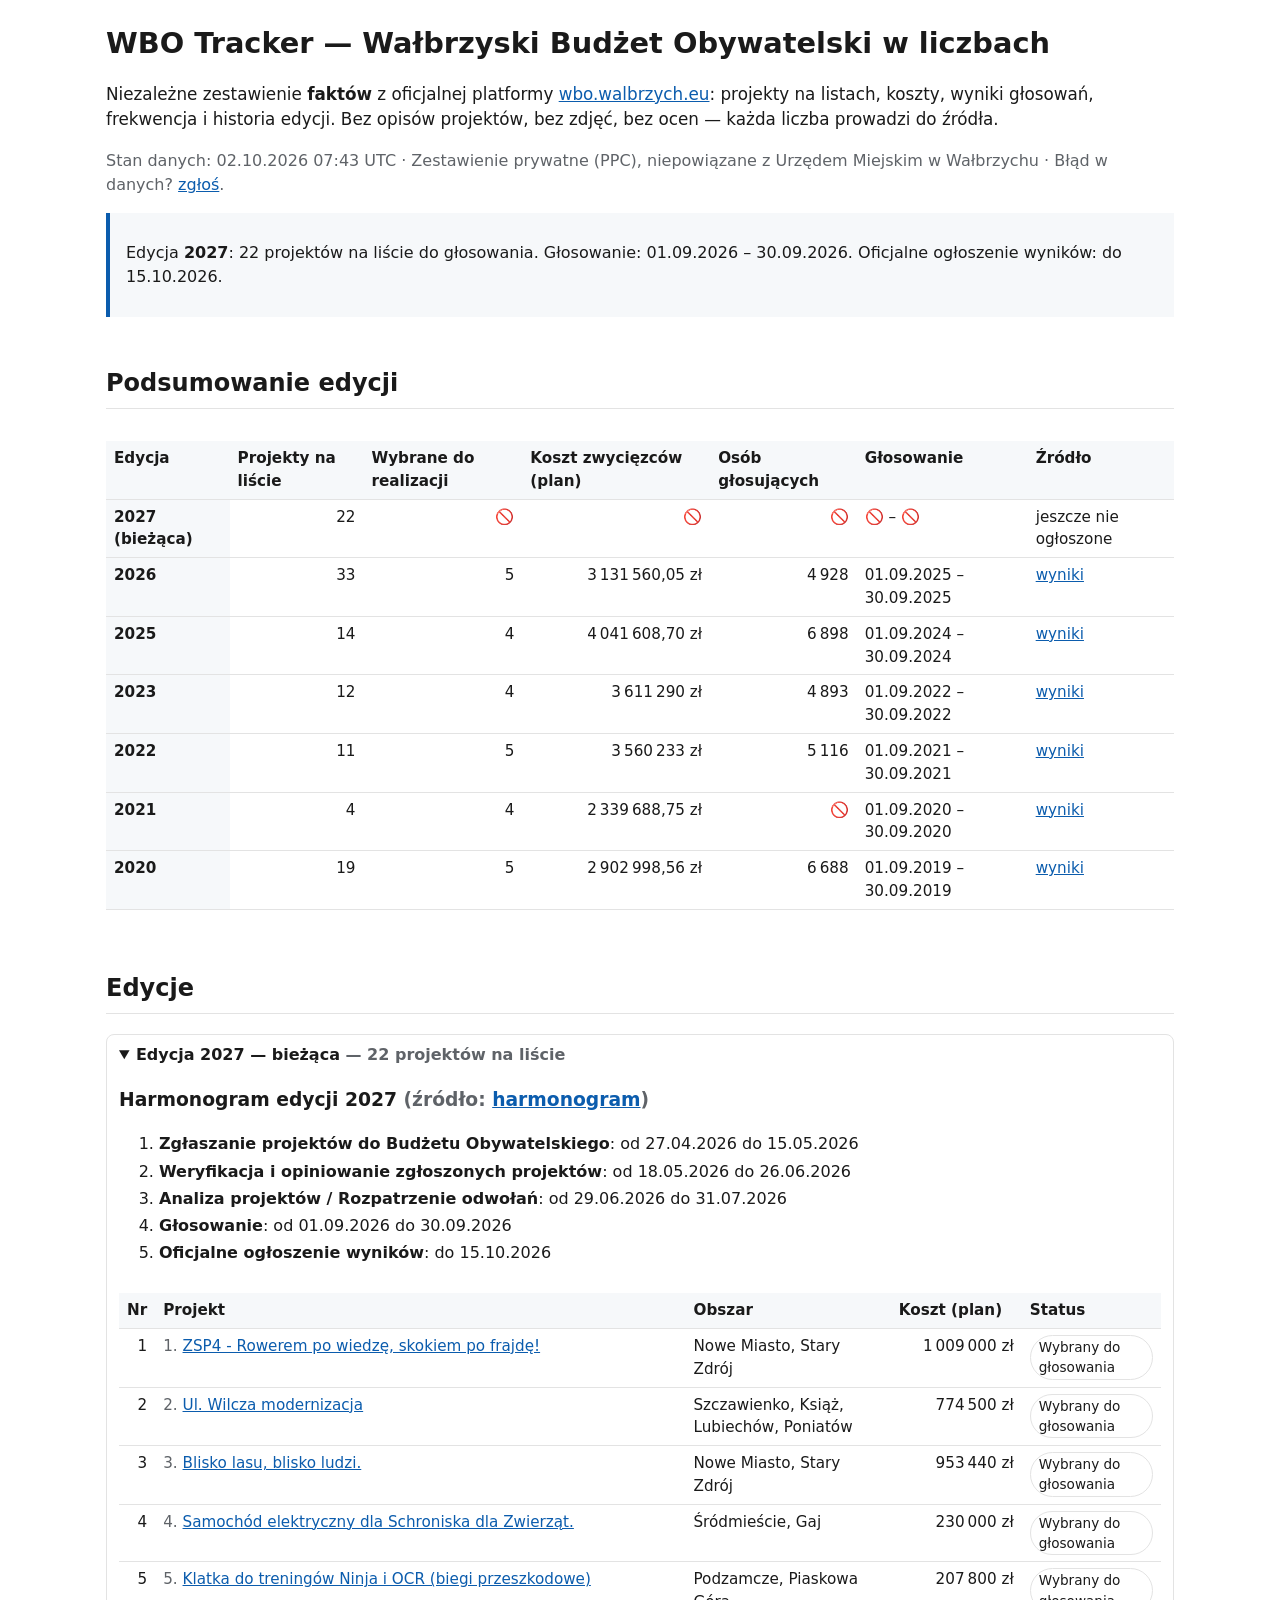
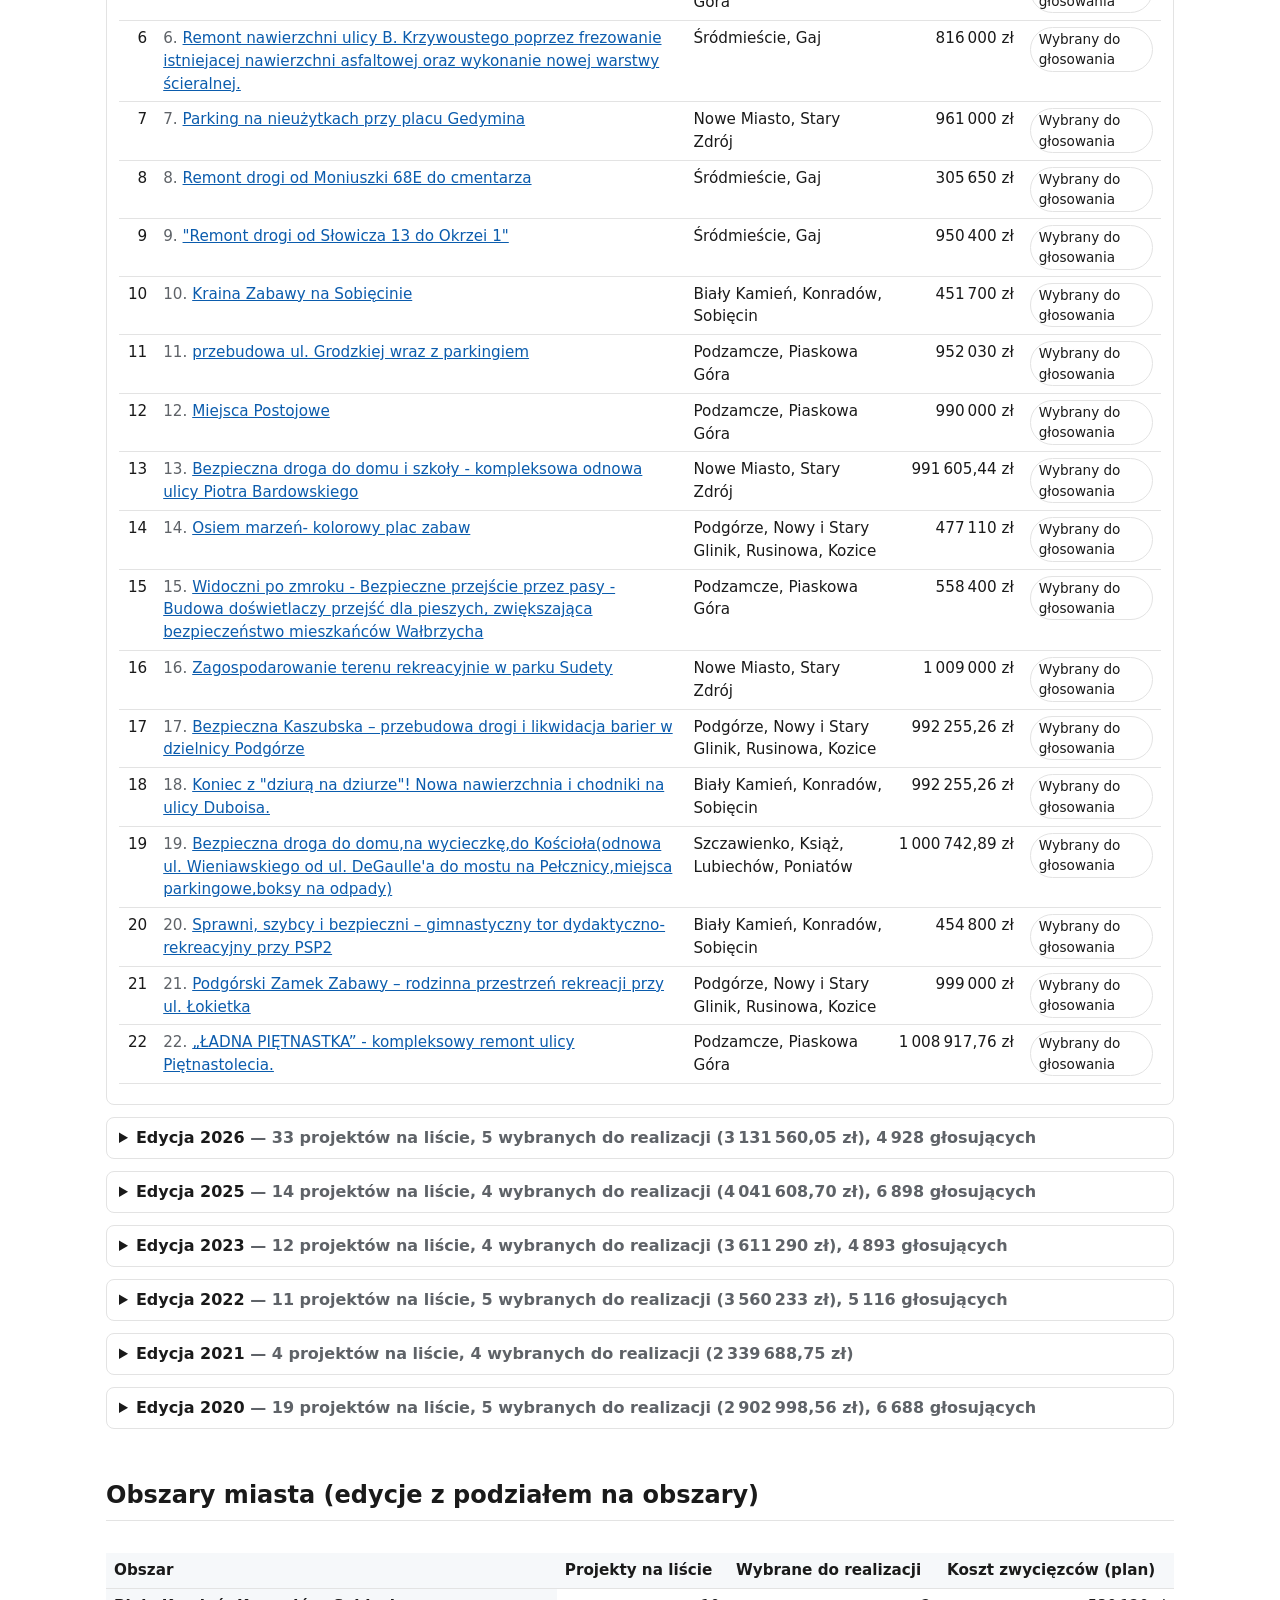
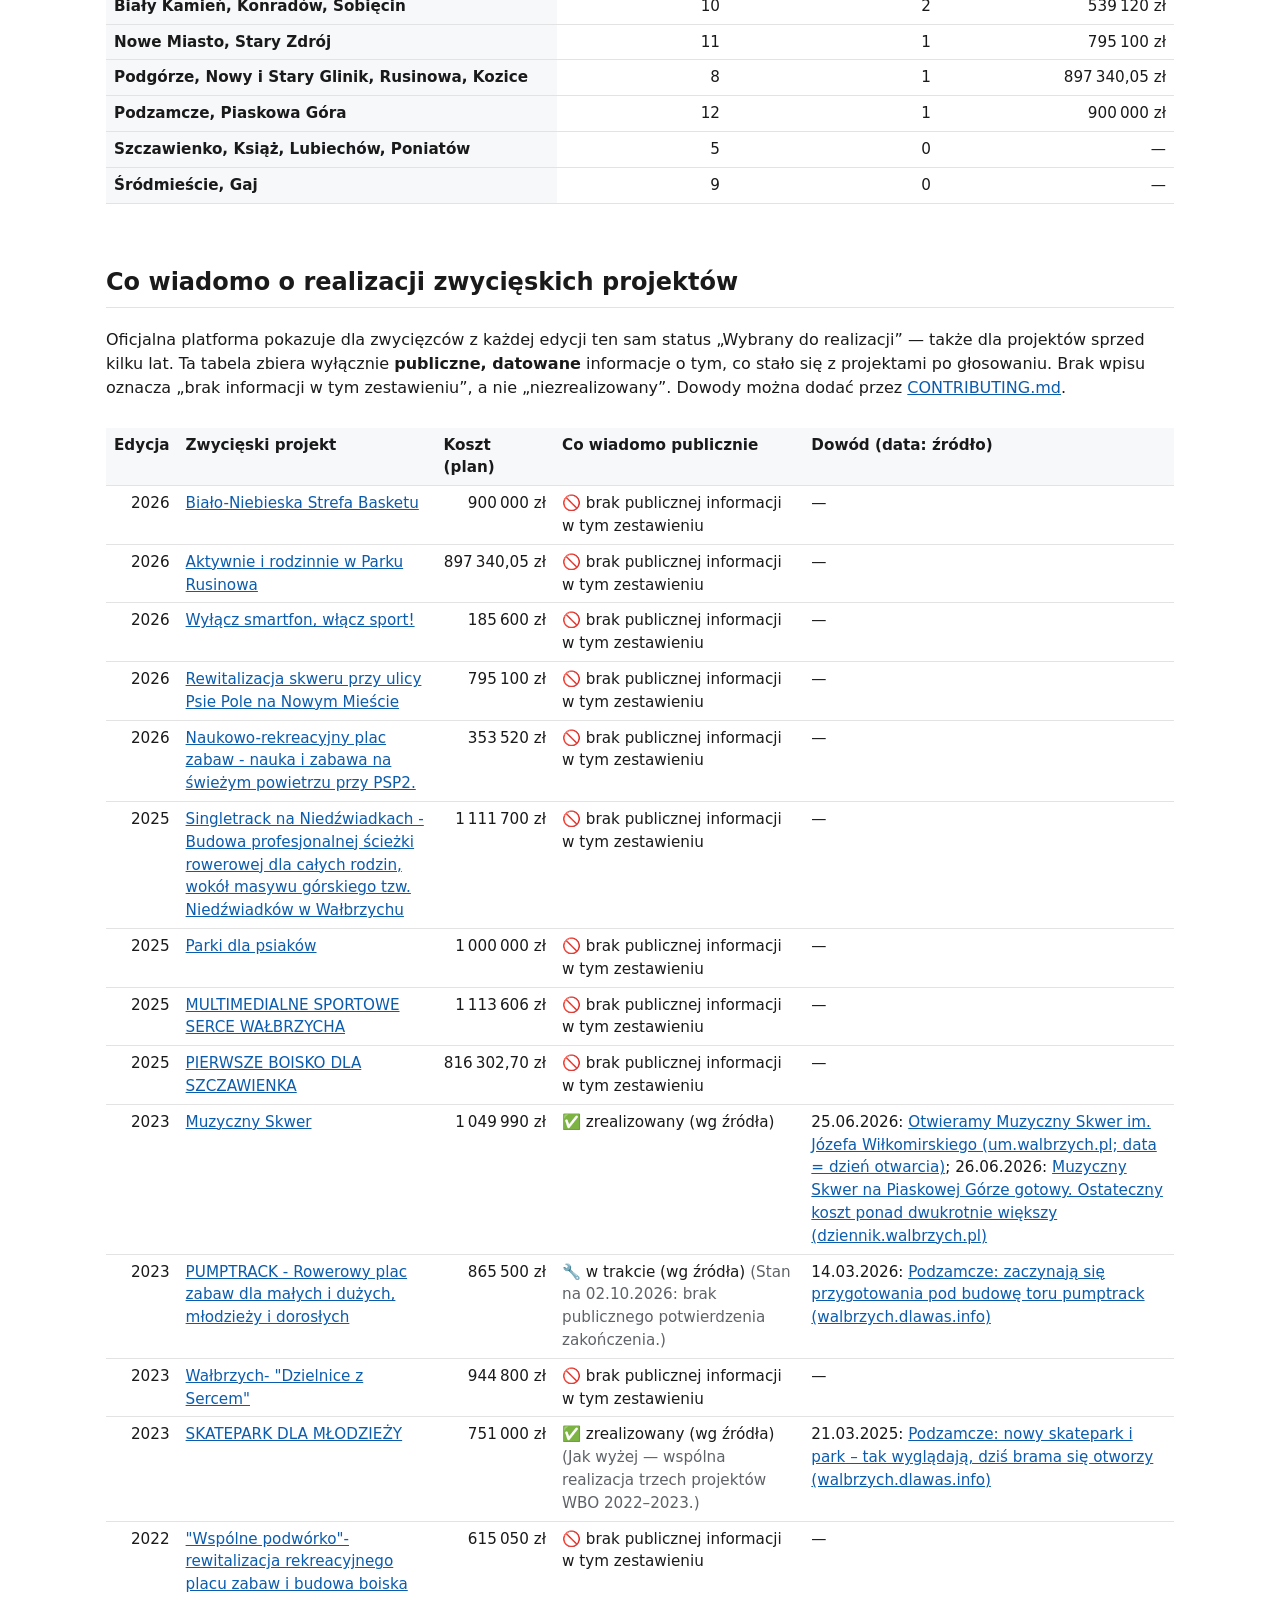
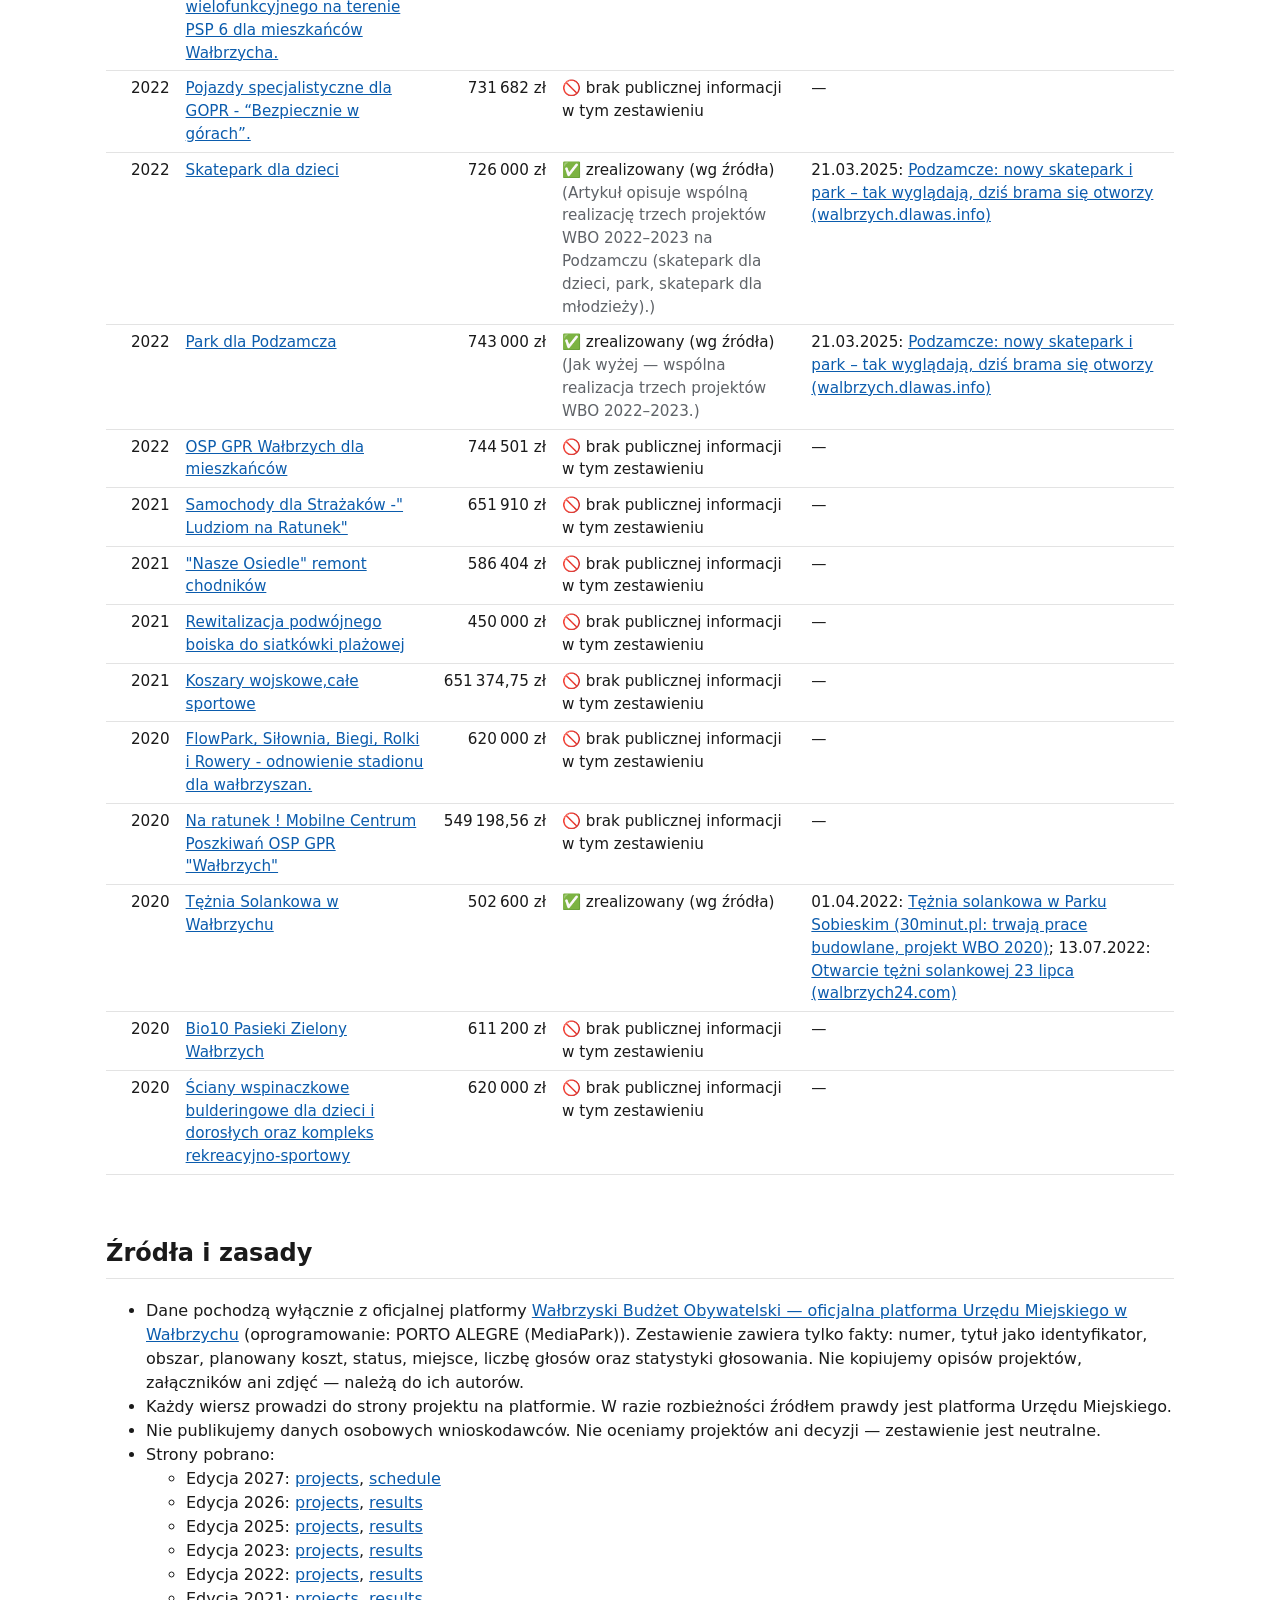
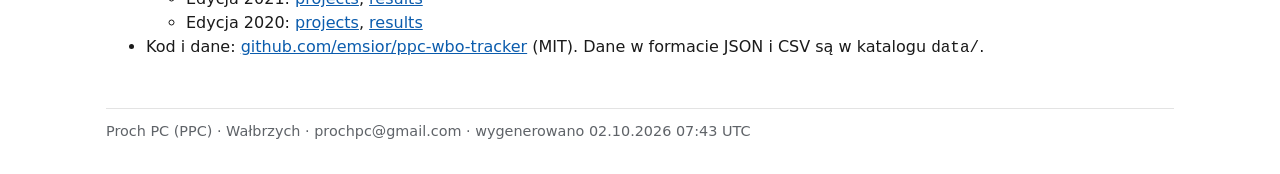
==== docs/index.html @ ea44faf1 "data: snapshot of editions 2020-2027 (115 projects, 6 result sets) + built site Collected 2026-10-02" ====
<!doctype html>
<html lang="pl">
<head>
<meta charset="utf-8">
<meta name="viewport" content="width=device-width, initial-scale=1">
<title>WBO Tracker — Wałbrzyski Budżet Obywatelski w liczbach</title>
<meta name="description" content="Niezależne, neutralne zestawienie faktów o Wałbrzyskim Budżecie Obywatelskim: projekty, koszty, głosy, frekwencja i historia edycji — każda liczba z linkiem do oficjalnego źródła.">
<style>:root{--bg:#fff;--fg:#1a1a1a;--muted:#5f6368;--line:#e3e3e3;--accent:#0b5cad;--win:#e6f4ea;--winfg:#137333;--card:#f6f8fa}
@media (prefers-color-scheme:dark){:root{--bg:#121417;--fg:#e8eaed;--muted:#9aa0a6;--line:#2b2f36;--accent:#8ab4f8;--win:#1e3a2a;--winfg:#81c995;--card:#1b1f24}}
*{box-sizing:border-box}body{margin:0;font:16px/1.5 system-ui,-apple-system,"Segoe UI",Roboto,sans-serif;background:var(--bg);color:var(--fg)}
main{max-width:1100px;margin:0 auto;padding:16px}h1{font-size:1.8rem;margin:.2em 0}h2{margin-top:2em;border-bottom:1px solid var(--line);padding-bottom:.3em}
a{color:var(--accent)}.muted{color:var(--muted)}.lead{font-size:1.05rem}.notice{background:var(--card);border-left:4px solid var(--accent);padding:12px 16px;margin:16px 0}
table{border-collapse:collapse;width:100%;margin:12px 0;font-size:.95rem}th,td{border-bottom:1px solid var(--line);padding:6px 8px;text-align:left;vertical-align:top}
th{background:var(--card)}td.num,th.num{text-align:right;white-space:nowrap}tr.winner td{background:var(--win)}
.badge{display:inline-block;padding:1px 8px;border-radius:999px;font-size:.85rem;border:1px solid var(--line)}.badge.win{background:var(--win);color:var(--winfg);border-color:transparent}
.stats{display:grid;grid-template-columns:repeat(auto-fit,minmax(170px,1fr));gap:8px;margin:12px 0}.stats div{background:var(--card);padding:8px 12px;border-radius:8px}.stats dt{font-size:.8rem;color:var(--muted)}.stats dd{margin:0;font-weight:600}
details{margin:12px 0;border:1px solid var(--line);border-radius:8px;padding:8px 12px}summary{cursor:pointer;font-weight:600}
.table-wrap{overflow-x:auto}footer{margin:48px 0 16px;color:var(--muted);font-size:.9rem;border-top:1px solid var(--line);padding-top:12px}
ol.schedule li{margin:.2em 0}
</style>
</head>
<body>
<main>
<header>
<h1>WBO Tracker — Wałbrzyski Budżet Obywatelski w liczbach</h1>
<p class="lead">Niezależne zestawienie <strong>faktów</strong> z oficjalnej platformy <a href="https://wbo.walbrzych.eu" rel="noopener">wbo.walbrzych.eu</a>: projekty na listach, koszty, wyniki głosowań, frekwencja i historia edycji. Bez opisów projektów, bez zdjęć, bez ocen — każda liczba prowadzi do źródła.</p>
<p class="muted">Stan danych: <time datetime="2026-10-02T07:43:18+00:00">02.10.2026 07:43 UTC</time> · Zestawienie prywatne (PPC), niepowiązane z Urzędem Miejskim w Wałbrzychu · Błąd w danych? <a href="https://github.com/emsior/ppc-wbo-tracker/issues">zgłoś</a>.</p>
</header>

<div class="notice"><p>Edycja <strong>2027</strong>: 22 projektów na liście do głosowania. Głosowanie: 01.09.2026 – 30.09.2026. Oficjalne ogłoszenie wyników: do 15.10.2026.</p></div>

<h2 id="podsumowanie">Podsumowanie edycji</h2>
<div class="table-wrap"><table><thead><tr><th scope="col">Edycja</th><th scope="col">Projekty na liście</th><th scope="col">Wybrane do realizacji</th><th scope="col">Koszt zwycięzców (plan)</th><th scope="col">Osób głosujących</th><th scope="col">Głosowanie</th><th scope="col">Źródło</th></tr></thead><tbody><tr><th scope="row">2027 (bieżąca)</th><td class="num">22</td><td class="num">🚫</td><td class="num">🚫</td><td class="num">🚫</td><td>🚫 – 🚫</td><td>jeszcze nie ogłoszone</td></tr><tr><th scope="row">2026</th><td class="num">33</td><td class="num">5</td><td class="num">3 131 560,05 zł</td><td class="num">4 928</td><td>01.09.2025 – 30.09.2025</td><td><a href="https://wbo.walbrzych.eu/poprzednie-edycje/11/wyniki" rel="noopener">wyniki</a></td></tr><tr><th scope="row">2025</th><td class="num">14</td><td class="num">4</td><td class="num">4 041 608,70 zł</td><td class="num">6 898</td><td>01.09.2024 – 30.09.2024</td><td><a href="https://wbo.walbrzych.eu/poprzednie-edycje/10/wyniki" rel="noopener">wyniki</a></td></tr><tr><th scope="row">2023</th><td class="num">12</td><td class="num">4</td><td class="num">3 611 290 zł</td><td class="num">4 893</td><td>01.09.2022 – 30.09.2022</td><td><a href="https://wbo.walbrzych.eu/poprzednie-edycje/9/wyniki" rel="noopener">wyniki</a></td></tr><tr><th scope="row">2022</th><td class="num">11</td><td class="num">5</td><td class="num">3 560 233 zł</td><td class="num">5 116</td><td>01.09.2021 – 30.09.2021</td><td><a href="https://wbo.walbrzych.eu/poprzednie-edycje/8/wyniki" rel="noopener">wyniki</a></td></tr><tr><th scope="row">2021</th><td class="num">4</td><td class="num">4</td><td class="num">2 339 688,75 zł</td><td class="num">🚫</td><td>01.09.2020 – 30.09.2020</td><td><a href="https://wbo.walbrzych.eu/poprzednie-edycje/7/wyniki" rel="noopener">wyniki</a></td></tr><tr><th scope="row">2020</th><td class="num">19</td><td class="num">5</td><td class="num">2 902 998,56 zł</td><td class="num">6 688</td><td>01.09.2019 – 30.09.2019</td><td><a href="https://wbo.walbrzych.eu/poprzednie-edycje/6/wyniki" rel="noopener">wyniki</a></td></tr></tbody></table></div>

<h2 id="edycje">Edycje</h2>
<details id="edycja-2027" open><summary>Edycja 2027 — bieżąca <span class="muted">— 22 projektów na liście</span></summary><h3>Harmonogram edycji 2027 <span class="muted">(źródło: <a href="https://wbo.walbrzych.eu/wszystko-o-budzecie/harmonogram,32" rel="noopener">harmonogram</a>)</span></h3><ol class="schedule"><li><strong>Zgłaszanie projektów do Budżetu Obywatelskiego</strong>: od 27.04.2026 do 15.05.2026</li><li><strong>Weryfikacja i opiniowanie zgłoszonych projektów</strong>: od 18.05.2026 do 26.06.2026</li><li><strong>Analiza projektów / Rozpatrzenie odwołań</strong>: od 29.06.2026 do 31.07.2026</li><li><strong>Głosowanie</strong>: od 01.09.2026 do 30.09.2026</li><li><strong>Oficjalne ogłoszenie wyników</strong>: do 15.10.2026</li></ol><div class="table-wrap"><table><thead><tr><th scope="col">Nr</th><th scope="col">Projekt</th><th scope="col">Obszar</th><th scope="col">Koszt (plan)</th><th scope="col">Status</th></tr></thead><tbody><tr class=""><td class="num">1</td><td><span class="muted">1.</span> <a href="https://wbo.walbrzych.eu/projekt/34572" rel="noopener">ZSP4 - Rowerem po wiedzę, skokiem po frajdę!</a></td><td>Nowe Miasto, Stary Zdrój</td><td class="num">1 009 000 zł</td><td><span class="badge neutral">Wybrany do głosowania</span></td></tr><tr class=""><td class="num">2</td><td><span class="muted">2.</span> <a href="https://wbo.walbrzych.eu/projekt/34621" rel="noopener">Ul. Wilcza modernizacja</a></td><td>Szczawienko, Książ, Lubiechów, Poniatów</td><td class="num">774 500 zł</td><td><span class="badge neutral">Wybrany do głosowania</span></td></tr><tr class=""><td class="num">3</td><td><span class="muted">3.</span> <a href="https://wbo.walbrzych.eu/projekt/34629" rel="noopener">Blisko lasu, blisko ludzi.</a></td><td>Nowe Miasto, Stary Zdrój</td><td class="num">953 440 zł</td><td><span class="badge neutral">Wybrany do głosowania</span></td></tr><tr class=""><td class="num">4</td><td><span class="muted">4.</span> <a href="https://wbo.walbrzych.eu/projekt/34641" rel="noopener">Samochód elektryczny dla Schroniska dla Zwierząt.</a></td><td>Śródmieście, Gaj</td><td class="num">230 000 zł</td><td><span class="badge neutral">Wybrany do głosowania</span></td></tr><tr class=""><td class="num">5</td><td><span class="muted">5.</span> <a href="https://wbo.walbrzych.eu/projekt/34686" rel="noopener">Klatka do treningów Ninja i OCR (biegi przeszkodowe)</a></td><td>Podzamcze, Piaskowa Góra</td><td class="num">207 800 zł</td><td><span class="badge neutral">Wybrany do głosowania</span></td></tr><tr class=""><td class="num">6</td><td><span class="muted">6.</span> <a href="https://wbo.walbrzych.eu/projekt/34735" rel="noopener">Remont nawierzchni ulicy B. Krzywoustego poprzez frezowanie istniejacej nawierzchni asfaltowej oraz wykonanie nowej warstwy ścieralnej.</a></td><td>Śródmieście, Gaj</td><td class="num">816 000 zł</td><td><span class="badge neutral">Wybrany do głosowania</span></td></tr><tr class=""><td class="num">7</td><td><span class="muted">7.</span> <a href="https://wbo.walbrzych.eu/projekt/34767" rel="noopener">Parking na nieużytkach przy placu Gedymina</a></td><td>Nowe Miasto, Stary Zdrój</td><td class="num">961 000 zł</td><td><span class="badge neutral">Wybrany do głosowania</span></td></tr><tr class=""><td class="num">8</td><td><span class="muted">8.</span> <a href="https://wbo.walbrzych.eu/projekt/34771" rel="noopener">Remont drogi od Moniuszki 68E do cmentarza</a></td><td>Śródmieście, Gaj</td><td class="num">305 650 zł</td><td><span class="badge neutral">Wybrany do głosowania</span></td></tr><tr class=""><td class="num">9</td><td><span class="muted">9.</span> <a href="https://wbo.walbrzych.eu/projekt/34774" rel="noopener">&quot;Remont drogi od Słowicza 13 do Okrzei 1&quot;</a></td><td>Śródmieście, Gaj</td><td class="num">950 400 zł</td><td><span class="badge neutral">Wybrany do głosowania</span></td></tr><tr class=""><td class="num">10</td><td><span class="muted">10.</span> <a href="https://wbo.walbrzych.eu/projekt/34838" rel="noopener">Kraina Zabawy na Sobięcinie</a></td><td>Biały Kamień, Konradów, Sobięcin</td><td class="num">451 700 zł</td><td><span class="badge neutral">Wybrany do głosowania</span></td></tr><tr class=""><td class="num">11</td><td><span class="muted">11.</span> <a href="https://wbo.walbrzych.eu/projekt/34846" rel="noopener">przebudowa ul. Grodzkiej wraz z parkingiem</a></td><td>Podzamcze, Piaskowa Góra</td><td class="num">952 030 zł</td><td><span class="badge neutral">Wybrany do głosowania</span></td></tr><tr class=""><td class="num">12</td><td><span class="muted">12.</span> <a href="https://wbo.walbrzych.eu/projekt/34875" rel="noopener">Miejsca Postojowe</a></td><td>Podzamcze, Piaskowa Góra</td><td class="num">990 000 zł</td><td><span class="badge neutral">Wybrany do głosowania</span></td></tr><tr class=""><td class="num">13</td><td><span class="muted">13.</span> <a href="https://wbo.walbrzych.eu/projekt/34880" rel="noopener">Bezpieczna droga do domu i szkoły - kompleksowa odnowa ulicy Piotra Bardowskiego</a></td><td>Nowe Miasto, Stary Zdrój</td><td class="num">991 605,44 zł</td><td><span class="badge neutral">Wybrany do głosowania</span></td></tr><tr class=""><td class="num">14</td><td><span class="muted">14.</span> <a href="https://wbo.walbrzych.eu/projekt/34895" rel="noopener">Osiem marzeń- kolorowy plac zabaw</a></td><td>Podgórze, Nowy i Stary Glinik, Rusinowa, Kozice</td><td class="num">477 110 zł</td><td><span class="badge neutral">Wybrany do głosowania</span></td></tr><tr class=""><td class="num">15</td><td><span class="muted">15.</span> <a href="https://wbo.walbrzych.eu/projekt/34911" rel="noopener">Widoczni po zmroku - Bezpieczne przejście przez pasy - Budowa doświetlaczy przejść dla pieszych, zwiększająca bezpieczeństwo mieszkańców Wałbrzycha</a></td><td>Podzamcze, Piaskowa Góra</td><td class="num">558 400 zł</td><td><span class="badge neutral">Wybrany do głosowania</span></td></tr><tr class=""><td class="num">16</td><td><span class="muted">16.</span> <a href="https://wbo.walbrzych.eu/projekt/34942" rel="noopener">Zagospodarowanie terenu rekreacyjnie w parku Sudety</a></td><td>Nowe Miasto, Stary Zdrój</td><td class="num">1 009 000 zł</td><td><span class="badge neutral">Wybrany do głosowania</span></td></tr><tr class=""><td class="num">17</td><td><span class="muted">17.</span> <a href="https://wbo.walbrzych.eu/projekt/34962" rel="noopener">Bezpieczna Kaszubska – przebudowa drogi i likwidacja barier w dzielnicy Podgórze</a></td><td>Podgórze, Nowy i Stary Glinik, Rusinowa, Kozice</td><td class="num">992 255,26 zł</td><td><span class="badge neutral">Wybrany do głosowania</span></td></tr><tr class=""><td class="num">18</td><td><span class="muted">18.</span> <a href="https://wbo.walbrzych.eu/projekt/34971" rel="noopener">Koniec z &quot;dziurą na dziurze&quot;! Nowa nawierzchnia i chodniki na ulicy Duboisa.</a></td><td>Biały Kamień, Konradów, Sobięcin</td><td class="num">992 255,26 zł</td><td><span class="badge neutral">Wybrany do głosowania</span></td></tr><tr class=""><td class="num">19</td><td><span class="muted">19.</span> <a href="https://wbo.walbrzych.eu/projekt/35007" rel="noopener">Bezpieczna droga do domu,na wycieczkę,do Kościoła(odnowa ul. Wieniawskiego od ul. DeGaulle&#x27;a do mostu na Pełcznicy,miejsca parkingowe,boksy na odpady)</a></td><td>Szczawienko, Książ, Lubiechów, Poniatów</td><td class="num">1 000 742,89 zł</td><td><span class="badge neutral">Wybrany do głosowania</span></td></tr><tr class=""><td class="num">20</td><td><span class="muted">20.</span> <a href="https://wbo.walbrzych.eu/projekt/35060" rel="noopener">Sprawni, szybcy i bezpieczni – gimnastyczny tor dydaktyczno-rekreacyjny przy PSP2</a></td><td>Biały Kamień, Konradów, Sobięcin</td><td class="num">454 800 zł</td><td><span class="badge neutral">Wybrany do głosowania</span></td></tr><tr class=""><td class="num">21</td><td><span class="muted">21.</span> <a href="https://wbo.walbrzych.eu/projekt/35091" rel="noopener">Podgórski Zamek Zabawy – rodzinna przestrzeń rekreacji przy ul. Łokietka</a></td><td>Podgórze, Nowy i Stary Glinik, Rusinowa, Kozice</td><td class="num">999 000 zł</td><td><span class="badge neutral">Wybrany do głosowania</span></td></tr><tr class=""><td class="num">22</td><td><span class="muted">22.</span> <a href="https://wbo.walbrzych.eu/projekt/35096" rel="noopener">„ŁADNA PIĘTNASTKA” - kompleksowy remont ulicy Piętnastolecia.</a></td><td>Podzamcze, Piaskowa Góra</td><td class="num">1 008 917,76 zł</td><td><span class="badge neutral">Wybrany do głosowania</span></td></tr></tbody></table></div></details><details id="edycja-2026"><summary>Edycja 2026 <span class="muted">— 33 projektów na liście, 5 wybranych do realizacji (3 131 560,05 zł), 4 928 głosujących</span></summary><dl class="stats"><div><dt>Osób głosujących</dt><dd>4 928</dd></div><div><dt>Głosów ważnych</dt><dd>4 928</dd></div><div><dt>Komputer / mobilnie</dt><dd>794 / 4 134</dd></div><div><dt>Kobiety / mężczyźni</dt><dd>2 995 / 1 933</dd></div><div><dt>Pierwszy głos</dt><dd>01.09.2025 00:01</dd></div><div><dt>Ostatni głos</dt><dd>30.09.2025 23:32</dd></div></dl><div class="table-wrap"><table><thead><tr><th scope="col">Miejsce</th><th scope="col">Projekt</th><th scope="col">Obszar</th><th scope="col">Koszt (plan)</th><th scope="col">Status</th><th scope="col">Głosy</th></tr></thead><tbody><tr class="winner"><td class="num">1</td><td><span class="muted">7.</span> <a href="https://wbo.walbrzych.eu/projekt/29485" rel="noopener">Biało-Niebieska Strefa Basketu</a></td><td>Podzamcze, Piaskowa Góra</td><td class="num">900 000 zł</td><td><span class="badge win">Wybrany do realizacji</span></td><td class="num">1 438</td></tr><tr class="winner"><td class="num">2</td><td><span class="muted">5.</span> <a href="https://wbo.walbrzych.eu/projekt/29443" rel="noopener">Aktywnie i rodzinnie w Parku Rusinowa</a></td><td>Podgórze, Nowy i Stary Glinik, Rusinowa, Kozice</td><td class="num">897 340,05 zł</td><td><span class="badge win">Wybrany do realizacji</span></td><td class="num">594</td></tr><tr class="winner"><td class="num">3</td><td><span class="muted">27.</span> <a href="https://wbo.walbrzych.eu/projekt/29738" rel="noopener">Wyłącz smartfon, włącz sport!</a></td><td>Biały Kamień, Konradów, Sobięcin</td><td class="num">185 600 zł</td><td><span class="badge win">Wybrany do realizacji</span></td><td class="num">462</td></tr><tr class="winner"><td class="num">4</td><td><span class="muted">15.</span> <a href="https://wbo.walbrzych.eu/projekt/29612" rel="noopener">Rewitalizacja skweru przy ulicy Psie Pole na Nowym Mieście</a></td><td>Nowe Miasto, Stary Zdrój</td><td class="num">795 100 zł</td><td><span class="badge win">Wybrany do realizacji</span></td><td class="num">408</td></tr><tr class="winner"><td class="num">5</td><td><span class="muted">19.</span> <a href="https://wbo.walbrzych.eu/projekt/29667" rel="noopener">Naukowo-rekreacyjny plac zabaw - nauka i zabawa na świeżym powietrzu przy PSP2.</a></td><td>Biały Kamień, Konradów, Sobięcin</td><td class="num">353 520 zł</td><td><span class="badge win">Wybrany do realizacji</span></td><td class="num">362</td></tr><tr class=""><td class="num">6</td><td><span class="muted">22.</span> <a href="https://wbo.walbrzych.eu/projekt/29701" rel="noopener">PODZAMCZE GRA RAZEM - KOSZYKÓWKA,WSPINACZKA,SZACHY I PING PONG</a></td><td>Podzamcze, Piaskowa Góra</td><td class="num">893 920 zł</td><td><span class="badge neutral">Niezakwalifikowany</span></td><td class="num">226</td></tr><tr class=""><td class="num">7</td><td><span class="muted">1.</span> <a href="https://wbo.walbrzych.eu/projekt/29349" rel="noopener">Bike Park pod Chełmcem, czyli Wałbrzyski Park Umiejętności Rowerowych przeznaczony dla całych rodzin</a></td><td>Nowe Miasto, Stary Zdrój</td><td class="num">899 365 zł</td><td><span class="badge neutral">Niezakwalifikowany</span></td><td class="num">225</td></tr><tr class=""><td class="num">8</td><td><span class="muted">12.</span> <a href="https://wbo.walbrzych.eu/projekt/29522" rel="noopener">Emocje w Ruchu</a></td><td>Nowe Miasto, Stary Zdrój</td><td class="num">900 000 zł</td><td><span class="badge neutral">Niezakwalifikowany</span></td><td class="num">171</td></tr><tr class=""><td class="num">9</td><td><span class="muted">3.</span> <a href="https://wbo.walbrzych.eu/projekt/29422" rel="noopener">Górnik 8.0 - święto wałbrzyskiego sportu dla każdego</a></td><td>Biały Kamień, Konradów, Sobięcin</td><td class="num">730 000 zł</td><td><span class="badge neutral">Niezakwalifikowany</span></td><td class="num">126</td></tr><tr class=""><td class="num">10</td><td><span class="muted">4.</span> <a href="https://wbo.walbrzych.eu/projekt/29425" rel="noopener">Rowerem do szkoły - budowa bezpiecznych parkingów rowerowych przy PSP nr 15, PSP nr 26 i ZSP nr 6</a></td><td>Podzamcze, Piaskowa Góra</td><td class="num">280 000 zł</td><td><span class="badge neutral">Niezakwalifikowany</span></td><td class="num">120</td></tr><tr class=""><td class="num">11</td><td><span class="muted">18.</span> <a href="https://wbo.walbrzych.eu/projekt/29660" rel="noopener">Siatkarze na plażę</a></td><td>Podzamcze, Piaskowa Góra</td><td class="num">570 000 zł</td><td><span class="badge neutral">Niezakwalifikowany</span></td><td class="num">115</td></tr><tr class=""><td class="num">12</td><td><span class="muted">11.</span> <a href="https://wbo.walbrzych.eu/projekt/29505" rel="noopener">Rowerem do szkoły - budowa bezpiecznych parkingów rowerowych przy Zespole Szkół nr 5</a></td><td>Szczawienko, Książ, Lubiechów, Poniatów</td><td class="num">114 000 zł</td><td><span class="badge neutral">Niezakwalifikowany</span></td><td class="num">60</td></tr><tr class=""><td class="num">13</td><td><span class="muted">10.</span> <a href="https://wbo.walbrzych.eu/projekt/29503" rel="noopener">Rowerem do szkoły - budowa bezpiecznych parkingów rowerowych przy PSP nr 23, ZSP nr 4, ZSP nr 3 i I Liceum Ogólnokształcącym</a></td><td>Nowe Miasto, Stary Zdrój</td><td class="num">192 000 zł</td><td><span class="badge neutral">Niezakwalifikowany</span></td><td class="num">55</td></tr><tr class=""><td class="num">14</td><td><span class="muted">8.</span> <a href="https://wbo.walbrzych.eu/projekt/29486" rel="noopener">Rowerem do szkoły - budowa bezpiecznych parkingów rowerowych przy PSP nr 6 i ZSP nr 1</a></td><td>Biały Kamień, Konradów, Sobięcin</td><td class="num">64 000 zł</td><td><span class="badge neutral">Niezakwalifikowany</span></td><td class="num">52</td></tr><tr class=""><td class="num">15</td><td><span class="muted">25.</span> <a href="https://wbo.walbrzych.eu/projekt/29726" rel="noopener">Stacja Słowacki - miejsce spotkań i łącznik kultur</a></td><td>Śródmieście, Gaj</td><td class="num">200 000 zł</td><td><span class="badge neutral">Niezakwalifikowany</span></td><td class="num">50</td></tr><tr class=""><td class="num">16</td><td><span class="muted">23.</span> <a href="https://wbo.walbrzych.eu/projekt/29702" rel="noopener">Przejście dla pieszych przy Alei Podwale na wysokości ul. Palisadowej 97/97a</a></td><td>Podzamcze, Piaskowa Góra</td><td class="num">40 650 zł</td><td><span class="badge neutral">Niezakwalifikowany</span></td><td class="num">48</td></tr><tr class=""><td class="num">17</td><td><span class="muted">16.</span> <a href="https://wbo.walbrzych.eu/projekt/29637" rel="noopener">Rowerem do szkoły - budowa bezpiecznych parkingów rowerowych przy ZSP nr 2, ZSP nr 5, ZSZS, ZSP &quot;Energetyk&quot; i II LO</a></td><td>Śródmieście, Gaj</td><td class="num">182 000 zł</td><td><span class="badge neutral">Niezakwalifikowany</span></td><td class="num">43</td></tr><tr class=""><td class="num">18</td><td><span class="muted">20.</span> <a href="https://wbo.walbrzych.eu/projekt/29676" rel="noopener">kurtyny wodne dla dzieci i dorosłych</a></td><td>Podzamcze, Piaskowa Góra</td><td class="num">600 000 zł</td><td><span class="badge neutral">Niezakwalifikowany</span></td><td class="num">40</td></tr><tr class=""><td class="num">18</td><td><span class="muted">26.</span> <a href="https://wbo.walbrzych.eu/projekt/29734" rel="noopener">Nasze Osiedle - remont chodników</a></td><td>Podgórze, Nowy i Stary Glinik, Rusinowa, Kozice</td><td class="num">591 860 zł</td><td><span class="badge neutral">Niezakwalifikowany</span></td><td class="num">40</td></tr><tr class=""><td class="num">20</td><td><span class="muted">14.</span> <a href="https://wbo.walbrzych.eu/projekt/29599" rel="noopener">Komeda. Powrót po 70 latach</a></td><td>Śródmieście, Gaj</td><td class="num">130 000 zł</td><td><span class="badge neutral">Niezakwalifikowany</span></td><td class="num">33</td></tr><tr class=""><td class="num">21</td><td><span class="muted">13.</span> <a href="https://wbo.walbrzych.eu/projekt/29547" rel="noopener">Ceramiczna rzeźba plenerowa - &quot;Czas miejsca&quot;</a></td><td>Biały Kamień, Konradów, Sobięcin</td><td class="num">39 818,22 zł</td><td><span class="badge neutral">Niezakwalifikowany</span></td><td class="num">32</td></tr><tr class=""><td class="num">21</td><td><span class="muted">31.</span> <a href="https://wbo.walbrzych.eu/projekt/29745" rel="noopener">Wałbrzyski System Edukacyjno-Ostrzegawczy &quot;Pogodny Wałbrzych&quot; – Sieć Stacji Pogody przy Szkołach: I LO Nowe Miasto oraz SP nr 30 Stary Zdrój</a></td><td>Nowe Miasto, Stary Zdrój</td><td class="num">70 000 zł</td><td><span class="badge neutral">Niezakwalifikowany</span></td><td class="num">32</td></tr><tr class=""><td class="num">23</td><td><span class="muted">32.</span> <a href="https://wbo.walbrzych.eu/projekt/29746" rel="noopener">Wałbrzyski System Edukacyjno-Ostrzegawczy &quot;Pogodny Wałbrzych&quot; – Sieć Stacji Pogody przy Szkołach: SP nr 28 Śródmieście oraz ZSP nr 2 Gaj</a></td><td>Śródmieście, Gaj</td><td class="num">70 000 zł</td><td><span class="badge neutral">Niezakwalifikowany</span></td><td class="num">26</td></tr><tr class=""><td class="num">24</td><td><span class="muted">28.</span> <a href="https://wbo.walbrzych.eu/projekt/29742" rel="noopener">Wykonanie terenu rekreacyjnego z placem zabaw przy Wspólnocie Mieszkaniowej &quot;Psie Pole 20&quot; na Nowym Mieście</a></td><td>Nowe Miasto, Stary Zdrój</td><td class="num">895 000 zł</td><td><span class="badge neutral">Niezakwalifikowany</span></td><td class="num">25</td></tr><tr class=""><td class="num">25</td><td><span class="muted">2.</span> <a href="https://wbo.walbrzych.eu/projekt/29399" rel="noopener">Budowa stacjonarnych miejsc do doraźnego serwisowania rowerów</a></td><td>Szczawienko, Książ, Lubiechów, Poniatów</td><td class="num">30 000 zł</td><td><span class="badge neutral">Niezakwalifikowany</span></td><td class="num">22</td></tr><tr class=""><td class="num">26</td><td><span class="muted">24.</span> <a href="https://wbo.walbrzych.eu/projekt/29716" rel="noopener">Wałbrzyski System Edukacyjno-Ostrzegawczy &quot;Pogodny Wałbrzych&quot;– Sieć Stacji Pogody przy Szkołach: SP nr 37 Piaskowa Góra oraz ZSP nr 6 Podzamcze</a></td><td>Podzamcze, Piaskowa Góra</td><td class="num">70 000 zł</td><td><span class="badge neutral">Niezakwalifikowany</span></td><td class="num">21</td></tr><tr class=""><td class="num">27</td><td><span class="muted">17.</span> <a href="https://wbo.walbrzych.eu/projekt/29639" rel="noopener">Rowerem do szkoły - budowa bezpiecznych parkingów rowerowych przy ZSP nr 8 i ZS nr 7</a></td><td>Podgórze, Nowy i Stary Glinik, Rusinowa, Kozice</td><td class="num">108 000 zł</td><td><span class="badge neutral">Niezakwalifikowany</span></td><td class="num">18</td></tr><tr class=""><td class="num">27</td><td><span class="muted">21.</span> <a href="https://wbo.walbrzych.eu/projekt/29697" rel="noopener">AGAPE ACADEMY STOP HEJTOWI</a></td><td>Biały Kamień, Konradów, Sobięcin</td><td class="num">99 688 zł</td><td><span class="badge neutral">Niezakwalifikowany</span></td><td class="num">18</td></tr><tr class=""><td class="num">29</td><td><span class="muted">33.</span> <a href="https://wbo.walbrzych.eu/projekt/29747" rel="noopener">Wałbrzyski System Edukacyjno-Ostrzegawczy &quot;Pogodny Wałbrzych&quot;– Sieć Stacji Pogody przy Szkołach: Zespół Szkół nr 7 Rusinowa oraz SP nr 5 Podgórze</a></td><td>Podgórze, Nowy i Stary Glinik, Rusinowa, Kozice</td><td class="num">70 000 zł</td><td><span class="badge neutral">Niezakwalifikowany</span></td><td class="num">17</td></tr><tr class=""><td class="num">30</td><td><span class="muted">6.</span> <a href="https://wbo.walbrzych.eu/projekt/29479" rel="noopener">Rusinowa rzuca dyskiem – disc golf w parku!</a></td><td>Podgórze, Nowy i Stary Glinik, Rusinowa, Kozice</td><td class="num">61 393 zł</td><td><span class="badge neutral">Niezakwalifikowany</span></td><td class="num">16</td></tr><tr class=""><td class="num">30</td><td><span class="muted">30.</span> <a href="https://wbo.walbrzych.eu/projekt/29744" rel="noopener">Wałbrzyski System Edukacyjno-Ostrzegawczy &quot;Pogodny Wałbrzych&quot; – Sieć Stacji Pogody przy Szkołach: SP nr 2 Biały Kamień oraz III LO Sobięcin</a></td><td>Biały Kamień, Konradów, Sobięcin</td><td class="num">70 000 zł</td><td><span class="badge neutral">Niezakwalifikowany</span></td><td class="num">16</td></tr><tr class=""><td class="num">32</td><td><span class="muted">29.</span> <a href="https://wbo.walbrzych.eu/projekt/29743" rel="noopener">Wałbrzyski System Edukacyjno-Ostrzegawczy &quot;Pogodny Wałbrzych&quot; – Sieć Stacji Pogody przy Szkołach: SP nr 5 Szczawienko oraz Żłobek nr 8 Poniatów</a></td><td>Szczawienko, Książ, Lubiechów, Poniatów</td><td class="num">70 000 zł</td><td><span class="badge neutral">Niezakwalifikowany</span></td><td class="num">9</td></tr><tr class=""><td class="num">33</td><td><span class="muted">9.</span> <a href="https://wbo.walbrzych.eu/projekt/29501" rel="noopener">Jak korzystać z AI w praktyce?</a></td><td>Śródmieście, Gaj</td><td class="num">91 260 zł</td><td><span class="badge neutral">Niezakwalifikowany</span></td><td class="num">8</td></tr></tbody></table></div></details><details id="edycja-2025"><summary>Edycja 2025 <span class="muted">— 14 projektów na liście, 4 wybranych do realizacji (4 041 608,70 zł), 6 898 głosujących</span></summary><dl class="stats"><div><dt>Osób głosujących</dt><dd>6 898</dd></div><div><dt>Głosów ważnych</dt><dd>6 898</dd></div><div><dt>Komputer / mobilnie</dt><dd>1 598 / 5 300</dd></div><div><dt>Kobiety / mężczyźni</dt><dd>3 954 / 2 944</dd></div><div><dt>Pierwszy głos</dt><dd>01.09.2024 00:04</dd></div><div><dt>Ostatni głos</dt><dd>30.09.2024 23:48</dd></div></dl><div class="table-wrap"><table><thead><tr><th scope="col">Miejsce</th><th scope="col">Projekt</th><th scope="col">Koszt (plan)</th><th scope="col">Status</th><th scope="col">Głosy</th></tr></thead><tbody><tr class="winner"><td class="num">1</td><td><span class="muted">2.</span> <a href="https://wbo.walbrzych.eu/projekt/20648" rel="noopener">Singletrack na Niedźwiadkach - Budowa profesjonalnej ścieżki rowerowej dla całych rodzin, wokół masywu górskiego tzw. Niedźwiadków w Wałbrzychu</a></td><td class="num">1 111 700 zł</td><td><span class="badge win">Wybrany do realizacji</span></td><td class="num">1 250</td></tr><tr class="winner"><td class="num">2</td><td><span class="muted">1.</span> <a href="https://wbo.walbrzych.eu/projekt/20506" rel="noopener">Parki dla psiaków</a></td><td class="num">1 000 000 zł</td><td><span class="badge win">Wybrany do realizacji</span></td><td class="num">1 039</td></tr><tr class="winner"><td class="num">3</td><td><span class="muted">10.</span> <a href="https://wbo.walbrzych.eu/projekt/21525" rel="noopener">MULTIMEDIALNE SPORTOWE SERCE WAŁBRZYCHA</a></td><td class="num">1 113 606 zł</td><td><span class="badge win">Wybrany do realizacji</span></td><td class="num">814</td></tr><tr class="winner"><td class="num">4</td><td><span class="muted">13.</span> <a href="https://wbo.walbrzych.eu/projekt/21588" rel="noopener">PIERWSZE BOISKO DLA SZCZAWIENKA</a></td><td class="num">816 302,70 zł</td><td><span class="badge win">Wybrany do realizacji</span></td><td class="num">749</td></tr><tr class=""><td class="num">5</td><td><span class="muted">3.</span> <a href="https://wbo.walbrzych.eu/projekt/21054" rel="noopener">Aktywnie i rodzinnie w Parku Rusinowa</a></td><td class="num">1 124 160 zł</td><td><span class="badge neutral">Niezakwalifikowany</span></td><td class="num">612</td></tr><tr class=""><td class="num">6</td><td><span class="muted">12.</span> <a href="https://wbo.walbrzych.eu/projekt/21551" rel="noopener">600 lat Wałbrzycha. Muzyczny prolog</a></td><td class="num">725 000 zł</td><td><span class="badge neutral">Niezakwalifikowany</span></td><td class="num">450</td></tr><tr class=""><td class="num">7</td><td><span class="muted">5.</span> <a href="https://wbo.walbrzych.eu/projekt/21266" rel="noopener">Aleja spacerowo-rowerowa w dzielnicy Nowe Miasto, dla uczniów SP23, mieszkańców Wałbrzycha i turystów.</a></td><td class="num">1 100 400 zł</td><td><span class="badge neutral">Niezakwalifikowany</span></td><td class="num">377</td></tr><tr class=""><td class="num">8</td><td><span class="muted">11.</span> <a href="https://wbo.walbrzych.eu/projekt/21550" rel="noopener">&quot;Niekoronowany czeka na zmiany&quot;. Upragniona, nowa nawierzchnia ulicy Mieszka I, pierwszego władcy Polski.</a></td><td class="num">1 103 000 zł</td><td><span class="badge neutral">Niezakwalifikowany</span></td><td class="num">373</td></tr><tr class=""><td class="num">9</td><td><span class="muted">6.</span> <a href="https://wbo.walbrzych.eu/projekt/21414" rel="noopener">Centrum Edukacyjno-Rekreacyjno-Sportowe w dzielnicy Stary Zdrój</a></td><td class="num">1 085 295 zł</td><td><span class="badge neutral">Niezakwalifikowany</span></td><td class="num">341</td></tr><tr class=""><td class="num">10</td><td><span class="muted">7.</span> <a href="https://wbo.walbrzych.eu/projekt/21430" rel="noopener">Budowa boisk przy 4 Liceum Ogólnokształcącym z Oddziałami Integracyjnymi i Sportowymi w Wałbrzychu</a></td><td class="num">1 104 020 zł</td><td><span class="badge neutral">Niezakwalifikowany</span></td><td class="num">310</td></tr><tr class=""><td class="num">11</td><td><span class="muted">14.</span> <a href="https://wbo.walbrzych.eu/projekt/21589" rel="noopener">Zakup oraz regeneracja strojów ludowych dla Zespołu Pieśni i Tańca &quot;Wałbrzych&quot;</a></td><td class="num">250 000 zł</td><td><span class="badge neutral">Niezakwalifikowany</span></td><td class="num">262</td></tr><tr class=""><td class="num">12</td><td><span class="muted">8.</span> <a href="https://wbo.walbrzych.eu/projekt/21510" rel="noopener">Doposażenie terenu sportowo-rekreacyjnego przy Zespole Szkolno-Przedszkolnym nr 5 w Wałbrzychu</a></td><td class="num">328 000 zł</td><td><span class="badge neutral">Niezakwalifikowany</span></td><td class="num">126</td></tr><tr class=""><td class="num">13</td><td><span class="muted">4.</span> <a href="https://wbo.walbrzych.eu/projekt/21065" rel="noopener">Bezpieczna droga- remont ulicy Odlewniczej w Wałbrzychu</a></td><td class="num">1 100 712,79 zł</td><td><span class="badge neutral">Niezakwalifikowany</span></td><td class="num">112</td></tr><tr class=""><td class="num">14</td><td><span class="muted">9.</span> <a href="https://wbo.walbrzych.eu/projekt/21514" rel="noopener">Zakup sceny mobilnej dla Wałbrzycha do organizacji wydarzeń</a></td><td class="num">855 000 zł</td><td><span class="badge neutral">Niezakwalifikowany</span></td><td class="num">83</td></tr></tbody></table></div></details><details id="edycja-2023"><summary>Edycja 2023 <span class="muted">— 12 projektów na liście, 4 wybranych do realizacji (3 611 290 zł), 4 893 głosujących</span></summary><dl class="stats"><div><dt>Osób głosujących</dt><dd>4 893</dd></div><div><dt>Głosów ważnych</dt><dd>4 893</dd></div><div><dt>Komputer / mobilnie</dt><dd>1 240 / 3 653</dd></div><div><dt>Kobiety / mężczyźni</dt><dd>2 955 / 1 938</dd></div><div><dt>Pierwszy głos</dt><dd>01.09.2022 00:13</dd></div><div><dt>Ostatni głos</dt><dd>30.09.2022 23:59</dd></div></dl><div class="table-wrap"><table><thead><tr><th scope="col">Miejsce</th><th scope="col">Projekt</th><th scope="col">Koszt (plan)</th><th scope="col">Status</th><th scope="col">Głosy</th></tr></thead><tbody><tr class="winner"><td class="num">1</td><td><span class="muted">6.</span> <a href="https://wbo.walbrzych.eu/projekt/14977" rel="noopener">Muzyczny Skwer</a></td><td class="num">1 049 990 zł</td><td><span class="badge win">Wybrany do realizacji</span></td><td class="num">1 196</td></tr><tr class="winner"><td class="num">2</td><td><span class="muted">5.</span> <a href="https://wbo.walbrzych.eu/projekt/14941" rel="noopener">PUMPTRACK - Rowerowy plac zabaw dla małych i dużych, młodzieży i dorosłych</a></td><td class="num">865 500 zł</td><td><span class="badge win">Wybrany do realizacji</span></td><td class="num">1 154</td></tr><tr class="winner"><td class="num">3</td><td><span class="muted">8.</span> <a href="https://wbo.walbrzych.eu/projekt/15127" rel="noopener">Wałbrzych- &quot;Dzielnice z Sercem&quot;</a></td><td class="num">944 800 zł</td><td><span class="badge win">Wybrany do realizacji</span></td><td class="num">541</td></tr><tr class="winner"><td class="num">4</td><td><span class="muted">11.</span> <a href="https://wbo.walbrzych.eu/projekt/15153" rel="noopener">SKATEPARK DLA MŁODZIEŻY</a></td><td class="num">751 000 zł</td><td><span class="badge win">Wybrany do realizacji</span></td><td class="num">533</td></tr><tr class=""><td class="num">5</td><td><span class="muted">2.</span> <a href="https://wbo.walbrzych.eu/projekt/14567" rel="noopener">Budowa Centralnej Nekropolii Wałbrzyskiej przy ul. Żeromskiego.</a></td><td class="num">1 037 700 zł</td><td><span class="badge neutral">Niezakwalifikowany</span></td><td class="num">370</td></tr><tr class=""><td class="num">6</td><td><span class="muted">12.</span> <a href="https://wbo.walbrzych.eu/projekt/15197" rel="noopener">Psi wybieg - Dog Park Sobieskiego / Olimpijska</a></td><td class="num">236 229,09 zł</td><td><span class="badge neutral">Niezakwalifikowany</span></td><td class="num">252</td></tr><tr class=""><td class="num">7</td><td><span class="muted">1.</span> <a href="https://wbo.walbrzych.eu/projekt/14448" rel="noopener">Modernizacja placu zabaw i budowa ogrodzonego wybiegu dla psów w Parku im. Tadeusza Kościuszki na Sobięcinie</a></td><td class="num">82 000 zł</td><td><span class="badge neutral">Niezakwalifikowany</span></td><td class="num">212</td></tr><tr class=""><td class="num">8</td><td><span class="muted">9.</span> <a href="https://wbo.walbrzych.eu/projekt/15131" rel="noopener">NOWE MIASTO PO NOWEMU</a></td><td class="num">920 000 zł</td><td><span class="badge neutral">Niezakwalifikowany</span></td><td class="num">209</td></tr><tr class=""><td class="num">9</td><td><span class="muted">3.</span> <a href="https://wbo.walbrzych.eu/projekt/14917" rel="noopener">WAFLOWO - ŚWIAT SZCZĘŚLIWYCH WAŁBRZYSKICH PSIAKÓW</a></td><td class="num">116 105,85 zł</td><td><span class="badge neutral">Niezakwalifikowany</span></td><td class="num">170</td></tr><tr class=""><td class="num">10</td><td><span class="muted">4.</span> <a href="https://wbo.walbrzych.eu/projekt/14924" rel="noopener">REMONT NAWIERZCHNI DROGOWEJ NA DZIAłCE NR 111 oraz 110/2 OBRĘB 18 BIAŁY KAMIEŃ UL. REJA 5</a></td><td class="num">183 050 zł</td><td><span class="badge neutral">Niezakwalifikowany</span></td><td class="num">108</td></tr><tr class=""><td class="num">11</td><td><span class="muted">10.</span> <a href="https://wbo.walbrzych.eu/projekt/15142" rel="noopener">PRZYSTANEK DLA MAŁEGO I DUŻEGO</a></td><td class="num">192 550 zł</td><td><span class="badge neutral">Niezakwalifikowany</span></td><td class="num">75</td></tr><tr class=""><td class="num">12</td><td><span class="muted">7.</span> <a href="https://wbo.walbrzych.eu/projekt/15122" rel="noopener">Ławki i śmietniki - ul. Lotników oraz Żwirki i Wigury</a></td><td class="num">12 800 zł</td><td><span class="badge neutral">Niezakwalifikowany</span></td><td class="num">73</td></tr></tbody></table></div></details><details id="edycja-2022"><summary>Edycja 2022 <span class="muted">— 11 projektów na liście, 5 wybranych do realizacji (3 560 233 zł), 5 116 głosujących</span></summary><dl class="stats"><div><dt>Osób głosujących</dt><dd>5 116</dd></div><div><dt>Głosów ważnych</dt><dd>5 116</dd></div><div><dt>Komputer / mobilnie</dt><dd>1 634 / 3 482</dd></div><div><dt>Kobiety / mężczyźni</dt><dd>2 982 / 2 134</dd></div><div><dt>Pierwszy głos</dt><dd>01.09.2021 04:53</dd></div><div><dt>Ostatni głos</dt><dd>30.09.2021 23:49</dd></div></dl><div class="table-wrap"><table><thead><tr><th scope="col">Miejsce</th><th scope="col">Projekt</th><th scope="col">Koszt (plan)</th><th scope="col">Status</th><th scope="col">Głosy</th></tr></thead><tbody><tr class="winner"><td class="num">1</td><td><span class="muted">1.</span> <a href="https://wbo.walbrzych.eu/projekt/11223" rel="noopener">&quot;Wspólne podwórko&quot;-rewitalizacja rekreacyjnego placu zabaw i budowa boiska wielofunkcyjnego na terenie PSP 6 dla mieszkańców Wałbrzycha.</a></td><td class="num">615 050 zł</td><td><span class="badge win">Wybrany do realizacji</span></td><td class="num">926</td></tr><tr class="winner"><td class="num">2</td><td><span class="muted">7.</span> <a href="https://wbo.walbrzych.eu/projekt/11616" rel="noopener">Pojazdy specjalistyczne dla GOPR - “Bezpiecznie w górach”.</a></td><td class="num">731 682 zł</td><td><span class="badge win">Wybrany do realizacji</span></td><td class="num">683</td></tr><tr class="winner"><td class="num">3</td><td><span class="muted">4.</span> <a href="https://wbo.walbrzych.eu/projekt/11521" rel="noopener">Skatepark dla dzieci</a></td><td class="num">726 000 zł</td><td><span class="badge win">Wybrany do realizacji</span></td><td class="num">587</td></tr><tr class="winner"><td class="num">4</td><td><span class="muted">5.</span> <a href="https://wbo.walbrzych.eu/projekt/11532" rel="noopener">Park dla Podzamcza</a></td><td class="num">743 000 zł</td><td><span class="badge win">Wybrany do realizacji</span></td><td class="num">573</td></tr><tr class="winner"><td class="num">4</td><td><span class="muted">9.</span> <a href="https://wbo.walbrzych.eu/projekt/11750" rel="noopener">OSP GPR Wałbrzych dla mieszkańców</a></td><td class="num">744 501 zł</td><td><span class="badge win">Wybrany do realizacji</span></td><td class="num">573</td></tr><tr class=""><td class="num">6</td><td><span class="muted">6.</span> <a href="https://wbo.walbrzych.eu/projekt/11534" rel="noopener">Skatepark dla młodzieży</a></td><td class="num">726 000 zł</td><td><span class="badge neutral">Niezakwalifikowany</span></td><td class="num">529</td></tr><tr class=""><td class="num">7</td><td><span class="muted">11.</span> <a href="https://wbo.walbrzych.eu/projekt/11851" rel="noopener">II Etap - doposażenie projektu &quot;Ścianki wspinaczkowe bulderingowe dla dzieci i dorosłych orac kompleks rekr - sportowy &quot; w PLAC ZABAW DLA NASTOLATKÓW</a></td><td class="num">745 000 zł</td><td><span class="badge neutral">Niezakwalifikowany</span></td><td class="num">462</td></tr><tr class=""><td class="num">8</td><td><span class="muted">2.</span> <a href="https://wbo.walbrzych.eu/projekt/11361" rel="noopener">Aktywnie i rodzinnie w Parku Rusinowa</a></td><td class="num">745 000 zł</td><td><span class="badge neutral">Niezakwalifikowany</span></td><td class="num">451</td></tr><tr class=""><td class="num">9</td><td><span class="muted">10.</span> <a href="https://wbo.walbrzych.eu/projekt/11775" rel="noopener">SCENA DLA WAŁBRZYCHA</a></td><td class="num">709 150 zł</td><td><span class="badge neutral">Niezakwalifikowany</span></td><td class="num">164</td></tr><tr class=""><td class="num">10</td><td><span class="muted">3.</span> <a href="https://wbo.walbrzych.eu/projekt/11482" rel="noopener">PROJEKT-osiedlowe podwórko, bezpieczne dziecko</a></td><td class="num">201 520 zł</td><td><span class="badge neutral">Niezakwalifikowany</span></td><td class="num">129</td></tr><tr class=""><td class="num">11</td><td><span class="muted">8.</span> <a href="https://wbo.walbrzych.eu/projekt/11716" rel="noopener">Chodniki na naszym osiedlu</a></td><td class="num">90 000 zł</td><td><span class="badge neutral">Niezakwalifikowany</span></td><td class="num">39</td></tr></tbody></table></div></details><details id="edycja-2021"><summary>Edycja 2021 <span class="muted">— 4 projektów na liście, 4 wybranych do realizacji (2 339 688,75 zł)</span></summary><dl class="stats"><div><dt>Osób głosujących</dt><dd>🚫</dd></div><div><dt>Głosów ważnych</dt><dd>🚫</dd></div><div><dt>Komputer / mobilnie</dt><dd>🚫 / 🚫</dd></div><div><dt>Kobiety / mężczyźni</dt><dd>🚫 / 🚫</dd></div><div><dt>Pierwszy głos</dt><dd>01.09.2020 00:02</dd></div><div><dt>Ostatni głos</dt><dd>30.09.2020 21:20</dd></div></dl><div class="table-wrap"><table><thead><tr><th scope="col">Miejsce</th><th scope="col">Projekt</th><th scope="col">Koszt (plan)</th><th scope="col">Status</th><th scope="col">Głosy</th></tr></thead><tbody><tr class="winner"><td class="num">1</td><td><span class="muted">1.</span> <a href="https://wbo.walbrzych.eu/projekt/8383" rel="noopener">Samochody dla Strażaków -&quot; Ludziom na Ratunek&quot;</a></td><td class="num">651 910 zł</td><td><span class="badge win">Wybrany do realizacji</span></td><td class="num">544</td></tr><tr class="winner"><td class="num">2</td><td><span class="muted">4.</span> <a href="https://wbo.walbrzych.eu/projekt/8453" rel="noopener">&quot;Nasze Osiedle&quot; remont chodników</a></td><td class="num">586 404 zł</td><td><span class="badge win">Wybrany do realizacji</span></td><td class="num">286</td></tr><tr class="winner"><td class="num">3</td><td><span class="muted">3.</span> <a href="https://wbo.walbrzych.eu/projekt/8451" rel="noopener">Rewitalizacja podwójnego boiska do siatkówki plażowej</a></td><td class="num">450 000 zł</td><td><span class="badge win">Wybrany do realizacji</span></td><td class="num">211</td></tr><tr class="winner"><td class="num">4</td><td><span class="muted">2.</span> <a href="https://wbo.walbrzych.eu/projekt/8442" rel="noopener">Koszary wojskowe,całe sportowe</a></td><td class="num">651 374,75 zł</td><td><span class="badge win">Wybrany do realizacji</span></td><td class="num">200</td></tr></tbody></table></div></details><details id="edycja-2020"><summary>Edycja 2020 <span class="muted">— 19 projektów na liście, 5 wybranych do realizacji (2 902 998,56 zł), 6 688 głosujących</span></summary><dl class="stats"><div><dt>Osób głosujących</dt><dd>6 688</dd></div><div><dt>Głosów ważnych</dt><dd>6 688</dd></div><div><dt>Komputer / mobilnie</dt><dd>2 711 / 3 977</dd></div><div><dt>Kobiety / mężczyźni</dt><dd>3 819 / 2 869</dd></div><div><dt>Pierwszy głos</dt><dd>01.09.2019 00:03</dd></div><div><dt>Ostatni głos</dt><dd>30.09.2019 23:59</dd></div></dl><div class="table-wrap"><table><thead><tr><th scope="col">Miejsce</th><th scope="col">Projekt</th><th scope="col">Koszt (plan)</th><th scope="col">Status</th><th scope="col">Głosy</th></tr></thead><tbody><tr class="winner"><td class="num">1</td><td><span class="muted">15.</span> <a href="https://wbo.walbrzych.eu/projekt/5671" rel="noopener">FlowPark, Siłownia, Biegi, Rolki i Rowery - odnowienie stadionu dla wałbrzyszan.</a></td><td class="num">620 000 zł</td><td><span class="badge win">Wybrany do realizacji</span></td><td class="num">1 848</td></tr><tr class="winner"><td class="num">2</td><td><span class="muted">5.</span> <a href="https://wbo.walbrzych.eu/projekt/5634" rel="noopener">Na ratunek ! Mobilne Centrum Poszkiwań OSP GPR &quot;Wałbrzych&quot;</a></td><td class="num">549 198,56 zł</td><td><span class="badge win">Wybrany do realizacji</span></td><td class="num">892</td></tr><tr class="winner"><td class="num">3</td><td><span class="muted">1.</span> <a href="https://wbo.walbrzych.eu/projekt/5632" rel="noopener">Tężnia Solankowa w Wałbrzychu</a></td><td class="num">502 600 zł</td><td><span class="badge win">Wybrany do realizacji</span></td><td class="num">784</td></tr><tr class="winner"><td class="num">4</td><td><span class="muted">24.</span> <a href="https://wbo.walbrzych.eu/projekt/5716" rel="noopener">Bio10 Pasieki Zielony Wałbrzych</a></td><td class="num">611 200 zł</td><td><span class="badge win">Wybrany do realizacji</span></td><td class="num">550</td></tr><tr class="winner"><td class="num">5</td><td><span class="muted">9.</span> <a href="https://wbo.walbrzych.eu/projekt/5657" rel="noopener">Ściany wspinaczkowe bulderingowe dla dzieci i dorosłych oraz kompleks rekreacyjno-sportowy</a></td><td class="num">620 000 zł</td><td><span class="badge win">Wybrany do realizacji</span></td><td class="num">543</td></tr><tr class=""><td class="num">6</td><td><span class="muted">8.</span> <a href="https://wbo.walbrzych.eu/projekt/5652" rel="noopener">Rewitalizacja podwójnego boiska do siatkówki plażowej</a></td><td class="num">400 000 zł</td><td><span class="badge neutral">Niezakwalifikowany</span></td><td class="num">525</td></tr><tr class=""><td class="num">7</td><td><span class="muted">22.</span> <a href="https://wbo.walbrzych.eu/projekt/5703" rel="noopener">Koszary wojskowe, całe sportowe</a></td><td class="num">620 000 zł</td><td><span class="badge neutral">Niezakwalifikowany</span></td><td class="num">382</td></tr><tr class=""><td class="num">8</td><td><span class="muted">6.</span> <a href="https://wbo.walbrzych.eu/projekt/5642" rel="noopener">Skwer pod wiaduktem</a></td><td class="num">553 000 zł</td><td><span class="badge neutral">Niezakwalifikowany</span></td><td class="num">176</td></tr><tr class=""><td class="num">9</td><td><span class="muted">19.</span> <a href="https://wbo.walbrzych.eu/projekt/5697" rel="noopener">Zewnętrzne siłownie integracyjne Podzamcze - Nowe Miasto</a></td><td class="num">523 000 zł</td><td><span class="badge neutral">Niezakwalifikowany</span></td><td class="num">161</td></tr><tr class=""><td class="num">10</td><td><span class="muted">27.</span> <a href="https://wbo.walbrzych.eu/projekt/5751" rel="noopener">Boisko i Wesoły Plac Zabaw - Przywodna</a></td><td class="num">520 922 zł</td><td><span class="badge neutral">Niezakwalifikowany</span></td><td class="num">133</td></tr><tr class=""><td class="num">11</td><td><span class="muted">3.</span> <a href="https://wbo.walbrzych.eu/projekt/5633" rel="noopener">Rewitalizacja placu zabaw na terenie dzielnicy Lubiechów - II etap</a></td><td class="num">310 000 zł</td><td><span class="badge neutral">Niezakwalifikowany</span></td><td class="num">132</td></tr><tr class=""><td class="num">12</td><td><span class="muted">23.</span> <a href="https://wbo.walbrzych.eu/projekt/5702" rel="noopener">Zakup sceny mobilnej dla potrzeb organizacji wydarzeń kulturalnych w Wałbrzychu.</a></td><td class="num">589 750 zł</td><td><span class="badge neutral">Niezakwalifikowany</span></td><td class="num">125</td></tr><tr class=""><td class="num">13</td><td><span class="muted">2.</span> <a href="https://wbo.walbrzych.eu/projekt/5630" rel="noopener">Przyjazne podwórko</a></td><td class="num">150 000 zł</td><td><span class="badge neutral">Niezakwalifikowany</span></td><td class="num">107</td></tr><tr class=""><td class="num">14</td><td><span class="muted">12.</span> <a href="https://wbo.walbrzych.eu/projekt/5673" rel="noopener">Zagospodarowanie terenu podwórka w kwartale ulic Namysłowskiego, Ogińskiego, Sygietyńskiego i Piłsudskiego</a></td><td class="num">620 000 zł</td><td><span class="badge neutral">Niezakwalifikowany</span></td><td class="num">88</td></tr><tr class=""><td class="num">15</td><td><span class="muted">26.</span> <a href="https://wbo.walbrzych.eu/projekt/5725" rel="noopener">Mała, plenerowa scena koncertowa w Parku Sobieskiego w Wałbrzychu</a></td><td class="num">600 000 zł</td><td><span class="badge neutral">Niezakwalifikowany</span></td><td class="num">63</td></tr><tr class=""><td class="num">16</td><td><span class="muted">14.</span> <a href="https://wbo.walbrzych.eu/projekt/5678" rel="noopener">Plac zabaw &quot;Starówka&quot;</a></td><td class="num">337 819,86 zł</td><td><span class="badge neutral">Niezakwalifikowany</span></td><td class="num">62</td></tr><tr class=""><td class="num">17</td><td><span class="muted">11.</span> <a href="https://wbo.walbrzych.eu/projekt/5660" rel="noopener">Plac zabaw Psie Pole - Wyposażenie i ogrodzenie przed zwierzętami</a></td><td class="num">90 000 zł</td><td><span class="badge neutral">Niezakwalifikowany</span></td><td class="num">57</td></tr><tr class=""><td class="num">18</td><td><span class="muted">21.</span> <a href="https://wbo.walbrzych.eu/projekt/5698" rel="noopener">&quot;Spotkajmy się po sąsiedzku&quot; - Rewitalizacja terenu mieszczącego się pomiędzy ul. I. Paderewskiego oraz ul. F. Chopina na Nowym Mieście</a></td><td class="num">616 000 zł</td><td><span class="badge neutral">Niezakwalifikowany</span></td><td class="num">41</td></tr><tr class=""><td class="num">19</td><td><span class="muted">25.</span> <a href="https://wbo.walbrzych.eu/projekt/5752" rel="noopener">&quot;Zielony zakątek Nowego Miasta&quot;</a></td><td class="num">57 000 zł</td><td><span class="badge neutral">Niezakwalifikowany</span></td><td class="num">19</td></tr></tbody></table></div></details>

<h2 id="obszary">Obszary miasta (edycje z podziałem na obszary)</h2>
<div class="table-wrap"><table><thead><tr><th scope="col">Obszar</th><th scope="col">Projekty na liście</th><th scope="col">Wybrane do realizacji</th><th scope="col">Koszt zwycięzców (plan)</th></tr></thead><tbody><tr><th scope="row">Biały Kamień, Konradów, Sobięcin</th><td class="num">10</td><td class="num">2</td><td class="num">539 120 zł</td></tr><tr><th scope="row">Nowe Miasto, Stary Zdrój</th><td class="num">11</td><td class="num">1</td><td class="num">795 100 zł</td></tr><tr><th scope="row">Podgórze, Nowy i Stary Glinik, Rusinowa, Kozice</th><td class="num">8</td><td class="num">1</td><td class="num">897 340,05 zł</td></tr><tr><th scope="row">Podzamcze, Piaskowa Góra</th><td class="num">12</td><td class="num">1</td><td class="num">900 000 zł</td></tr><tr><th scope="row">Szczawienko, Książ, Lubiechów, Poniatów</th><td class="num">5</td><td class="num">0</td><td class="num">—</td></tr><tr><th scope="row">Śródmieście, Gaj</th><td class="num">9</td><td class="num">0</td><td class="num">—</td></tr></tbody></table></div>

<h2 id="realizacja">Co wiadomo o realizacji zwycięskich projektów</h2>
<p>Oficjalna platforma pokazuje dla zwycięzców z każdej edycji ten sam status „Wybrany do realizacji” — także dla projektów sprzed kilku lat. Ta tabela zbiera wyłącznie <strong>publiczne, datowane</strong> informacje o tym, co stało się z projektami po głosowaniu. Brak wpisu oznacza „brak informacji w tym zestawieniu”, a nie „niezrealizowany”. Dowody można dodać przez <a href="https://github.com/emsior/ppc-wbo-tracker/blob/main/CONTRIBUTING.md">CONTRIBUTING.md</a>.</p>
<div class="table-wrap"><table><thead><tr><th scope="col">Edycja</th><th scope="col">Zwycięski projekt</th><th scope="col">Koszt (plan)</th><th scope="col">Co wiadomo publicznie</th><th scope="col">Dowód (data: źródło)</th></tr></thead><tbody><tr><td class="num">2026</td><td><a href="https://wbo.walbrzych.eu/projekt/29485" rel="noopener">Biało-Niebieska Strefa Basketu</a></td><td class="num">900 000 zł</td><td>🚫 brak publicznej informacji w tym zestawieniu</td><td>—</td></tr><tr><td class="num">2026</td><td><a href="https://wbo.walbrzych.eu/projekt/29443" rel="noopener">Aktywnie i rodzinnie w Parku Rusinowa</a></td><td class="num">897 340,05 zł</td><td>🚫 brak publicznej informacji w tym zestawieniu</td><td>—</td></tr><tr><td class="num">2026</td><td><a href="https://wbo.walbrzych.eu/projekt/29738" rel="noopener">Wyłącz smartfon, włącz sport!</a></td><td class="num">185 600 zł</td><td>🚫 brak publicznej informacji w tym zestawieniu</td><td>—</td></tr><tr><td class="num">2026</td><td><a href="https://wbo.walbrzych.eu/projekt/29612" rel="noopener">Rewitalizacja skweru przy ulicy Psie Pole na Nowym Mieście</a></td><td class="num">795 100 zł</td><td>🚫 brak publicznej informacji w tym zestawieniu</td><td>—</td></tr><tr><td class="num">2026</td><td><a href="https://wbo.walbrzych.eu/projekt/29667" rel="noopener">Naukowo-rekreacyjny plac zabaw - nauka i zabawa na świeżym powietrzu przy PSP2.</a></td><td class="num">353 520 zł</td><td>🚫 brak publicznej informacji w tym zestawieniu</td><td>—</td></tr><tr><td class="num">2025</td><td><a href="https://wbo.walbrzych.eu/projekt/20648" rel="noopener">Singletrack na Niedźwiadkach - Budowa profesjonalnej ścieżki rowerowej dla całych rodzin, wokół masywu górskiego tzw. Niedźwiadków w Wałbrzychu</a></td><td class="num">1 111 700 zł</td><td>🚫 brak publicznej informacji w tym zestawieniu</td><td>—</td></tr><tr><td class="num">2025</td><td><a href="https://wbo.walbrzych.eu/projekt/20506" rel="noopener">Parki dla psiaków</a></td><td class="num">1 000 000 zł</td><td>🚫 brak publicznej informacji w tym zestawieniu</td><td>—</td></tr><tr><td class="num">2025</td><td><a href="https://wbo.walbrzych.eu/projekt/21525" rel="noopener">MULTIMEDIALNE SPORTOWE SERCE WAŁBRZYCHA</a></td><td class="num">1 113 606 zł</td><td>🚫 brak publicznej informacji w tym zestawieniu</td><td>—</td></tr><tr><td class="num">2025</td><td><a href="https://wbo.walbrzych.eu/projekt/21588" rel="noopener">PIERWSZE BOISKO DLA SZCZAWIENKA</a></td><td class="num">816 302,70 zł</td><td>🚫 brak publicznej informacji w tym zestawieniu</td><td>—</td></tr><tr><td class="num">2023</td><td><a href="https://wbo.walbrzych.eu/projekt/14977" rel="noopener">Muzyczny Skwer</a></td><td class="num">1 049 990 zł</td><td>✅ zrealizowany (wg źródła)</td><td>25.06.2026: <a href="https://um.walbrzych.pl/pl/news/otwieramy-muzyczny-skwer-im-jozefa-wilkomirskiego" rel="noopener">Otwieramy Muzyczny Skwer im. Józefa Wiłkomirskiego (um.walbrzych.pl; data = dzień otwarcia)</a>; 26.06.2026: <a href="https://dziennik.walbrzych.pl/muzyczny-skwer-na-piaskowej-gorze-gotowy-ostateczny-koszt-ponad-dwukrotnie-wiekszy/" rel="noopener">Muzyczny Skwer na Piaskowej Górze gotowy. Ostateczny koszt ponad dwukrotnie większy (dziennik.walbrzych.pl)</a></td></tr><tr><td class="num">2023</td><td><a href="https://wbo.walbrzych.eu/projekt/14941" rel="noopener">PUMPTRACK - Rowerowy plac zabaw dla małych i dużych, młodzieży i dorosłych</a></td><td class="num">865 500 zł</td><td>🔧 w trakcie (wg źródła) <span class="muted">(Stan na 02.10.2026: brak publicznego potwierdzenia zakończenia.)</span></td><td>14.03.2026: <a href="https://walbrzych.dlawas.info/wiadomosci/podzamcze-zaczynaja-sie-przygotowania-pod-budowe-toru-pumptrack-foto/cid,44441,a" rel="noopener">Podzamcze: zaczynają się przygotowania pod budowę toru pumptrack (walbrzych.dlawas.info)</a></td></tr><tr><td class="num">2023</td><td><a href="https://wbo.walbrzych.eu/projekt/15127" rel="noopener">Wałbrzych- &quot;Dzielnice z Sercem&quot;</a></td><td class="num">944 800 zł</td><td>🚫 brak publicznej informacji w tym zestawieniu</td><td>—</td></tr><tr><td class="num">2023</td><td><a href="https://wbo.walbrzych.eu/projekt/15153" rel="noopener">SKATEPARK DLA MŁODZIEŻY</a></td><td class="num">751 000 zł</td><td>✅ zrealizowany (wg źródła) <span class="muted">(Jak wyżej — wspólna realizacja trzech projektów WBO 2022–2023.)</span></td><td>21.03.2025: <a href="https://walbrzych.dlawas.info/wiadomosci/podzamcze-nowy-skatepark-i-park-tak-wygladaja-dzis-brama-sie-otworzy-foto/cid,42338,a" rel="noopener">Podzamcze: nowy skatepark i park – tak wyglądają, dziś brama się otworzy (walbrzych.dlawas.info)</a></td></tr><tr><td class="num">2022</td><td><a href="https://wbo.walbrzych.eu/projekt/11223" rel="noopener">&quot;Wspólne podwórko&quot;-rewitalizacja rekreacyjnego placu zabaw i budowa boiska wielofunkcyjnego na terenie PSP 6 dla mieszkańców Wałbrzycha.</a></td><td class="num">615 050 zł</td><td>🚫 brak publicznej informacji w tym zestawieniu</td><td>—</td></tr><tr><td class="num">2022</td><td><a href="https://wbo.walbrzych.eu/projekt/11616" rel="noopener">Pojazdy specjalistyczne dla GOPR - “Bezpiecznie w górach”.</a></td><td class="num">731 682 zł</td><td>🚫 brak publicznej informacji w tym zestawieniu</td><td>—</td></tr><tr><td class="num">2022</td><td><a href="https://wbo.walbrzych.eu/projekt/11521" rel="noopener">Skatepark dla dzieci</a></td><td class="num">726 000 zł</td><td>✅ zrealizowany (wg źródła) <span class="muted">(Artykuł opisuje wspólną realizację trzech projektów WBO 2022–2023 na Podzamczu (skatepark dla dzieci, park, skatepark dla młodzieży).)</span></td><td>21.03.2025: <a href="https://walbrzych.dlawas.info/wiadomosci/podzamcze-nowy-skatepark-i-park-tak-wygladaja-dzis-brama-sie-otworzy-foto/cid,42338,a" rel="noopener">Podzamcze: nowy skatepark i park – tak wyglądają, dziś brama się otworzy (walbrzych.dlawas.info)</a></td></tr><tr><td class="num">2022</td><td><a href="https://wbo.walbrzych.eu/projekt/11532" rel="noopener">Park dla Podzamcza</a></td><td class="num">743 000 zł</td><td>✅ zrealizowany (wg źródła) <span class="muted">(Jak wyżej — wspólna realizacja trzech projektów WBO 2022–2023.)</span></td><td>21.03.2025: <a href="https://walbrzych.dlawas.info/wiadomosci/podzamcze-nowy-skatepark-i-park-tak-wygladaja-dzis-brama-sie-otworzy-foto/cid,42338,a" rel="noopener">Podzamcze: nowy skatepark i park – tak wyglądają, dziś brama się otworzy (walbrzych.dlawas.info)</a></td></tr><tr><td class="num">2022</td><td><a href="https://wbo.walbrzych.eu/projekt/11750" rel="noopener">OSP GPR Wałbrzych dla mieszkańców</a></td><td class="num">744 501 zł</td><td>🚫 brak publicznej informacji w tym zestawieniu</td><td>—</td></tr><tr><td class="num">2021</td><td><a href="https://wbo.walbrzych.eu/projekt/8383" rel="noopener">Samochody dla Strażaków -&quot; Ludziom na Ratunek&quot;</a></td><td class="num">651 910 zł</td><td>🚫 brak publicznej informacji w tym zestawieniu</td><td>—</td></tr><tr><td class="num">2021</td><td><a href="https://wbo.walbrzych.eu/projekt/8453" rel="noopener">&quot;Nasze Osiedle&quot; remont chodników</a></td><td class="num">586 404 zł</td><td>🚫 brak publicznej informacji w tym zestawieniu</td><td>—</td></tr><tr><td class="num">2021</td><td><a href="https://wbo.walbrzych.eu/projekt/8451" rel="noopener">Rewitalizacja podwójnego boiska do siatkówki plażowej</a></td><td class="num">450 000 zł</td><td>🚫 brak publicznej informacji w tym zestawieniu</td><td>—</td></tr><tr><td class="num">2021</td><td><a href="https://wbo.walbrzych.eu/projekt/8442" rel="noopener">Koszary wojskowe,całe sportowe</a></td><td class="num">651 374,75 zł</td><td>🚫 brak publicznej informacji w tym zestawieniu</td><td>—</td></tr><tr><td class="num">2020</td><td><a href="https://wbo.walbrzych.eu/projekt/5671" rel="noopener">FlowPark, Siłownia, Biegi, Rolki i Rowery - odnowienie stadionu dla wałbrzyszan.</a></td><td class="num">620 000 zł</td><td>🚫 brak publicznej informacji w tym zestawieniu</td><td>—</td></tr><tr><td class="num">2020</td><td><a href="https://wbo.walbrzych.eu/projekt/5634" rel="noopener">Na ratunek ! Mobilne Centrum Poszkiwań OSP GPR &quot;Wałbrzych&quot;</a></td><td class="num">549 198,56 zł</td><td>🚫 brak publicznej informacji w tym zestawieniu</td><td>—</td></tr><tr><td class="num">2020</td><td><a href="https://wbo.walbrzych.eu/projekt/5632" rel="noopener">Tężnia Solankowa w Wałbrzychu</a></td><td class="num">502 600 zł</td><td>✅ zrealizowany (wg źródła)</td><td>01.04.2022: <a href="https://www.30minut.pl/teznia-solankowa-w-parku-sobieskim/" rel="noopener">Tężnia solankowa w Parku Sobieskim (30minut.pl: trwają prace budowlane, projekt WBO 2020)</a>; 13.07.2022: <a href="https://walbrzych24.com/pl/780_rozrywka/37089_otwarcie-tezni-solankowej-23-lipca.html" rel="noopener">Otwarcie tężni solankowej 23 lipca (walbrzych24.com)</a></td></tr><tr><td class="num">2020</td><td><a href="https://wbo.walbrzych.eu/projekt/5716" rel="noopener">Bio10 Pasieki Zielony Wałbrzych</a></td><td class="num">611 200 zł</td><td>🚫 brak publicznej informacji w tym zestawieniu</td><td>—</td></tr><tr><td class="num">2020</td><td><a href="https://wbo.walbrzych.eu/projekt/5657" rel="noopener">Ściany wspinaczkowe bulderingowe dla dzieci i dorosłych oraz kompleks rekreacyjno-sportowy</a></td><td class="num">620 000 zł</td><td>🚫 brak publicznej informacji w tym zestawieniu</td><td>—</td></tr></tbody></table></div>

<h2 id="zrodla">Źródła i zasady</h2>
<ul>
<li>Dane pochodzą wyłącznie z oficjalnej platformy <a href="https://wbo.walbrzych.eu" rel="noopener">Wałbrzyski Budżet Obywatelski — oficjalna platforma Urzędu Miejskiego w Wałbrzychu</a> (oprogramowanie: PORTO ALEGRE (MediaPark)). Zestawienie zawiera tylko fakty: numer, tytuł jako identyfikator, obszar, planowany koszt, status, miejsce, liczbę głosów oraz statystyki głosowania. Nie kopiujemy opisów projektów, załączników ani zdjęć — należą do ich autorów.</li>
<li>Każdy wiersz prowadzi do strony projektu na platformie. W razie rozbieżności źródłem prawdy jest platforma Urzędu Miejskiego.</li>
<li>Nie publikujemy danych osobowych wnioskodawców. Nie oceniamy projektów ani decyzji — zestawienie jest neutralne.</li>
<li>Strony pobrano: <ul><li>Edycja 2027: <a href="https://wbo.walbrzych.eu/projekty" rel="noopener">projects</a>, <a href="https://wbo.walbrzych.eu/wszystko-o-budzecie/harmonogram,32" rel="noopener">schedule</a></li><li>Edycja 2026: <a href="https://wbo.walbrzych.eu/poprzednie-edycje/11/projekty" rel="noopener">projects</a>, <a href="https://wbo.walbrzych.eu/poprzednie-edycje/11/wyniki" rel="noopener">results</a></li><li>Edycja 2025: <a href="https://wbo.walbrzych.eu/poprzednie-edycje/10/projekty" rel="noopener">projects</a>, <a href="https://wbo.walbrzych.eu/poprzednie-edycje/10/wyniki" rel="noopener">results</a></li><li>Edycja 2023: <a href="https://wbo.walbrzych.eu/poprzednie-edycje/9/projekty" rel="noopener">projects</a>, <a href="https://wbo.walbrzych.eu/poprzednie-edycje/9/wyniki" rel="noopener">results</a></li><li>Edycja 2022: <a href="https://wbo.walbrzych.eu/poprzednie-edycje/8/projekty" rel="noopener">projects</a>, <a href="https://wbo.walbrzych.eu/poprzednie-edycje/8/wyniki" rel="noopener">results</a></li><li>Edycja 2021: <a href="https://wbo.walbrzych.eu/poprzednie-edycje/7/projekty" rel="noopener">projects</a>, <a href="https://wbo.walbrzych.eu/poprzednie-edycje/7/wyniki" rel="noopener">results</a></li><li>Edycja 2020: <a href="https://wbo.walbrzych.eu/poprzednie-edycje/6/projekty" rel="noopener">projects</a>, <a href="https://wbo.walbrzych.eu/poprzednie-edycje/6/wyniki" rel="noopener">results</a></li></ul></li>
<li>Kod i dane: <a href="https://github.com/emsior/ppc-wbo-tracker">github.com/emsior/ppc-wbo-tracker</a> (MIT). Dane w formacie JSON i CSV są w katalogu <code>data/</code>.</li>
</ul>

<footer>Proch PC (PPC) · Wałbrzych · prochpc@gmail.com · wygenerowano 02.10.2026 07:43 UTC</footer>
</main>
</body>
</html>
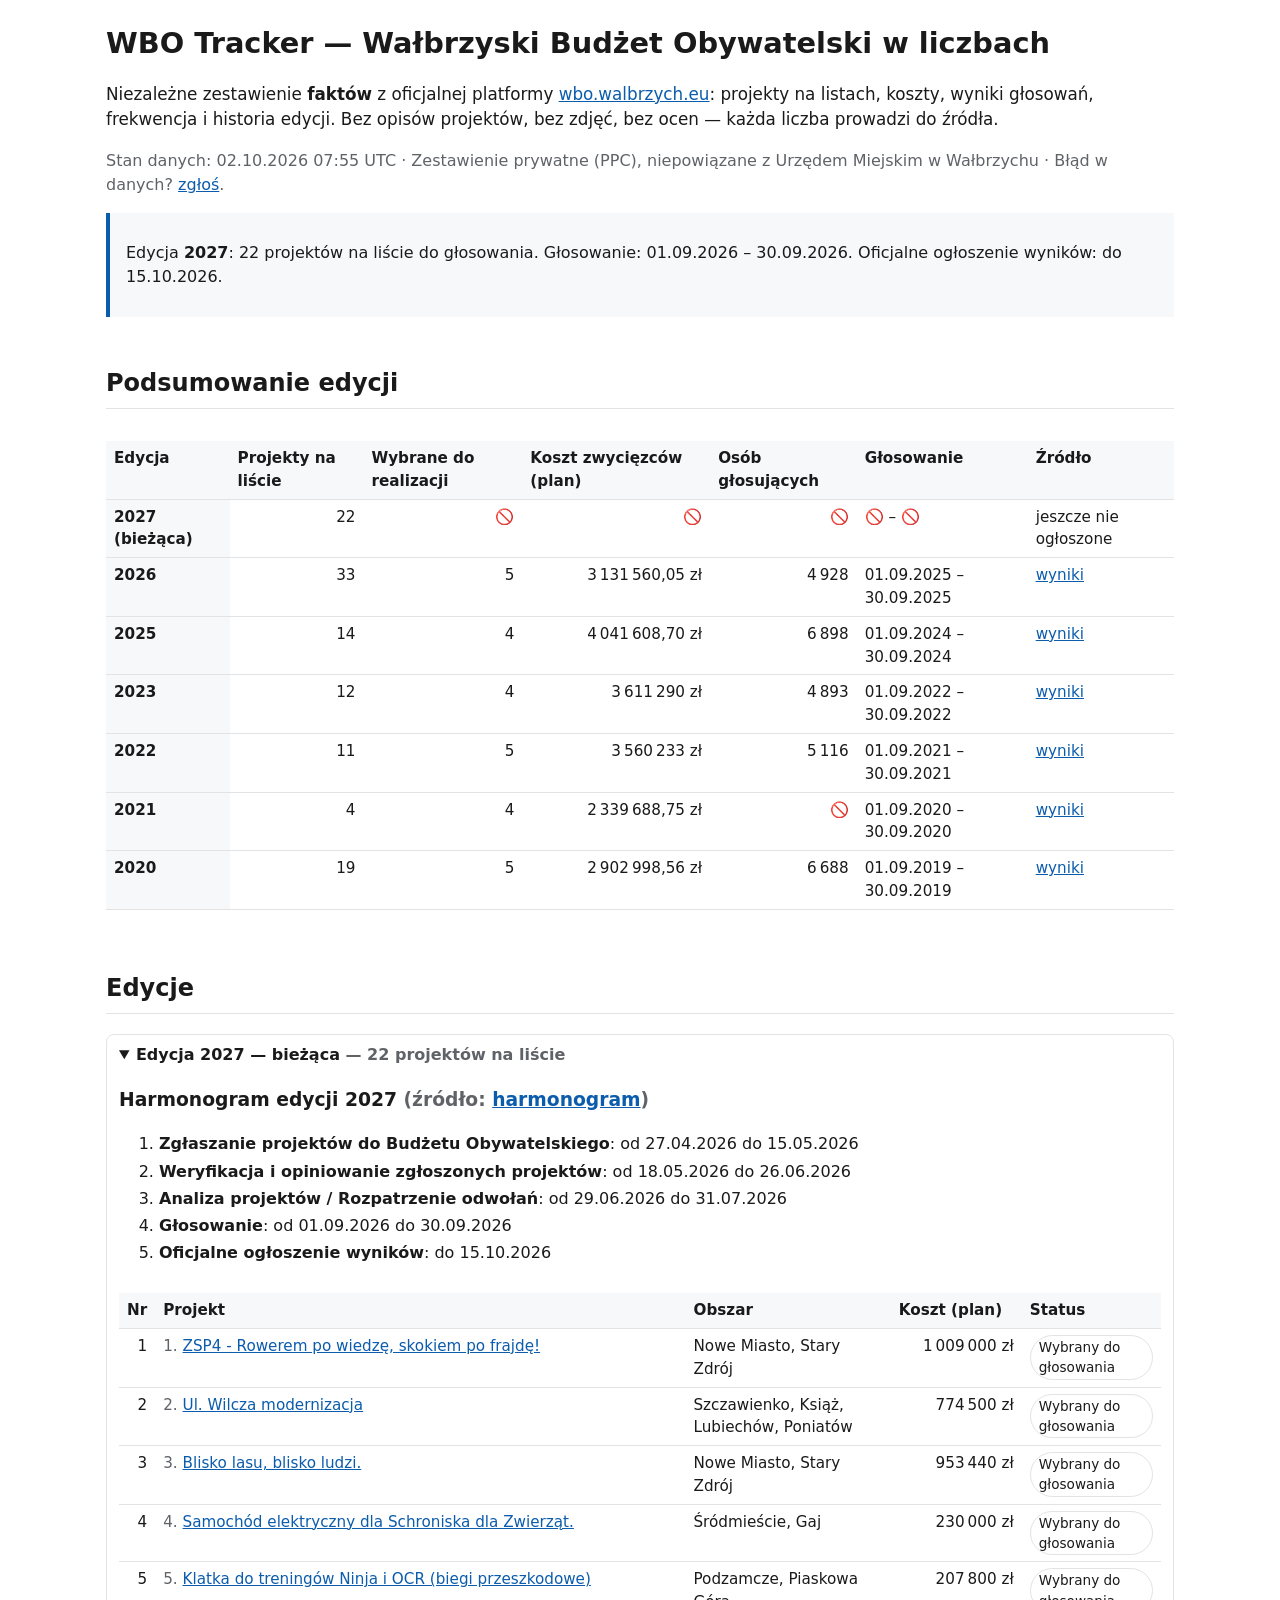
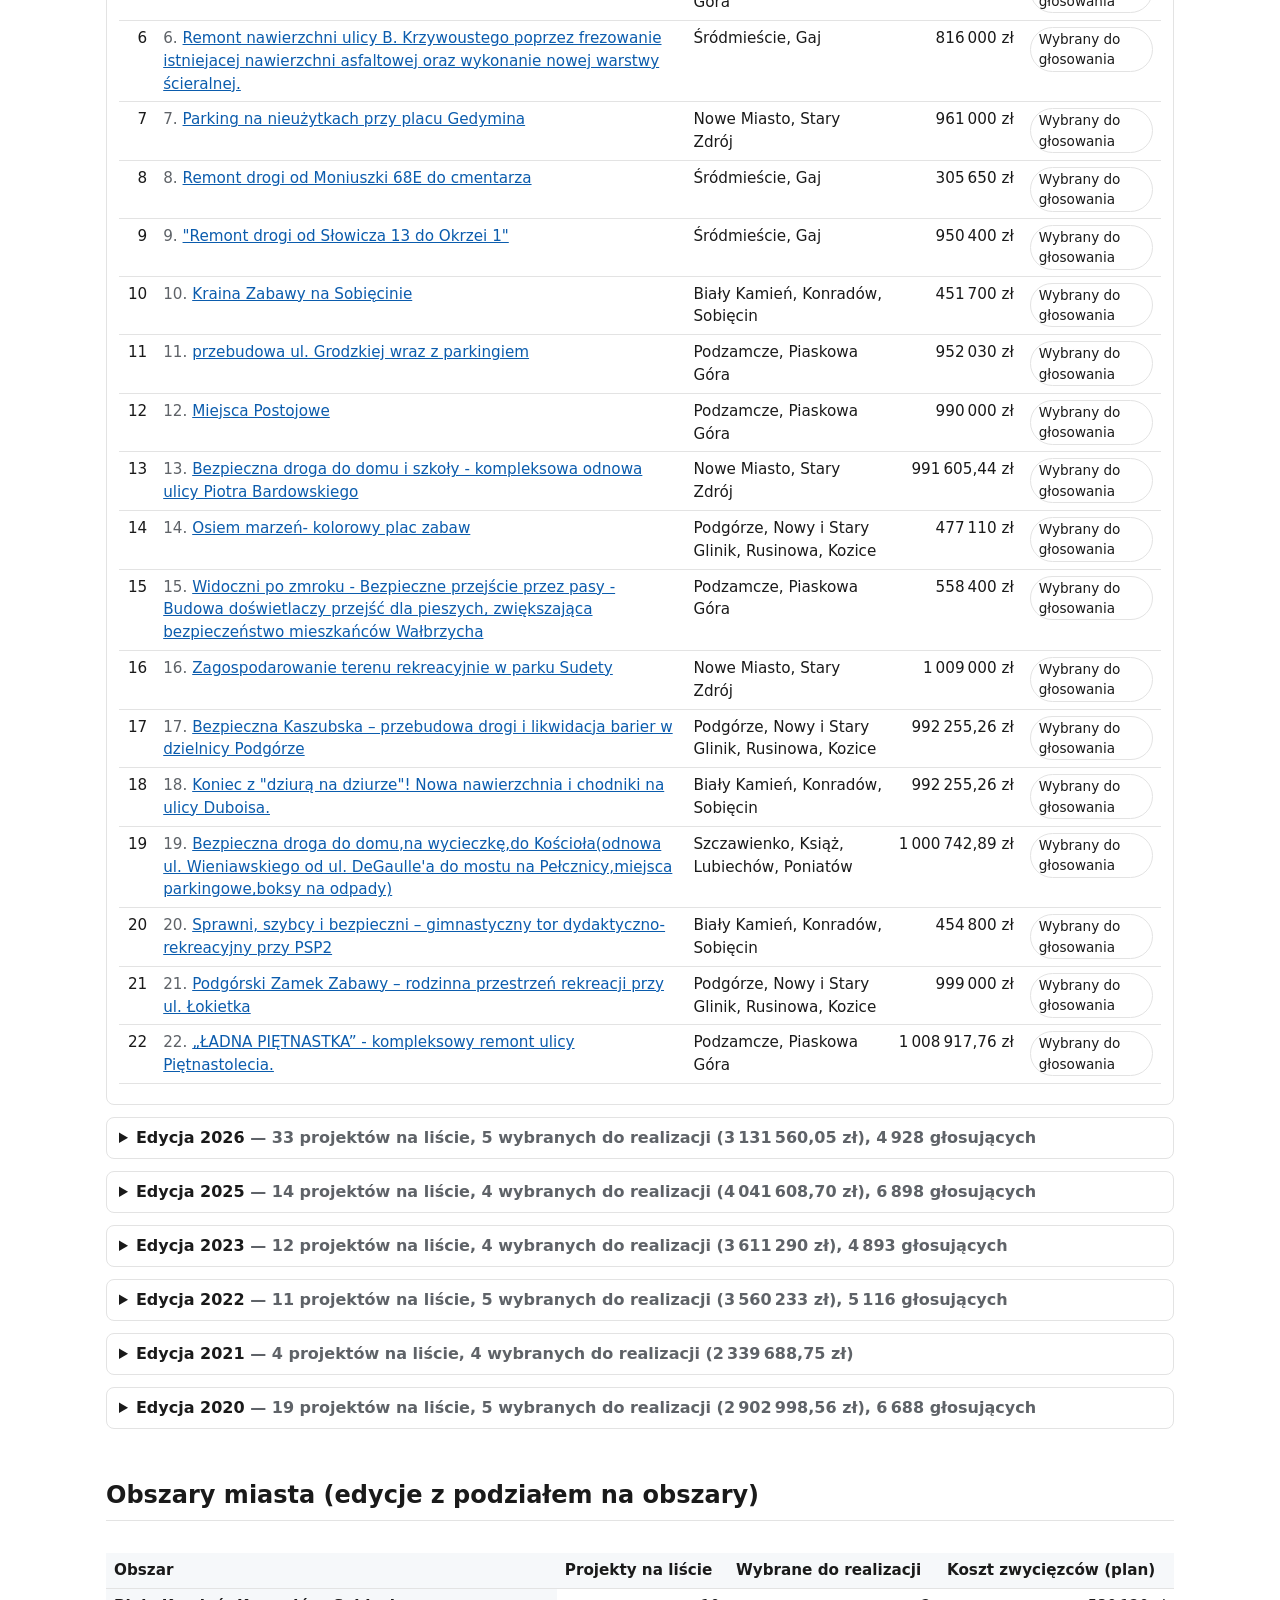
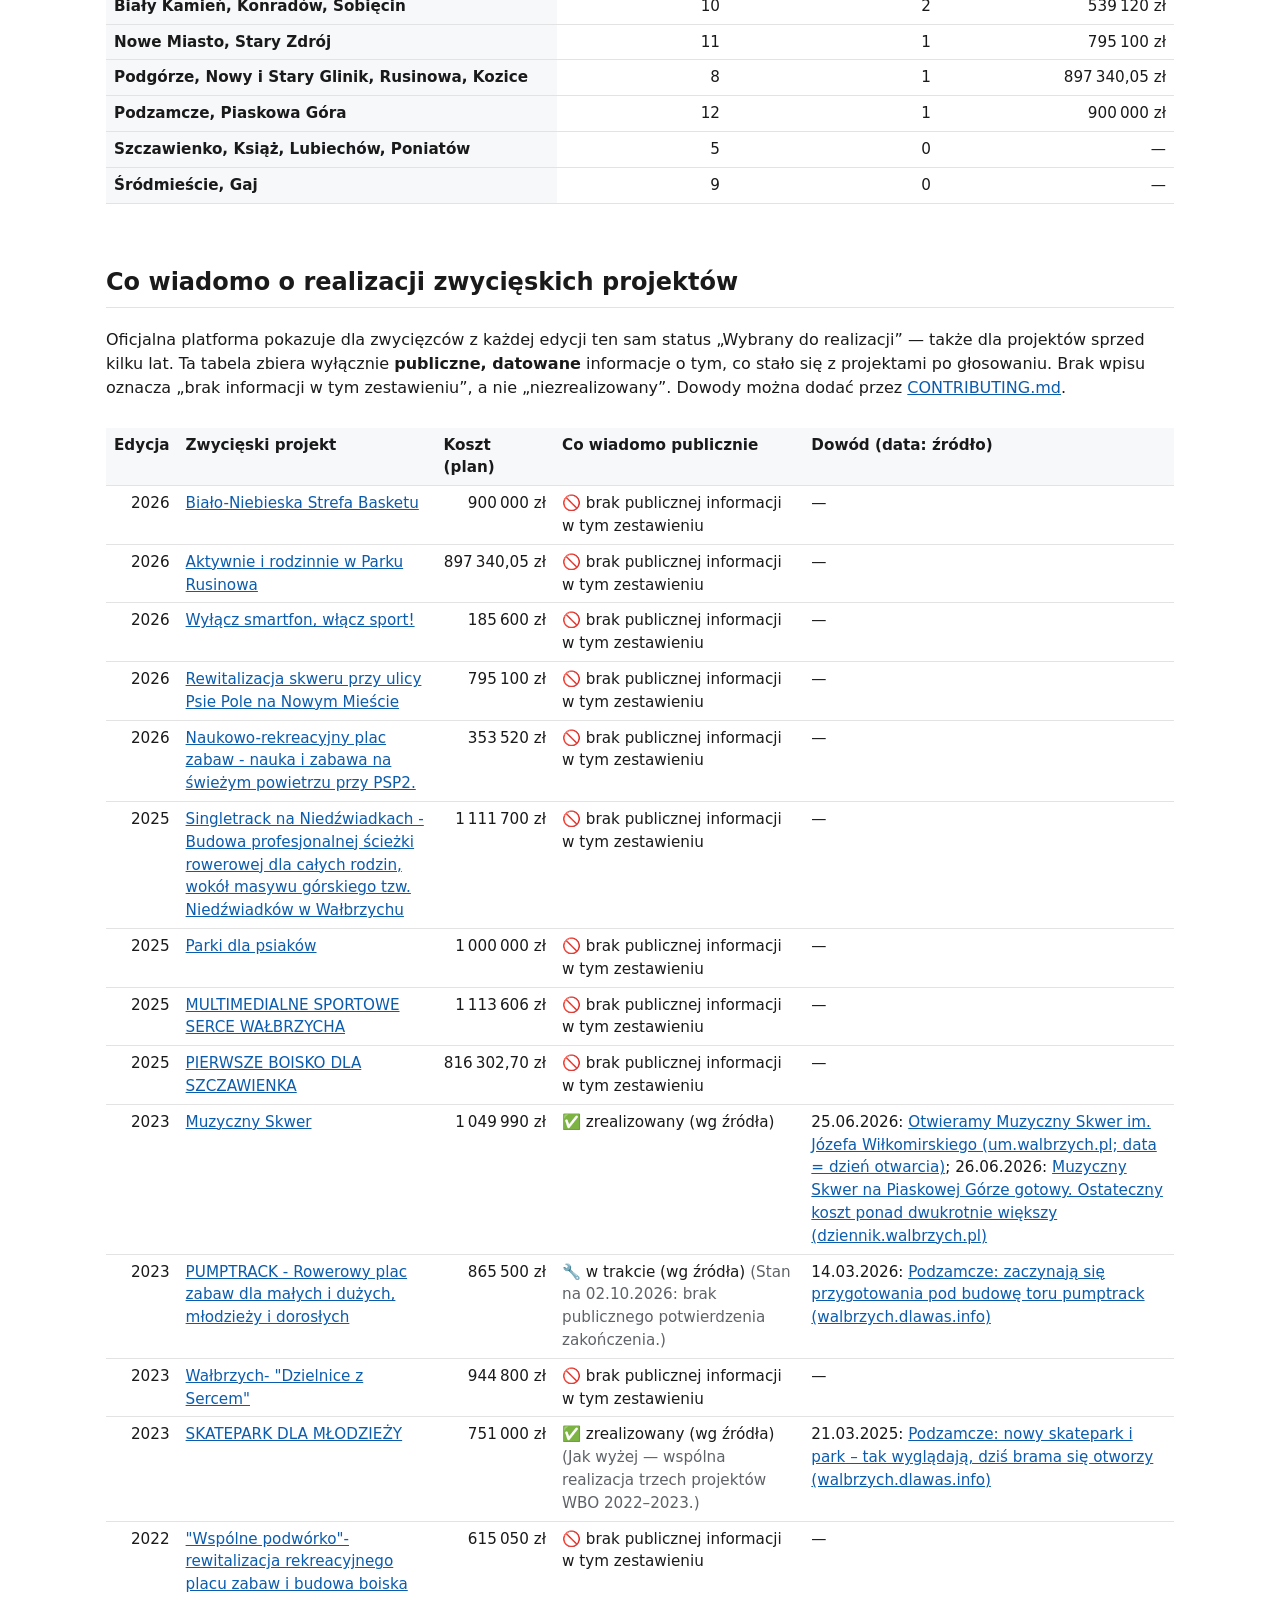
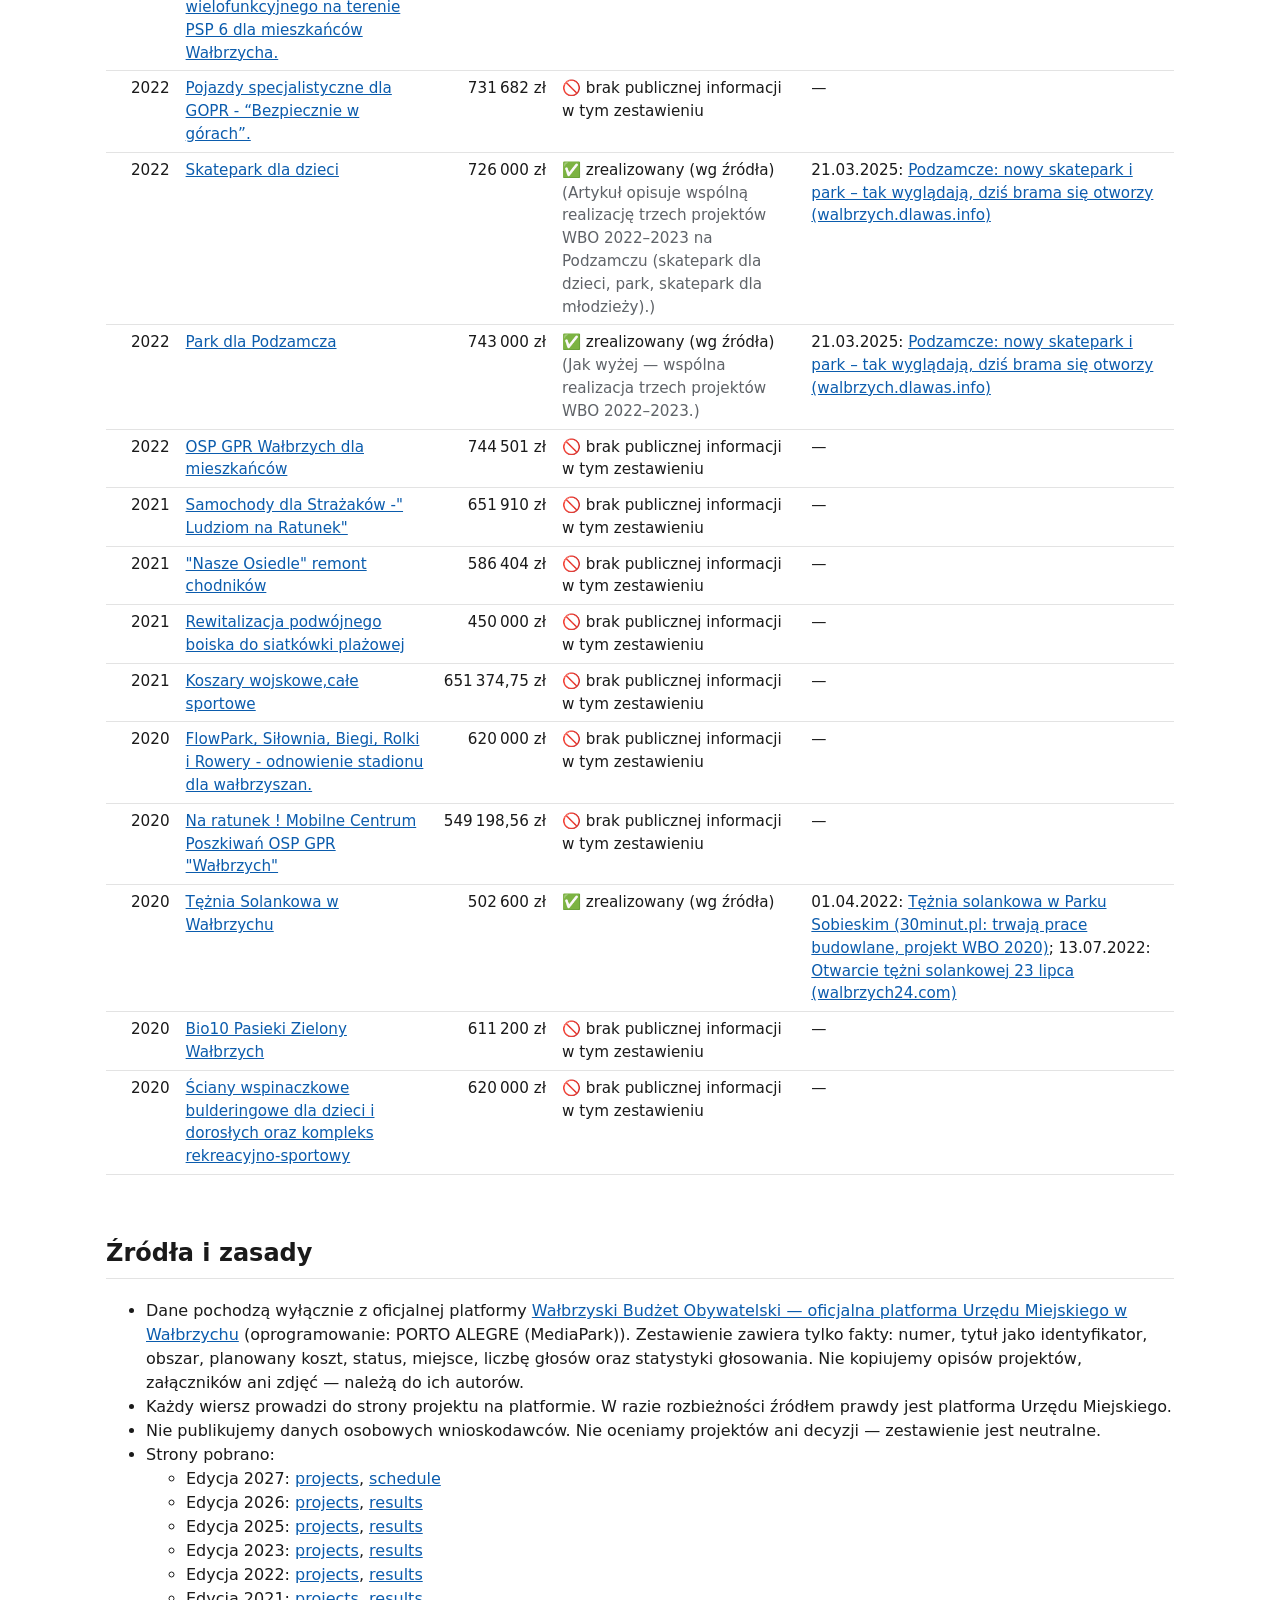
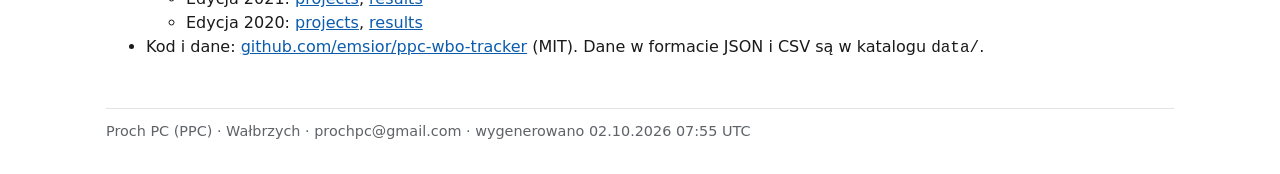
==== commit 6af1e0c0: "fix: parser hardening after external code review (8 edge cases) DeepSeek review 2026-10-02: dot thou" ====
--- a/docs/index.html
+++ b/docs/index.html
@@ -24,7 +24,7 @@
 <header>
 <h1>WBO Tracker — Wałbrzyski Budżet Obywatelski w liczbach</h1>
 <p class="lead">Niezależne zestawienie <strong>faktów</strong> z oficjalnej platformy <a href="https://wbo.walbrzych.eu" rel="noopener">wbo.walbrzych.eu</a>: projekty na listach, koszty, wyniki głosowań, frekwencja i historia edycji. Bez opisów projektów, bez zdjęć, bez ocen — każda liczba prowadzi do źródła.</p>
-<p class="muted">Stan danych: <time datetime="2026-10-02T07:43:18+00:00">02.10.2026 07:43 UTC</time> · Zestawienie prywatne (PPC), niepowiązane z Urzędem Miejskim w Wałbrzychu · Błąd w danych? <a href="https://github.com/emsior/ppc-wbo-tracker/issues">zgłoś</a>.</p>
+<p class="muted">Stan danych: <time datetime="2026-10-02T07:55:48+00:00">02.10.2026 07:55 UTC</time> · Zestawienie prywatne (PPC), niepowiązane z Urzędem Miejskim w Wałbrzychu · Błąd w danych? <a href="https://github.com/emsior/ppc-wbo-tracker/issues">zgłoś</a>.</p>
 </header>
 
 <div class="notice"><p>Edycja <strong>2027</strong>: 22 projektów na liście do głosowania. Głosowanie: 01.09.2026 – 30.09.2026. Oficjalne ogłoszenie wyników: do 15.10.2026.</p></div>
@@ -51,7 +51,7 @@
 <li>Kod i dane: <a href="https://github.com/emsior/ppc-wbo-tracker">github.com/emsior/ppc-wbo-tracker</a> (MIT). Dane w formacie JSON i CSV są w katalogu <code>data/</code>.</li>
 </ul>
 
-<footer>Proch PC (PPC) · Wałbrzych · prochpc@gmail.com · wygenerowano 02.10.2026 07:43 UTC</footer>
+<footer>Proch PC (PPC) · Wałbrzych · prochpc@gmail.com · wygenerowano 02.10.2026 07:55 UTC</footer>
 </main>
 </body>
 </html>
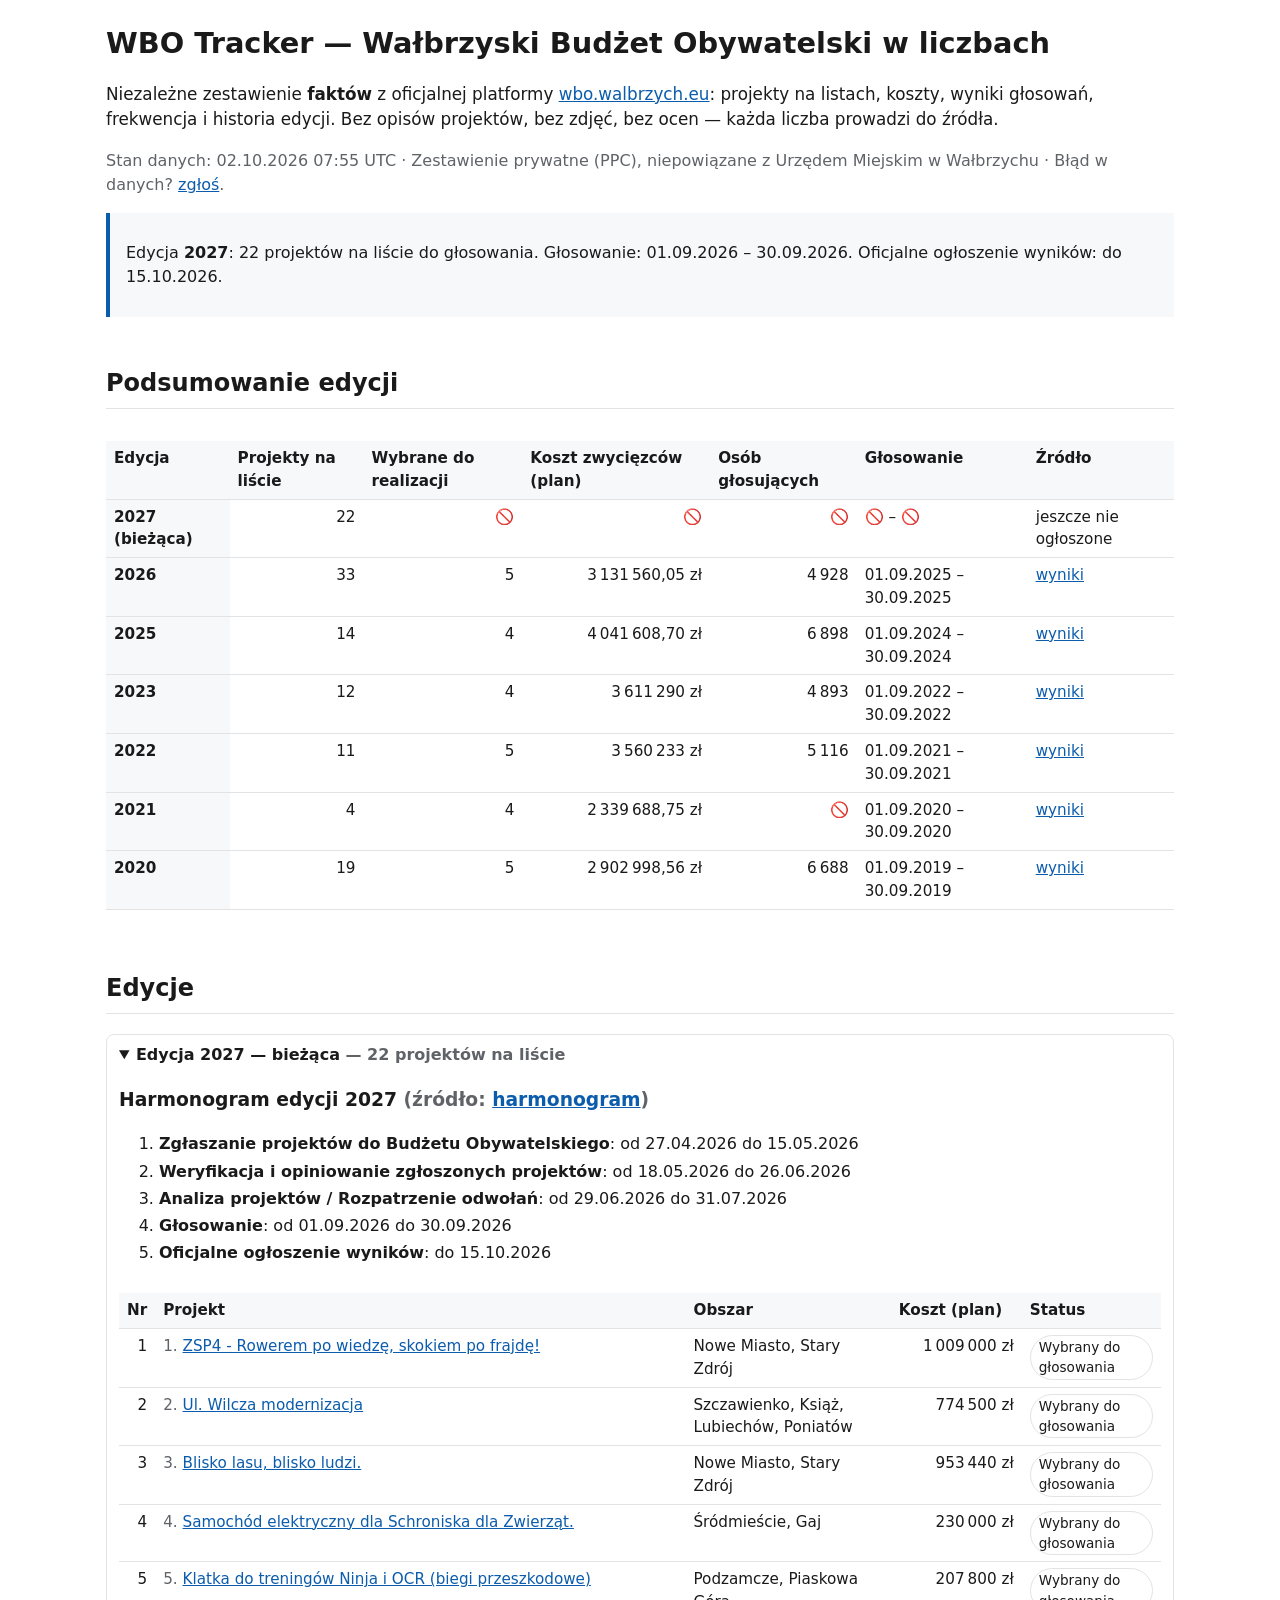
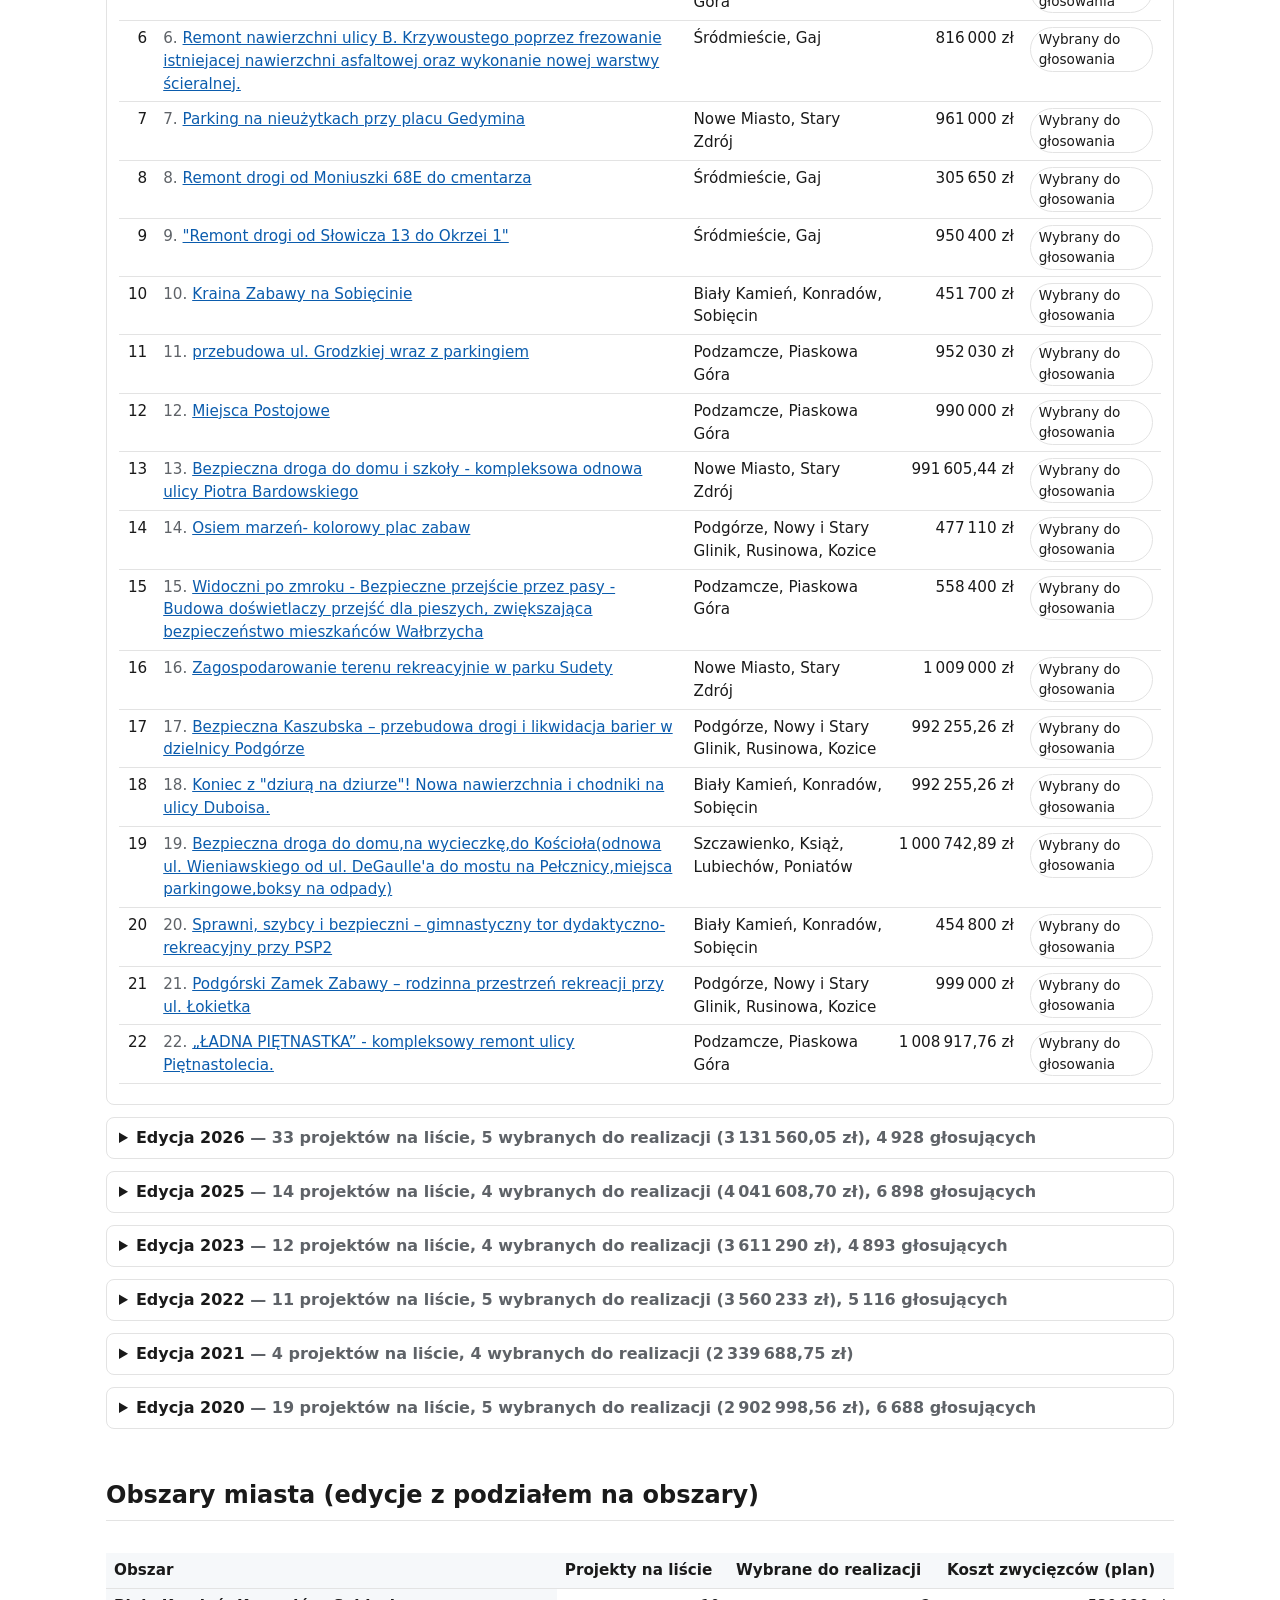
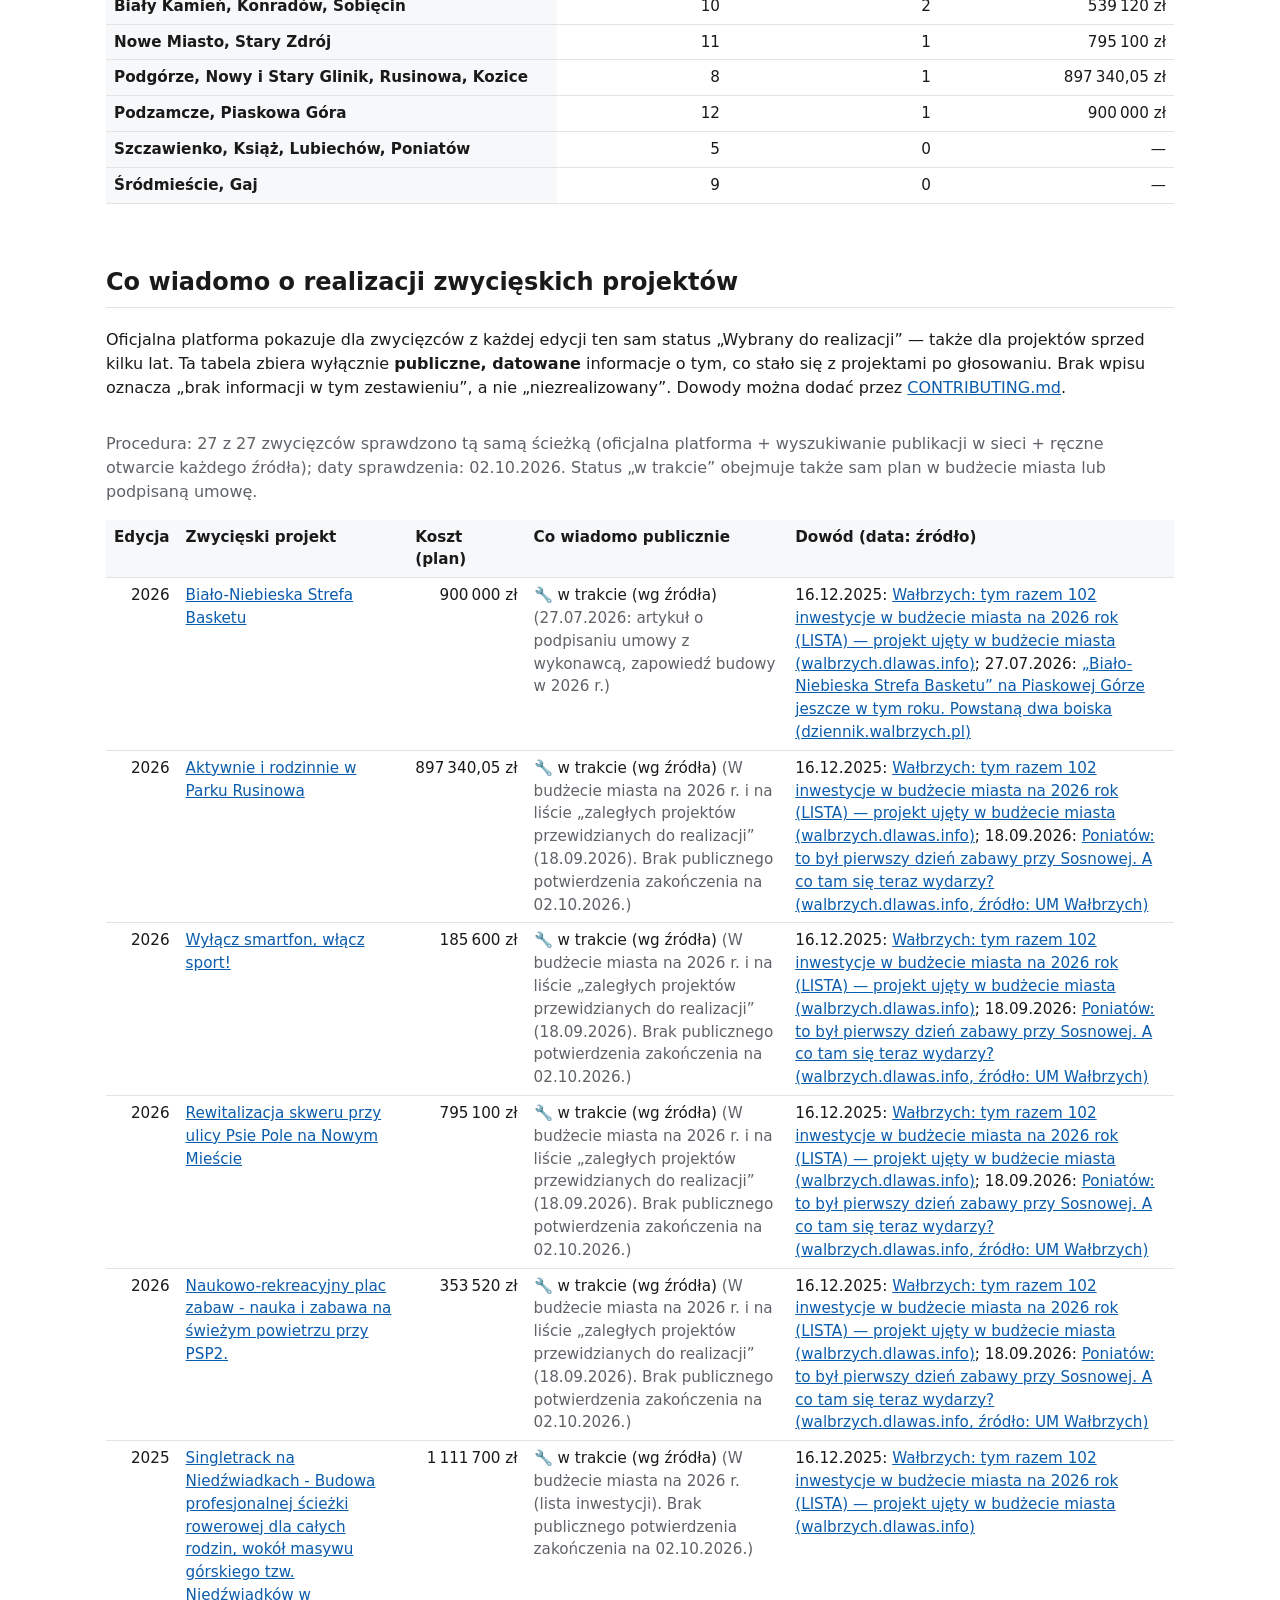
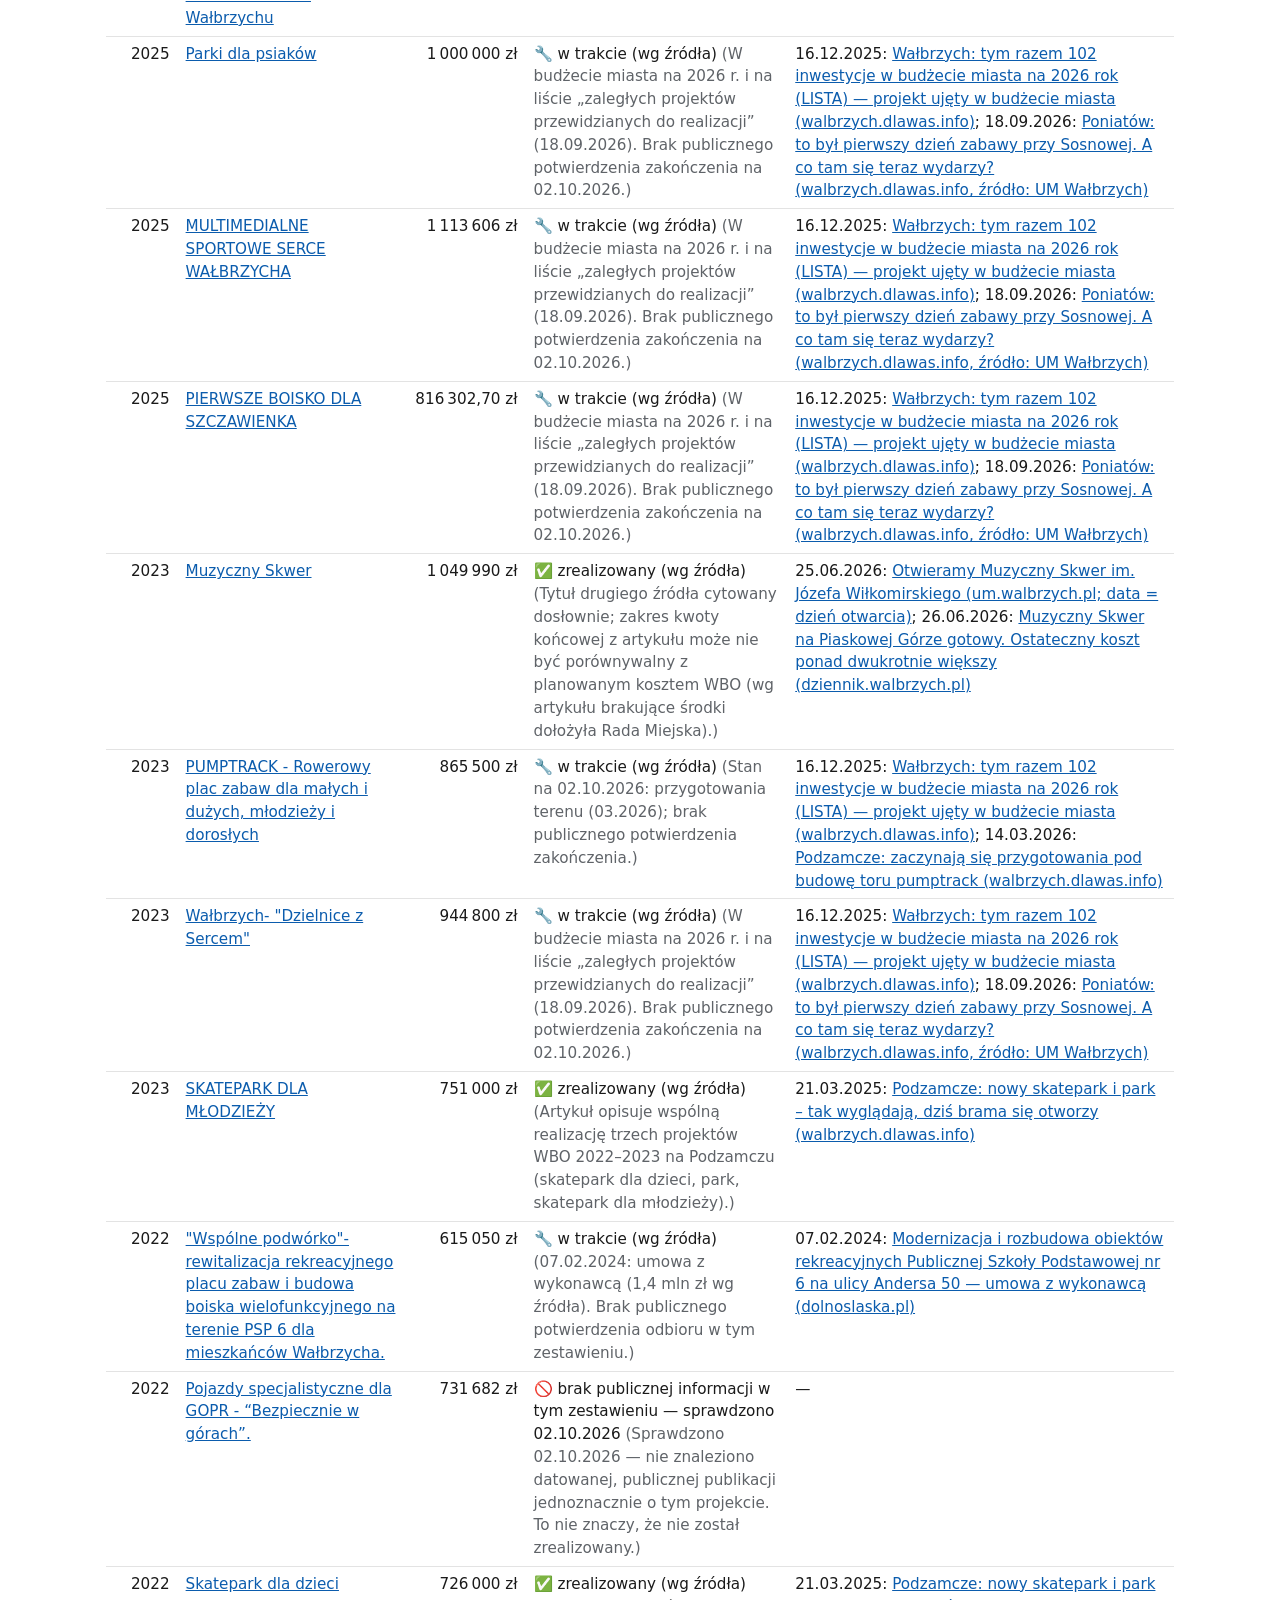
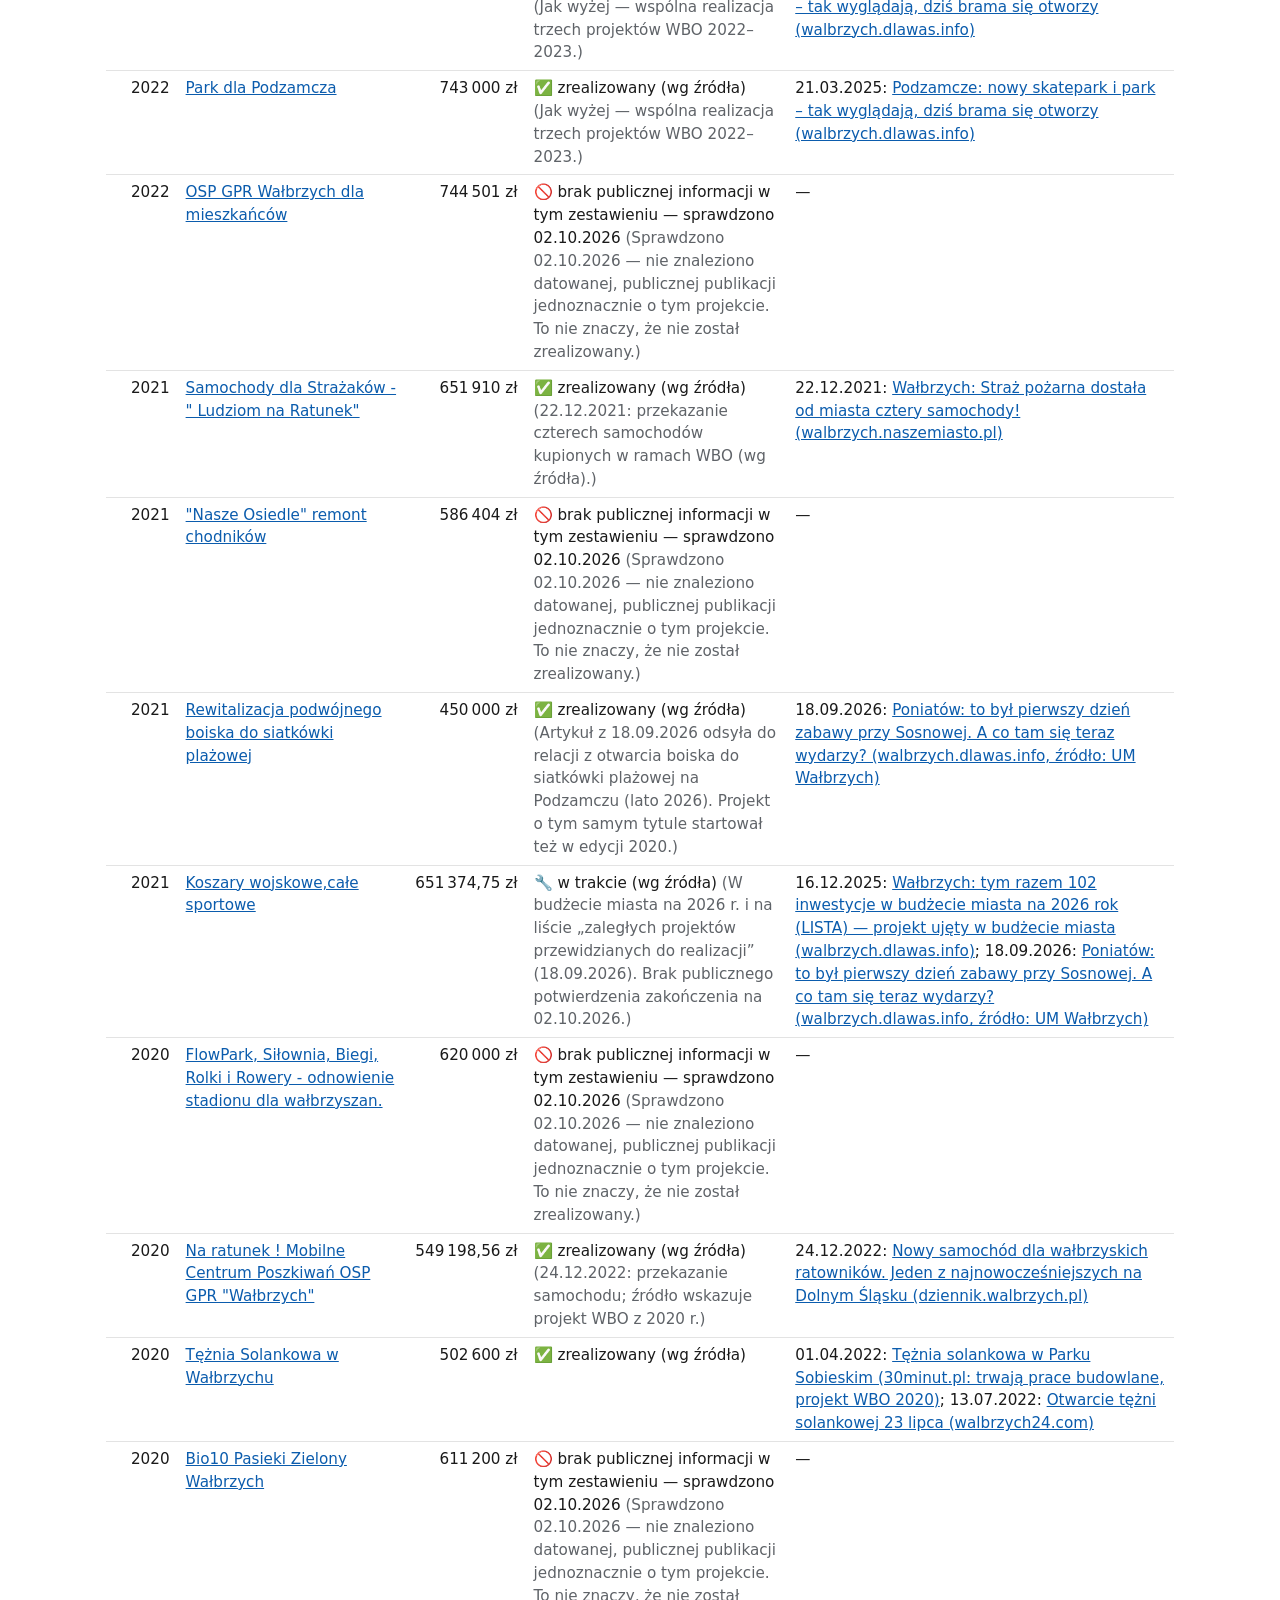
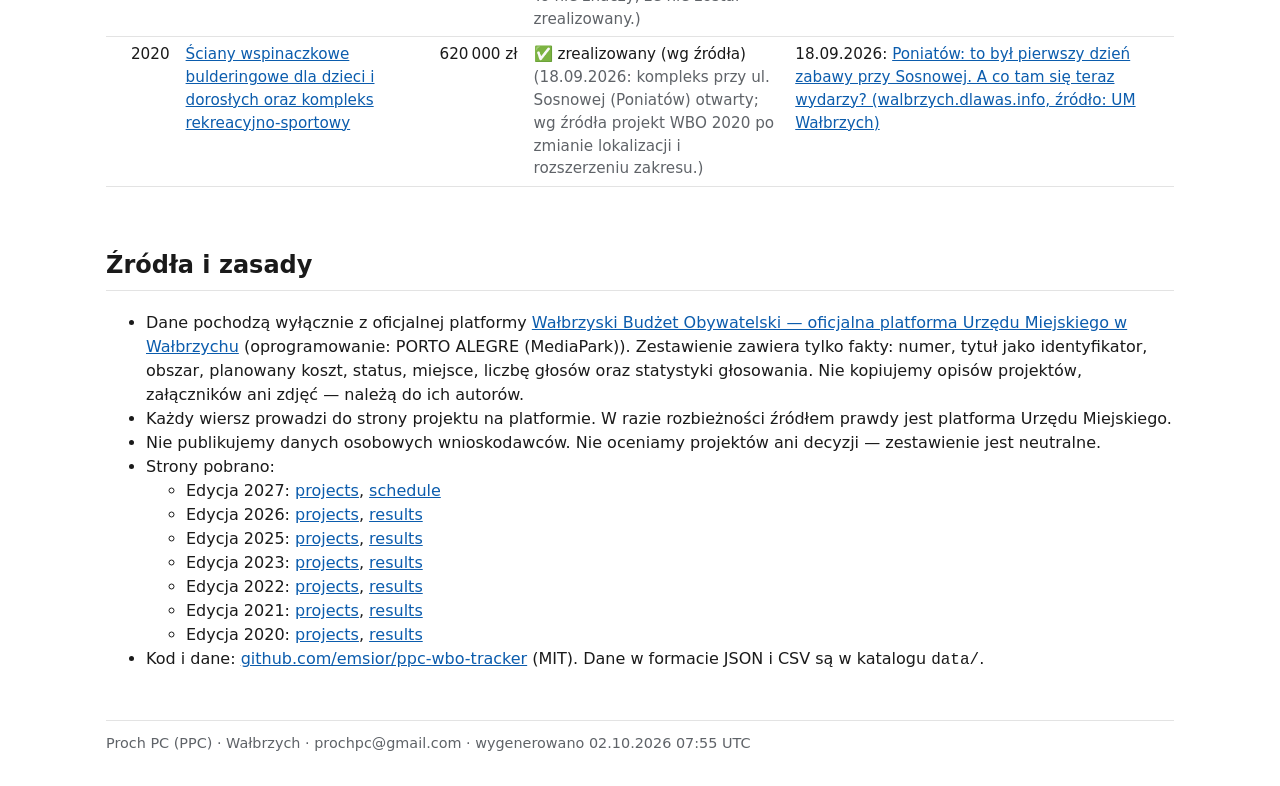
==== commit d03331d3: "data: uniform realization check for all 27 winners (9 realised, 13 in progress, 5 no public info) Re" ====
--- a/docs/index.html
+++ b/docs/index.html
@@ -40,7 +40,7 @@
 
 <h2 id="realizacja">Co wiadomo o realizacji zwycięskich projektów</h2>
 <p>Oficjalna platforma pokazuje dla zwycięzców z każdej edycji ten sam status „Wybrany do realizacji” — także dla projektów sprzed kilku lat. Ta tabela zbiera wyłącznie <strong>publiczne, datowane</strong> informacje o tym, co stało się z projektami po głosowaniu. Brak wpisu oznacza „brak informacji w tym zestawieniu”, a nie „niezrealizowany”. Dowody można dodać przez <a href="https://github.com/emsior/ppc-wbo-tracker/blob/main/CONTRIBUTING.md">CONTRIBUTING.md</a>.</p>
-<div class="table-wrap"><table><thead><tr><th scope="col">Edycja</th><th scope="col">Zwycięski projekt</th><th scope="col">Koszt (plan)</th><th scope="col">Co wiadomo publicznie</th><th scope="col">Dowód (data: źródło)</th></tr></thead><tbody><tr><td class="num">2026</td><td><a href="https://wbo.walbrzych.eu/projekt/29485" rel="noopener">Biało-Niebieska Strefa Basketu</a></td><td class="num">900 000 zł</td><td>🚫 brak publicznej informacji w tym zestawieniu</td><td>—</td></tr><tr><td class="num">2026</td><td><a href="https://wbo.walbrzych.eu/projekt/29443" rel="noopener">Aktywnie i rodzinnie w Parku Rusinowa</a></td><td class="num">897 340,05 zł</td><td>🚫 brak publicznej informacji w tym zestawieniu</td><td>—</td></tr><tr><td class="num">2026</td><td><a href="https://wbo.walbrzych.eu/projekt/29738" rel="noopener">Wyłącz smartfon, włącz sport!</a></td><td class="num">185 600 zł</td><td>🚫 brak publicznej informacji w tym zestawieniu</td><td>—</td></tr><tr><td class="num">2026</td><td><a href="https://wbo.walbrzych.eu/projekt/29612" rel="noopener">Rewitalizacja skweru przy ulicy Psie Pole na Nowym Mieście</a></td><td class="num">795 100 zł</td><td>🚫 brak publicznej informacji w tym zestawieniu</td><td>—</td></tr><tr><td class="num">2026</td><td><a href="https://wbo.walbrzych.eu/projekt/29667" rel="noopener">Naukowo-rekreacyjny plac zabaw - nauka i zabawa na świeżym powietrzu przy PSP2.</a></td><td class="num">353 520 zł</td><td>🚫 brak publicznej informacji w tym zestawieniu</td><td>—</td></tr><tr><td class="num">2025</td><td><a href="https://wbo.walbrzych.eu/projekt/20648" rel="noopener">Singletrack na Niedźwiadkach - Budowa profesjonalnej ścieżki rowerowej dla całych rodzin, wokół masywu górskiego tzw. Niedźwiadków w Wałbrzychu</a></td><td class="num">1 111 700 zł</td><td>🚫 brak publicznej informacji w tym zestawieniu</td><td>—</td></tr><tr><td class="num">2025</td><td><a href="https://wbo.walbrzych.eu/projekt/20506" rel="noopener">Parki dla psiaków</a></td><td class="num">1 000 000 zł</td><td>🚫 brak publicznej informacji w tym zestawieniu</td><td>—</td></tr><tr><td class="num">2025</td><td><a href="https://wbo.walbrzych.eu/projekt/21525" rel="noopener">MULTIMEDIALNE SPORTOWE SERCE WAŁBRZYCHA</a></td><td class="num">1 113 606 zł</td><td>🚫 brak publicznej informacji w tym zestawieniu</td><td>—</td></tr><tr><td class="num">2025</td><td><a href="https://wbo.walbrzych.eu/projekt/21588" rel="noopener">PIERWSZE BOISKO DLA SZCZAWIENKA</a></td><td class="num">816 302,70 zł</td><td>🚫 brak publicznej informacji w tym zestawieniu</td><td>—</td></tr><tr><td class="num">2023</td><td><a href="https://wbo.walbrzych.eu/projekt/14977" rel="noopener">Muzyczny Skwer</a></td><td class="num">1 049 990 zł</td><td>✅ zrealizowany (wg źródła)</td><td>25.06.2026: <a href="https://um.walbrzych.pl/pl/news/otwieramy-muzyczny-skwer-im-jozefa-wilkomirskiego" rel="noopener">Otwieramy Muzyczny Skwer im. Józefa Wiłkomirskiego (um.walbrzych.pl; data = dzień otwarcia)</a>; 26.06.2026: <a href="https://dziennik.walbrzych.pl/muzyczny-skwer-na-piaskowej-gorze-gotowy-ostateczny-koszt-ponad-dwukrotnie-wiekszy/" rel="noopener">Muzyczny Skwer na Piaskowej Górze gotowy. Ostateczny koszt ponad dwukrotnie większy (dziennik.walbrzych.pl)</a></td></tr><tr><td class="num">2023</td><td><a href="https://wbo.walbrzych.eu/projekt/14941" rel="noopener">PUMPTRACK - Rowerowy plac zabaw dla małych i dużych, młodzieży i dorosłych</a></td><td class="num">865 500 zł</td><td>🔧 w trakcie (wg źródła) <span class="muted">(Stan na 02.10.2026: brak publicznego potwierdzenia zakończenia.)</span></td><td>14.03.2026: <a href="https://walbrzych.dlawas.info/wiadomosci/podzamcze-zaczynaja-sie-przygotowania-pod-budowe-toru-pumptrack-foto/cid,44441,a" rel="noopener">Podzamcze: zaczynają się przygotowania pod budowę toru pumptrack (walbrzych.dlawas.info)</a></td></tr><tr><td class="num">2023</td><td><a href="https://wbo.walbrzych.eu/projekt/15127" rel="noopener">Wałbrzych- &quot;Dzielnice z Sercem&quot;</a></td><td class="num">944 800 zł</td><td>🚫 brak publicznej informacji w tym zestawieniu</td><td>—</td></tr><tr><td class="num">2023</td><td><a href="https://wbo.walbrzych.eu/projekt/15153" rel="noopener">SKATEPARK DLA MŁODZIEŻY</a></td><td class="num">751 000 zł</td><td>✅ zrealizowany (wg źródła) <span class="muted">(Jak wyżej — wspólna realizacja trzech projektów WBO 2022–2023.)</span></td><td>21.03.2025: <a href="https://walbrzych.dlawas.info/wiadomosci/podzamcze-nowy-skatepark-i-park-tak-wygladaja-dzis-brama-sie-otworzy-foto/cid,42338,a" rel="noopener">Podzamcze: nowy skatepark i park – tak wyglądają, dziś brama się otworzy (walbrzych.dlawas.info)</a></td></tr><tr><td class="num">2022</td><td><a href="https://wbo.walbrzych.eu/projekt/11223" rel="noopener">&quot;Wspólne podwórko&quot;-rewitalizacja rekreacyjnego placu zabaw i budowa boiska wielofunkcyjnego na terenie PSP 6 dla mieszkańców Wałbrzycha.</a></td><td class="num">615 050 zł</td><td>🚫 brak publicznej informacji w tym zestawieniu</td><td>—</td></tr><tr><td class="num">2022</td><td><a href="https://wbo.walbrzych.eu/projekt/11616" rel="noopener">Pojazdy specjalistyczne dla GOPR - “Bezpiecznie w górach”.</a></td><td class="num">731 682 zł</td><td>🚫 brak publicznej informacji w tym zestawieniu</td><td>—</td></tr><tr><td class="num">2022</td><td><a href="https://wbo.walbrzych.eu/projekt/11521" rel="noopener">Skatepark dla dzieci</a></td><td class="num">726 000 zł</td><td>✅ zrealizowany (wg źródła) <span class="muted">(Artykuł opisuje wspólną realizację trzech projektów WBO 2022–2023 na Podzamczu (skatepark dla dzieci, park, skatepark dla młodzieży).)</span></td><td>21.03.2025: <a href="https://walbrzych.dlawas.info/wiadomosci/podzamcze-nowy-skatepark-i-park-tak-wygladaja-dzis-brama-sie-otworzy-foto/cid,42338,a" rel="noopener">Podzamcze: nowy skatepark i park – tak wyglądają, dziś brama się otworzy (walbrzych.dlawas.info)</a></td></tr><tr><td class="num">2022</td><td><a href="https://wbo.walbrzych.eu/projekt/11532" rel="noopener">Park dla Podzamcza</a></td><td class="num">743 000 zł</td><td>✅ zrealizowany (wg źródła) <span class="muted">(Jak wyżej — wspólna realizacja trzech projektów WBO 2022–2023.)</span></td><td>21.03.2025: <a href="https://walbrzych.dlawas.info/wiadomosci/podzamcze-nowy-skatepark-i-park-tak-wygladaja-dzis-brama-sie-otworzy-foto/cid,42338,a" rel="noopener">Podzamcze: nowy skatepark i park – tak wyglądają, dziś brama się otworzy (walbrzych.dlawas.info)</a></td></tr><tr><td class="num">2022</td><td><a href="https://wbo.walbrzych.eu/projekt/11750" rel="noopener">OSP GPR Wałbrzych dla mieszkańców</a></td><td class="num">744 501 zł</td><td>🚫 brak publicznej informacji w tym zestawieniu</td><td>—</td></tr><tr><td class="num">2021</td><td><a href="https://wbo.walbrzych.eu/projekt/8383" rel="noopener">Samochody dla Strażaków -&quot; Ludziom na Ratunek&quot;</a></td><td class="num">651 910 zł</td><td>🚫 brak publicznej informacji w tym zestawieniu</td><td>—</td></tr><tr><td class="num">2021</td><td><a href="https://wbo.walbrzych.eu/projekt/8453" rel="noopener">&quot;Nasze Osiedle&quot; remont chodników</a></td><td class="num">586 404 zł</td><td>🚫 brak publicznej informacji w tym zestawieniu</td><td>—</td></tr><tr><td class="num">2021</td><td><a href="https://wbo.walbrzych.eu/projekt/8451" rel="noopener">Rewitalizacja podwójnego boiska do siatkówki plażowej</a></td><td class="num">450 000 zł</td><td>🚫 brak publicznej informacji w tym zestawieniu</td><td>—</td></tr><tr><td class="num">2021</td><td><a href="https://wbo.walbrzych.eu/projekt/8442" rel="noopener">Koszary wojskowe,całe sportowe</a></td><td class="num">651 374,75 zł</td><td>🚫 brak publicznej informacji w tym zestawieniu</td><td>—</td></tr><tr><td class="num">2020</td><td><a href="https://wbo.walbrzych.eu/projekt/5671" rel="noopener">FlowPark, Siłownia, Biegi, Rolki i Rowery - odnowienie stadionu dla wałbrzyszan.</a></td><td class="num">620 000 zł</td><td>🚫 brak publicznej informacji w tym zestawieniu</td><td>—</td></tr><tr><td class="num">2020</td><td><a href="https://wbo.walbrzych.eu/projekt/5634" rel="noopener">Na ratunek ! Mobilne Centrum Poszkiwań OSP GPR &quot;Wałbrzych&quot;</a></td><td class="num">549 198,56 zł</td><td>🚫 brak publicznej informacji w tym zestawieniu</td><td>—</td></tr><tr><td class="num">2020</td><td><a href="https://wbo.walbrzych.eu/projekt/5632" rel="noopener">Tężnia Solankowa w Wałbrzychu</a></td><td class="num">502 600 zł</td><td>✅ zrealizowany (wg źródła)</td><td>01.04.2022: <a href="https://www.30minut.pl/teznia-solankowa-w-parku-sobieskim/" rel="noopener">Tężnia solankowa w Parku Sobieskim (30minut.pl: trwają prace budowlane, projekt WBO 2020)</a>; 13.07.2022: <a href="https://walbrzych24.com/pl/780_rozrywka/37089_otwarcie-tezni-solankowej-23-lipca.html" rel="noopener">Otwarcie tężni solankowej 23 lipca (walbrzych24.com)</a></td></tr><tr><td class="num">2020</td><td><a href="https://wbo.walbrzych.eu/projekt/5716" rel="noopener">Bio10 Pasieki Zielony Wałbrzych</a></td><td class="num">611 200 zł</td><td>🚫 brak publicznej informacji w tym zestawieniu</td><td>—</td></tr><tr><td class="num">2020</td><td><a href="https://wbo.walbrzych.eu/projekt/5657" rel="noopener">Ściany wspinaczkowe bulderingowe dla dzieci i dorosłych oraz kompleks rekreacyjno-sportowy</a></td><td class="num">620 000 zł</td><td>🚫 brak publicznej informacji w tym zestawieniu</td><td>—</td></tr></tbody></table></div>
+<div class="table-wrap"><p class="muted">Procedura: 27 z 27 zwycięzców sprawdzono tą samą ścieżką (oficjalna platforma + wyszukiwanie publikacji w sieci + ręczne otwarcie każdego źródła); daty sprawdzenia: 02.10.2026. Status „w trakcie” obejmuje także sam plan w budżecie miasta lub podpisaną umowę.</p><table><thead><tr><th scope="col">Edycja</th><th scope="col">Zwycięski projekt</th><th scope="col">Koszt (plan)</th><th scope="col">Co wiadomo publicznie</th><th scope="col">Dowód (data: źródło)</th></tr></thead><tbody><tr><td class="num">2026</td><td><a href="https://wbo.walbrzych.eu/projekt/29485" rel="noopener">Biało-Niebieska Strefa Basketu</a></td><td class="num">900 000 zł</td><td>🔧 w trakcie (wg źródła) <span class="muted">(27.07.2026: artykuł o podpisaniu umowy z wykonawcą, zapowiedź budowy w 2026 r.)</span></td><td>16.12.2025: <a href="https://walbrzych.dlawas.info/wiadomosci/walbrzych-tym-razem-102-inwestycje-w-budzecie-miasta-na-2026-rok-lista/cid,43956,a" rel="noopener">Wałbrzych: tym razem 102 inwestycje w budżecie miasta na 2026 rok (LISTA) — projekt ujęty w budżecie miasta (walbrzych.dlawas.info)</a>; 27.07.2026: <a href="https://dziennik.walbrzych.pl/bialo-niebieska-strefa-basketu-na-piaskowej-gorze-jeszcze-w-tym-roku-powstana-dwa-boiska/" rel="noopener">„Biało-Niebieska Strefa Basketu” na Piaskowej Górze jeszcze w tym roku. Powstaną dwa boiska (dziennik.walbrzych.pl)</a></td></tr><tr><td class="num">2026</td><td><a href="https://wbo.walbrzych.eu/projekt/29443" rel="noopener">Aktywnie i rodzinnie w Parku Rusinowa</a></td><td class="num">897 340,05 zł</td><td>🔧 w trakcie (wg źródła) <span class="muted">(W budżecie miasta na 2026 r. i na liście „zaległych projektów przewidzianych do realizacji” (18.09.2026). Brak publicznego potwierdzenia zakończenia na 02.10.2026.)</span></td><td>16.12.2025: <a href="https://walbrzych.dlawas.info/wiadomosci/walbrzych-tym-razem-102-inwestycje-w-budzecie-miasta-na-2026-rok-lista/cid,43956,a" rel="noopener">Wałbrzych: tym razem 102 inwestycje w budżecie miasta na 2026 rok (LISTA) — projekt ujęty w budżecie miasta (walbrzych.dlawas.info)</a>; 18.09.2026: <a href="https://walbrzych.dlawas.info/wiadomosci/poniatow-to-byl-pierwszy-dzien-zabawy-przy-sosnowej-a-co-tam-sie-teraz-wydarzy-foto/cid,45480,a" rel="noopener">Poniatów: to był pierwszy dzień zabawy przy Sosnowej. A co tam się teraz wydarzy? (walbrzych.dlawas.info, źródło: UM Wałbrzych)</a></td></tr><tr><td class="num">2026</td><td><a href="https://wbo.walbrzych.eu/projekt/29738" rel="noopener">Wyłącz smartfon, włącz sport!</a></td><td class="num">185 600 zł</td><td>🔧 w trakcie (wg źródła) <span class="muted">(W budżecie miasta na 2026 r. i na liście „zaległych projektów przewidzianych do realizacji” (18.09.2026). Brak publicznego potwierdzenia zakończenia na 02.10.2026.)</span></td><td>16.12.2025: <a href="https://walbrzych.dlawas.info/wiadomosci/walbrzych-tym-razem-102-inwestycje-w-budzecie-miasta-na-2026-rok-lista/cid,43956,a" rel="noopener">Wałbrzych: tym razem 102 inwestycje w budżecie miasta na 2026 rok (LISTA) — projekt ujęty w budżecie miasta (walbrzych.dlawas.info)</a>; 18.09.2026: <a href="https://walbrzych.dlawas.info/wiadomosci/poniatow-to-byl-pierwszy-dzien-zabawy-przy-sosnowej-a-co-tam-sie-teraz-wydarzy-foto/cid,45480,a" rel="noopener">Poniatów: to był pierwszy dzień zabawy przy Sosnowej. A co tam się teraz wydarzy? (walbrzych.dlawas.info, źródło: UM Wałbrzych)</a></td></tr><tr><td class="num">2026</td><td><a href="https://wbo.walbrzych.eu/projekt/29612" rel="noopener">Rewitalizacja skweru przy ulicy Psie Pole na Nowym Mieście</a></td><td class="num">795 100 zł</td><td>🔧 w trakcie (wg źródła) <span class="muted">(W budżecie miasta na 2026 r. i na liście „zaległych projektów przewidzianych do realizacji” (18.09.2026). Brak publicznego potwierdzenia zakończenia na 02.10.2026.)</span></td><td>16.12.2025: <a href="https://walbrzych.dlawas.info/wiadomosci/walbrzych-tym-razem-102-inwestycje-w-budzecie-miasta-na-2026-rok-lista/cid,43956,a" rel="noopener">Wałbrzych: tym razem 102 inwestycje w budżecie miasta na 2026 rok (LISTA) — projekt ujęty w budżecie miasta (walbrzych.dlawas.info)</a>; 18.09.2026: <a href="https://walbrzych.dlawas.info/wiadomosci/poniatow-to-byl-pierwszy-dzien-zabawy-przy-sosnowej-a-co-tam-sie-teraz-wydarzy-foto/cid,45480,a" rel="noopener">Poniatów: to był pierwszy dzień zabawy przy Sosnowej. A co tam się teraz wydarzy? (walbrzych.dlawas.info, źródło: UM Wałbrzych)</a></td></tr><tr><td class="num">2026</td><td><a href="https://wbo.walbrzych.eu/projekt/29667" rel="noopener">Naukowo-rekreacyjny plac zabaw - nauka i zabawa na świeżym powietrzu przy PSP2.</a></td><td class="num">353 520 zł</td><td>🔧 w trakcie (wg źródła) <span class="muted">(W budżecie miasta na 2026 r. i na liście „zaległych projektów przewidzianych do realizacji” (18.09.2026). Brak publicznego potwierdzenia zakończenia na 02.10.2026.)</span></td><td>16.12.2025: <a href="https://walbrzych.dlawas.info/wiadomosci/walbrzych-tym-razem-102-inwestycje-w-budzecie-miasta-na-2026-rok-lista/cid,43956,a" rel="noopener">Wałbrzych: tym razem 102 inwestycje w budżecie miasta na 2026 rok (LISTA) — projekt ujęty w budżecie miasta (walbrzych.dlawas.info)</a>; 18.09.2026: <a href="https://walbrzych.dlawas.info/wiadomosci/poniatow-to-byl-pierwszy-dzien-zabawy-przy-sosnowej-a-co-tam-sie-teraz-wydarzy-foto/cid,45480,a" rel="noopener">Poniatów: to był pierwszy dzień zabawy przy Sosnowej. A co tam się teraz wydarzy? (walbrzych.dlawas.info, źródło: UM Wałbrzych)</a></td></tr><tr><td class="num">2025</td><td><a href="https://wbo.walbrzych.eu/projekt/20648" rel="noopener">Singletrack na Niedźwiadkach - Budowa profesjonalnej ścieżki rowerowej dla całych rodzin, wokół masywu górskiego tzw. Niedźwiadków w Wałbrzychu</a></td><td class="num">1 111 700 zł</td><td>🔧 w trakcie (wg źródła) <span class="muted">(W budżecie miasta na 2026 r. (lista inwestycji). Brak publicznego potwierdzenia zakończenia na 02.10.2026.)</span></td><td>16.12.2025: <a href="https://walbrzych.dlawas.info/wiadomosci/walbrzych-tym-razem-102-inwestycje-w-budzecie-miasta-na-2026-rok-lista/cid,43956,a" rel="noopener">Wałbrzych: tym razem 102 inwestycje w budżecie miasta na 2026 rok (LISTA) — projekt ujęty w budżecie miasta (walbrzych.dlawas.info)</a></td></tr><tr><td class="num">2025</td><td><a href="https://wbo.walbrzych.eu/projekt/20506" rel="noopener">Parki dla psiaków</a></td><td class="num">1 000 000 zł</td><td>🔧 w trakcie (wg źródła) <span class="muted">(W budżecie miasta na 2026 r. i na liście „zaległych projektów przewidzianych do realizacji” (18.09.2026). Brak publicznego potwierdzenia zakończenia na 02.10.2026.)</span></td><td>16.12.2025: <a href="https://walbrzych.dlawas.info/wiadomosci/walbrzych-tym-razem-102-inwestycje-w-budzecie-miasta-na-2026-rok-lista/cid,43956,a" rel="noopener">Wałbrzych: tym razem 102 inwestycje w budżecie miasta na 2026 rok (LISTA) — projekt ujęty w budżecie miasta (walbrzych.dlawas.info)</a>; 18.09.2026: <a href="https://walbrzych.dlawas.info/wiadomosci/poniatow-to-byl-pierwszy-dzien-zabawy-przy-sosnowej-a-co-tam-sie-teraz-wydarzy-foto/cid,45480,a" rel="noopener">Poniatów: to był pierwszy dzień zabawy przy Sosnowej. A co tam się teraz wydarzy? (walbrzych.dlawas.info, źródło: UM Wałbrzych)</a></td></tr><tr><td class="num">2025</td><td><a href="https://wbo.walbrzych.eu/projekt/21525" rel="noopener">MULTIMEDIALNE SPORTOWE SERCE WAŁBRZYCHA</a></td><td class="num">1 113 606 zł</td><td>🔧 w trakcie (wg źródła) <span class="muted">(W budżecie miasta na 2026 r. i na liście „zaległych projektów przewidzianych do realizacji” (18.09.2026). Brak publicznego potwierdzenia zakończenia na 02.10.2026.)</span></td><td>16.12.2025: <a href="https://walbrzych.dlawas.info/wiadomosci/walbrzych-tym-razem-102-inwestycje-w-budzecie-miasta-na-2026-rok-lista/cid,43956,a" rel="noopener">Wałbrzych: tym razem 102 inwestycje w budżecie miasta na 2026 rok (LISTA) — projekt ujęty w budżecie miasta (walbrzych.dlawas.info)</a>; 18.09.2026: <a href="https://walbrzych.dlawas.info/wiadomosci/poniatow-to-byl-pierwszy-dzien-zabawy-przy-sosnowej-a-co-tam-sie-teraz-wydarzy-foto/cid,45480,a" rel="noopener">Poniatów: to był pierwszy dzień zabawy przy Sosnowej. A co tam się teraz wydarzy? (walbrzych.dlawas.info, źródło: UM Wałbrzych)</a></td></tr><tr><td class="num">2025</td><td><a href="https://wbo.walbrzych.eu/projekt/21588" rel="noopener">PIERWSZE BOISKO DLA SZCZAWIENKA</a></td><td class="num">816 302,70 zł</td><td>🔧 w trakcie (wg źródła) <span class="muted">(W budżecie miasta na 2026 r. i na liście „zaległych projektów przewidzianych do realizacji” (18.09.2026). Brak publicznego potwierdzenia zakończenia na 02.10.2026.)</span></td><td>16.12.2025: <a href="https://walbrzych.dlawas.info/wiadomosci/walbrzych-tym-razem-102-inwestycje-w-budzecie-miasta-na-2026-rok-lista/cid,43956,a" rel="noopener">Wałbrzych: tym razem 102 inwestycje w budżecie miasta na 2026 rok (LISTA) — projekt ujęty w budżecie miasta (walbrzych.dlawas.info)</a>; 18.09.2026: <a href="https://walbrzych.dlawas.info/wiadomosci/poniatow-to-byl-pierwszy-dzien-zabawy-przy-sosnowej-a-co-tam-sie-teraz-wydarzy-foto/cid,45480,a" rel="noopener">Poniatów: to był pierwszy dzień zabawy przy Sosnowej. A co tam się teraz wydarzy? (walbrzych.dlawas.info, źródło: UM Wałbrzych)</a></td></tr><tr><td class="num">2023</td><td><a href="https://wbo.walbrzych.eu/projekt/14977" rel="noopener">Muzyczny Skwer</a></td><td class="num">1 049 990 zł</td><td>✅ zrealizowany (wg źródła) <span class="muted">(Tytuł drugiego źródła cytowany dosłownie; zakres kwoty końcowej z artykułu może nie być porównywalny z planowanym kosztem WBO (wg artykułu brakujące środki dołożyła Rada Miejska).)</span></td><td>25.06.2026: <a href="https://um.walbrzych.pl/pl/news/otwieramy-muzyczny-skwer-im-jozefa-wilkomirskiego" rel="noopener">Otwieramy Muzyczny Skwer im. Józefa Wiłkomirskiego (um.walbrzych.pl; data = dzień otwarcia)</a>; 26.06.2026: <a href="https://dziennik.walbrzych.pl/muzyczny-skwer-na-piaskowej-gorze-gotowy-ostateczny-koszt-ponad-dwukrotnie-wiekszy/" rel="noopener">Muzyczny Skwer na Piaskowej Górze gotowy. Ostateczny koszt ponad dwukrotnie większy (dziennik.walbrzych.pl)</a></td></tr><tr><td class="num">2023</td><td><a href="https://wbo.walbrzych.eu/projekt/14941" rel="noopener">PUMPTRACK - Rowerowy plac zabaw dla małych i dużych, młodzieży i dorosłych</a></td><td class="num">865 500 zł</td><td>🔧 w trakcie (wg źródła) <span class="muted">(Stan na 02.10.2026: przygotowania terenu (03.2026); brak publicznego potwierdzenia zakończenia.)</span></td><td>16.12.2025: <a href="https://walbrzych.dlawas.info/wiadomosci/walbrzych-tym-razem-102-inwestycje-w-budzecie-miasta-na-2026-rok-lista/cid,43956,a" rel="noopener">Wałbrzych: tym razem 102 inwestycje w budżecie miasta na 2026 rok (LISTA) — projekt ujęty w budżecie miasta (walbrzych.dlawas.info)</a>; 14.03.2026: <a href="https://walbrzych.dlawas.info/wiadomosci/podzamcze-zaczynaja-sie-przygotowania-pod-budowe-toru-pumptrack-foto/cid,44441,a" rel="noopener">Podzamcze: zaczynają się przygotowania pod budowę toru pumptrack (walbrzych.dlawas.info)</a></td></tr><tr><td class="num">2023</td><td><a href="https://wbo.walbrzych.eu/projekt/15127" rel="noopener">Wałbrzych- &quot;Dzielnice z Sercem&quot;</a></td><td class="num">944 800 zł</td><td>🔧 w trakcie (wg źródła) <span class="muted">(W budżecie miasta na 2026 r. i na liście „zaległych projektów przewidzianych do realizacji” (18.09.2026). Brak publicznego potwierdzenia zakończenia na 02.10.2026.)</span></td><td>16.12.2025: <a href="https://walbrzych.dlawas.info/wiadomosci/walbrzych-tym-razem-102-inwestycje-w-budzecie-miasta-na-2026-rok-lista/cid,43956,a" rel="noopener">Wałbrzych: tym razem 102 inwestycje w budżecie miasta na 2026 rok (LISTA) — projekt ujęty w budżecie miasta (walbrzych.dlawas.info)</a>; 18.09.2026: <a href="https://walbrzych.dlawas.info/wiadomosci/poniatow-to-byl-pierwszy-dzien-zabawy-przy-sosnowej-a-co-tam-sie-teraz-wydarzy-foto/cid,45480,a" rel="noopener">Poniatów: to był pierwszy dzień zabawy przy Sosnowej. A co tam się teraz wydarzy? (walbrzych.dlawas.info, źródło: UM Wałbrzych)</a></td></tr><tr><td class="num">2023</td><td><a href="https://wbo.walbrzych.eu/projekt/15153" rel="noopener">SKATEPARK DLA MŁODZIEŻY</a></td><td class="num">751 000 zł</td><td>✅ zrealizowany (wg źródła) <span class="muted">(Artykuł opisuje wspólną realizację trzech projektów WBO 2022–2023 na Podzamczu (skatepark dla dzieci, park, skatepark dla młodzieży).)</span></td><td>21.03.2025: <a href="https://walbrzych.dlawas.info/wiadomosci/podzamcze-nowy-skatepark-i-park-tak-wygladaja-dzis-brama-sie-otworzy-foto/cid,42338,a" rel="noopener">Podzamcze: nowy skatepark i park – tak wyglądają, dziś brama się otworzy (walbrzych.dlawas.info)</a></td></tr><tr><td class="num">2022</td><td><a href="https://wbo.walbrzych.eu/projekt/11223" rel="noopener">&quot;Wspólne podwórko&quot;-rewitalizacja rekreacyjnego placu zabaw i budowa boiska wielofunkcyjnego na terenie PSP 6 dla mieszkańców Wałbrzycha.</a></td><td class="num">615 050 zł</td><td>🔧 w trakcie (wg źródła) <span class="muted">(07.02.2024: umowa z wykonawcą (1,4 mln zł wg źródła). Brak publicznego potwierdzenia odbioru w tym zestawieniu.)</span></td><td>07.02.2024: <a href="https://dolnoslaska.pl/modernizacja-i-rozbudowa-obiektow-rekreacyjnych-publicznej-szkoly-podstawowej-nr-6-na-ulicy-andersa-50/" rel="noopener">Modernizacja i rozbudowa obiektów rekreacyjnych Publicznej Szkoły Podstawowej nr 6 na ulicy Andersa 50 — umowa z wykonawcą (dolnoslaska.pl)</a></td></tr><tr><td class="num">2022</td><td><a href="https://wbo.walbrzych.eu/projekt/11616" rel="noopener">Pojazdy specjalistyczne dla GOPR - “Bezpiecznie w górach”.</a></td><td class="num">731 682 zł</td><td>🚫 brak publicznej informacji w tym zestawieniu — sprawdzono 02.10.2026 <span class="muted">(Sprawdzono 02.10.2026 — nie znaleziono datowanej, publicznej publikacji jednoznacznie o tym projekcie. To nie znaczy, że nie został zrealizowany.)</span></td><td>—</td></tr><tr><td class="num">2022</td><td><a href="https://wbo.walbrzych.eu/projekt/11521" rel="noopener">Skatepark dla dzieci</a></td><td class="num">726 000 zł</td><td>✅ zrealizowany (wg źródła) <span class="muted">(Jak wyżej — wspólna realizacja trzech projektów WBO 2022–2023.)</span></td><td>21.03.2025: <a href="https://walbrzych.dlawas.info/wiadomosci/podzamcze-nowy-skatepark-i-park-tak-wygladaja-dzis-brama-sie-otworzy-foto/cid,42338,a" rel="noopener">Podzamcze: nowy skatepark i park – tak wyglądają, dziś brama się otworzy (walbrzych.dlawas.info)</a></td></tr><tr><td class="num">2022</td><td><a href="https://wbo.walbrzych.eu/projekt/11532" rel="noopener">Park dla Podzamcza</a></td><td class="num">743 000 zł</td><td>✅ zrealizowany (wg źródła) <span class="muted">(Jak wyżej — wspólna realizacja trzech projektów WBO 2022–2023.)</span></td><td>21.03.2025: <a href="https://walbrzych.dlawas.info/wiadomosci/podzamcze-nowy-skatepark-i-park-tak-wygladaja-dzis-brama-sie-otworzy-foto/cid,42338,a" rel="noopener">Podzamcze: nowy skatepark i park – tak wyglądają, dziś brama się otworzy (walbrzych.dlawas.info)</a></td></tr><tr><td class="num">2022</td><td><a href="https://wbo.walbrzych.eu/projekt/11750" rel="noopener">OSP GPR Wałbrzych dla mieszkańców</a></td><td class="num">744 501 zł</td><td>🚫 brak publicznej informacji w tym zestawieniu — sprawdzono 02.10.2026 <span class="muted">(Sprawdzono 02.10.2026 — nie znaleziono datowanej, publicznej publikacji jednoznacznie o tym projekcie. To nie znaczy, że nie został zrealizowany.)</span></td><td>—</td></tr><tr><td class="num">2021</td><td><a href="https://wbo.walbrzych.eu/projekt/8383" rel="noopener">Samochody dla Strażaków -&quot; Ludziom na Ratunek&quot;</a></td><td class="num">651 910 zł</td><td>✅ zrealizowany (wg źródła) <span class="muted">(22.12.2021: przekazanie czterech samochodów kupionych w ramach WBO (wg źródła).)</span></td><td>22.12.2021: <a href="https://walbrzych.naszemiasto.pl/walbrzych-straz-pozarna-dostala-od-miasta-cztery-samochody/ar/c1-8604501" rel="noopener">Wałbrzych: Straż pożarna dostała od miasta cztery samochody! (walbrzych.naszemiasto.pl)</a></td></tr><tr><td class="num">2021</td><td><a href="https://wbo.walbrzych.eu/projekt/8453" rel="noopener">&quot;Nasze Osiedle&quot; remont chodników</a></td><td class="num">586 404 zł</td><td>🚫 brak publicznej informacji w tym zestawieniu — sprawdzono 02.10.2026 <span class="muted">(Sprawdzono 02.10.2026 — nie znaleziono datowanej, publicznej publikacji jednoznacznie o tym projekcie. To nie znaczy, że nie został zrealizowany.)</span></td><td>—</td></tr><tr><td class="num">2021</td><td><a href="https://wbo.walbrzych.eu/projekt/8451" rel="noopener">Rewitalizacja podwójnego boiska do siatkówki plażowej</a></td><td class="num">450 000 zł</td><td>✅ zrealizowany (wg źródła) <span class="muted">(Artykuł z 18.09.2026 odsyła do relacji z otwarcia boiska do siatkówki plażowej na Podzamczu (lato 2026). Projekt o tym samym tytule startował też w edycji 2020.)</span></td><td>18.09.2026: <a href="https://walbrzych.dlawas.info/wiadomosci/poniatow-to-byl-pierwszy-dzien-zabawy-przy-sosnowej-a-co-tam-sie-teraz-wydarzy-foto/cid,45480,a" rel="noopener">Poniatów: to był pierwszy dzień zabawy przy Sosnowej. A co tam się teraz wydarzy? (walbrzych.dlawas.info, źródło: UM Wałbrzych)</a></td></tr><tr><td class="num">2021</td><td><a href="https://wbo.walbrzych.eu/projekt/8442" rel="noopener">Koszary wojskowe,całe sportowe</a></td><td class="num">651 374,75 zł</td><td>🔧 w trakcie (wg źródła) <span class="muted">(W budżecie miasta na 2026 r. i na liście „zaległych projektów przewidzianych do realizacji” (18.09.2026). Brak publicznego potwierdzenia zakończenia na 02.10.2026.)</span></td><td>16.12.2025: <a href="https://walbrzych.dlawas.info/wiadomosci/walbrzych-tym-razem-102-inwestycje-w-budzecie-miasta-na-2026-rok-lista/cid,43956,a" rel="noopener">Wałbrzych: tym razem 102 inwestycje w budżecie miasta na 2026 rok (LISTA) — projekt ujęty w budżecie miasta (walbrzych.dlawas.info)</a>; 18.09.2026: <a href="https://walbrzych.dlawas.info/wiadomosci/poniatow-to-byl-pierwszy-dzien-zabawy-przy-sosnowej-a-co-tam-sie-teraz-wydarzy-foto/cid,45480,a" rel="noopener">Poniatów: to był pierwszy dzień zabawy przy Sosnowej. A co tam się teraz wydarzy? (walbrzych.dlawas.info, źródło: UM Wałbrzych)</a></td></tr><tr><td class="num">2020</td><td><a href="https://wbo.walbrzych.eu/projekt/5671" rel="noopener">FlowPark, Siłownia, Biegi, Rolki i Rowery - odnowienie stadionu dla wałbrzyszan.</a></td><td class="num">620 000 zł</td><td>🚫 brak publicznej informacji w tym zestawieniu — sprawdzono 02.10.2026 <span class="muted">(Sprawdzono 02.10.2026 — nie znaleziono datowanej, publicznej publikacji jednoznacznie o tym projekcie. To nie znaczy, że nie został zrealizowany.)</span></td><td>—</td></tr><tr><td class="num">2020</td><td><a href="https://wbo.walbrzych.eu/projekt/5634" rel="noopener">Na ratunek ! Mobilne Centrum Poszkiwań OSP GPR &quot;Wałbrzych&quot;</a></td><td class="num">549 198,56 zł</td><td>✅ zrealizowany (wg źródła) <span class="muted">(24.12.2022: przekazanie samochodu; źródło wskazuje projekt WBO z 2020 r.)</span></td><td>24.12.2022: <a href="https://dziennik.walbrzych.pl/nowy-samochod-dla-walbrzyskich-ratownikow-jeden-z-najnowoczesniejszych-na-dolnym-slasku/" rel="noopener">Nowy samochód dla wałbrzyskich ratowników. Jeden z najnowocześniejszych na Dolnym Śląsku (dziennik.walbrzych.pl)</a></td></tr><tr><td class="num">2020</td><td><a href="https://wbo.walbrzych.eu/projekt/5632" rel="noopener">Tężnia Solankowa w Wałbrzychu</a></td><td class="num">502 600 zł</td><td>✅ zrealizowany (wg źródła)</td><td>01.04.2022: <a href="https://www.30minut.pl/teznia-solankowa-w-parku-sobieskim/" rel="noopener">Tężnia solankowa w Parku Sobieskim (30minut.pl: trwają prace budowlane, projekt WBO 2020)</a>; 13.07.2022: <a href="https://walbrzych24.com/pl/780_rozrywka/37089_otwarcie-tezni-solankowej-23-lipca.html" rel="noopener">Otwarcie tężni solankowej 23 lipca (walbrzych24.com)</a></td></tr><tr><td class="num">2020</td><td><a href="https://wbo.walbrzych.eu/projekt/5716" rel="noopener">Bio10 Pasieki Zielony Wałbrzych</a></td><td class="num">611 200 zł</td><td>🚫 brak publicznej informacji w tym zestawieniu — sprawdzono 02.10.2026 <span class="muted">(Sprawdzono 02.10.2026 — nie znaleziono datowanej, publicznej publikacji jednoznacznie o tym projekcie. To nie znaczy, że nie został zrealizowany.)</span></td><td>—</td></tr><tr><td class="num">2020</td><td><a href="https://wbo.walbrzych.eu/projekt/5657" rel="noopener">Ściany wspinaczkowe bulderingowe dla dzieci i dorosłych oraz kompleks rekreacyjno-sportowy</a></td><td class="num">620 000 zł</td><td>✅ zrealizowany (wg źródła) <span class="muted">(18.09.2026: kompleks przy ul. Sosnowej (Poniatów) otwarty; wg źródła projekt WBO 2020 po zmianie lokalizacji i rozszerzeniu zakresu.)</span></td><td>18.09.2026: <a href="https://walbrzych.dlawas.info/wiadomosci/poniatow-to-byl-pierwszy-dzien-zabawy-przy-sosnowej-a-co-tam-sie-teraz-wydarzy-foto/cid,45480,a" rel="noopener">Poniatów: to był pierwszy dzień zabawy przy Sosnowej. A co tam się teraz wydarzy? (walbrzych.dlawas.info, źródło: UM Wałbrzych)</a></td></tr></tbody></table></div>
 
 <h2 id="zrodla">Źródła i zasady</h2>
 <ul>
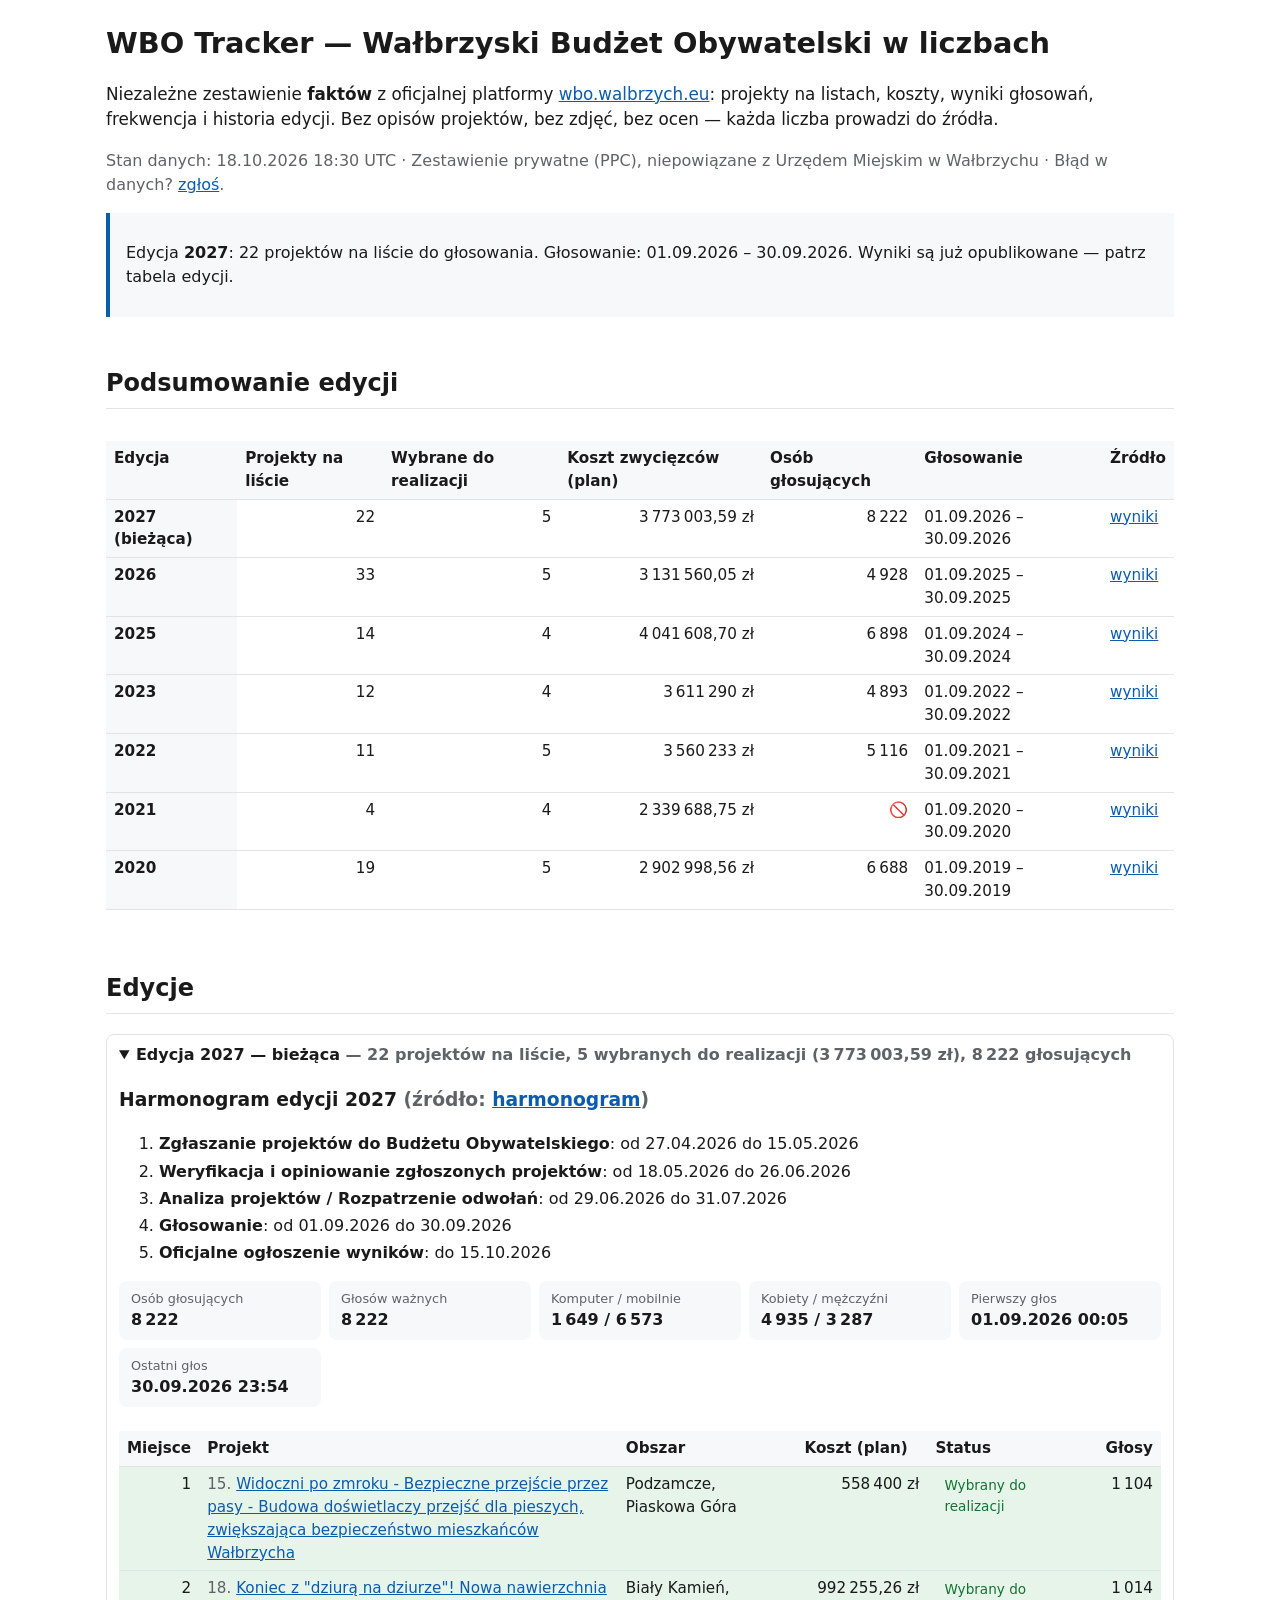
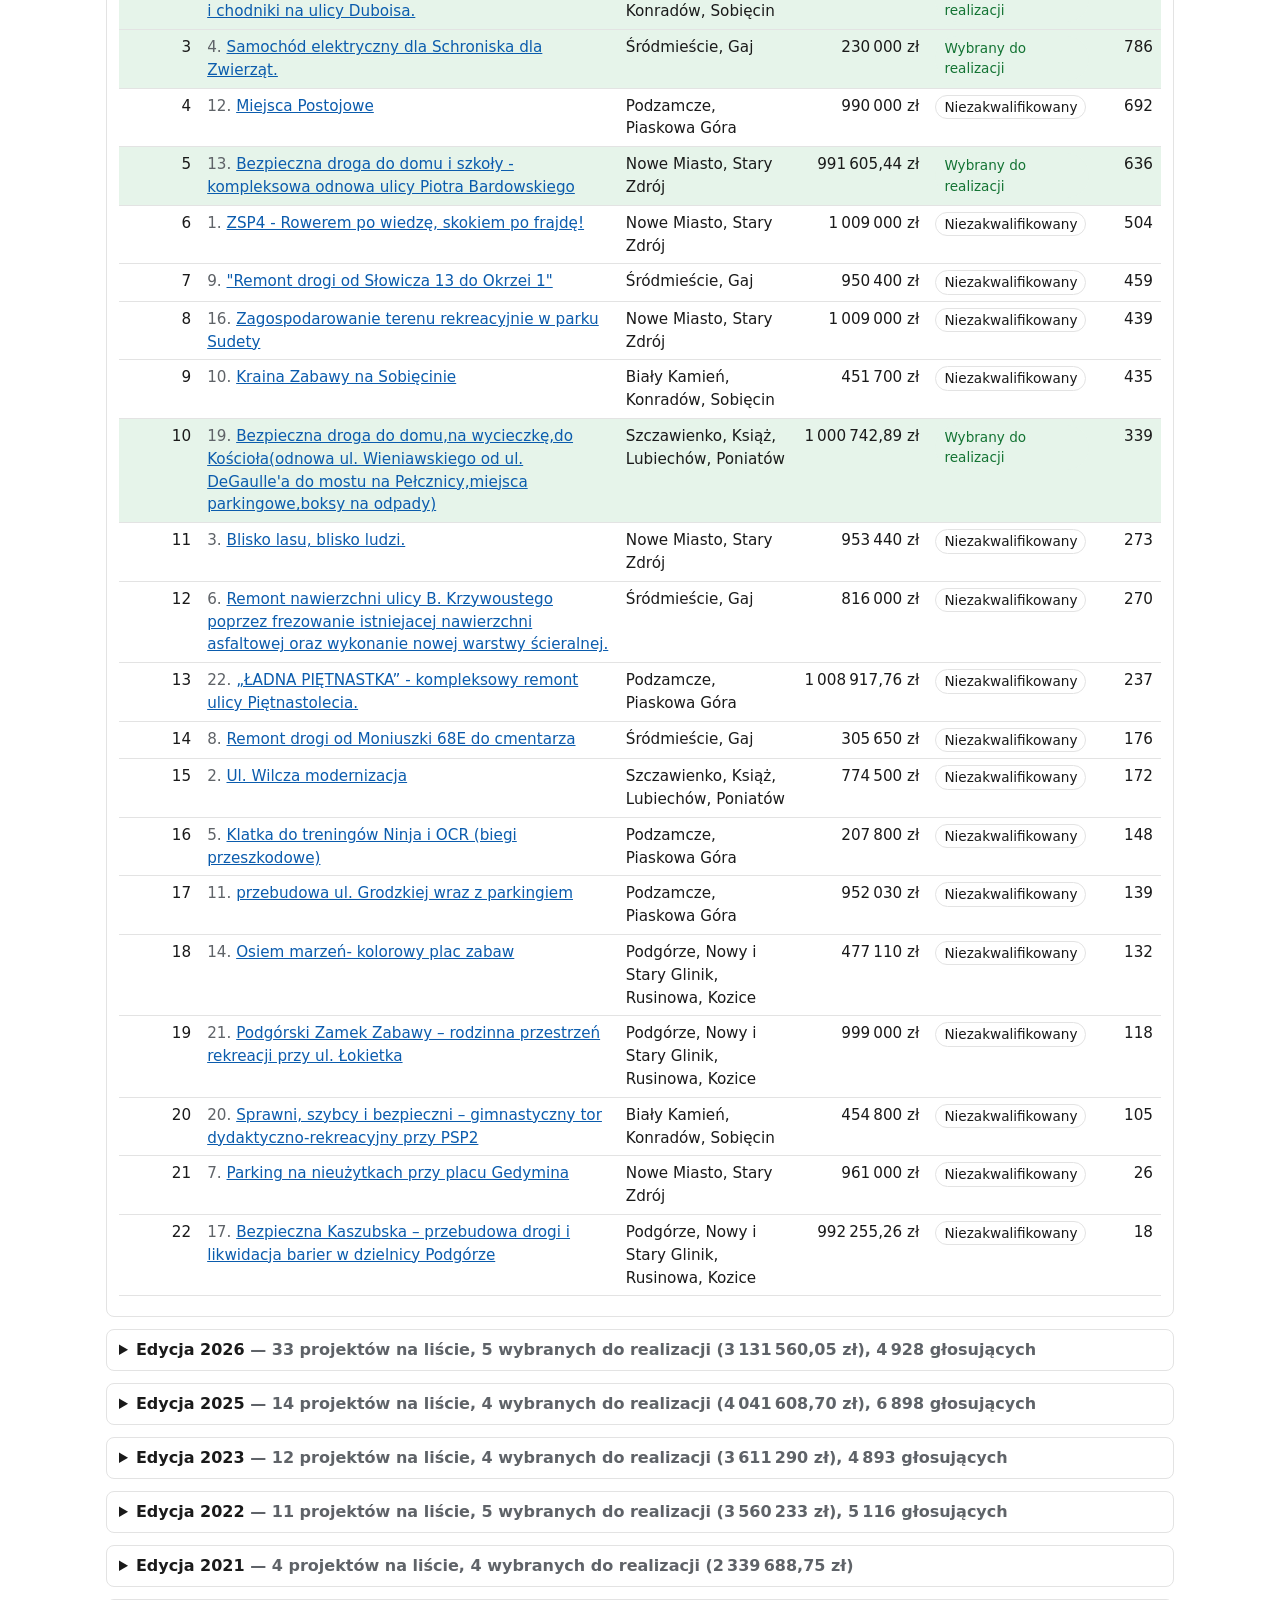
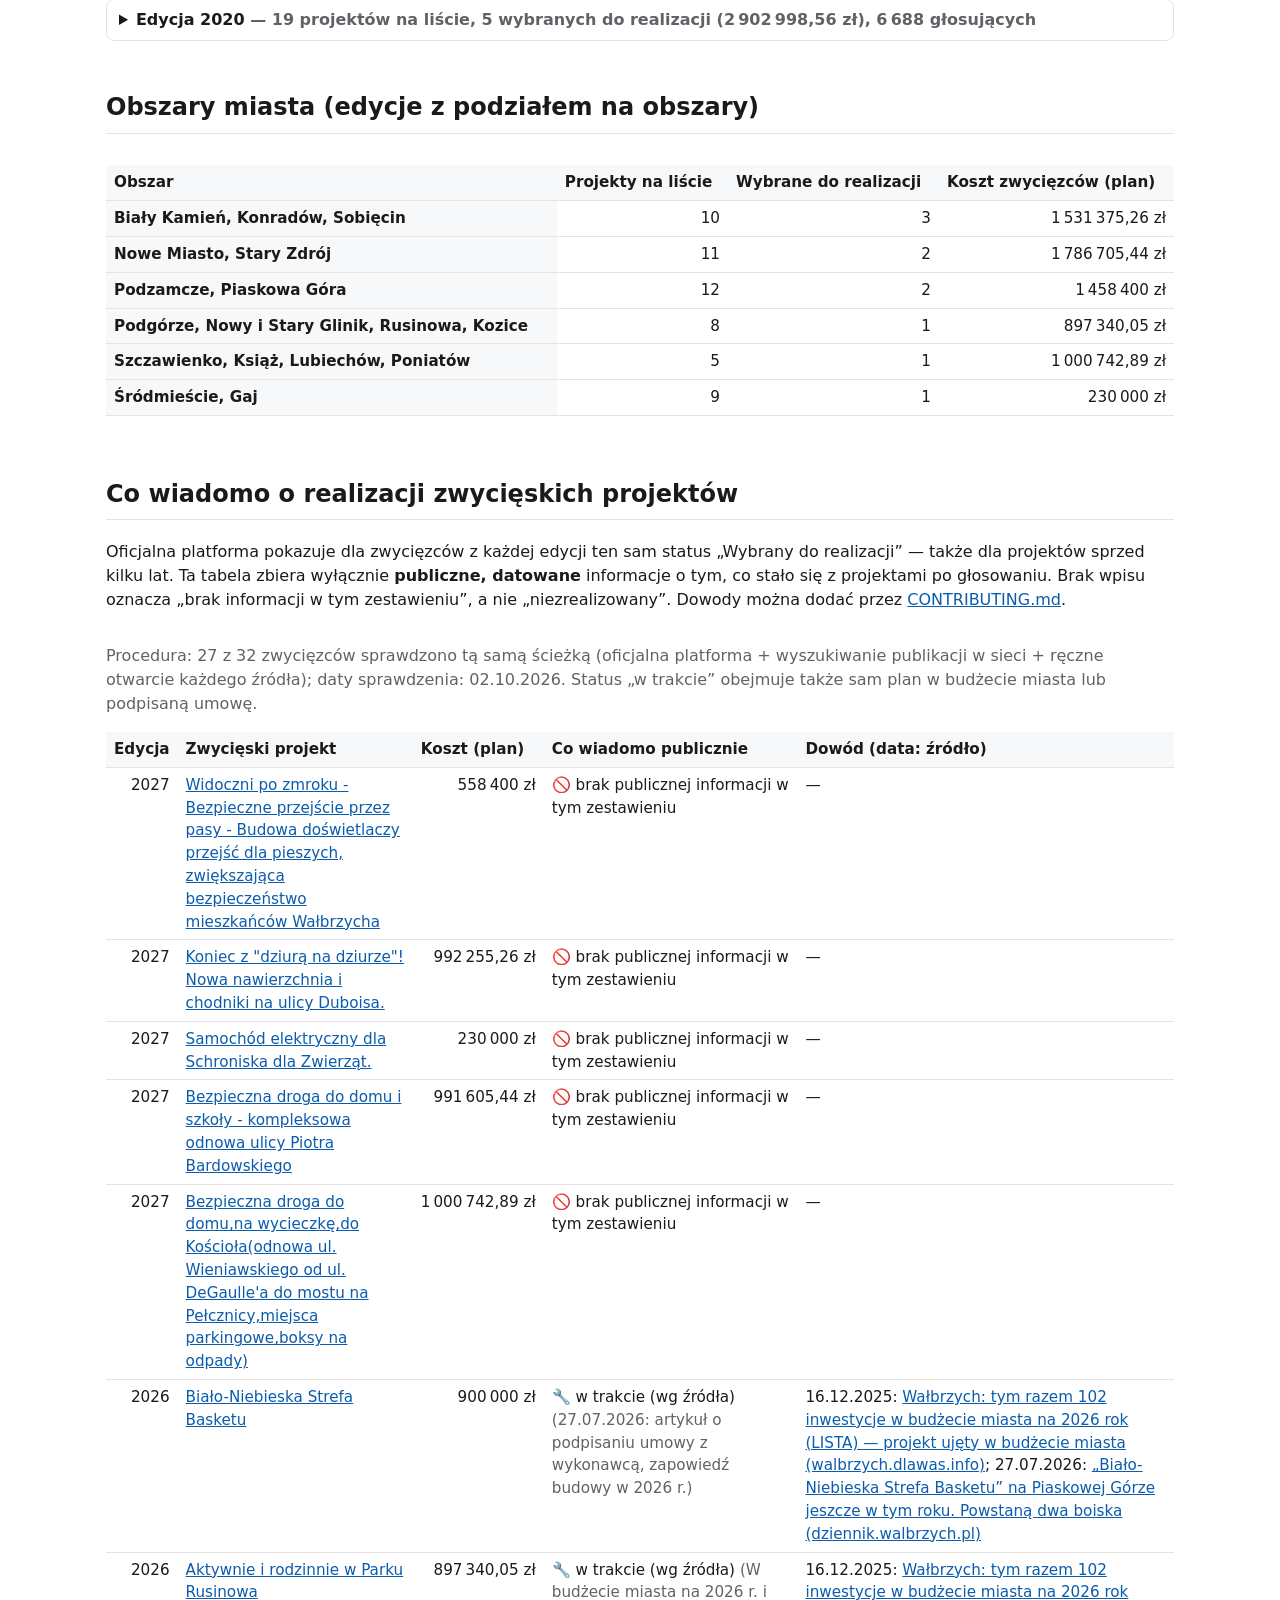
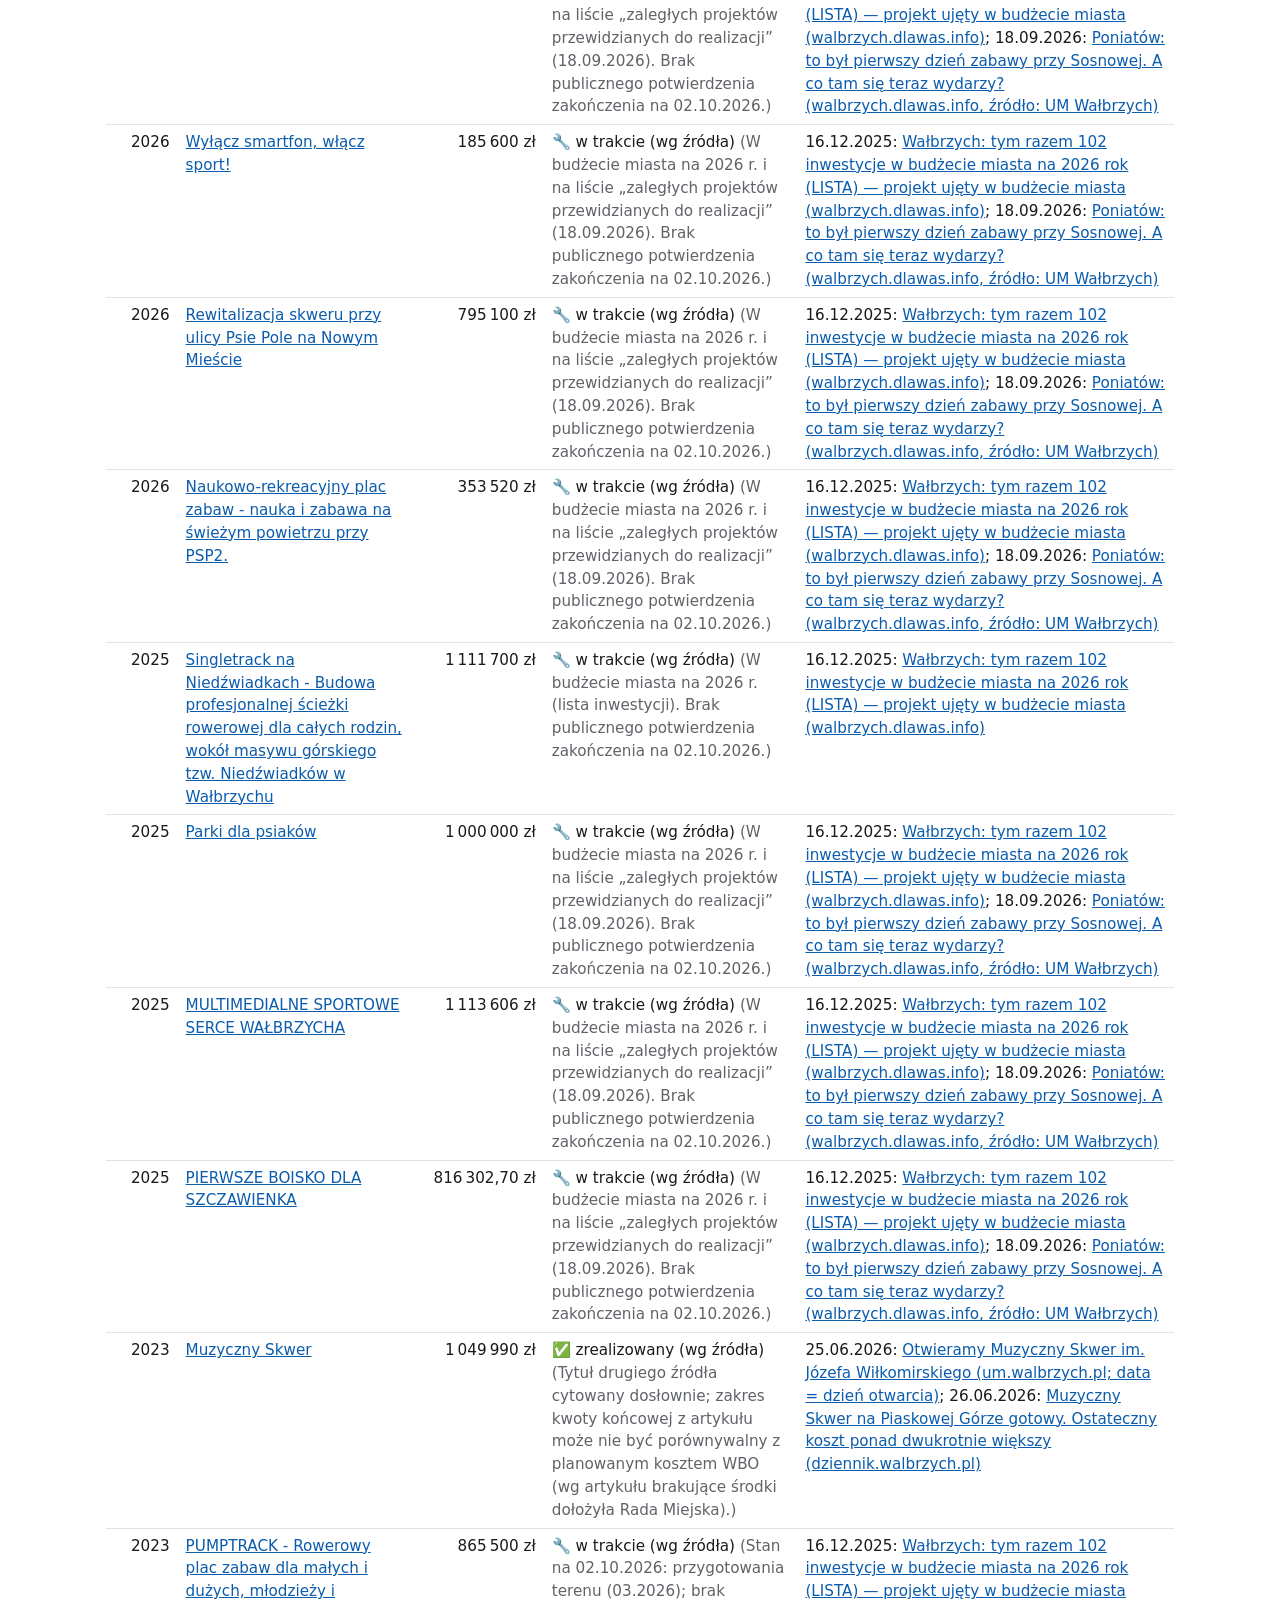
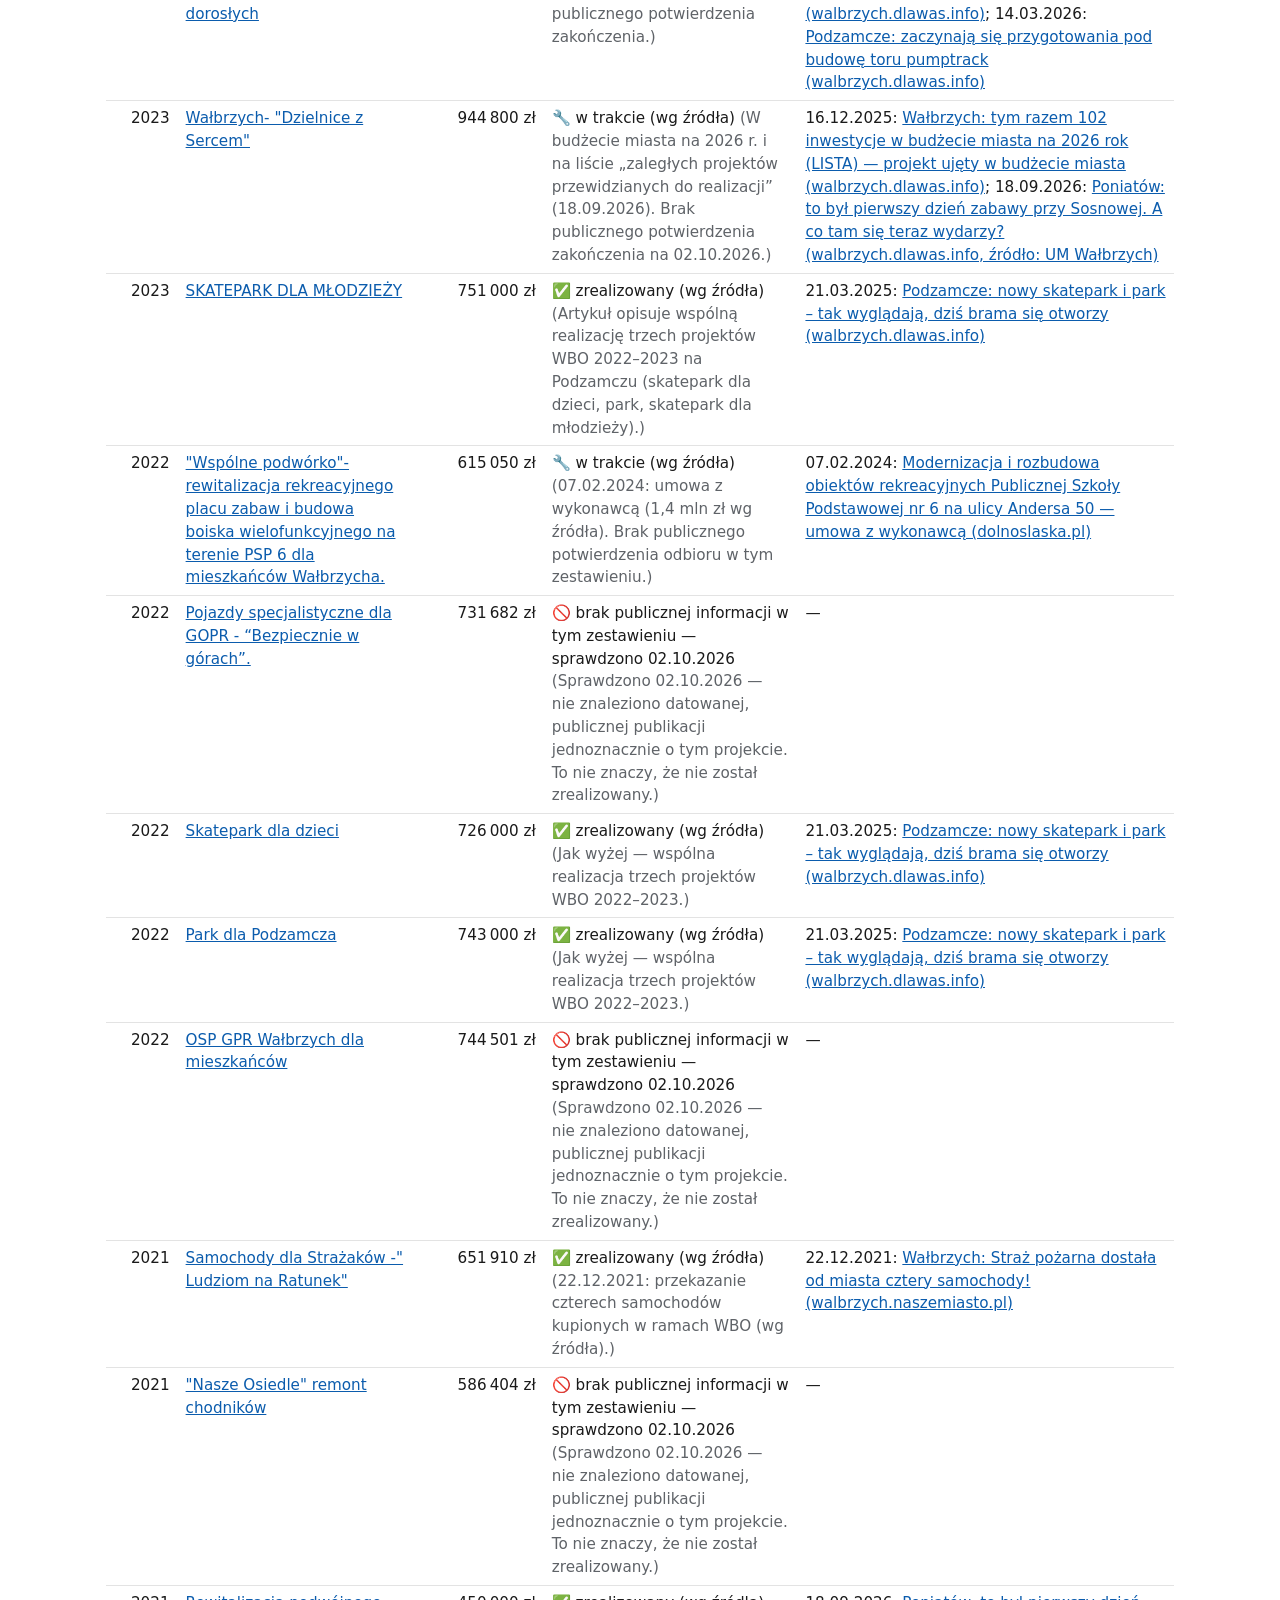
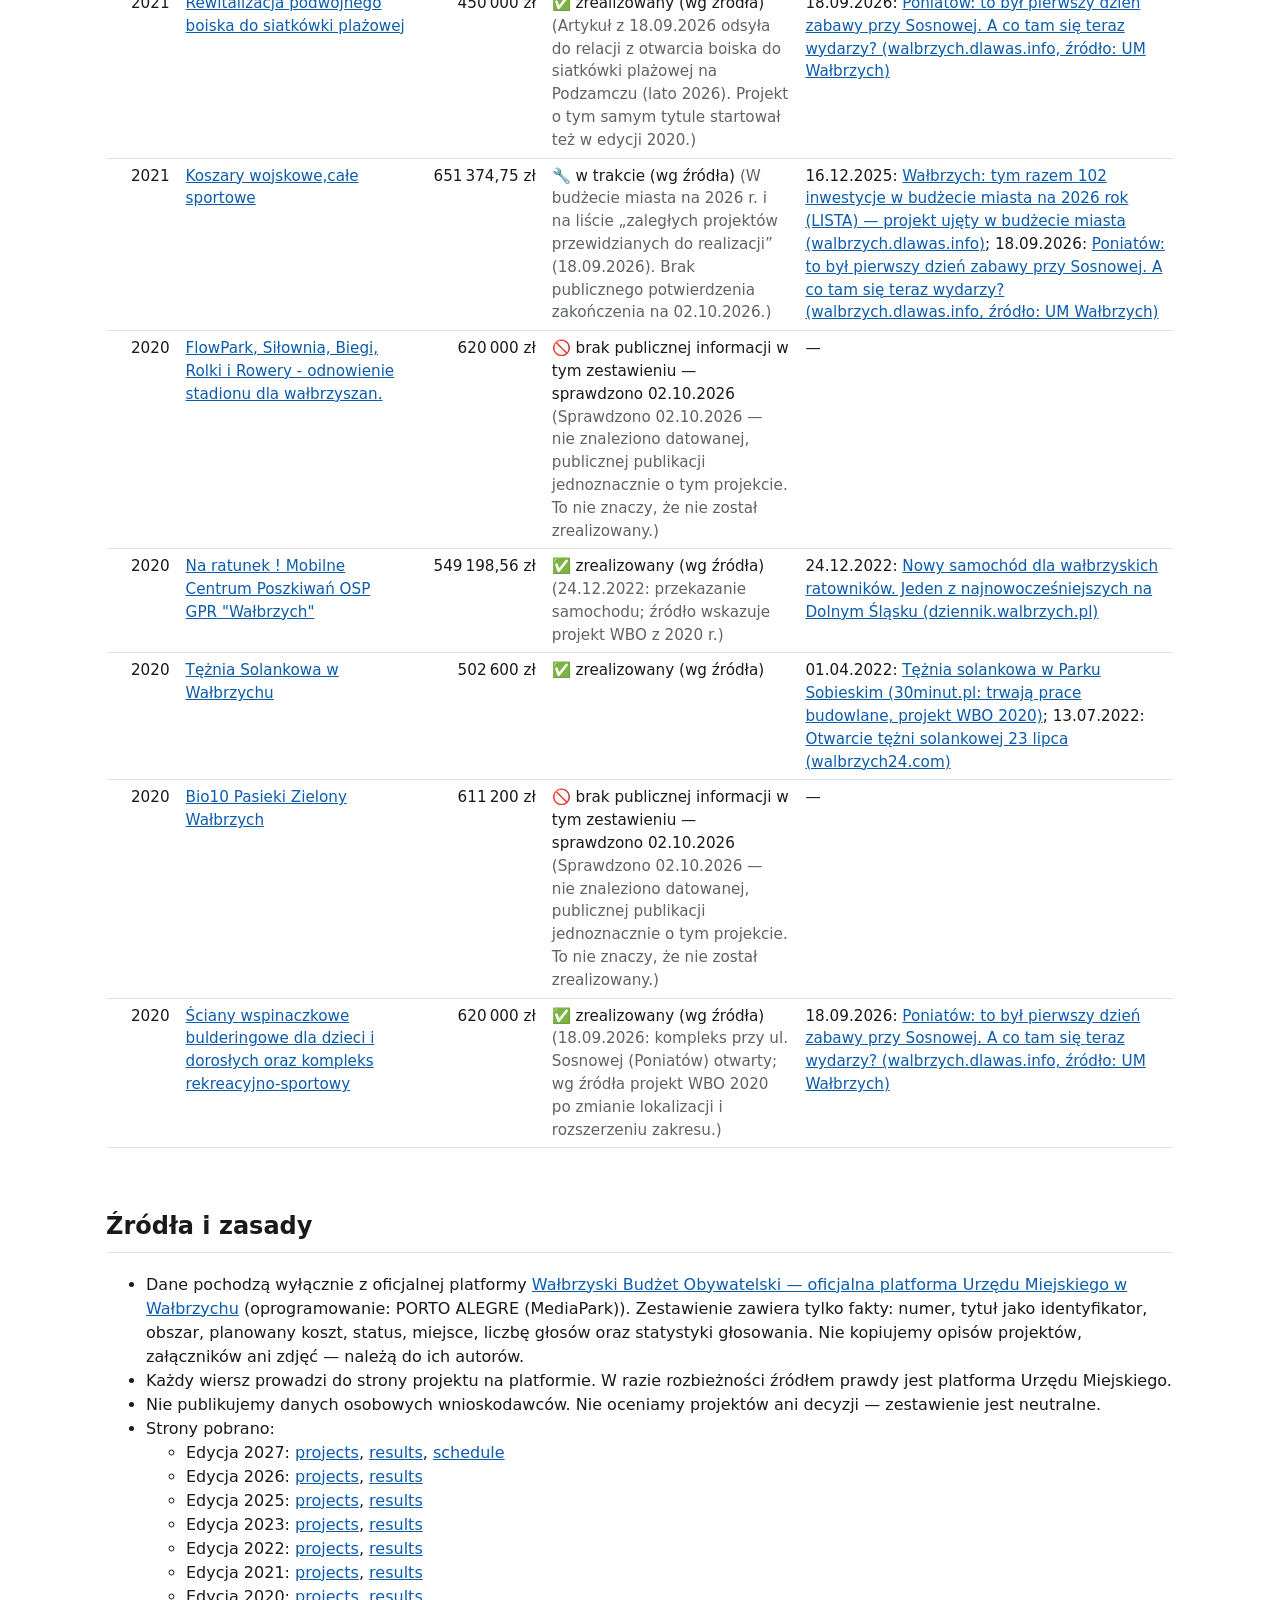
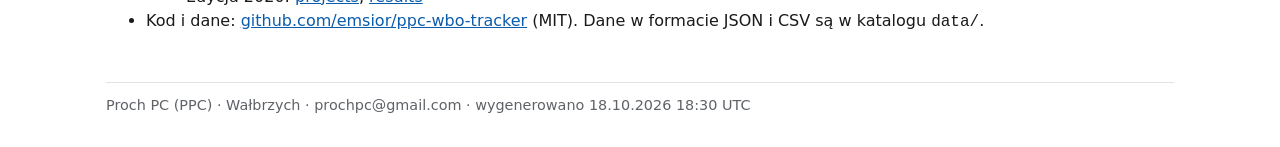
==== commit 0d5bbf47: "data: WBO 2027 results wbo-tracker all (18.10.2026): edition 2027 now has official voting results fo" ====
--- a/docs/index.html
+++ b/docs/index.html
@@ -24,34 +24,34 @@
 <header>
 <h1>WBO Tracker — Wałbrzyski Budżet Obywatelski w liczbach</h1>
 <p class="lead">Niezależne zestawienie <strong>faktów</strong> z oficjalnej platformy <a href="https://wbo.walbrzych.eu" rel="noopener">wbo.walbrzych.eu</a>: projekty na listach, koszty, wyniki głosowań, frekwencja i historia edycji. Bez opisów projektów, bez zdjęć, bez ocen — każda liczba prowadzi do źródła.</p>
-<p class="muted">Stan danych: <time datetime="2026-10-02T07:55:48+00:00">02.10.2026 07:55 UTC</time> · Zestawienie prywatne (PPC), niepowiązane z Urzędem Miejskim w Wałbrzychu · Błąd w danych? <a href="https://github.com/emsior/ppc-wbo-tracker/issues">zgłoś</a>.</p>
+<p class="muted">Stan danych: <time datetime="2026-10-18T18:30:55+00:00">18.10.2026 18:30 UTC</time> · Zestawienie prywatne (PPC), niepowiązane z Urzędem Miejskim w Wałbrzychu · Błąd w danych? <a href="https://github.com/emsior/ppc-wbo-tracker/issues">zgłoś</a>.</p>
 </header>
 
-<div class="notice"><p>Edycja <strong>2027</strong>: 22 projektów na liście do głosowania. Głosowanie: 01.09.2026 – 30.09.2026. Oficjalne ogłoszenie wyników: do 15.10.2026.</p></div>
+<div class="notice"><p>Edycja <strong>2027</strong>: 22 projektów na liście do głosowania. Głosowanie: 01.09.2026 – 30.09.2026. Wyniki są już opublikowane — patrz tabela edycji.</p></div>
 
 <h2 id="podsumowanie">Podsumowanie edycji</h2>
-<div class="table-wrap"><table><thead><tr><th scope="col">Edycja</th><th scope="col">Projekty na liście</th><th scope="col">Wybrane do realizacji</th><th scope="col">Koszt zwycięzców (plan)</th><th scope="col">Osób głosujących</th><th scope="col">Głosowanie</th><th scope="col">Źródło</th></tr></thead><tbody><tr><th scope="row">2027 (bieżąca)</th><td class="num">22</td><td class="num">🚫</td><td class="num">🚫</td><td class="num">🚫</td><td>🚫 – 🚫</td><td>jeszcze nie ogłoszone</td></tr><tr><th scope="row">2026</th><td class="num">33</td><td class="num">5</td><td class="num">3 131 560,05 zł</td><td class="num">4 928</td><td>01.09.2025 – 30.09.2025</td><td><a href="https://wbo.walbrzych.eu/poprzednie-edycje/11/wyniki" rel="noopener">wyniki</a></td></tr><tr><th scope="row">2025</th><td class="num">14</td><td class="num">4</td><td class="num">4 041 608,70 zł</td><td class="num">6 898</td><td>01.09.2024 – 30.09.2024</td><td><a href="https://wbo.walbrzych.eu/poprzednie-edycje/10/wyniki" rel="noopener">wyniki</a></td></tr><tr><th scope="row">2023</th><td class="num">12</td><td class="num">4</td><td class="num">3 611 290 zł</td><td class="num">4 893</td><td>01.09.2022 – 30.09.2022</td><td><a href="https://wbo.walbrzych.eu/poprzednie-edycje/9/wyniki" rel="noopener">wyniki</a></td></tr><tr><th scope="row">2022</th><td class="num">11</td><td class="num">5</td><td class="num">3 560 233 zł</td><td class="num">5 116</td><td>01.09.2021 – 30.09.2021</td><td><a href="https://wbo.walbrzych.eu/poprzednie-edycje/8/wyniki" rel="noopener">wyniki</a></td></tr><tr><th scope="row">2021</th><td class="num">4</td><td class="num">4</td><td class="num">2 339 688,75 zł</td><td class="num">🚫</td><td>01.09.2020 – 30.09.2020</td><td><a href="https://wbo.walbrzych.eu/poprzednie-edycje/7/wyniki" rel="noopener">wyniki</a></td></tr><tr><th scope="row">2020</th><td class="num">19</td><td class="num">5</td><td class="num">2 902 998,56 zł</td><td class="num">6 688</td><td>01.09.2019 – 30.09.2019</td><td><a href="https://wbo.walbrzych.eu/poprzednie-edycje/6/wyniki" rel="noopener">wyniki</a></td></tr></tbody></table></div>
+<div class="table-wrap"><table><thead><tr><th scope="col">Edycja</th><th scope="col">Projekty na liście</th><th scope="col">Wybrane do realizacji</th><th scope="col">Koszt zwycięzców (plan)</th><th scope="col">Osób głosujących</th><th scope="col">Głosowanie</th><th scope="col">Źródło</th></tr></thead><tbody><tr><th scope="row">2027 (bieżąca)</th><td class="num">22</td><td class="num">5</td><td class="num">3 773 003,59 zł</td><td class="num">8 222</td><td>01.09.2026 – 30.09.2026</td><td><a href="https://wbo.walbrzych.eu/wyniki" rel="noopener">wyniki</a></td></tr><tr><th scope="row">2026</th><td class="num">33</td><td class="num">5</td><td class="num">3 131 560,05 zł</td><td class="num">4 928</td><td>01.09.2025 – 30.09.2025</td><td><a href="https://wbo.walbrzych.eu/poprzednie-edycje/11/wyniki" rel="noopener">wyniki</a></td></tr><tr><th scope="row">2025</th><td class="num">14</td><td class="num">4</td><td class="num">4 041 608,70 zł</td><td class="num">6 898</td><td>01.09.2024 – 30.09.2024</td><td><a href="https://wbo.walbrzych.eu/poprzednie-edycje/10/wyniki" rel="noopener">wyniki</a></td></tr><tr><th scope="row">2023</th><td class="num">12</td><td class="num">4</td><td class="num">3 611 290 zł</td><td class="num">4 893</td><td>01.09.2022 – 30.09.2022</td><td><a href="https://wbo.walbrzych.eu/poprzednie-edycje/9/wyniki" rel="noopener">wyniki</a></td></tr><tr><th scope="row">2022</th><td class="num">11</td><td class="num">5</td><td class="num">3 560 233 zł</td><td class="num">5 116</td><td>01.09.2021 – 30.09.2021</td><td><a href="https://wbo.walbrzych.eu/poprzednie-edycje/8/wyniki" rel="noopener">wyniki</a></td></tr><tr><th scope="row">2021</th><td class="num">4</td><td class="num">4</td><td class="num">2 339 688,75 zł</td><td class="num">🚫</td><td>01.09.2020 – 30.09.2020</td><td><a href="https://wbo.walbrzych.eu/poprzednie-edycje/7/wyniki" rel="noopener">wyniki</a></td></tr><tr><th scope="row">2020</th><td class="num">19</td><td class="num">5</td><td class="num">2 902 998,56 zł</td><td class="num">6 688</td><td>01.09.2019 – 30.09.2019</td><td><a href="https://wbo.walbrzych.eu/poprzednie-edycje/6/wyniki" rel="noopener">wyniki</a></td></tr></tbody></table></div>
 
 <h2 id="edycje">Edycje</h2>
-<details id="edycja-2027" open><summary>Edycja 2027 — bieżąca <span class="muted">— 22 projektów na liście</span></summary><h3>Harmonogram edycji 2027 <span class="muted">(źródło: <a href="https://wbo.walbrzych.eu/wszystko-o-budzecie/harmonogram,32" rel="noopener">harmonogram</a>)</span></h3><ol class="schedule"><li><strong>Zgłaszanie projektów do Budżetu Obywatelskiego</strong>: od 27.04.2026 do 15.05.2026</li><li><strong>Weryfikacja i opiniowanie zgłoszonych projektów</strong>: od 18.05.2026 do 26.06.2026</li><li><strong>Analiza projektów / Rozpatrzenie odwołań</strong>: od 29.06.2026 do 31.07.2026</li><li><strong>Głosowanie</strong>: od 01.09.2026 do 30.09.2026</li><li><strong>Oficjalne ogłoszenie wyników</strong>: do 15.10.2026</li></ol><div class="table-wrap"><table><thead><tr><th scope="col">Nr</th><th scope="col">Projekt</th><th scope="col">Obszar</th><th scope="col">Koszt (plan)</th><th scope="col">Status</th></tr></thead><tbody><tr class=""><td class="num">1</td><td><span class="muted">1.</span> <a href="https://wbo.walbrzych.eu/projekt/34572" rel="noopener">ZSP4 - Rowerem po wiedzę, skokiem po frajdę!</a></td><td>Nowe Miasto, Stary Zdrój</td><td class="num">1 009 000 zł</td><td><span class="badge neutral">Wybrany do głosowania</span></td></tr><tr class=""><td class="num">2</td><td><span class="muted">2.</span> <a href="https://wbo.walbrzych.eu/projekt/34621" rel="noopener">Ul. Wilcza modernizacja</a></td><td>Szczawienko, Książ, Lubiechów, Poniatów</td><td class="num">774 500 zł</td><td><span class="badge neutral">Wybrany do głosowania</span></td></tr><tr class=""><td class="num">3</td><td><span class="muted">3.</span> <a href="https://wbo.walbrzych.eu/projekt/34629" rel="noopener">Blisko lasu, blisko ludzi.</a></td><td>Nowe Miasto, Stary Zdrój</td><td class="num">953 440 zł</td><td><span class="badge neutral">Wybrany do głosowania</span></td></tr><tr class=""><td class="num">4</td><td><span class="muted">4.</span> <a href="https://wbo.walbrzych.eu/projekt/34641" rel="noopener">Samochód elektryczny dla Schroniska dla Zwierząt.</a></td><td>Śródmieście, Gaj</td><td class="num">230 000 zł</td><td><span class="badge neutral">Wybrany do głosowania</span></td></tr><tr class=""><td class="num">5</td><td><span class="muted">5.</span> <a href="https://wbo.walbrzych.eu/projekt/34686" rel="noopener">Klatka do treningów Ninja i OCR (biegi przeszkodowe)</a></td><td>Podzamcze, Piaskowa Góra</td><td class="num">207 800 zł</td><td><span class="badge neutral">Wybrany do głosowania</span></td></tr><tr class=""><td class="num">6</td><td><span class="muted">6.</span> <a href="https://wbo.walbrzych.eu/projekt/34735" rel="noopener">Remont nawierzchni ulicy B. Krzywoustego poprzez frezowanie istniejacej nawierzchni asfaltowej oraz wykonanie nowej warstwy ścieralnej.</a></td><td>Śródmieście, Gaj</td><td class="num">816 000 zł</td><td><span class="badge neutral">Wybrany do głosowania</span></td></tr><tr class=""><td class="num">7</td><td><span class="muted">7.</span> <a href="https://wbo.walbrzych.eu/projekt/34767" rel="noopener">Parking na nieużytkach przy placu Gedymina</a></td><td>Nowe Miasto, Stary Zdrój</td><td class="num">961 000 zł</td><td><span class="badge neutral">Wybrany do głosowania</span></td></tr><tr class=""><td class="num">8</td><td><span class="muted">8.</span> <a href="https://wbo.walbrzych.eu/projekt/34771" rel="noopener">Remont drogi od Moniuszki 68E do cmentarza</a></td><td>Śródmieście, Gaj</td><td class="num">305 650 zł</td><td><span class="badge neutral">Wybrany do głosowania</span></td></tr><tr class=""><td class="num">9</td><td><span class="muted">9.</span> <a href="https://wbo.walbrzych.eu/projekt/34774" rel="noopener">&quot;Remont drogi od Słowicza 13 do Okrzei 1&quot;</a></td><td>Śródmieście, Gaj</td><td class="num">950 400 zł</td><td><span class="badge neutral">Wybrany do głosowania</span></td></tr><tr class=""><td class="num">10</td><td><span class="muted">10.</span> <a href="https://wbo.walbrzych.eu/projekt/34838" rel="noopener">Kraina Zabawy na Sobięcinie</a></td><td>Biały Kamień, Konradów, Sobięcin</td><td class="num">451 700 zł</td><td><span class="badge neutral">Wybrany do głosowania</span></td></tr><tr class=""><td class="num">11</td><td><span class="muted">11.</span> <a href="https://wbo.walbrzych.eu/projekt/34846" rel="noopener">przebudowa ul. Grodzkiej wraz z parkingiem</a></td><td>Podzamcze, Piaskowa Góra</td><td class="num">952 030 zł</td><td><span class="badge neutral">Wybrany do głosowania</span></td></tr><tr class=""><td class="num">12</td><td><span class="muted">12.</span> <a href="https://wbo.walbrzych.eu/projekt/34875" rel="noopener">Miejsca Postojowe</a></td><td>Podzamcze, Piaskowa Góra</td><td class="num">990 000 zł</td><td><span class="badge neutral">Wybrany do głosowania</span></td></tr><tr class=""><td class="num">13</td><td><span class="muted">13.</span> <a href="https://wbo.walbrzych.eu/projekt/34880" rel="noopener">Bezpieczna droga do domu i szkoły - kompleksowa odnowa ulicy Piotra Bardowskiego</a></td><td>Nowe Miasto, Stary Zdrój</td><td class="num">991 605,44 zł</td><td><span class="badge neutral">Wybrany do głosowania</span></td></tr><tr class=""><td class="num">14</td><td><span class="muted">14.</span> <a href="https://wbo.walbrzych.eu/projekt/34895" rel="noopener">Osiem marzeń- kolorowy plac zabaw</a></td><td>Podgórze, Nowy i Stary Glinik, Rusinowa, Kozice</td><td class="num">477 110 zł</td><td><span class="badge neutral">Wybrany do głosowania</span></td></tr><tr class=""><td class="num">15</td><td><span class="muted">15.</span> <a href="https://wbo.walbrzych.eu/projekt/34911" rel="noopener">Widoczni po zmroku - Bezpieczne przejście przez pasy - Budowa doświetlaczy przejść dla pieszych, zwiększająca bezpieczeństwo mieszkańców Wałbrzycha</a></td><td>Podzamcze, Piaskowa Góra</td><td class="num">558 400 zł</td><td><span class="badge neutral">Wybrany do głosowania</span></td></tr><tr class=""><td class="num">16</td><td><span class="muted">16.</span> <a href="https://wbo.walbrzych.eu/projekt/34942" rel="noopener">Zagospodarowanie terenu rekreacyjnie w parku Sudety</a></td><td>Nowe Miasto, Stary Zdrój</td><td class="num">1 009 000 zł</td><td><span class="badge neutral">Wybrany do głosowania</span></td></tr><tr class=""><td class="num">17</td><td><span class="muted">17.</span> <a href="https://wbo.walbrzych.eu/projekt/34962" rel="noopener">Bezpieczna Kaszubska – przebudowa drogi i likwidacja barier w dzielnicy Podgórze</a></td><td>Podgórze, Nowy i Stary Glinik, Rusinowa, Kozice</td><td class="num">992 255,26 zł</td><td><span class="badge neutral">Wybrany do głosowania</span></td></tr><tr class=""><td class="num">18</td><td><span class="muted">18.</span> <a href="https://wbo.walbrzych.eu/projekt/34971" rel="noopener">Koniec z &quot;dziurą na dziurze&quot;! Nowa nawierzchnia i chodniki na ulicy Duboisa.</a></td><td>Biały Kamień, Konradów, Sobięcin</td><td class="num">992 255,26 zł</td><td><span class="badge neutral">Wybrany do głosowania</span></td></tr><tr class=""><td class="num">19</td><td><span class="muted">19.</span> <a href="https://wbo.walbrzych.eu/projekt/35007" rel="noopener">Bezpieczna droga do domu,na wycieczkę,do Kościoła(odnowa ul. Wieniawskiego od ul. DeGaulle&#x27;a do mostu na Pełcznicy,miejsca parkingowe,boksy na odpady)</a></td><td>Szczawienko, Książ, Lubiechów, Poniatów</td><td class="num">1 000 742,89 zł</td><td><span class="badge neutral">Wybrany do głosowania</span></td></tr><tr class=""><td class="num">20</td><td><span class="muted">20.</span> <a href="https://wbo.walbrzych.eu/projekt/35060" rel="noopener">Sprawni, szybcy i bezpieczni – gimnastyczny tor dydaktyczno-rekreacyjny przy PSP2</a></td><td>Biały Kamień, Konradów, Sobięcin</td><td class="num">454 800 zł</td><td><span class="badge neutral">Wybrany do głosowania</span></td></tr><tr class=""><td class="num">21</td><td><span class="muted">21.</span> <a href="https://wbo.walbrzych.eu/projekt/35091" rel="noopener">Podgórski Zamek Zabawy – rodzinna przestrzeń rekreacji przy ul. Łokietka</a></td><td>Podgórze, Nowy i Stary Glinik, Rusinowa, Kozice</td><td class="num">999 000 zł</td><td><span class="badge neutral">Wybrany do głosowania</span></td></tr><tr class=""><td class="num">22</td><td><span class="muted">22.</span> <a href="https://wbo.walbrzych.eu/projekt/35096" rel="noopener">„ŁADNA PIĘTNASTKA” - kompleksowy remont ulicy Piętnastolecia.</a></td><td>Podzamcze, Piaskowa Góra</td><td class="num">1 008 917,76 zł</td><td><span class="badge neutral">Wybrany do głosowania</span></td></tr></tbody></table></div></details><details id="edycja-2026"><summary>Edycja 2026 <span class="muted">— 33 projektów na liście, 5 wybranych do realizacji (3 131 560,05 zł), 4 928 głosujących</span></summary><dl class="stats"><div><dt>Osób głosujących</dt><dd>4 928</dd></div><div><dt>Głosów ważnych</dt><dd>4 928</dd></div><div><dt>Komputer / mobilnie</dt><dd>794 / 4 134</dd></div><div><dt>Kobiety / mężczyźni</dt><dd>2 995 / 1 933</dd></div><div><dt>Pierwszy głos</dt><dd>01.09.2025 00:01</dd></div><div><dt>Ostatni głos</dt><dd>30.09.2025 23:32</dd></div></dl><div class="table-wrap"><table><thead><tr><th scope="col">Miejsce</th><th scope="col">Projekt</th><th scope="col">Obszar</th><th scope="col">Koszt (plan)</th><th scope="col">Status</th><th scope="col">Głosy</th></tr></thead><tbody><tr class="winner"><td class="num">1</td><td><span class="muted">7.</span> <a href="https://wbo.walbrzych.eu/projekt/29485" rel="noopener">Biało-Niebieska Strefa Basketu</a></td><td>Podzamcze, Piaskowa Góra</td><td class="num">900 000 zł</td><td><span class="badge win">Wybrany do realizacji</span></td><td class="num">1 438</td></tr><tr class="winner"><td class="num">2</td><td><span class="muted">5.</span> <a href="https://wbo.walbrzych.eu/projekt/29443" rel="noopener">Aktywnie i rodzinnie w Parku Rusinowa</a></td><td>Podgórze, Nowy i Stary Glinik, Rusinowa, Kozice</td><td class="num">897 340,05 zł</td><td><span class="badge win">Wybrany do realizacji</span></td><td class="num">594</td></tr><tr class="winner"><td class="num">3</td><td><span class="muted">27.</span> <a href="https://wbo.walbrzych.eu/projekt/29738" rel="noopener">Wyłącz smartfon, włącz sport!</a></td><td>Biały Kamień, Konradów, Sobięcin</td><td class="num">185 600 zł</td><td><span class="badge win">Wybrany do realizacji</span></td><td class="num">462</td></tr><tr class="winner"><td class="num">4</td><td><span class="muted">15.</span> <a href="https://wbo.walbrzych.eu/projekt/29612" rel="noopener">Rewitalizacja skweru przy ulicy Psie Pole na Nowym Mieście</a></td><td>Nowe Miasto, Stary Zdrój</td><td class="num">795 100 zł</td><td><span class="badge win">Wybrany do realizacji</span></td><td class="num">408</td></tr><tr class="winner"><td class="num">5</td><td><span class="muted">19.</span> <a href="https://wbo.walbrzych.eu/projekt/29667" rel="noopener">Naukowo-rekreacyjny plac zabaw - nauka i zabawa na świeżym powietrzu przy PSP2.</a></td><td>Biały Kamień, Konradów, Sobięcin</td><td class="num">353 520 zł</td><td><span class="badge win">Wybrany do realizacji</span></td><td class="num">362</td></tr><tr class=""><td class="num">6</td><td><span class="muted">22.</span> <a href="https://wbo.walbrzych.eu/projekt/29701" rel="noopener">PODZAMCZE GRA RAZEM - KOSZYKÓWKA,WSPINACZKA,SZACHY I PING PONG</a></td><td>Podzamcze, Piaskowa Góra</td><td class="num">893 920 zł</td><td><span class="badge neutral">Niezakwalifikowany</span></td><td class="num">226</td></tr><tr class=""><td class="num">7</td><td><span class="muted">1.</span> <a href="https://wbo.walbrzych.eu/projekt/29349" rel="noopener">Bike Park pod Chełmcem, czyli Wałbrzyski Park Umiejętności Rowerowych przeznaczony dla całych rodzin</a></td><td>Nowe Miasto, Stary Zdrój</td><td class="num">899 365 zł</td><td><span class="badge neutral">Niezakwalifikowany</span></td><td class="num">225</td></tr><tr class=""><td class="num">8</td><td><span class="muted">12.</span> <a href="https://wbo.walbrzych.eu/projekt/29522" rel="noopener">Emocje w Ruchu</a></td><td>Nowe Miasto, Stary Zdrój</td><td class="num">900 000 zł</td><td><span class="badge neutral">Niezakwalifikowany</span></td><td class="num">171</td></tr><tr class=""><td class="num">9</td><td><span class="muted">3.</span> <a href="https://wbo.walbrzych.eu/projekt/29422" rel="noopener">Górnik 8.0 - święto wałbrzyskiego sportu dla każdego</a></td><td>Biały Kamień, Konradów, Sobięcin</td><td class="num">730 000 zł</td><td><span class="badge neutral">Niezakwalifikowany</span></td><td class="num">126</td></tr><tr class=""><td class="num">10</td><td><span class="muted">4.</span> <a href="https://wbo.walbrzych.eu/projekt/29425" rel="noopener">Rowerem do szkoły - budowa bezpiecznych parkingów rowerowych przy PSP nr 15, PSP nr 26 i ZSP nr 6</a></td><td>Podzamcze, Piaskowa Góra</td><td class="num">280 000 zł</td><td><span class="badge neutral">Niezakwalifikowany</span></td><td class="num">120</td></tr><tr class=""><td class="num">11</td><td><span class="muted">18.</span> <a href="https://wbo.walbrzych.eu/projekt/29660" rel="noopener">Siatkarze na plażę</a></td><td>Podzamcze, Piaskowa Góra</td><td class="num">570 000 zł</td><td><span class="badge neutral">Niezakwalifikowany</span></td><td class="num">115</td></tr><tr class=""><td class="num">12</td><td><span class="muted">11.</span> <a href="https://wbo.walbrzych.eu/projekt/29505" rel="noopener">Rowerem do szkoły - budowa bezpiecznych parkingów rowerowych przy Zespole Szkół nr 5</a></td><td>Szczawienko, Książ, Lubiechów, Poniatów</td><td class="num">114 000 zł</td><td><span class="badge neutral">Niezakwalifikowany</span></td><td class="num">60</td></tr><tr class=""><td class="num">13</td><td><span class="muted">10.</span> <a href="https://wbo.walbrzych.eu/projekt/29503" rel="noopener">Rowerem do szkoły - budowa bezpiecznych parkingów rowerowych przy PSP nr 23, ZSP nr 4, ZSP nr 3 i I Liceum Ogólnokształcącym</a></td><td>Nowe Miasto, Stary Zdrój</td><td class="num">192 000 zł</td><td><span class="badge neutral">Niezakwalifikowany</span></td><td class="num">55</td></tr><tr class=""><td class="num">14</td><td><span class="muted">8.</span> <a href="https://wbo.walbrzych.eu/projekt/29486" rel="noopener">Rowerem do szkoły - budowa bezpiecznych parkingów rowerowych przy PSP nr 6 i ZSP nr 1</a></td><td>Biały Kamień, Konradów, Sobięcin</td><td class="num">64 000 zł</td><td><span class="badge neutral">Niezakwalifikowany</span></td><td class="num">52</td></tr><tr class=""><td class="num">15</td><td><span class="muted">25.</span> <a href="https://wbo.walbrzych.eu/projekt/29726" rel="noopener">Stacja Słowacki - miejsce spotkań i łącznik kultur</a></td><td>Śródmieście, Gaj</td><td class="num">200 000 zł</td><td><span class="badge neutral">Niezakwalifikowany</span></td><td class="num">50</td></tr><tr class=""><td class="num">16</td><td><span class="muted">23.</span> <a href="https://wbo.walbrzych.eu/projekt/29702" rel="noopener">Przejście dla pieszych przy Alei Podwale na wysokości ul. Palisadowej 97/97a</a></td><td>Podzamcze, Piaskowa Góra</td><td class="num">40 650 zł</td><td><span class="badge neutral">Niezakwalifikowany</span></td><td class="num">48</td></tr><tr class=""><td class="num">17</td><td><span class="muted">16.</span> <a href="https://wbo.walbrzych.eu/projekt/29637" rel="noopener">Rowerem do szkoły - budowa bezpiecznych parkingów rowerowych przy ZSP nr 2, ZSP nr 5, ZSZS, ZSP &quot;Energetyk&quot; i II LO</a></td><td>Śródmieście, Gaj</td><td class="num">182 000 zł</td><td><span class="badge neutral">Niezakwalifikowany</span></td><td class="num">43</td></tr><tr class=""><td class="num">18</td><td><span class="muted">20.</span> <a href="https://wbo.walbrzych.eu/projekt/29676" rel="noopener">kurtyny wodne dla dzieci i dorosłych</a></td><td>Podzamcze, Piaskowa Góra</td><td class="num">600 000 zł</td><td><span class="badge neutral">Niezakwalifikowany</span></td><td class="num">40</td></tr><tr class=""><td class="num">18</td><td><span class="muted">26.</span> <a href="https://wbo.walbrzych.eu/projekt/29734" rel="noopener">Nasze Osiedle - remont chodników</a></td><td>Podgórze, Nowy i Stary Glinik, Rusinowa, Kozice</td><td class="num">591 860 zł</td><td><span class="badge neutral">Niezakwalifikowany</span></td><td class="num">40</td></tr><tr class=""><td class="num">20</td><td><span class="muted">14.</span> <a href="https://wbo.walbrzych.eu/projekt/29599" rel="noopener">Komeda. Powrót po 70 latach</a></td><td>Śródmieście, Gaj</td><td class="num">130 000 zł</td><td><span class="badge neutral">Niezakwalifikowany</span></td><td class="num">33</td></tr><tr class=""><td class="num">21</td><td><span class="muted">13.</span> <a href="https://wbo.walbrzych.eu/projekt/29547" rel="noopener">Ceramiczna rzeźba plenerowa - &quot;Czas miejsca&quot;</a></td><td>Biały Kamień, Konradów, Sobięcin</td><td class="num">39 818,22 zł</td><td><span class="badge neutral">Niezakwalifikowany</span></td><td class="num">32</td></tr><tr class=""><td class="num">21</td><td><span class="muted">31.</span> <a href="https://wbo.walbrzych.eu/projekt/29745" rel="noopener">Wałbrzyski System Edukacyjno-Ostrzegawczy &quot;Pogodny Wałbrzych&quot; – Sieć Stacji Pogody przy Szkołach: I LO Nowe Miasto oraz SP nr 30 Stary Zdrój</a></td><td>Nowe Miasto, Stary Zdrój</td><td class="num">70 000 zł</td><td><span class="badge neutral">Niezakwalifikowany</span></td><td class="num">32</td></tr><tr class=""><td class="num">23</td><td><span class="muted">32.</span> <a href="https://wbo.walbrzych.eu/projekt/29746" rel="noopener">Wałbrzyski System Edukacyjno-Ostrzegawczy &quot;Pogodny Wałbrzych&quot; – Sieć Stacji Pogody przy Szkołach: SP nr 28 Śródmieście oraz ZSP nr 2 Gaj</a></td><td>Śródmieście, Gaj</td><td class="num">70 000 zł</td><td><span class="badge neutral">Niezakwalifikowany</span></td><td class="num">26</td></tr><tr class=""><td class="num">24</td><td><span class="muted">28.</span> <a href="https://wbo.walbrzych.eu/projekt/29742" rel="noopener">Wykonanie terenu rekreacyjnego z placem zabaw przy Wspólnocie Mieszkaniowej &quot;Psie Pole 20&quot; na Nowym Mieście</a></td><td>Nowe Miasto, Stary Zdrój</td><td class="num">895 000 zł</td><td><span class="badge neutral">Niezakwalifikowany</span></td><td class="num">25</td></tr><tr class=""><td class="num">25</td><td><span class="muted">2.</span> <a href="https://wbo.walbrzych.eu/projekt/29399" rel="noopener">Budowa stacjonarnych miejsc do doraźnego serwisowania rowerów</a></td><td>Szczawienko, Książ, Lubiechów, Poniatów</td><td class="num">30 000 zł</td><td><span class="badge neutral">Niezakwalifikowany</span></td><td class="num">22</td></tr><tr class=""><td class="num">26</td><td><span class="muted">24.</span> <a href="https://wbo.walbrzych.eu/projekt/29716" rel="noopener">Wałbrzyski System Edukacyjno-Ostrzegawczy &quot;Pogodny Wałbrzych&quot;– Sieć Stacji Pogody przy Szkołach: SP nr 37 Piaskowa Góra oraz ZSP nr 6 Podzamcze</a></td><td>Podzamcze, Piaskowa Góra</td><td class="num">70 000 zł</td><td><span class="badge neutral">Niezakwalifikowany</span></td><td class="num">21</td></tr><tr class=""><td class="num">27</td><td><span class="muted">17.</span> <a href="https://wbo.walbrzych.eu/projekt/29639" rel="noopener">Rowerem do szkoły - budowa bezpiecznych parkingów rowerowych przy ZSP nr 8 i ZS nr 7</a></td><td>Podgórze, Nowy i Stary Glinik, Rusinowa, Kozice</td><td class="num">108 000 zł</td><td><span class="badge neutral">Niezakwalifikowany</span></td><td class="num">18</td></tr><tr class=""><td class="num">27</td><td><span class="muted">21.</span> <a href="https://wbo.walbrzych.eu/projekt/29697" rel="noopener">AGAPE ACADEMY STOP HEJTOWI</a></td><td>Biały Kamień, Konradów, Sobięcin</td><td class="num">99 688 zł</td><td><span class="badge neutral">Niezakwalifikowany</span></td><td class="num">18</td></tr><tr class=""><td class="num">29</td><td><span class="muted">33.</span> <a href="https://wbo.walbrzych.eu/projekt/29747" rel="noopener">Wałbrzyski System Edukacyjno-Ostrzegawczy &quot;Pogodny Wałbrzych&quot;– Sieć Stacji Pogody przy Szkołach: Zespół Szkół nr 7 Rusinowa oraz SP nr 5 Podgórze</a></td><td>Podgórze, Nowy i Stary Glinik, Rusinowa, Kozice</td><td class="num">70 000 zł</td><td><span class="badge neutral">Niezakwalifikowany</span></td><td class="num">17</td></tr><tr class=""><td class="num">30</td><td><span class="muted">6.</span> <a href="https://wbo.walbrzych.eu/projekt/29479" rel="noopener">Rusinowa rzuca dyskiem – disc golf w parku!</a></td><td>Podgórze, Nowy i Stary Glinik, Rusinowa, Kozice</td><td class="num">61 393 zł</td><td><span class="badge neutral">Niezakwalifikowany</span></td><td class="num">16</td></tr><tr class=""><td class="num">30</td><td><span class="muted">30.</span> <a href="https://wbo.walbrzych.eu/projekt/29744" rel="noopener">Wałbrzyski System Edukacyjno-Ostrzegawczy &quot;Pogodny Wałbrzych&quot; – Sieć Stacji Pogody przy Szkołach: SP nr 2 Biały Kamień oraz III LO Sobięcin</a></td><td>Biały Kamień, Konradów, Sobięcin</td><td class="num">70 000 zł</td><td><span class="badge neutral">Niezakwalifikowany</span></td><td class="num">16</td></tr><tr class=""><td class="num">32</td><td><span class="muted">29.</span> <a href="https://wbo.walbrzych.eu/projekt/29743" rel="noopener">Wałbrzyski System Edukacyjno-Ostrzegawczy &quot;Pogodny Wałbrzych&quot; – Sieć Stacji Pogody przy Szkołach: SP nr 5 Szczawienko oraz Żłobek nr 8 Poniatów</a></td><td>Szczawienko, Książ, Lubiechów, Poniatów</td><td class="num">70 000 zł</td><td><span class="badge neutral">Niezakwalifikowany</span></td><td class="num">9</td></tr><tr class=""><td class="num">33</td><td><span class="muted">9.</span> <a href="https://wbo.walbrzych.eu/projekt/29501" rel="noopener">Jak korzystać z AI w praktyce?</a></td><td>Śródmieście, Gaj</td><td class="num">91 260 zł</td><td><span class="badge neutral">Niezakwalifikowany</span></td><td class="num">8</td></tr></tbody></table></div></details><details id="edycja-2025"><summary>Edycja 2025 <span class="muted">— 14 projektów na liście, 4 wybranych do realizacji (4 041 608,70 zł), 6 898 głosujących</span></summary><dl class="stats"><div><dt>Osób głosujących</dt><dd>6 898</dd></div><div><dt>Głosów ważnych</dt><dd>6 898</dd></div><div><dt>Komputer / mobilnie</dt><dd>1 598 / 5 300</dd></div><div><dt>Kobiety / mężczyźni</dt><dd>3 954 / 2 944</dd></div><div><dt>Pierwszy głos</dt><dd>01.09.2024 00:04</dd></div><div><dt>Ostatni głos</dt><dd>30.09.2024 23:48</dd></div></dl><div class="table-wrap"><table><thead><tr><th scope="col">Miejsce</th><th scope="col">Projekt</th><th scope="col">Koszt (plan)</th><th scope="col">Status</th><th scope="col">Głosy</th></tr></thead><tbody><tr class="winner"><td class="num">1</td><td><span class="muted">2.</span> <a href="https://wbo.walbrzych.eu/projekt/20648" rel="noopener">Singletrack na Niedźwiadkach - Budowa profesjonalnej ścieżki rowerowej dla całych rodzin, wokół masywu górskiego tzw. Niedźwiadków w Wałbrzychu</a></td><td class="num">1 111 700 zł</td><td><span class="badge win">Wybrany do realizacji</span></td><td class="num">1 250</td></tr><tr class="winner"><td class="num">2</td><td><span class="muted">1.</span> <a href="https://wbo.walbrzych.eu/projekt/20506" rel="noopener">Parki dla psiaków</a></td><td class="num">1 000 000 zł</td><td><span class="badge win">Wybrany do realizacji</span></td><td class="num">1 039</td></tr><tr class="winner"><td class="num">3</td><td><span class="muted">10.</span> <a href="https://wbo.walbrzych.eu/projekt/21525" rel="noopener">MULTIMEDIALNE SPORTOWE SERCE WAŁBRZYCHA</a></td><td class="num">1 113 606 zł</td><td><span class="badge win">Wybrany do realizacji</span></td><td class="num">814</td></tr><tr class="winner"><td class="num">4</td><td><span class="muted">13.</span> <a href="https://wbo.walbrzych.eu/projekt/21588" rel="noopener">PIERWSZE BOISKO DLA SZCZAWIENKA</a></td><td class="num">816 302,70 zł</td><td><span class="badge win">Wybrany do realizacji</span></td><td class="num">749</td></tr><tr class=""><td class="num">5</td><td><span class="muted">3.</span> <a href="https://wbo.walbrzych.eu/projekt/21054" rel="noopener">Aktywnie i rodzinnie w Parku Rusinowa</a></td><td class="num">1 124 160 zł</td><td><span class="badge neutral">Niezakwalifikowany</span></td><td class="num">612</td></tr><tr class=""><td class="num">6</td><td><span class="muted">12.</span> <a href="https://wbo.walbrzych.eu/projekt/21551" rel="noopener">600 lat Wałbrzycha. Muzyczny prolog</a></td><td class="num">725 000 zł</td><td><span class="badge neutral">Niezakwalifikowany</span></td><td class="num">450</td></tr><tr class=""><td class="num">7</td><td><span class="muted">5.</span> <a href="https://wbo.walbrzych.eu/projekt/21266" rel="noopener">Aleja spacerowo-rowerowa w dzielnicy Nowe Miasto, dla uczniów SP23, mieszkańców Wałbrzycha i turystów.</a></td><td class="num">1 100 400 zł</td><td><span class="badge neutral">Niezakwalifikowany</span></td><td class="num">377</td></tr><tr class=""><td class="num">8</td><td><span class="muted">11.</span> <a href="https://wbo.walbrzych.eu/projekt/21550" rel="noopener">&quot;Niekoronowany czeka na zmiany&quot;. Upragniona, nowa nawierzchnia ulicy Mieszka I, pierwszego władcy Polski.</a></td><td class="num">1 103 000 zł</td><td><span class="badge neutral">Niezakwalifikowany</span></td><td class="num">373</td></tr><tr class=""><td class="num">9</td><td><span class="muted">6.</span> <a href="https://wbo.walbrzych.eu/projekt/21414" rel="noopener">Centrum Edukacyjno-Rekreacyjno-Sportowe w dzielnicy Stary Zdrój</a></td><td class="num">1 085 295 zł</td><td><span class="badge neutral">Niezakwalifikowany</span></td><td class="num">341</td></tr><tr class=""><td class="num">10</td><td><span class="muted">7.</span> <a href="https://wbo.walbrzych.eu/projekt/21430" rel="noopener">Budowa boisk przy 4 Liceum Ogólnokształcącym z Oddziałami Integracyjnymi i Sportowymi w Wałbrzychu</a></td><td class="num">1 104 020 zł</td><td><span class="badge neutral">Niezakwalifikowany</span></td><td class="num">310</td></tr><tr class=""><td class="num">11</td><td><span class="muted">14.</span> <a href="https://wbo.walbrzych.eu/projekt/21589" rel="noopener">Zakup oraz regeneracja strojów ludowych dla Zespołu Pieśni i Tańca &quot;Wałbrzych&quot;</a></td><td class="num">250 000 zł</td><td><span class="badge neutral">Niezakwalifikowany</span></td><td class="num">262</td></tr><tr class=""><td class="num">12</td><td><span class="muted">8.</span> <a href="https://wbo.walbrzych.eu/projekt/21510" rel="noopener">Doposażenie terenu sportowo-rekreacyjnego przy Zespole Szkolno-Przedszkolnym nr 5 w Wałbrzychu</a></td><td class="num">328 000 zł</td><td><span class="badge neutral">Niezakwalifikowany</span></td><td class="num">126</td></tr><tr class=""><td class="num">13</td><td><span class="muted">4.</span> <a href="https://wbo.walbrzych.eu/projekt/21065" rel="noopener">Bezpieczna droga- remont ulicy Odlewniczej w Wałbrzychu</a></td><td class="num">1 100 712,79 zł</td><td><span class="badge neutral">Niezakwalifikowany</span></td><td class="num">112</td></tr><tr class=""><td class="num">14</td><td><span class="muted">9.</span> <a href="https://wbo.walbrzych.eu/projekt/21514" rel="noopener">Zakup sceny mobilnej dla Wałbrzycha do organizacji wydarzeń</a></td><td class="num">855 000 zł</td><td><span class="badge neutral">Niezakwalifikowany</span></td><td class="num">83</td></tr></tbody></table></div></details><details id="edycja-2023"><summary>Edycja 2023 <span class="muted">— 12 projektów na liście, 4 wybranych do realizacji (3 611 290 zł), 4 893 głosujących</span></summary><dl class="stats"><div><dt>Osób głosujących</dt><dd>4 893</dd></div><div><dt>Głosów ważnych</dt><dd>4 893</dd></div><div><dt>Komputer / mobilnie</dt><dd>1 240 / 3 653</dd></div><div><dt>Kobiety / mężczyźni</dt><dd>2 955 / 1 938</dd></div><div><dt>Pierwszy głos</dt><dd>01.09.2022 00:13</dd></div><div><dt>Ostatni głos</dt><dd>30.09.2022 23:59</dd></div></dl><div class="table-wrap"><table><thead><tr><th scope="col">Miejsce</th><th scope="col">Projekt</th><th scope="col">Koszt (plan)</th><th scope="col">Status</th><th scope="col">Głosy</th></tr></thead><tbody><tr class="winner"><td class="num">1</td><td><span class="muted">6.</span> <a href="https://wbo.walbrzych.eu/projekt/14977" rel="noopener">Muzyczny Skwer</a></td><td class="num">1 049 990 zł</td><td><span class="badge win">Wybrany do realizacji</span></td><td class="num">1 196</td></tr><tr class="winner"><td class="num">2</td><td><span class="muted">5.</span> <a href="https://wbo.walbrzych.eu/projekt/14941" rel="noopener">PUMPTRACK - Rowerowy plac zabaw dla małych i dużych, młodzieży i dorosłych</a></td><td class="num">865 500 zł</td><td><span class="badge win">Wybrany do realizacji</span></td><td class="num">1 154</td></tr><tr class="winner"><td class="num">3</td><td><span class="muted">8.</span> <a href="https://wbo.walbrzych.eu/projekt/15127" rel="noopener">Wałbrzych- &quot;Dzielnice z Sercem&quot;</a></td><td class="num">944 800 zł</td><td><span class="badge win">Wybrany do realizacji</span></td><td class="num">541</td></tr><tr class="winner"><td class="num">4</td><td><span class="muted">11.</span> <a href="https://wbo.walbrzych.eu/projekt/15153" rel="noopener">SKATEPARK DLA MŁODZIEŻY</a></td><td class="num">751 000 zł</td><td><span class="badge win">Wybrany do realizacji</span></td><td class="num">533</td></tr><tr class=""><td class="num">5</td><td><span class="muted">2.</span> <a href="https://wbo.walbrzych.eu/projekt/14567" rel="noopener">Budowa Centralnej Nekropolii Wałbrzyskiej przy ul. Żeromskiego.</a></td><td class="num">1 037 700 zł</td><td><span class="badge neutral">Niezakwalifikowany</span></td><td class="num">370</td></tr><tr class=""><td class="num">6</td><td><span class="muted">12.</span> <a href="https://wbo.walbrzych.eu/projekt/15197" rel="noopener">Psi wybieg - Dog Park Sobieskiego / Olimpijska</a></td><td class="num">236 229,09 zł</td><td><span class="badge neutral">Niezakwalifikowany</span></td><td class="num">252</td></tr><tr class=""><td class="num">7</td><td><span class="muted">1.</span> <a href="https://wbo.walbrzych.eu/projekt/14448" rel="noopener">Modernizacja placu zabaw i budowa ogrodzonego wybiegu dla psów w Parku im. Tadeusza Kościuszki na Sobięcinie</a></td><td class="num">82 000 zł</td><td><span class="badge neutral">Niezakwalifikowany</span></td><td class="num">212</td></tr><tr class=""><td class="num">8</td><td><span class="muted">9.</span> <a href="https://wbo.walbrzych.eu/projekt/15131" rel="noopener">NOWE MIASTO PO NOWEMU</a></td><td class="num">920 000 zł</td><td><span class="badge neutral">Niezakwalifikowany</span></td><td class="num">209</td></tr><tr class=""><td class="num">9</td><td><span class="muted">3.</span> <a href="https://wbo.walbrzych.eu/projekt/14917" rel="noopener">WAFLOWO - ŚWIAT SZCZĘŚLIWYCH WAŁBRZYSKICH PSIAKÓW</a></td><td class="num">116 105,85 zł</td><td><span class="badge neutral">Niezakwalifikowany</span></td><td class="num">170</td></tr><tr class=""><td class="num">10</td><td><span class="muted">4.</span> <a href="https://wbo.walbrzych.eu/projekt/14924" rel="noopener">REMONT NAWIERZCHNI DROGOWEJ NA DZIAłCE NR 111 oraz 110/2 OBRĘB 18 BIAŁY KAMIEŃ UL. REJA 5</a></td><td class="num">183 050 zł</td><td><span class="badge neutral">Niezakwalifikowany</span></td><td class="num">108</td></tr><tr class=""><td class="num">11</td><td><span class="muted">10.</span> <a href="https://wbo.walbrzych.eu/projekt/15142" rel="noopener">PRZYSTANEK DLA MAŁEGO I DUŻEGO</a></td><td class="num">192 550 zł</td><td><span class="badge neutral">Niezakwalifikowany</span></td><td class="num">75</td></tr><tr class=""><td class="num">12</td><td><span class="muted">7.</span> <a href="https://wbo.walbrzych.eu/projekt/15122" rel="noopener">Ławki i śmietniki - ul. Lotników oraz Żwirki i Wigury</a></td><td class="num">12 800 zł</td><td><span class="badge neutral">Niezakwalifikowany</span></td><td class="num">73</td></tr></tbody></table></div></details><details id="edycja-2022"><summary>Edycja 2022 <span class="muted">— 11 projektów na liście, 5 wybranych do realizacji (3 560 233 zł), 5 116 głosujących</span></summary><dl class="stats"><div><dt>Osób głosujących</dt><dd>5 116</dd></div><div><dt>Głosów ważnych</dt><dd>5 116</dd></div><div><dt>Komputer / mobilnie</dt><dd>1 634 / 3 482</dd></div><div><dt>Kobiety / mężczyźni</dt><dd>2 982 / 2 134</dd></div><div><dt>Pierwszy głos</dt><dd>01.09.2021 04:53</dd></div><div><dt>Ostatni głos</dt><dd>30.09.2021 23:49</dd></div></dl><div class="table-wrap"><table><thead><tr><th scope="col">Miejsce</th><th scope="col">Projekt</th><th scope="col">Koszt (plan)</th><th scope="col">Status</th><th scope="col">Głosy</th></tr></thead><tbody><tr class="winner"><td class="num">1</td><td><span class="muted">1.</span> <a href="https://wbo.walbrzych.eu/projekt/11223" rel="noopener">&quot;Wspólne podwórko&quot;-rewitalizacja rekreacyjnego placu zabaw i budowa boiska wielofunkcyjnego na terenie PSP 6 dla mieszkańców Wałbrzycha.</a></td><td class="num">615 050 zł</td><td><span class="badge win">Wybrany do realizacji</span></td><td class="num">926</td></tr><tr class="winner"><td class="num">2</td><td><span class="muted">7.</span> <a href="https://wbo.walbrzych.eu/projekt/11616" rel="noopener">Pojazdy specjalistyczne dla GOPR - “Bezpiecznie w górach”.</a></td><td class="num">731 682 zł</td><td><span class="badge win">Wybrany do realizacji</span></td><td class="num">683</td></tr><tr class="winner"><td class="num">3</td><td><span class="muted">4.</span> <a href="https://wbo.walbrzych.eu/projekt/11521" rel="noopener">Skatepark dla dzieci</a></td><td class="num">726 000 zł</td><td><span class="badge win">Wybrany do realizacji</span></td><td class="num">587</td></tr><tr class="winner"><td class="num">4</td><td><span class="muted">5.</span> <a href="https://wbo.walbrzych.eu/projekt/11532" rel="noopener">Park dla Podzamcza</a></td><td class="num">743 000 zł</td><td><span class="badge win">Wybrany do realizacji</span></td><td class="num">573</td></tr><tr class="winner"><td class="num">4</td><td><span class="muted">9.</span> <a href="https://wbo.walbrzych.eu/projekt/11750" rel="noopener">OSP GPR Wałbrzych dla mieszkańców</a></td><td class="num">744 501 zł</td><td><span class="badge win">Wybrany do realizacji</span></td><td class="num">573</td></tr><tr class=""><td class="num">6</td><td><span class="muted">6.</span> <a href="https://wbo.walbrzych.eu/projekt/11534" rel="noopener">Skatepark dla młodzieży</a></td><td class="num">726 000 zł</td><td><span class="badge neutral">Niezakwalifikowany</span></td><td class="num">529</td></tr><tr class=""><td class="num">7</td><td><span class="muted">11.</span> <a href="https://wbo.walbrzych.eu/projekt/11851" rel="noopener">II Etap - doposażenie projektu &quot;Ścianki wspinaczkowe bulderingowe dla dzieci i dorosłych orac kompleks rekr - sportowy &quot; w PLAC ZABAW DLA NASTOLATKÓW</a></td><td class="num">745 000 zł</td><td><span class="badge neutral">Niezakwalifikowany</span></td><td class="num">462</td></tr><tr class=""><td class="num">8</td><td><span class="muted">2.</span> <a href="https://wbo.walbrzych.eu/projekt/11361" rel="noopener">Aktywnie i rodzinnie w Parku Rusinowa</a></td><td class="num">745 000 zł</td><td><span class="badge neutral">Niezakwalifikowany</span></td><td class="num">451</td></tr><tr class=""><td class="num">9</td><td><span class="muted">10.</span> <a href="https://wbo.walbrzych.eu/projekt/11775" rel="noopener">SCENA DLA WAŁBRZYCHA</a></td><td class="num">709 150 zł</td><td><span class="badge neutral">Niezakwalifikowany</span></td><td class="num">164</td></tr><tr class=""><td class="num">10</td><td><span class="muted">3.</span> <a href="https://wbo.walbrzych.eu/projekt/11482" rel="noopener">PROJEKT-osiedlowe podwórko, bezpieczne dziecko</a></td><td class="num">201 520 zł</td><td><span class="badge neutral">Niezakwalifikowany</span></td><td class="num">129</td></tr><tr class=""><td class="num">11</td><td><span class="muted">8.</span> <a href="https://wbo.walbrzych.eu/projekt/11716" rel="noopener">Chodniki na naszym osiedlu</a></td><td class="num">90 000 zł</td><td><span class="badge neutral">Niezakwalifikowany</span></td><td class="num">39</td></tr></tbody></table></div></details><details id="edycja-2021"><summary>Edycja 2021 <span class="muted">— 4 projektów na liście, 4 wybranych do realizacji (2 339 688,75 zł)</span></summary><dl class="stats"><div><dt>Osób głosujących</dt><dd>🚫</dd></div><div><dt>Głosów ważnych</dt><dd>🚫</dd></div><div><dt>Komputer / mobilnie</dt><dd>🚫 / 🚫</dd></div><div><dt>Kobiety / mężczyźni</dt><dd>🚫 / 🚫</dd></div><div><dt>Pierwszy głos</dt><dd>01.09.2020 00:02</dd></div><div><dt>Ostatni głos</dt><dd>30.09.2020 21:20</dd></div></dl><div class="table-wrap"><table><thead><tr><th scope="col">Miejsce</th><th scope="col">Projekt</th><th scope="col">Koszt (plan)</th><th scope="col">Status</th><th scope="col">Głosy</th></tr></thead><tbody><tr class="winner"><td class="num">1</td><td><span class="muted">1.</span> <a href="https://wbo.walbrzych.eu/projekt/8383" rel="noopener">Samochody dla Strażaków -&quot; Ludziom na Ratunek&quot;</a></td><td class="num">651 910 zł</td><td><span class="badge win">Wybrany do realizacji</span></td><td class="num">544</td></tr><tr class="winner"><td class="num">2</td><td><span class="muted">4.</span> <a href="https://wbo.walbrzych.eu/projekt/8453" rel="noopener">&quot;Nasze Osiedle&quot; remont chodników</a></td><td class="num">586 404 zł</td><td><span class="badge win">Wybrany do realizacji</span></td><td class="num">286</td></tr><tr class="winner"><td class="num">3</td><td><span class="muted">3.</span> <a href="https://wbo.walbrzych.eu/projekt/8451" rel="noopener">Rewitalizacja podwójnego boiska do siatkówki plażowej</a></td><td class="num">450 000 zł</td><td><span class="badge win">Wybrany do realizacji</span></td><td class="num">211</td></tr><tr class="winner"><td class="num">4</td><td><span class="muted">2.</span> <a href="https://wbo.walbrzych.eu/projekt/8442" rel="noopener">Koszary wojskowe,całe sportowe</a></td><td class="num">651 374,75 zł</td><td><span class="badge win">Wybrany do realizacji</span></td><td class="num">200</td></tr></tbody></table></div></details><details id="edycja-2020"><summary>Edycja 2020 <span class="muted">— 19 projektów na liście, 5 wybranych do realizacji (2 902 998,56 zł), 6 688 głosujących</span></summary><dl class="stats"><div><dt>Osób głosujących</dt><dd>6 688</dd></div><div><dt>Głosów ważnych</dt><dd>6 688</dd></div><div><dt>Komputer / mobilnie</dt><dd>2 711 / 3 977</dd></div><div><dt>Kobiety / mężczyźni</dt><dd>3 819 / 2 869</dd></div><div><dt>Pierwszy głos</dt><dd>01.09.2019 00:03</dd></div><div><dt>Ostatni głos</dt><dd>30.09.2019 23:59</dd></div></dl><div class="table-wrap"><table><thead><tr><th scope="col">Miejsce</th><th scope="col">Projekt</th><th scope="col">Koszt (plan)</th><th scope="col">Status</th><th scope="col">Głosy</th></tr></thead><tbody><tr class="winner"><td class="num">1</td><td><span class="muted">15.</span> <a href="https://wbo.walbrzych.eu/projekt/5671" rel="noopener">FlowPark, Siłownia, Biegi, Rolki i Rowery - odnowienie stadionu dla wałbrzyszan.</a></td><td class="num">620 000 zł</td><td><span class="badge win">Wybrany do realizacji</span></td><td class="num">1 848</td></tr><tr class="winner"><td class="num">2</td><td><span class="muted">5.</span> <a href="https://wbo.walbrzych.eu/projekt/5634" rel="noopener">Na ratunek ! Mobilne Centrum Poszkiwań OSP GPR &quot;Wałbrzych&quot;</a></td><td class="num">549 198,56 zł</td><td><span class="badge win">Wybrany do realizacji</span></td><td class="num">892</td></tr><tr class="winner"><td class="num">3</td><td><span class="muted">1.</span> <a href="https://wbo.walbrzych.eu/projekt/5632" rel="noopener">Tężnia Solankowa w Wałbrzychu</a></td><td class="num">502 600 zł</td><td><span class="badge win">Wybrany do realizacji</span></td><td class="num">784</td></tr><tr class="winner"><td class="num">4</td><td><span class="muted">24.</span> <a href="https://wbo.walbrzych.eu/projekt/5716" rel="noopener">Bio10 Pasieki Zielony Wałbrzych</a></td><td class="num">611 200 zł</td><td><span class="badge win">Wybrany do realizacji</span></td><td class="num">550</td></tr><tr class="winner"><td class="num">5</td><td><span class="muted">9.</span> <a href="https://wbo.walbrzych.eu/projekt/5657" rel="noopener">Ściany wspinaczkowe bulderingowe dla dzieci i dorosłych oraz kompleks rekreacyjno-sportowy</a></td><td class="num">620 000 zł</td><td><span class="badge win">Wybrany do realizacji</span></td><td class="num">543</td></tr><tr class=""><td class="num">6</td><td><span class="muted">8.</span> <a href="https://wbo.walbrzych.eu/projekt/5652" rel="noopener">Rewitalizacja podwójnego boiska do siatkówki plażowej</a></td><td class="num">400 000 zł</td><td><span class="badge neutral">Niezakwalifikowany</span></td><td class="num">525</td></tr><tr class=""><td class="num">7</td><td><span class="muted">22.</span> <a href="https://wbo.walbrzych.eu/projekt/5703" rel="noopener">Koszary wojskowe, całe sportowe</a></td><td class="num">620 000 zł</td><td><span class="badge neutral">Niezakwalifikowany</span></td><td class="num">382</td></tr><tr class=""><td class="num">8</td><td><span class="muted">6.</span> <a href="https://wbo.walbrzych.eu/projekt/5642" rel="noopener">Skwer pod wiaduktem</a></td><td class="num">553 000 zł</td><td><span class="badge neutral">Niezakwalifikowany</span></td><td class="num">176</td></tr><tr class=""><td class="num">9</td><td><span class="muted">19.</span> <a href="https://wbo.walbrzych.eu/projekt/5697" rel="noopener">Zewnętrzne siłownie integracyjne Podzamcze - Nowe Miasto</a></td><td class="num">523 000 zł</td><td><span class="badge neutral">Niezakwalifikowany</span></td><td class="num">161</td></tr><tr class=""><td class="num">10</td><td><span class="muted">27.</span> <a href="https://wbo.walbrzych.eu/projekt/5751" rel="noopener">Boisko i Wesoły Plac Zabaw - Przywodna</a></td><td class="num">520 922 zł</td><td><span class="badge neutral">Niezakwalifikowany</span></td><td class="num">133</td></tr><tr class=""><td class="num">11</td><td><span class="muted">3.</span> <a href="https://wbo.walbrzych.eu/projekt/5633" rel="noopener">Rewitalizacja placu zabaw na terenie dzielnicy Lubiechów - II etap</a></td><td class="num">310 000 zł</td><td><span class="badge neutral">Niezakwalifikowany</span></td><td class="num">132</td></tr><tr class=""><td class="num">12</td><td><span class="muted">23.</span> <a href="https://wbo.walbrzych.eu/projekt/5702" rel="noopener">Zakup sceny mobilnej dla potrzeb organizacji wydarzeń kulturalnych w Wałbrzychu.</a></td><td class="num">589 750 zł</td><td><span class="badge neutral">Niezakwalifikowany</span></td><td class="num">125</td></tr><tr class=""><td class="num">13</td><td><span class="muted">2.</span> <a href="https://wbo.walbrzych.eu/projekt/5630" rel="noopener">Przyjazne podwórko</a></td><td class="num">150 000 zł</td><td><span class="badge neutral">Niezakwalifikowany</span></td><td class="num">107</td></tr><tr class=""><td class="num">14</td><td><span class="muted">12.</span> <a href="https://wbo.walbrzych.eu/projekt/5673" rel="noopener">Zagospodarowanie terenu podwórka w kwartale ulic Namysłowskiego, Ogińskiego, Sygietyńskiego i Piłsudskiego</a></td><td class="num">620 000 zł</td><td><span class="badge neutral">Niezakwalifikowany</span></td><td class="num">88</td></tr><tr class=""><td class="num">15</td><td><span class="muted">26.</span> <a href="https://wbo.walbrzych.eu/projekt/5725" rel="noopener">Mała, plenerowa scena koncertowa w Parku Sobieskiego w Wałbrzychu</a></td><td class="num">600 000 zł</td><td><span class="badge neutral">Niezakwalifikowany</span></td><td class="num">63</td></tr><tr class=""><td class="num">16</td><td><span class="muted">14.</span> <a href="https://wbo.walbrzych.eu/projekt/5678" rel="noopener">Plac zabaw &quot;Starówka&quot;</a></td><td class="num">337 819,86 zł</td><td><span class="badge neutral">Niezakwalifikowany</span></td><td class="num">62</td></tr><tr class=""><td class="num">17</td><td><span class="muted">11.</span> <a href="https://wbo.walbrzych.eu/projekt/5660" rel="noopener">Plac zabaw Psie Pole - Wyposażenie i ogrodzenie przed zwierzętami</a></td><td class="num">90 000 zł</td><td><span class="badge neutral">Niezakwalifikowany</span></td><td class="num">57</td></tr><tr class=""><td class="num">18</td><td><span class="muted">21.</span> <a href="https://wbo.walbrzych.eu/projekt/5698" rel="noopener">&quot;Spotkajmy się po sąsiedzku&quot; - Rewitalizacja terenu mieszczącego się pomiędzy ul. I. Paderewskiego oraz ul. F. Chopina na Nowym Mieście</a></td><td class="num">616 000 zł</td><td><span class="badge neutral">Niezakwalifikowany</span></td><td class="num">41</td></tr><tr class=""><td class="num">19</td><td><span class="muted">25.</span> <a href="https://wbo.walbrzych.eu/projekt/5752" rel="noopener">&quot;Zielony zakątek Nowego Miasta&quot;</a></td><td class="num">57 000 zł</td><td><span class="badge neutral">Niezakwalifikowany</span></td><td class="num">19</td></tr></tbody></table></div></details>
+<details id="edycja-2027" open><summary>Edycja 2027 — bieżąca <span class="muted">— 22 projektów na liście, 5 wybranych do realizacji (3 773 003,59 zł), 8 222 głosujących</span></summary><h3>Harmonogram edycji 2027 <span class="muted">(źródło: <a href="https://wbo.walbrzych.eu/wszystko-o-budzecie/harmonogram,32" rel="noopener">harmonogram</a>)</span></h3><ol class="schedule"><li><strong>Zgłaszanie projektów do Budżetu Obywatelskiego</strong>: od 27.04.2026 do 15.05.2026</li><li><strong>Weryfikacja i opiniowanie zgłoszonych projektów</strong>: od 18.05.2026 do 26.06.2026</li><li><strong>Analiza projektów / Rozpatrzenie odwołań</strong>: od 29.06.2026 do 31.07.2026</li><li><strong>Głosowanie</strong>: od 01.09.2026 do 30.09.2026</li><li><strong>Oficjalne ogłoszenie wyników</strong>: do 15.10.2026</li></ol><dl class="stats"><div><dt>Osób głosujących</dt><dd>8 222</dd></div><div><dt>Głosów ważnych</dt><dd>8 222</dd></div><div><dt>Komputer / mobilnie</dt><dd>1 649 / 6 573</dd></div><div><dt>Kobiety / mężczyźni</dt><dd>4 935 / 3 287</dd></div><div><dt>Pierwszy głos</dt><dd>01.09.2026 00:05</dd></div><div><dt>Ostatni głos</dt><dd>30.09.2026 23:54</dd></div></dl><div class="table-wrap"><table><thead><tr><th scope="col">Miejsce</th><th scope="col">Projekt</th><th scope="col">Obszar</th><th scope="col">Koszt (plan)</th><th scope="col">Status</th><th scope="col">Głosy</th></tr></thead><tbody><tr class="winner"><td class="num">1</td><td><span class="muted">15.</span> <a href="https://wbo.walbrzych.eu/projekt/34911" rel="noopener">Widoczni po zmroku - Bezpieczne przejście przez pasy - Budowa doświetlaczy przejść dla pieszych, zwiększająca bezpieczeństwo mieszkańców Wałbrzycha</a></td><td>Podzamcze, Piaskowa Góra</td><td class="num">558 400 zł</td><td><span class="badge win">Wybrany do realizacji</span></td><td class="num">1 104</td></tr><tr class="winner"><td class="num">2</td><td><span class="muted">18.</span> <a href="https://wbo.walbrzych.eu/projekt/34971" rel="noopener">Koniec z &quot;dziurą na dziurze&quot;! Nowa nawierzchnia i chodniki na ulicy Duboisa.</a></td><td>Biały Kamień, Konradów, Sobięcin</td><td class="num">992 255,26 zł</td><td><span class="badge win">Wybrany do realizacji</span></td><td class="num">1 014</td></tr><tr class="winner"><td class="num">3</td><td><span class="muted">4.</span> <a href="https://wbo.walbrzych.eu/projekt/34641" rel="noopener">Samochód elektryczny dla Schroniska dla Zwierząt.</a></td><td>Śródmieście, Gaj</td><td class="num">230 000 zł</td><td><span class="badge win">Wybrany do realizacji</span></td><td class="num">786</td></tr><tr class=""><td class="num">4</td><td><span class="muted">12.</span> <a href="https://wbo.walbrzych.eu/projekt/34875" rel="noopener">Miejsca Postojowe</a></td><td>Podzamcze, Piaskowa Góra</td><td class="num">990 000 zł</td><td><span class="badge neutral">Niezakwalifikowany</span></td><td class="num">692</td></tr><tr class="winner"><td class="num">5</td><td><span class="muted">13.</span> <a href="https://wbo.walbrzych.eu/projekt/34880" rel="noopener">Bezpieczna droga do domu i szkoły - kompleksowa odnowa ulicy Piotra Bardowskiego</a></td><td>Nowe Miasto, Stary Zdrój</td><td class="num">991 605,44 zł</td><td><span class="badge win">Wybrany do realizacji</span></td><td class="num">636</td></tr><tr class=""><td class="num">6</td><td><span class="muted">1.</span> <a href="https://wbo.walbrzych.eu/projekt/34572" rel="noopener">ZSP4 - Rowerem po wiedzę, skokiem po frajdę!</a></td><td>Nowe Miasto, Stary Zdrój</td><td class="num">1 009 000 zł</td><td><span class="badge neutral">Niezakwalifikowany</span></td><td class="num">504</td></tr><tr class=""><td class="num">7</td><td><span class="muted">9.</span> <a href="https://wbo.walbrzych.eu/projekt/34774" rel="noopener">&quot;Remont drogi od Słowicza 13 do Okrzei 1&quot;</a></td><td>Śródmieście, Gaj</td><td class="num">950 400 zł</td><td><span class="badge neutral">Niezakwalifikowany</span></td><td class="num">459</td></tr><tr class=""><td class="num">8</td><td><span class="muted">16.</span> <a href="https://wbo.walbrzych.eu/projekt/34942" rel="noopener">Zagospodarowanie terenu rekreacyjnie w parku Sudety</a></td><td>Nowe Miasto, Stary Zdrój</td><td class="num">1 009 000 zł</td><td><span class="badge neutral">Niezakwalifikowany</span></td><td class="num">439</td></tr><tr class=""><td class="num">9</td><td><span class="muted">10.</span> <a href="https://wbo.walbrzych.eu/projekt/34838" rel="noopener">Kraina Zabawy na Sobięcinie</a></td><td>Biały Kamień, Konradów, Sobięcin</td><td class="num">451 700 zł</td><td><span class="badge neutral">Niezakwalifikowany</span></td><td class="num">435</td></tr><tr class="winner"><td class="num">10</td><td><span class="muted">19.</span> <a href="https://wbo.walbrzych.eu/projekt/35007" rel="noopener">Bezpieczna droga do domu,na wycieczkę,do Kościoła(odnowa ul. Wieniawskiego od ul. DeGaulle&#x27;a do mostu na Pełcznicy,miejsca parkingowe,boksy na odpady)</a></td><td>Szczawienko, Książ, Lubiechów, Poniatów</td><td class="num">1 000 742,89 zł</td><td><span class="badge win">Wybrany do realizacji</span></td><td class="num">339</td></tr><tr class=""><td class="num">11</td><td><span class="muted">3.</span> <a href="https://wbo.walbrzych.eu/projekt/34629" rel="noopener">Blisko lasu, blisko ludzi.</a></td><td>Nowe Miasto, Stary Zdrój</td><td class="num">953 440 zł</td><td><span class="badge neutral">Niezakwalifikowany</span></td><td class="num">273</td></tr><tr class=""><td class="num">12</td><td><span class="muted">6.</span> <a href="https://wbo.walbrzych.eu/projekt/34735" rel="noopener">Remont nawierzchni ulicy B. Krzywoustego poprzez frezowanie istniejacej nawierzchni asfaltowej oraz wykonanie nowej warstwy ścieralnej.</a></td><td>Śródmieście, Gaj</td><td class="num">816 000 zł</td><td><span class="badge neutral">Niezakwalifikowany</span></td><td class="num">270</td></tr><tr class=""><td class="num">13</td><td><span class="muted">22.</span> <a href="https://wbo.walbrzych.eu/projekt/35096" rel="noopener">„ŁADNA PIĘTNASTKA” - kompleksowy remont ulicy Piętnastolecia.</a></td><td>Podzamcze, Piaskowa Góra</td><td class="num">1 008 917,76 zł</td><td><span class="badge neutral">Niezakwalifikowany</span></td><td class="num">237</td></tr><tr class=""><td class="num">14</td><td><span class="muted">8.</span> <a href="https://wbo.walbrzych.eu/projekt/34771" rel="noopener">Remont drogi od Moniuszki 68E do cmentarza</a></td><td>Śródmieście, Gaj</td><td class="num">305 650 zł</td><td><span class="badge neutral">Niezakwalifikowany</span></td><td class="num">176</td></tr><tr class=""><td class="num">15</td><td><span class="muted">2.</span> <a href="https://wbo.walbrzych.eu/projekt/34621" rel="noopener">Ul. Wilcza modernizacja</a></td><td>Szczawienko, Książ, Lubiechów, Poniatów</td><td class="num">774 500 zł</td><td><span class="badge neutral">Niezakwalifikowany</span></td><td class="num">172</td></tr><tr class=""><td class="num">16</td><td><span class="muted">5.</span> <a href="https://wbo.walbrzych.eu/projekt/34686" rel="noopener">Klatka do treningów Ninja i OCR (biegi przeszkodowe)</a></td><td>Podzamcze, Piaskowa Góra</td><td class="num">207 800 zł</td><td><span class="badge neutral">Niezakwalifikowany</span></td><td class="num">148</td></tr><tr class=""><td class="num">17</td><td><span class="muted">11.</span> <a href="https://wbo.walbrzych.eu/projekt/34846" rel="noopener">przebudowa ul. Grodzkiej wraz z parkingiem</a></td><td>Podzamcze, Piaskowa Góra</td><td class="num">952 030 zł</td><td><span class="badge neutral">Niezakwalifikowany</span></td><td class="num">139</td></tr><tr class=""><td class="num">18</td><td><span class="muted">14.</span> <a href="https://wbo.walbrzych.eu/projekt/34895" rel="noopener">Osiem marzeń- kolorowy plac zabaw</a></td><td>Podgórze, Nowy i Stary Glinik, Rusinowa, Kozice</td><td class="num">477 110 zł</td><td><span class="badge neutral">Niezakwalifikowany</span></td><td class="num">132</td></tr><tr class=""><td class="num">19</td><td><span class="muted">21.</span> <a href="https://wbo.walbrzych.eu/projekt/35091" rel="noopener">Podgórski Zamek Zabawy – rodzinna przestrzeń rekreacji przy ul. Łokietka</a></td><td>Podgórze, Nowy i Stary Glinik, Rusinowa, Kozice</td><td class="num">999 000 zł</td><td><span class="badge neutral">Niezakwalifikowany</span></td><td class="num">118</td></tr><tr class=""><td class="num">20</td><td><span class="muted">20.</span> <a href="https://wbo.walbrzych.eu/projekt/35060" rel="noopener">Sprawni, szybcy i bezpieczni – gimnastyczny tor dydaktyczno-rekreacyjny przy PSP2</a></td><td>Biały Kamień, Konradów, Sobięcin</td><td class="num">454 800 zł</td><td><span class="badge neutral">Niezakwalifikowany</span></td><td class="num">105</td></tr><tr class=""><td class="num">21</td><td><span class="muted">7.</span> <a href="https://wbo.walbrzych.eu/projekt/34767" rel="noopener">Parking na nieużytkach przy placu Gedymina</a></td><td>Nowe Miasto, Stary Zdrój</td><td class="num">961 000 zł</td><td><span class="badge neutral">Niezakwalifikowany</span></td><td class="num">26</td></tr><tr class=""><td class="num">22</td><td><span class="muted">17.</span> <a href="https://wbo.walbrzych.eu/projekt/34962" rel="noopener">Bezpieczna Kaszubska – przebudowa drogi i likwidacja barier w dzielnicy Podgórze</a></td><td>Podgórze, Nowy i Stary Glinik, Rusinowa, Kozice</td><td class="num">992 255,26 zł</td><td><span class="badge neutral">Niezakwalifikowany</span></td><td class="num">18</td></tr></tbody></table></div></details><details id="edycja-2026"><summary>Edycja 2026 <span class="muted">— 33 projektów na liście, 5 wybranych do realizacji (3 131 560,05 zł), 4 928 głosujących</span></summary><dl class="stats"><div><dt>Osób głosujących</dt><dd>4 928</dd></div><div><dt>Głosów ważnych</dt><dd>4 928</dd></div><div><dt>Komputer / mobilnie</dt><dd>794 / 4 134</dd></div><div><dt>Kobiety / mężczyźni</dt><dd>2 995 / 1 933</dd></div><div><dt>Pierwszy głos</dt><dd>01.09.2025 00:01</dd></div><div><dt>Ostatni głos</dt><dd>30.09.2025 23:32</dd></div></dl><div class="table-wrap"><table><thead><tr><th scope="col">Miejsce</th><th scope="col">Projekt</th><th scope="col">Obszar</th><th scope="col">Koszt (plan)</th><th scope="col">Status</th><th scope="col">Głosy</th></tr></thead><tbody><tr class="winner"><td class="num">1</td><td><span class="muted">7.</span> <a href="https://wbo.walbrzych.eu/projekt/29485" rel="noopener">Biało-Niebieska Strefa Basketu</a></td><td>Podzamcze, Piaskowa Góra</td><td class="num">900 000 zł</td><td><span class="badge win">Wybrany do realizacji</span></td><td class="num">1 438</td></tr><tr class="winner"><td class="num">2</td><td><span class="muted">5.</span> <a href="https://wbo.walbrzych.eu/projekt/29443" rel="noopener">Aktywnie i rodzinnie w Parku Rusinowa</a></td><td>Podgórze, Nowy i Stary Glinik, Rusinowa, Kozice</td><td class="num">897 340,05 zł</td><td><span class="badge win">Wybrany do realizacji</span></td><td class="num">594</td></tr><tr class="winner"><td class="num">3</td><td><span class="muted">27.</span> <a href="https://wbo.walbrzych.eu/projekt/29738" rel="noopener">Wyłącz smartfon, włącz sport!</a></td><td>Biały Kamień, Konradów, Sobięcin</td><td class="num">185 600 zł</td><td><span class="badge win">Wybrany do realizacji</span></td><td class="num">462</td></tr><tr class="winner"><td class="num">4</td><td><span class="muted">15.</span> <a href="https://wbo.walbrzych.eu/projekt/29612" rel="noopener">Rewitalizacja skweru przy ulicy Psie Pole na Nowym Mieście</a></td><td>Nowe Miasto, Stary Zdrój</td><td class="num">795 100 zł</td><td><span class="badge win">Wybrany do realizacji</span></td><td class="num">408</td></tr><tr class="winner"><td class="num">5</td><td><span class="muted">19.</span> <a href="https://wbo.walbrzych.eu/projekt/29667" rel="noopener">Naukowo-rekreacyjny plac zabaw - nauka i zabawa na świeżym powietrzu przy PSP2.</a></td><td>Biały Kamień, Konradów, Sobięcin</td><td class="num">353 520 zł</td><td><span class="badge win">Wybrany do realizacji</span></td><td class="num">362</td></tr><tr class=""><td class="num">6</td><td><span class="muted">22.</span> <a href="https://wbo.walbrzych.eu/projekt/29701" rel="noopener">PODZAMCZE GRA RAZEM - KOSZYKÓWKA,WSPINACZKA,SZACHY I PING PONG</a></td><td>Podzamcze, Piaskowa Góra</td><td class="num">893 920 zł</td><td><span class="badge neutral">Niezakwalifikowany</span></td><td class="num">226</td></tr><tr class=""><td class="num">7</td><td><span class="muted">1.</span> <a href="https://wbo.walbrzych.eu/projekt/29349" rel="noopener">Bike Park pod Chełmcem, czyli Wałbrzyski Park Umiejętności Rowerowych przeznaczony dla całych rodzin</a></td><td>Nowe Miasto, Stary Zdrój</td><td class="num">899 365 zł</td><td><span class="badge neutral">Niezakwalifikowany</span></td><td class="num">225</td></tr><tr class=""><td class="num">8</td><td><span class="muted">12.</span> <a href="https://wbo.walbrzych.eu/projekt/29522" rel="noopener">Emocje w Ruchu</a></td><td>Nowe Miasto, Stary Zdrój</td><td class="num">900 000 zł</td><td><span class="badge neutral">Niezakwalifikowany</span></td><td class="num">171</td></tr><tr class=""><td class="num">9</td><td><span class="muted">3.</span> <a href="https://wbo.walbrzych.eu/projekt/29422" rel="noopener">Górnik 8.0 - święto wałbrzyskiego sportu dla każdego</a></td><td>Biały Kamień, Konradów, Sobięcin</td><td class="num">730 000 zł</td><td><span class="badge neutral">Niezakwalifikowany</span></td><td class="num">126</td></tr><tr class=""><td class="num">10</td><td><span class="muted">4.</span> <a href="https://wbo.walbrzych.eu/projekt/29425" rel="noopener">Rowerem do szkoły - budowa bezpiecznych parkingów rowerowych przy PSP nr 15, PSP nr 26 i ZSP nr 6</a></td><td>Podzamcze, Piaskowa Góra</td><td class="num">280 000 zł</td><td><span class="badge neutral">Niezakwalifikowany</span></td><td class="num">120</td></tr><tr class=""><td class="num">11</td><td><span class="muted">18.</span> <a href="https://wbo.walbrzych.eu/projekt/29660" rel="noopener">Siatkarze na plażę</a></td><td>Podzamcze, Piaskowa Góra</td><td class="num">570 000 zł</td><td><span class="badge neutral">Niezakwalifikowany</span></td><td class="num">115</td></tr><tr class=""><td class="num">12</td><td><span class="muted">11.</span> <a href="https://wbo.walbrzych.eu/projekt/29505" rel="noopener">Rowerem do szkoły - budowa bezpiecznych parkingów rowerowych przy Zespole Szkół nr 5</a></td><td>Szczawienko, Książ, Lubiechów, Poniatów</td><td class="num">114 000 zł</td><td><span class="badge neutral">Niezakwalifikowany</span></td><td class="num">60</td></tr><tr class=""><td class="num">13</td><td><span class="muted">10.</span> <a href="https://wbo.walbrzych.eu/projekt/29503" rel="noopener">Rowerem do szkoły - budowa bezpiecznych parkingów rowerowych przy PSP nr 23, ZSP nr 4, ZSP nr 3 i I Liceum Ogólnokształcącym</a></td><td>Nowe Miasto, Stary Zdrój</td><td class="num">192 000 zł</td><td><span class="badge neutral">Niezakwalifikowany</span></td><td class="num">55</td></tr><tr class=""><td class="num">14</td><td><span class="muted">8.</span> <a href="https://wbo.walbrzych.eu/projekt/29486" rel="noopener">Rowerem do szkoły - budowa bezpiecznych parkingów rowerowych przy PSP nr 6 i ZSP nr 1</a></td><td>Biały Kamień, Konradów, Sobięcin</td><td class="num">64 000 zł</td><td><span class="badge neutral">Niezakwalifikowany</span></td><td class="num">52</td></tr><tr class=""><td class="num">15</td><td><span class="muted">25.</span> <a href="https://wbo.walbrzych.eu/projekt/29726" rel="noopener">Stacja Słowacki - miejsce spotkań i łącznik kultur</a></td><td>Śródmieście, Gaj</td><td class="num">200 000 zł</td><td><span class="badge neutral">Niezakwalifikowany</span></td><td class="num">50</td></tr><tr class=""><td class="num">16</td><td><span class="muted">23.</span> <a href="https://wbo.walbrzych.eu/projekt/29702" rel="noopener">Przejście dla pieszych przy Alei Podwale na wysokości ul. Palisadowej 97/97a</a></td><td>Podzamcze, Piaskowa Góra</td><td class="num">40 650 zł</td><td><span class="badge neutral">Niezakwalifikowany</span></td><td class="num">48</td></tr><tr class=""><td class="num">17</td><td><span class="muted">16.</span> <a href="https://wbo.walbrzych.eu/projekt/29637" rel="noopener">Rowerem do szkoły - budowa bezpiecznych parkingów rowerowych przy ZSP nr 2, ZSP nr 5, ZSZS, ZSP &quot;Energetyk&quot; i II LO</a></td><td>Śródmieście, Gaj</td><td class="num">182 000 zł</td><td><span class="badge neutral">Niezakwalifikowany</span></td><td class="num">43</td></tr><tr class=""><td class="num">18</td><td><span class="muted">20.</span> <a href="https://wbo.walbrzych.eu/projekt/29676" rel="noopener">kurtyny wodne dla dzieci i dorosłych</a></td><td>Podzamcze, Piaskowa Góra</td><td class="num">600 000 zł</td><td><span class="badge neutral">Niezakwalifikowany</span></td><td class="num">40</td></tr><tr class=""><td class="num">18</td><td><span class="muted">26.</span> <a href="https://wbo.walbrzych.eu/projekt/29734" rel="noopener">Nasze Osiedle - remont chodników</a></td><td>Podgórze, Nowy i Stary Glinik, Rusinowa, Kozice</td><td class="num">591 860 zł</td><td><span class="badge neutral">Niezakwalifikowany</span></td><td class="num">40</td></tr><tr class=""><td class="num">20</td><td><span class="muted">14.</span> <a href="https://wbo.walbrzych.eu/projekt/29599" rel="noopener">Komeda. Powrót po 70 latach</a></td><td>Śródmieście, Gaj</td><td class="num">130 000 zł</td><td><span class="badge neutral">Niezakwalifikowany</span></td><td class="num">33</td></tr><tr class=""><td class="num">21</td><td><span class="muted">13.</span> <a href="https://wbo.walbrzych.eu/projekt/29547" rel="noopener">Ceramiczna rzeźba plenerowa - &quot;Czas miejsca&quot;</a></td><td>Biały Kamień, Konradów, Sobięcin</td><td class="num">39 818,22 zł</td><td><span class="badge neutral">Niezakwalifikowany</span></td><td class="num">32</td></tr><tr class=""><td class="num">21</td><td><span class="muted">31.</span> <a href="https://wbo.walbrzych.eu/projekt/29745" rel="noopener">Wałbrzyski System Edukacyjno-Ostrzegawczy &quot;Pogodny Wałbrzych&quot; – Sieć Stacji Pogody przy Szkołach: I LO Nowe Miasto oraz SP nr 30 Stary Zdrój</a></td><td>Nowe Miasto, Stary Zdrój</td><td class="num">70 000 zł</td><td><span class="badge neutral">Niezakwalifikowany</span></td><td class="num">32</td></tr><tr class=""><td class="num">23</td><td><span class="muted">32.</span> <a href="https://wbo.walbrzych.eu/projekt/29746" rel="noopener">Wałbrzyski System Edukacyjno-Ostrzegawczy &quot;Pogodny Wałbrzych&quot; – Sieć Stacji Pogody przy Szkołach: SP nr 28 Śródmieście oraz ZSP nr 2 Gaj</a></td><td>Śródmieście, Gaj</td><td class="num">70 000 zł</td><td><span class="badge neutral">Niezakwalifikowany</span></td><td class="num">26</td></tr><tr class=""><td class="num">24</td><td><span class="muted">28.</span> <a href="https://wbo.walbrzych.eu/projekt/29742" rel="noopener">Wykonanie terenu rekreacyjnego z placem zabaw przy Wspólnocie Mieszkaniowej &quot;Psie Pole 20&quot; na Nowym Mieście</a></td><td>Nowe Miasto, Stary Zdrój</td><td class="num">895 000 zł</td><td><span class="badge neutral">Niezakwalifikowany</span></td><td class="num">25</td></tr><tr class=""><td class="num">25</td><td><span class="muted">2.</span> <a href="https://wbo.walbrzych.eu/projekt/29399" rel="noopener">Budowa stacjonarnych miejsc do doraźnego serwisowania rowerów</a></td><td>Szczawienko, Książ, Lubiechów, Poniatów</td><td class="num">30 000 zł</td><td><span class="badge neutral">Niezakwalifikowany</span></td><td class="num">22</td></tr><tr class=""><td class="num">26</td><td><span class="muted">24.</span> <a href="https://wbo.walbrzych.eu/projekt/29716" rel="noopener">Wałbrzyski System Edukacyjno-Ostrzegawczy &quot;Pogodny Wałbrzych&quot;– Sieć Stacji Pogody przy Szkołach: SP nr 37 Piaskowa Góra oraz ZSP nr 6 Podzamcze</a></td><td>Podzamcze, Piaskowa Góra</td><td class="num">70 000 zł</td><td><span class="badge neutral">Niezakwalifikowany</span></td><td class="num">21</td></tr><tr class=""><td class="num">27</td><td><span class="muted">17.</span> <a href="https://wbo.walbrzych.eu/projekt/29639" rel="noopener">Rowerem do szkoły - budowa bezpiecznych parkingów rowerowych przy ZSP nr 8 i ZS nr 7</a></td><td>Podgórze, Nowy i Stary Glinik, Rusinowa, Kozice</td><td class="num">108 000 zł</td><td><span class="badge neutral">Niezakwalifikowany</span></td><td class="num">18</td></tr><tr class=""><td class="num">27</td><td><span class="muted">21.</span> <a href="https://wbo.walbrzych.eu/projekt/29697" rel="noopener">AGAPE ACADEMY STOP HEJTOWI</a></td><td>Biały Kamień, Konradów, Sobięcin</td><td class="num">99 688 zł</td><td><span class="badge neutral">Niezakwalifikowany</span></td><td class="num">18</td></tr><tr class=""><td class="num">29</td><td><span class="muted">33.</span> <a href="https://wbo.walbrzych.eu/projekt/29747" rel="noopener">Wałbrzyski System Edukacyjno-Ostrzegawczy &quot;Pogodny Wałbrzych&quot;– Sieć Stacji Pogody przy Szkołach: Zespół Szkół nr 7 Rusinowa oraz SP nr 5 Podgórze</a></td><td>Podgórze, Nowy i Stary Glinik, Rusinowa, Kozice</td><td class="num">70 000 zł</td><td><span class="badge neutral">Niezakwalifikowany</span></td><td class="num">17</td></tr><tr class=""><td class="num">30</td><td><span class="muted">6.</span> <a href="https://wbo.walbrzych.eu/projekt/29479" rel="noopener">Rusinowa rzuca dyskiem – disc golf w parku!</a></td><td>Podgórze, Nowy i Stary Glinik, Rusinowa, Kozice</td><td class="num">61 393 zł</td><td><span class="badge neutral">Niezakwalifikowany</span></td><td class="num">16</td></tr><tr class=""><td class="num">30</td><td><span class="muted">30.</span> <a href="https://wbo.walbrzych.eu/projekt/29744" rel="noopener">Wałbrzyski System Edukacyjno-Ostrzegawczy &quot;Pogodny Wałbrzych&quot; – Sieć Stacji Pogody przy Szkołach: SP nr 2 Biały Kamień oraz III LO Sobięcin</a></td><td>Biały Kamień, Konradów, Sobięcin</td><td class="num">70 000 zł</td><td><span class="badge neutral">Niezakwalifikowany</span></td><td class="num">16</td></tr><tr class=""><td class="num">32</td><td><span class="muted">29.</span> <a href="https://wbo.walbrzych.eu/projekt/29743" rel="noopener">Wałbrzyski System Edukacyjno-Ostrzegawczy &quot;Pogodny Wałbrzych&quot; – Sieć Stacji Pogody przy Szkołach: SP nr 5 Szczawienko oraz Żłobek nr 8 Poniatów</a></td><td>Szczawienko, Książ, Lubiechów, Poniatów</td><td class="num">70 000 zł</td><td><span class="badge neutral">Niezakwalifikowany</span></td><td class="num">9</td></tr><tr class=""><td class="num">33</td><td><span class="muted">9.</span> <a href="https://wbo.walbrzych.eu/projekt/29501" rel="noopener">Jak korzystać z AI w praktyce?</a></td><td>Śródmieście, Gaj</td><td class="num">91 260 zł</td><td><span class="badge neutral">Niezakwalifikowany</span></td><td class="num">8</td></tr></tbody></table></div></details><details id="edycja-2025"><summary>Edycja 2025 <span class="muted">— 14 projektów na liście, 4 wybranych do realizacji (4 041 608,70 zł), 6 898 głosujących</span></summary><dl class="stats"><div><dt>Osób głosujących</dt><dd>6 898</dd></div><div><dt>Głosów ważnych</dt><dd>6 898</dd></div><div><dt>Komputer / mobilnie</dt><dd>1 598 / 5 300</dd></div><div><dt>Kobiety / mężczyźni</dt><dd>3 954 / 2 944</dd></div><div><dt>Pierwszy głos</dt><dd>01.09.2024 00:04</dd></div><div><dt>Ostatni głos</dt><dd>30.09.2024 23:48</dd></div></dl><div class="table-wrap"><table><thead><tr><th scope="col">Miejsce</th><th scope="col">Projekt</th><th scope="col">Koszt (plan)</th><th scope="col">Status</th><th scope="col">Głosy</th></tr></thead><tbody><tr class="winner"><td class="num">1</td><td><span class="muted">2.</span> <a href="https://wbo.walbrzych.eu/projekt/20648" rel="noopener">Singletrack na Niedźwiadkach - Budowa profesjonalnej ścieżki rowerowej dla całych rodzin, wokół masywu górskiego tzw. Niedźwiadków w Wałbrzychu</a></td><td class="num">1 111 700 zł</td><td><span class="badge win">Wybrany do realizacji</span></td><td class="num">1 250</td></tr><tr class="winner"><td class="num">2</td><td><span class="muted">1.</span> <a href="https://wbo.walbrzych.eu/projekt/20506" rel="noopener">Parki dla psiaków</a></td><td class="num">1 000 000 zł</td><td><span class="badge win">Wybrany do realizacji</span></td><td class="num">1 039</td></tr><tr class="winner"><td class="num">3</td><td><span class="muted">10.</span> <a href="https://wbo.walbrzych.eu/projekt/21525" rel="noopener">MULTIMEDIALNE SPORTOWE SERCE WAŁBRZYCHA</a></td><td class="num">1 113 606 zł</td><td><span class="badge win">Wybrany do realizacji</span></td><td class="num">814</td></tr><tr class="winner"><td class="num">4</td><td><span class="muted">13.</span> <a href="https://wbo.walbrzych.eu/projekt/21588" rel="noopener">PIERWSZE BOISKO DLA SZCZAWIENKA</a></td><td class="num">816 302,70 zł</td><td><span class="badge win">Wybrany do realizacji</span></td><td class="num">749</td></tr><tr class=""><td class="num">5</td><td><span class="muted">3.</span> <a href="https://wbo.walbrzych.eu/projekt/21054" rel="noopener">Aktywnie i rodzinnie w Parku Rusinowa</a></td><td class="num">1 124 160 zł</td><td><span class="badge neutral">Niezakwalifikowany</span></td><td class="num">612</td></tr><tr class=""><td class="num">6</td><td><span class="muted">12.</span> <a href="https://wbo.walbrzych.eu/projekt/21551" rel="noopener">600 lat Wałbrzycha. Muzyczny prolog</a></td><td class="num">725 000 zł</td><td><span class="badge neutral">Niezakwalifikowany</span></td><td class="num">450</td></tr><tr class=""><td class="num">7</td><td><span class="muted">5.</span> <a href="https://wbo.walbrzych.eu/projekt/21266" rel="noopener">Aleja spacerowo-rowerowa w dzielnicy Nowe Miasto, dla uczniów SP23, mieszkańców Wałbrzycha i turystów.</a></td><td class="num">1 100 400 zł</td><td><span class="badge neutral">Niezakwalifikowany</span></td><td class="num">377</td></tr><tr class=""><td class="num">8</td><td><span class="muted">11.</span> <a href="https://wbo.walbrzych.eu/projekt/21550" rel="noopener">&quot;Niekoronowany czeka na zmiany&quot;. Upragniona, nowa nawierzchnia ulicy Mieszka I, pierwszego władcy Polski.</a></td><td class="num">1 103 000 zł</td><td><span class="badge neutral">Niezakwalifikowany</span></td><td class="num">373</td></tr><tr class=""><td class="num">9</td><td><span class="muted">6.</span> <a href="https://wbo.walbrzych.eu/projekt/21414" rel="noopener">Centrum Edukacyjno-Rekreacyjno-Sportowe w dzielnicy Stary Zdrój</a></td><td class="num">1 085 295 zł</td><td><span class="badge neutral">Niezakwalifikowany</span></td><td class="num">341</td></tr><tr class=""><td class="num">10</td><td><span class="muted">7.</span> <a href="https://wbo.walbrzych.eu/projekt/21430" rel="noopener">Budowa boisk przy 4 Liceum Ogólnokształcącym z Oddziałami Integracyjnymi i Sportowymi w Wałbrzychu</a></td><td class="num">1 104 020 zł</td><td><span class="badge neutral">Niezakwalifikowany</span></td><td class="num">310</td></tr><tr class=""><td class="num">11</td><td><span class="muted">14.</span> <a href="https://wbo.walbrzych.eu/projekt/21589" rel="noopener">Zakup oraz regeneracja strojów ludowych dla Zespołu Pieśni i Tańca &quot;Wałbrzych&quot;</a></td><td class="num">250 000 zł</td><td><span class="badge neutral">Niezakwalifikowany</span></td><td class="num">262</td></tr><tr class=""><td class="num">12</td><td><span class="muted">8.</span> <a href="https://wbo.walbrzych.eu/projekt/21510" rel="noopener">Doposażenie terenu sportowo-rekreacyjnego przy Zespole Szkolno-Przedszkolnym nr 5 w Wałbrzychu</a></td><td class="num">328 000 zł</td><td><span class="badge neutral">Niezakwalifikowany</span></td><td class="num">126</td></tr><tr class=""><td class="num">13</td><td><span class="muted">4.</span> <a href="https://wbo.walbrzych.eu/projekt/21065" rel="noopener">Bezpieczna droga- remont ulicy Odlewniczej w Wałbrzychu</a></td><td class="num">1 100 712,79 zł</td><td><span class="badge neutral">Niezakwalifikowany</span></td><td class="num">112</td></tr><tr class=""><td class="num">14</td><td><span class="muted">9.</span> <a href="https://wbo.walbrzych.eu/projekt/21514" rel="noopener">Zakup sceny mobilnej dla Wałbrzycha do organizacji wydarzeń</a></td><td class="num">855 000 zł</td><td><span class="badge neutral">Niezakwalifikowany</span></td><td class="num">83</td></tr></tbody></table></div></details><details id="edycja-2023"><summary>Edycja 2023 <span class="muted">— 12 projektów na liście, 4 wybranych do realizacji (3 611 290 zł), 4 893 głosujących</span></summary><dl class="stats"><div><dt>Osób głosujących</dt><dd>4 893</dd></div><div><dt>Głosów ważnych</dt><dd>4 893</dd></div><div><dt>Komputer / mobilnie</dt><dd>1 240 / 3 653</dd></div><div><dt>Kobiety / mężczyźni</dt><dd>2 955 / 1 938</dd></div><div><dt>Pierwszy głos</dt><dd>01.09.2022 00:13</dd></div><div><dt>Ostatni głos</dt><dd>30.09.2022 23:59</dd></div></dl><div class="table-wrap"><table><thead><tr><th scope="col">Miejsce</th><th scope="col">Projekt</th><th scope="col">Koszt (plan)</th><th scope="col">Status</th><th scope="col">Głosy</th></tr></thead><tbody><tr class="winner"><td class="num">1</td><td><span class="muted">6.</span> <a href="https://wbo.walbrzych.eu/projekt/14977" rel="noopener">Muzyczny Skwer</a></td><td class="num">1 049 990 zł</td><td><span class="badge win">Wybrany do realizacji</span></td><td class="num">1 196</td></tr><tr class="winner"><td class="num">2</td><td><span class="muted">5.</span> <a href="https://wbo.walbrzych.eu/projekt/14941" rel="noopener">PUMPTRACK - Rowerowy plac zabaw dla małych i dużych, młodzieży i dorosłych</a></td><td class="num">865 500 zł</td><td><span class="badge win">Wybrany do realizacji</span></td><td class="num">1 154</td></tr><tr class="winner"><td class="num">3</td><td><span class="muted">8.</span> <a href="https://wbo.walbrzych.eu/projekt/15127" rel="noopener">Wałbrzych- &quot;Dzielnice z Sercem&quot;</a></td><td class="num">944 800 zł</td><td><span class="badge win">Wybrany do realizacji</span></td><td class="num">541</td></tr><tr class="winner"><td class="num">4</td><td><span class="muted">11.</span> <a href="https://wbo.walbrzych.eu/projekt/15153" rel="noopener">SKATEPARK DLA MŁODZIEŻY</a></td><td class="num">751 000 zł</td><td><span class="badge win">Wybrany do realizacji</span></td><td class="num">533</td></tr><tr class=""><td class="num">5</td><td><span class="muted">2.</span> <a href="https://wbo.walbrzych.eu/projekt/14567" rel="noopener">Budowa Centralnej Nekropolii Wałbrzyskiej przy ul. Żeromskiego.</a></td><td class="num">1 037 700 zł</td><td><span class="badge neutral">Niezakwalifikowany</span></td><td class="num">370</td></tr><tr class=""><td class="num">6</td><td><span class="muted">12.</span> <a href="https://wbo.walbrzych.eu/projekt/15197" rel="noopener">Psi wybieg - Dog Park Sobieskiego / Olimpijska</a></td><td class="num">236 229,09 zł</td><td><span class="badge neutral">Niezakwalifikowany</span></td><td class="num">252</td></tr><tr class=""><td class="num">7</td><td><span class="muted">1.</span> <a href="https://wbo.walbrzych.eu/projekt/14448" rel="noopener">Modernizacja placu zabaw i budowa ogrodzonego wybiegu dla psów w Parku im. Tadeusza Kościuszki na Sobięcinie</a></td><td class="num">82 000 zł</td><td><span class="badge neutral">Niezakwalifikowany</span></td><td class="num">212</td></tr><tr class=""><td class="num">8</td><td><span class="muted">9.</span> <a href="https://wbo.walbrzych.eu/projekt/15131" rel="noopener">NOWE MIASTO PO NOWEMU</a></td><td class="num">920 000 zł</td><td><span class="badge neutral">Niezakwalifikowany</span></td><td class="num">209</td></tr><tr class=""><td class="num">9</td><td><span class="muted">3.</span> <a href="https://wbo.walbrzych.eu/projekt/14917" rel="noopener">WAFLOWO - ŚWIAT SZCZĘŚLIWYCH WAŁBRZYSKICH PSIAKÓW</a></td><td class="num">116 105,85 zł</td><td><span class="badge neutral">Niezakwalifikowany</span></td><td class="num">170</td></tr><tr class=""><td class="num">10</td><td><span class="muted">4.</span> <a href="https://wbo.walbrzych.eu/projekt/14924" rel="noopener">REMONT NAWIERZCHNI DROGOWEJ NA DZIAłCE NR 111 oraz 110/2 OBRĘB 18 BIAŁY KAMIEŃ UL. REJA 5</a></td><td class="num">183 050 zł</td><td><span class="badge neutral">Niezakwalifikowany</span></td><td class="num">108</td></tr><tr class=""><td class="num">11</td><td><span class="muted">10.</span> <a href="https://wbo.walbrzych.eu/projekt/15142" rel="noopener">PRZYSTANEK DLA MAŁEGO I DUŻEGO</a></td><td class="num">192 550 zł</td><td><span class="badge neutral">Niezakwalifikowany</span></td><td class="num">75</td></tr><tr class=""><td class="num">12</td><td><span class="muted">7.</span> <a href="https://wbo.walbrzych.eu/projekt/15122" rel="noopener">Ławki i śmietniki - ul. Lotników oraz Żwirki i Wigury</a></td><td class="num">12 800 zł</td><td><span class="badge neutral">Niezakwalifikowany</span></td><td class="num">73</td></tr></tbody></table></div></details><details id="edycja-2022"><summary>Edycja 2022 <span class="muted">— 11 projektów na liście, 5 wybranych do realizacji (3 560 233 zł), 5 116 głosujących</span></summary><dl class="stats"><div><dt>Osób głosujących</dt><dd>5 116</dd></div><div><dt>Głosów ważnych</dt><dd>5 116</dd></div><div><dt>Komputer / mobilnie</dt><dd>1 634 / 3 482</dd></div><div><dt>Kobiety / mężczyźni</dt><dd>2 982 / 2 134</dd></div><div><dt>Pierwszy głos</dt><dd>01.09.2021 04:53</dd></div><div><dt>Ostatni głos</dt><dd>30.09.2021 23:49</dd></div></dl><div class="table-wrap"><table><thead><tr><th scope="col">Miejsce</th><th scope="col">Projekt</th><th scope="col">Koszt (plan)</th><th scope="col">Status</th><th scope="col">Głosy</th></tr></thead><tbody><tr class="winner"><td class="num">1</td><td><span class="muted">1.</span> <a href="https://wbo.walbrzych.eu/projekt/11223" rel="noopener">&quot;Wspólne podwórko&quot;-rewitalizacja rekreacyjnego placu zabaw i budowa boiska wielofunkcyjnego na terenie PSP 6 dla mieszkańców Wałbrzycha.</a></td><td class="num">615 050 zł</td><td><span class="badge win">Wybrany do realizacji</span></td><td class="num">926</td></tr><tr class="winner"><td class="num">2</td><td><span class="muted">7.</span> <a href="https://wbo.walbrzych.eu/projekt/11616" rel="noopener">Pojazdy specjalistyczne dla GOPR - “Bezpiecznie w górach”.</a></td><td class="num">731 682 zł</td><td><span class="badge win">Wybrany do realizacji</span></td><td class="num">683</td></tr><tr class="winner"><td class="num">3</td><td><span class="muted">4.</span> <a href="https://wbo.walbrzych.eu/projekt/11521" rel="noopener">Skatepark dla dzieci</a></td><td class="num">726 000 zł</td><td><span class="badge win">Wybrany do realizacji</span></td><td class="num">587</td></tr><tr class="winner"><td class="num">4</td><td><span class="muted">5.</span> <a href="https://wbo.walbrzych.eu/projekt/11532" rel="noopener">Park dla Podzamcza</a></td><td class="num">743 000 zł</td><td><span class="badge win">Wybrany do realizacji</span></td><td class="num">573</td></tr><tr class="winner"><td class="num">4</td><td><span class="muted">9.</span> <a href="https://wbo.walbrzych.eu/projekt/11750" rel="noopener">OSP GPR Wałbrzych dla mieszkańców</a></td><td class="num">744 501 zł</td><td><span class="badge win">Wybrany do realizacji</span></td><td class="num">573</td></tr><tr class=""><td class="num">6</td><td><span class="muted">6.</span> <a href="https://wbo.walbrzych.eu/projekt/11534" rel="noopener">Skatepark dla młodzieży</a></td><td class="num">726 000 zł</td><td><span class="badge neutral">Niezakwalifikowany</span></td><td class="num">529</td></tr><tr class=""><td class="num">7</td><td><span class="muted">11.</span> <a href="https://wbo.walbrzych.eu/projekt/11851" rel="noopener">II Etap - doposażenie projektu &quot;Ścianki wspinaczkowe bulderingowe dla dzieci i dorosłych orac kompleks rekr - sportowy &quot; w PLAC ZABAW DLA NASTOLATKÓW</a></td><td class="num">745 000 zł</td><td><span class="badge neutral">Niezakwalifikowany</span></td><td class="num">462</td></tr><tr class=""><td class="num">8</td><td><span class="muted">2.</span> <a href="https://wbo.walbrzych.eu/projekt/11361" rel="noopener">Aktywnie i rodzinnie w Parku Rusinowa</a></td><td class="num">745 000 zł</td><td><span class="badge neutral">Niezakwalifikowany</span></td><td class="num">451</td></tr><tr class=""><td class="num">9</td><td><span class="muted">10.</span> <a href="https://wbo.walbrzych.eu/projekt/11775" rel="noopener">SCENA DLA WAŁBRZYCHA</a></td><td class="num">709 150 zł</td><td><span class="badge neutral">Niezakwalifikowany</span></td><td class="num">164</td></tr><tr class=""><td class="num">10</td><td><span class="muted">3.</span> <a href="https://wbo.walbrzych.eu/projekt/11482" rel="noopener">PROJEKT-osiedlowe podwórko, bezpieczne dziecko</a></td><td class="num">201 520 zł</td><td><span class="badge neutral">Niezakwalifikowany</span></td><td class="num">129</td></tr><tr class=""><td class="num">11</td><td><span class="muted">8.</span> <a href="https://wbo.walbrzych.eu/projekt/11716" rel="noopener">Chodniki na naszym osiedlu</a></td><td class="num">90 000 zł</td><td><span class="badge neutral">Niezakwalifikowany</span></td><td class="num">39</td></tr></tbody></table></div></details><details id="edycja-2021"><summary>Edycja 2021 <span class="muted">— 4 projektów na liście, 4 wybranych do realizacji (2 339 688,75 zł)</span></summary><dl class="stats"><div><dt>Osób głosujących</dt><dd>🚫</dd></div><div><dt>Głosów ważnych</dt><dd>🚫</dd></div><div><dt>Komputer / mobilnie</dt><dd>🚫 / 🚫</dd></div><div><dt>Kobiety / mężczyźni</dt><dd>🚫 / 🚫</dd></div><div><dt>Pierwszy głos</dt><dd>01.09.2020 00:02</dd></div><div><dt>Ostatni głos</dt><dd>30.09.2020 21:20</dd></div></dl><div class="table-wrap"><table><thead><tr><th scope="col">Miejsce</th><th scope="col">Projekt</th><th scope="col">Koszt (plan)</th><th scope="col">Status</th><th scope="col">Głosy</th></tr></thead><tbody><tr class="winner"><td class="num">1</td><td><span class="muted">1.</span> <a href="https://wbo.walbrzych.eu/projekt/8383" rel="noopener">Samochody dla Strażaków -&quot; Ludziom na Ratunek&quot;</a></td><td class="num">651 910 zł</td><td><span class="badge win">Wybrany do realizacji</span></td><td class="num">544</td></tr><tr class="winner"><td class="num">2</td><td><span class="muted">4.</span> <a href="https://wbo.walbrzych.eu/projekt/8453" rel="noopener">&quot;Nasze Osiedle&quot; remont chodników</a></td><td class="num">586 404 zł</td><td><span class="badge win">Wybrany do realizacji</span></td><td class="num">286</td></tr><tr class="winner"><td class="num">3</td><td><span class="muted">3.</span> <a href="https://wbo.walbrzych.eu/projekt/8451" rel="noopener">Rewitalizacja podwójnego boiska do siatkówki plażowej</a></td><td class="num">450 000 zł</td><td><span class="badge win">Wybrany do realizacji</span></td><td class="num">211</td></tr><tr class="winner"><td class="num">4</td><td><span class="muted">2.</span> <a href="https://wbo.walbrzych.eu/projekt/8442" rel="noopener">Koszary wojskowe,całe sportowe</a></td><td class="num">651 374,75 zł</td><td><span class="badge win">Wybrany do realizacji</span></td><td class="num">200</td></tr></tbody></table></div></details><details id="edycja-2020"><summary>Edycja 2020 <span class="muted">— 19 projektów na liście, 5 wybranych do realizacji (2 902 998,56 zł), 6 688 głosujących</span></summary><dl class="stats"><div><dt>Osób głosujących</dt><dd>6 688</dd></div><div><dt>Głosów ważnych</dt><dd>6 688</dd></div><div><dt>Komputer / mobilnie</dt><dd>2 711 / 3 977</dd></div><div><dt>Kobiety / mężczyźni</dt><dd>3 819 / 2 869</dd></div><div><dt>Pierwszy głos</dt><dd>01.09.2019 00:03</dd></div><div><dt>Ostatni głos</dt><dd>30.09.2019 23:59</dd></div></dl><div class="table-wrap"><table><thead><tr><th scope="col">Miejsce</th><th scope="col">Projekt</th><th scope="col">Koszt (plan)</th><th scope="col">Status</th><th scope="col">Głosy</th></tr></thead><tbody><tr class="winner"><td class="num">1</td><td><span class="muted">15.</span> <a href="https://wbo.walbrzych.eu/projekt/5671" rel="noopener">FlowPark, Siłownia, Biegi, Rolki i Rowery - odnowienie stadionu dla wałbrzyszan.</a></td><td class="num">620 000 zł</td><td><span class="badge win">Wybrany do realizacji</span></td><td class="num">1 848</td></tr><tr class="winner"><td class="num">2</td><td><span class="muted">5.</span> <a href="https://wbo.walbrzych.eu/projekt/5634" rel="noopener">Na ratunek ! Mobilne Centrum Poszkiwań OSP GPR &quot;Wałbrzych&quot;</a></td><td class="num">549 198,56 zł</td><td><span class="badge win">Wybrany do realizacji</span></td><td class="num">892</td></tr><tr class="winner"><td class="num">3</td><td><span class="muted">1.</span> <a href="https://wbo.walbrzych.eu/projekt/5632" rel="noopener">Tężnia Solankowa w Wałbrzychu</a></td><td class="num">502 600 zł</td><td><span class="badge win">Wybrany do realizacji</span></td><td class="num">784</td></tr><tr class="winner"><td class="num">4</td><td><span class="muted">24.</span> <a href="https://wbo.walbrzych.eu/projekt/5716" rel="noopener">Bio10 Pasieki Zielony Wałbrzych</a></td><td class="num">611 200 zł</td><td><span class="badge win">Wybrany do realizacji</span></td><td class="num">550</td></tr><tr class="winner"><td class="num">5</td><td><span class="muted">9.</span> <a href="https://wbo.walbrzych.eu/projekt/5657" rel="noopener">Ściany wspinaczkowe bulderingowe dla dzieci i dorosłych oraz kompleks rekreacyjno-sportowy</a></td><td class="num">620 000 zł</td><td><span class="badge win">Wybrany do realizacji</span></td><td class="num">543</td></tr><tr class=""><td class="num">6</td><td><span class="muted">8.</span> <a href="https://wbo.walbrzych.eu/projekt/5652" rel="noopener">Rewitalizacja podwójnego boiska do siatkówki plażowej</a></td><td class="num">400 000 zł</td><td><span class="badge neutral">Niezakwalifikowany</span></td><td class="num">525</td></tr><tr class=""><td class="num">7</td><td><span class="muted">22.</span> <a href="https://wbo.walbrzych.eu/projekt/5703" rel="noopener">Koszary wojskowe, całe sportowe</a></td><td class="num">620 000 zł</td><td><span class="badge neutral">Niezakwalifikowany</span></td><td class="num">382</td></tr><tr class=""><td class="num">8</td><td><span class="muted">6.</span> <a href="https://wbo.walbrzych.eu/projekt/5642" rel="noopener">Skwer pod wiaduktem</a></td><td class="num">553 000 zł</td><td><span class="badge neutral">Niezakwalifikowany</span></td><td class="num">176</td></tr><tr class=""><td class="num">9</td><td><span class="muted">19.</span> <a href="https://wbo.walbrzych.eu/projekt/5697" rel="noopener">Zewnętrzne siłownie integracyjne Podzamcze - Nowe Miasto</a></td><td class="num">523 000 zł</td><td><span class="badge neutral">Niezakwalifikowany</span></td><td class="num">161</td></tr><tr class=""><td class="num">10</td><td><span class="muted">27.</span> <a href="https://wbo.walbrzych.eu/projekt/5751" rel="noopener">Boisko i Wesoły Plac Zabaw - Przywodna</a></td><td class="num">520 922 zł</td><td><span class="badge neutral">Niezakwalifikowany</span></td><td class="num">133</td></tr><tr class=""><td class="num">11</td><td><span class="muted">3.</span> <a href="https://wbo.walbrzych.eu/projekt/5633" rel="noopener">Rewitalizacja placu zabaw na terenie dzielnicy Lubiechów - II etap</a></td><td class="num">310 000 zł</td><td><span class="badge neutral">Niezakwalifikowany</span></td><td class="num">132</td></tr><tr class=""><td class="num">12</td><td><span class="muted">23.</span> <a href="https://wbo.walbrzych.eu/projekt/5702" rel="noopener">Zakup sceny mobilnej dla potrzeb organizacji wydarzeń kulturalnych w Wałbrzychu.</a></td><td class="num">589 750 zł</td><td><span class="badge neutral">Niezakwalifikowany</span></td><td class="num">125</td></tr><tr class=""><td class="num">13</td><td><span class="muted">2.</span> <a href="https://wbo.walbrzych.eu/projekt/5630" rel="noopener">Przyjazne podwórko</a></td><td class="num">150 000 zł</td><td><span class="badge neutral">Niezakwalifikowany</span></td><td class="num">107</td></tr><tr class=""><td class="num">14</td><td><span class="muted">12.</span> <a href="https://wbo.walbrzych.eu/projekt/5673" rel="noopener">Zagospodarowanie terenu podwórka w kwartale ulic Namysłowskiego, Ogińskiego, Sygietyńskiego i Piłsudskiego</a></td><td class="num">620 000 zł</td><td><span class="badge neutral">Niezakwalifikowany</span></td><td class="num">88</td></tr><tr class=""><td class="num">15</td><td><span class="muted">26.</span> <a href="https://wbo.walbrzych.eu/projekt/5725" rel="noopener">Mała, plenerowa scena koncertowa w Parku Sobieskiego w Wałbrzychu</a></td><td class="num">600 000 zł</td><td><span class="badge neutral">Niezakwalifikowany</span></td><td class="num">63</td></tr><tr class=""><td class="num">16</td><td><span class="muted">14.</span> <a href="https://wbo.walbrzych.eu/projekt/5678" rel="noopener">Plac zabaw &quot;Starówka&quot;</a></td><td class="num">337 819,86 zł</td><td><span class="badge neutral">Niezakwalifikowany</span></td><td class="num">62</td></tr><tr class=""><td class="num">17</td><td><span class="muted">11.</span> <a href="https://wbo.walbrzych.eu/projekt/5660" rel="noopener">Plac zabaw Psie Pole - Wyposażenie i ogrodzenie przed zwierzętami</a></td><td class="num">90 000 zł</td><td><span class="badge neutral">Niezakwalifikowany</span></td><td class="num">57</td></tr><tr class=""><td class="num">18</td><td><span class="muted">21.</span> <a href="https://wbo.walbrzych.eu/projekt/5698" rel="noopener">&quot;Spotkajmy się po sąsiedzku&quot; - Rewitalizacja terenu mieszczącego się pomiędzy ul. I. Paderewskiego oraz ul. F. Chopina na Nowym Mieście</a></td><td class="num">616 000 zł</td><td><span class="badge neutral">Niezakwalifikowany</span></td><td class="num">41</td></tr><tr class=""><td class="num">19</td><td><span class="muted">25.</span> <a href="https://wbo.walbrzych.eu/projekt/5752" rel="noopener">&quot;Zielony zakątek Nowego Miasta&quot;</a></td><td class="num">57 000 zł</td><td><span class="badge neutral">Niezakwalifikowany</span></td><td class="num">19</td></tr></tbody></table></div></details>
 
 <h2 id="obszary">Obszary miasta (edycje z podziałem na obszary)</h2>
-<div class="table-wrap"><table><thead><tr><th scope="col">Obszar</th><th scope="col">Projekty na liście</th><th scope="col">Wybrane do realizacji</th><th scope="col">Koszt zwycięzców (plan)</th></tr></thead><tbody><tr><th scope="row">Biały Kamień, Konradów, Sobięcin</th><td class="num">10</td><td class="num">2</td><td class="num">539 120 zł</td></tr><tr><th scope="row">Nowe Miasto, Stary Zdrój</th><td class="num">11</td><td class="num">1</td><td class="num">795 100 zł</td></tr><tr><th scope="row">Podgórze, Nowy i Stary Glinik, Rusinowa, Kozice</th><td class="num">8</td><td class="num">1</td><td class="num">897 340,05 zł</td></tr><tr><th scope="row">Podzamcze, Piaskowa Góra</th><td class="num">12</td><td class="num">1</td><td class="num">900 000 zł</td></tr><tr><th scope="row">Szczawienko, Książ, Lubiechów, Poniatów</th><td class="num">5</td><td class="num">0</td><td class="num">—</td></tr><tr><th scope="row">Śródmieście, Gaj</th><td class="num">9</td><td class="num">0</td><td class="num">—</td></tr></tbody></table></div>
+<div class="table-wrap"><table><thead><tr><th scope="col">Obszar</th><th scope="col">Projekty na liście</th><th scope="col">Wybrane do realizacji</th><th scope="col">Koszt zwycięzców (plan)</th></tr></thead><tbody><tr><th scope="row">Biały Kamień, Konradów, Sobięcin</th><td class="num">10</td><td class="num">3</td><td class="num">1 531 375,26 zł</td></tr><tr><th scope="row">Nowe Miasto, Stary Zdrój</th><td class="num">11</td><td class="num">2</td><td class="num">1 786 705,44 zł</td></tr><tr><th scope="row">Podzamcze, Piaskowa Góra</th><td class="num">12</td><td class="num">2</td><td class="num">1 458 400 zł</td></tr><tr><th scope="row">Podgórze, Nowy i Stary Glinik, Rusinowa, Kozice</th><td class="num">8</td><td class="num">1</td><td class="num">897 340,05 zł</td></tr><tr><th scope="row">Szczawienko, Książ, Lubiechów, Poniatów</th><td class="num">5</td><td class="num">1</td><td class="num">1 000 742,89 zł</td></tr><tr><th scope="row">Śródmieście, Gaj</th><td class="num">9</td><td class="num">1</td><td class="num">230 000 zł</td></tr></tbody></table></div>
 
 <h2 id="realizacja">Co wiadomo o realizacji zwycięskich projektów</h2>
 <p>Oficjalna platforma pokazuje dla zwycięzców z każdej edycji ten sam status „Wybrany do realizacji” — także dla projektów sprzed kilku lat. Ta tabela zbiera wyłącznie <strong>publiczne, datowane</strong> informacje o tym, co stało się z projektami po głosowaniu. Brak wpisu oznacza „brak informacji w tym zestawieniu”, a nie „niezrealizowany”. Dowody można dodać przez <a href="https://github.com/emsior/ppc-wbo-tracker/blob/main/CONTRIBUTING.md">CONTRIBUTING.md</a>.</p>
-<div class="table-wrap"><p class="muted">Procedura: 27 z 27 zwycięzców sprawdzono tą samą ścieżką (oficjalna platforma + wyszukiwanie publikacji w sieci + ręczne otwarcie każdego źródła); daty sprawdzenia: 02.10.2026. Status „w trakcie” obejmuje także sam plan w budżecie miasta lub podpisaną umowę.</p><table><thead><tr><th scope="col">Edycja</th><th scope="col">Zwycięski projekt</th><th scope="col">Koszt (plan)</th><th scope="col">Co wiadomo publicznie</th><th scope="col">Dowód (data: źródło)</th></tr></thead><tbody><tr><td class="num">2026</td><td><a href="https://wbo.walbrzych.eu/projekt/29485" rel="noopener">Biało-Niebieska Strefa Basketu</a></td><td class="num">900 000 zł</td><td>🔧 w trakcie (wg źródła) <span class="muted">(27.07.2026: artykuł o podpisaniu umowy z wykonawcą, zapowiedź budowy w 2026 r.)</span></td><td>16.12.2025: <a href="https://walbrzych.dlawas.info/wiadomosci/walbrzych-tym-razem-102-inwestycje-w-budzecie-miasta-na-2026-rok-lista/cid,43956,a" rel="noopener">Wałbrzych: tym razem 102 inwestycje w budżecie miasta na 2026 rok (LISTA) — projekt ujęty w budżecie miasta (walbrzych.dlawas.info)</a>; 27.07.2026: <a href="https://dziennik.walbrzych.pl/bialo-niebieska-strefa-basketu-na-piaskowej-gorze-jeszcze-w-tym-roku-powstana-dwa-boiska/" rel="noopener">„Biało-Niebieska Strefa Basketu” na Piaskowej Górze jeszcze w tym roku. Powstaną dwa boiska (dziennik.walbrzych.pl)</a></td></tr><tr><td class="num">2026</td><td><a href="https://wbo.walbrzych.eu/projekt/29443" rel="noopener">Aktywnie i rodzinnie w Parku Rusinowa</a></td><td class="num">897 340,05 zł</td><td>🔧 w trakcie (wg źródła) <span class="muted">(W budżecie miasta na 2026 r. i na liście „zaległych projektów przewidzianych do realizacji” (18.09.2026). Brak publicznego potwierdzenia zakończenia na 02.10.2026.)</span></td><td>16.12.2025: <a href="https://walbrzych.dlawas.info/wiadomosci/walbrzych-tym-razem-102-inwestycje-w-budzecie-miasta-na-2026-rok-lista/cid,43956,a" rel="noopener">Wałbrzych: tym razem 102 inwestycje w budżecie miasta na 2026 rok (LISTA) — projekt ujęty w budżecie miasta (walbrzych.dlawas.info)</a>; 18.09.2026: <a href="https://walbrzych.dlawas.info/wiadomosci/poniatow-to-byl-pierwszy-dzien-zabawy-przy-sosnowej-a-co-tam-sie-teraz-wydarzy-foto/cid,45480,a" rel="noopener">Poniatów: to był pierwszy dzień zabawy przy Sosnowej. A co tam się teraz wydarzy? (walbrzych.dlawas.info, źródło: UM Wałbrzych)</a></td></tr><tr><td class="num">2026</td><td><a href="https://wbo.walbrzych.eu/projekt/29738" rel="noopener">Wyłącz smartfon, włącz sport!</a></td><td class="num">185 600 zł</td><td>🔧 w trakcie (wg źródła) <span class="muted">(W budżecie miasta na 2026 r. i na liście „zaległych projektów przewidzianych do realizacji” (18.09.2026). Brak publicznego potwierdzenia zakończenia na 02.10.2026.)</span></td><td>16.12.2025: <a href="https://walbrzych.dlawas.info/wiadomosci/walbrzych-tym-razem-102-inwestycje-w-budzecie-miasta-na-2026-rok-lista/cid,43956,a" rel="noopener">Wałbrzych: tym razem 102 inwestycje w budżecie miasta na 2026 rok (LISTA) — projekt ujęty w budżecie miasta (walbrzych.dlawas.info)</a>; 18.09.2026: <a href="https://walbrzych.dlawas.info/wiadomosci/poniatow-to-byl-pierwszy-dzien-zabawy-przy-sosnowej-a-co-tam-sie-teraz-wydarzy-foto/cid,45480,a" rel="noopener">Poniatów: to był pierwszy dzień zabawy przy Sosnowej. A co tam się teraz wydarzy? (walbrzych.dlawas.info, źródło: UM Wałbrzych)</a></td></tr><tr><td class="num">2026</td><td><a href="https://wbo.walbrzych.eu/projekt/29612" rel="noopener">Rewitalizacja skweru przy ulicy Psie Pole na Nowym Mieście</a></td><td class="num">795 100 zł</td><td>🔧 w trakcie (wg źródła) <span class="muted">(W budżecie miasta na 2026 r. i na liście „zaległych projektów przewidzianych do realizacji” (18.09.2026). Brak publicznego potwierdzenia zakończenia na 02.10.2026.)</span></td><td>16.12.2025: <a href="https://walbrzych.dlawas.info/wiadomosci/walbrzych-tym-razem-102-inwestycje-w-budzecie-miasta-na-2026-rok-lista/cid,43956,a" rel="noopener">Wałbrzych: tym razem 102 inwestycje w budżecie miasta na 2026 rok (LISTA) — projekt ujęty w budżecie miasta (walbrzych.dlawas.info)</a>; 18.09.2026: <a href="https://walbrzych.dlawas.info/wiadomosci/poniatow-to-byl-pierwszy-dzien-zabawy-przy-sosnowej-a-co-tam-sie-teraz-wydarzy-foto/cid,45480,a" rel="noopener">Poniatów: to był pierwszy dzień zabawy przy Sosnowej. A co tam się teraz wydarzy? (walbrzych.dlawas.info, źródło: UM Wałbrzych)</a></td></tr><tr><td class="num">2026</td><td><a href="https://wbo.walbrzych.eu/projekt/29667" rel="noopener">Naukowo-rekreacyjny plac zabaw - nauka i zabawa na świeżym powietrzu przy PSP2.</a></td><td class="num">353 520 zł</td><td>🔧 w trakcie (wg źródła) <span class="muted">(W budżecie miasta na 2026 r. i na liście „zaległych projektów przewidzianych do realizacji” (18.09.2026). Brak publicznego potwierdzenia zakończenia na 02.10.2026.)</span></td><td>16.12.2025: <a href="https://walbrzych.dlawas.info/wiadomosci/walbrzych-tym-razem-102-inwestycje-w-budzecie-miasta-na-2026-rok-lista/cid,43956,a" rel="noopener">Wałbrzych: tym razem 102 inwestycje w budżecie miasta na 2026 rok (LISTA) — projekt ujęty w budżecie miasta (walbrzych.dlawas.info)</a>; 18.09.2026: <a href="https://walbrzych.dlawas.info/wiadomosci/poniatow-to-byl-pierwszy-dzien-zabawy-przy-sosnowej-a-co-tam-sie-teraz-wydarzy-foto/cid,45480,a" rel="noopener">Poniatów: to był pierwszy dzień zabawy przy Sosnowej. A co tam się teraz wydarzy? (walbrzych.dlawas.info, źródło: UM Wałbrzych)</a></td></tr><tr><td class="num">2025</td><td><a href="https://wbo.walbrzych.eu/projekt/20648" rel="noopener">Singletrack na Niedźwiadkach - Budowa profesjonalnej ścieżki rowerowej dla całych rodzin, wokół masywu górskiego tzw. Niedźwiadków w Wałbrzychu</a></td><td class="num">1 111 700 zł</td><td>🔧 w trakcie (wg źródła) <span class="muted">(W budżecie miasta na 2026 r. (lista inwestycji). Brak publicznego potwierdzenia zakończenia na 02.10.2026.)</span></td><td>16.12.2025: <a href="https://walbrzych.dlawas.info/wiadomosci/walbrzych-tym-razem-102-inwestycje-w-budzecie-miasta-na-2026-rok-lista/cid,43956,a" rel="noopener">Wałbrzych: tym razem 102 inwestycje w budżecie miasta na 2026 rok (LISTA) — projekt ujęty w budżecie miasta (walbrzych.dlawas.info)</a></td></tr><tr><td class="num">2025</td><td><a href="https://wbo.walbrzych.eu/projekt/20506" rel="noopener">Parki dla psiaków</a></td><td class="num">1 000 000 zł</td><td>🔧 w trakcie (wg źródła) <span class="muted">(W budżecie miasta na 2026 r. i na liście „zaległych projektów przewidzianych do realizacji” (18.09.2026). Brak publicznego potwierdzenia zakończenia na 02.10.2026.)</span></td><td>16.12.2025: <a href="https://walbrzych.dlawas.info/wiadomosci/walbrzych-tym-razem-102-inwestycje-w-budzecie-miasta-na-2026-rok-lista/cid,43956,a" rel="noopener">Wałbrzych: tym razem 102 inwestycje w budżecie miasta na 2026 rok (LISTA) — projekt ujęty w budżecie miasta (walbrzych.dlawas.info)</a>; 18.09.2026: <a href="https://walbrzych.dlawas.info/wiadomosci/poniatow-to-byl-pierwszy-dzien-zabawy-przy-sosnowej-a-co-tam-sie-teraz-wydarzy-foto/cid,45480,a" rel="noopener">Poniatów: to był pierwszy dzień zabawy przy Sosnowej. A co tam się teraz wydarzy? (walbrzych.dlawas.info, źródło: UM Wałbrzych)</a></td></tr><tr><td class="num">2025</td><td><a href="https://wbo.walbrzych.eu/projekt/21525" rel="noopener">MULTIMEDIALNE SPORTOWE SERCE WAŁBRZYCHA</a></td><td class="num">1 113 606 zł</td><td>🔧 w trakcie (wg źródła) <span class="muted">(W budżecie miasta na 2026 r. i na liście „zaległych projektów przewidzianych do realizacji” (18.09.2026). Brak publicznego potwierdzenia zakończenia na 02.10.2026.)</span></td><td>16.12.2025: <a href="https://walbrzych.dlawas.info/wiadomosci/walbrzych-tym-razem-102-inwestycje-w-budzecie-miasta-na-2026-rok-lista/cid,43956,a" rel="noopener">Wałbrzych: tym razem 102 inwestycje w budżecie miasta na 2026 rok (LISTA) — projekt ujęty w budżecie miasta (walbrzych.dlawas.info)</a>; 18.09.2026: <a href="https://walbrzych.dlawas.info/wiadomosci/poniatow-to-byl-pierwszy-dzien-zabawy-przy-sosnowej-a-co-tam-sie-teraz-wydarzy-foto/cid,45480,a" rel="noopener">Poniatów: to był pierwszy dzień zabawy przy Sosnowej. A co tam się teraz wydarzy? (walbrzych.dlawas.info, źródło: UM Wałbrzych)</a></td></tr><tr><td class="num">2025</td><td><a href="https://wbo.walbrzych.eu/projekt/21588" rel="noopener">PIERWSZE BOISKO DLA SZCZAWIENKA</a></td><td class="num">816 302,70 zł</td><td>🔧 w trakcie (wg źródła) <span class="muted">(W budżecie miasta na 2026 r. i na liście „zaległych projektów przewidzianych do realizacji” (18.09.2026). Brak publicznego potwierdzenia zakończenia na 02.10.2026.)</span></td><td>16.12.2025: <a href="https://walbrzych.dlawas.info/wiadomosci/walbrzych-tym-razem-102-inwestycje-w-budzecie-miasta-na-2026-rok-lista/cid,43956,a" rel="noopener">Wałbrzych: tym razem 102 inwestycje w budżecie miasta na 2026 rok (LISTA) — projekt ujęty w budżecie miasta (walbrzych.dlawas.info)</a>; 18.09.2026: <a href="https://walbrzych.dlawas.info/wiadomosci/poniatow-to-byl-pierwszy-dzien-zabawy-przy-sosnowej-a-co-tam-sie-teraz-wydarzy-foto/cid,45480,a" rel="noopener">Poniatów: to był pierwszy dzień zabawy przy Sosnowej. A co tam się teraz wydarzy? (walbrzych.dlawas.info, źródło: UM Wałbrzych)</a></td></tr><tr><td class="num">2023</td><td><a href="https://wbo.walbrzych.eu/projekt/14977" rel="noopener">Muzyczny Skwer</a></td><td class="num">1 049 990 zł</td><td>✅ zrealizowany (wg źródła) <span class="muted">(Tytuł drugiego źródła cytowany dosłownie; zakres kwoty końcowej z artykułu może nie być porównywalny z planowanym kosztem WBO (wg artykułu brakujące środki dołożyła Rada Miejska).)</span></td><td>25.06.2026: <a href="https://um.walbrzych.pl/pl/news/otwieramy-muzyczny-skwer-im-jozefa-wilkomirskiego" rel="noopener">Otwieramy Muzyczny Skwer im. Józefa Wiłkomirskiego (um.walbrzych.pl; data = dzień otwarcia)</a>; 26.06.2026: <a href="https://dziennik.walbrzych.pl/muzyczny-skwer-na-piaskowej-gorze-gotowy-ostateczny-koszt-ponad-dwukrotnie-wiekszy/" rel="noopener">Muzyczny Skwer na Piaskowej Górze gotowy. Ostateczny koszt ponad dwukrotnie większy (dziennik.walbrzych.pl)</a></td></tr><tr><td class="num">2023</td><td><a href="https://wbo.walbrzych.eu/projekt/14941" rel="noopener">PUMPTRACK - Rowerowy plac zabaw dla małych i dużych, młodzieży i dorosłych</a></td><td class="num">865 500 zł</td><td>🔧 w trakcie (wg źródła) <span class="muted">(Stan na 02.10.2026: przygotowania terenu (03.2026); brak publicznego potwierdzenia zakończenia.)</span></td><td>16.12.2025: <a href="https://walbrzych.dlawas.info/wiadomosci/walbrzych-tym-razem-102-inwestycje-w-budzecie-miasta-na-2026-rok-lista/cid,43956,a" rel="noopener">Wałbrzych: tym razem 102 inwestycje w budżecie miasta na 2026 rok (LISTA) — projekt ujęty w budżecie miasta (walbrzych.dlawas.info)</a>; 14.03.2026: <a href="https://walbrzych.dlawas.info/wiadomosci/podzamcze-zaczynaja-sie-przygotowania-pod-budowe-toru-pumptrack-foto/cid,44441,a" rel="noopener">Podzamcze: zaczynają się przygotowania pod budowę toru pumptrack (walbrzych.dlawas.info)</a></td></tr><tr><td class="num">2023</td><td><a href="https://wbo.walbrzych.eu/projekt/15127" rel="noopener">Wałbrzych- &quot;Dzielnice z Sercem&quot;</a></td><td class="num">944 800 zł</td><td>🔧 w trakcie (wg źródła) <span class="muted">(W budżecie miasta na 2026 r. i na liście „zaległych projektów przewidzianych do realizacji” (18.09.2026). Brak publicznego potwierdzenia zakończenia na 02.10.2026.)</span></td><td>16.12.2025: <a href="https://walbrzych.dlawas.info/wiadomosci/walbrzych-tym-razem-102-inwestycje-w-budzecie-miasta-na-2026-rok-lista/cid,43956,a" rel="noopener">Wałbrzych: tym razem 102 inwestycje w budżecie miasta na 2026 rok (LISTA) — projekt ujęty w budżecie miasta (walbrzych.dlawas.info)</a>; 18.09.2026: <a href="https://walbrzych.dlawas.info/wiadomosci/poniatow-to-byl-pierwszy-dzien-zabawy-przy-sosnowej-a-co-tam-sie-teraz-wydarzy-foto/cid,45480,a" rel="noopener">Poniatów: to był pierwszy dzień zabawy przy Sosnowej. A co tam się teraz wydarzy? (walbrzych.dlawas.info, źródło: UM Wałbrzych)</a></td></tr><tr><td class="num">2023</td><td><a href="https://wbo.walbrzych.eu/projekt/15153" rel="noopener">SKATEPARK DLA MŁODZIEŻY</a></td><td class="num">751 000 zł</td><td>✅ zrealizowany (wg źródła) <span class="muted">(Artykuł opisuje wspólną realizację trzech projektów WBO 2022–2023 na Podzamczu (skatepark dla dzieci, park, skatepark dla młodzieży).)</span></td><td>21.03.2025: <a href="https://walbrzych.dlawas.info/wiadomosci/podzamcze-nowy-skatepark-i-park-tak-wygladaja-dzis-brama-sie-otworzy-foto/cid,42338,a" rel="noopener">Podzamcze: nowy skatepark i park – tak wyglądają, dziś brama się otworzy (walbrzych.dlawas.info)</a></td></tr><tr><td class="num">2022</td><td><a href="https://wbo.walbrzych.eu/projekt/11223" rel="noopener">&quot;Wspólne podwórko&quot;-rewitalizacja rekreacyjnego placu zabaw i budowa boiska wielofunkcyjnego na terenie PSP 6 dla mieszkańców Wałbrzycha.</a></td><td class="num">615 050 zł</td><td>🔧 w trakcie (wg źródła) <span class="muted">(07.02.2024: umowa z wykonawcą (1,4 mln zł wg źródła). Brak publicznego potwierdzenia odbioru w tym zestawieniu.)</span></td><td>07.02.2024: <a href="https://dolnoslaska.pl/modernizacja-i-rozbudowa-obiektow-rekreacyjnych-publicznej-szkoly-podstawowej-nr-6-na-ulicy-andersa-50/" rel="noopener">Modernizacja i rozbudowa obiektów rekreacyjnych Publicznej Szkoły Podstawowej nr 6 na ulicy Andersa 50 — umowa z wykonawcą (dolnoslaska.pl)</a></td></tr><tr><td class="num">2022</td><td><a href="https://wbo.walbrzych.eu/projekt/11616" rel="noopener">Pojazdy specjalistyczne dla GOPR - “Bezpiecznie w górach”.</a></td><td class="num">731 682 zł</td><td>🚫 brak publicznej informacji w tym zestawieniu — sprawdzono 02.10.2026 <span class="muted">(Sprawdzono 02.10.2026 — nie znaleziono datowanej, publicznej publikacji jednoznacznie o tym projekcie. To nie znaczy, że nie został zrealizowany.)</span></td><td>—</td></tr><tr><td class="num">2022</td><td><a href="https://wbo.walbrzych.eu/projekt/11521" rel="noopener">Skatepark dla dzieci</a></td><td class="num">726 000 zł</td><td>✅ zrealizowany (wg źródła) <span class="muted">(Jak wyżej — wspólna realizacja trzech projektów WBO 2022–2023.)</span></td><td>21.03.2025: <a href="https://walbrzych.dlawas.info/wiadomosci/podzamcze-nowy-skatepark-i-park-tak-wygladaja-dzis-brama-sie-otworzy-foto/cid,42338,a" rel="noopener">Podzamcze: nowy skatepark i park – tak wyglądają, dziś brama się otworzy (walbrzych.dlawas.info)</a></td></tr><tr><td class="num">2022</td><td><a href="https://wbo.walbrzych.eu/projekt/11532" rel="noopener">Park dla Podzamcza</a></td><td class="num">743 000 zł</td><td>✅ zrealizowany (wg źródła) <span class="muted">(Jak wyżej — wspólna realizacja trzech projektów WBO 2022–2023.)</span></td><td>21.03.2025: <a href="https://walbrzych.dlawas.info/wiadomosci/podzamcze-nowy-skatepark-i-park-tak-wygladaja-dzis-brama-sie-otworzy-foto/cid,42338,a" rel="noopener">Podzamcze: nowy skatepark i park – tak wyglądają, dziś brama się otworzy (walbrzych.dlawas.info)</a></td></tr><tr><td class="num">2022</td><td><a href="https://wbo.walbrzych.eu/projekt/11750" rel="noopener">OSP GPR Wałbrzych dla mieszkańców</a></td><td class="num">744 501 zł</td><td>🚫 brak publicznej informacji w tym zestawieniu — sprawdzono 02.10.2026 <span class="muted">(Sprawdzono 02.10.2026 — nie znaleziono datowanej, publicznej publikacji jednoznacznie o tym projekcie. To nie znaczy, że nie został zrealizowany.)</span></td><td>—</td></tr><tr><td class="num">2021</td><td><a href="https://wbo.walbrzych.eu/projekt/8383" rel="noopener">Samochody dla Strażaków -&quot; Ludziom na Ratunek&quot;</a></td><td class="num">651 910 zł</td><td>✅ zrealizowany (wg źródła) <span class="muted">(22.12.2021: przekazanie czterech samochodów kupionych w ramach WBO (wg źródła).)</span></td><td>22.12.2021: <a href="https://walbrzych.naszemiasto.pl/walbrzych-straz-pozarna-dostala-od-miasta-cztery-samochody/ar/c1-8604501" rel="noopener">Wałbrzych: Straż pożarna dostała od miasta cztery samochody! (walbrzych.naszemiasto.pl)</a></td></tr><tr><td class="num">2021</td><td><a href="https://wbo.walbrzych.eu/projekt/8453" rel="noopener">&quot;Nasze Osiedle&quot; remont chodników</a></td><td class="num">586 404 zł</td><td>🚫 brak publicznej informacji w tym zestawieniu — sprawdzono 02.10.2026 <span class="muted">(Sprawdzono 02.10.2026 — nie znaleziono datowanej, publicznej publikacji jednoznacznie o tym projekcie. To nie znaczy, że nie został zrealizowany.)</span></td><td>—</td></tr><tr><td class="num">2021</td><td><a href="https://wbo.walbrzych.eu/projekt/8451" rel="noopener">Rewitalizacja podwójnego boiska do siatkówki plażowej</a></td><td class="num">450 000 zł</td><td>✅ zrealizowany (wg źródła) <span class="muted">(Artykuł z 18.09.2026 odsyła do relacji z otwarcia boiska do siatkówki plażowej na Podzamczu (lato 2026). Projekt o tym samym tytule startował też w edycji 2020.)</span></td><td>18.09.2026: <a href="https://walbrzych.dlawas.info/wiadomosci/poniatow-to-byl-pierwszy-dzien-zabawy-przy-sosnowej-a-co-tam-sie-teraz-wydarzy-foto/cid,45480,a" rel="noopener">Poniatów: to był pierwszy dzień zabawy przy Sosnowej. A co tam się teraz wydarzy? (walbrzych.dlawas.info, źródło: UM Wałbrzych)</a></td></tr><tr><td class="num">2021</td><td><a href="https://wbo.walbrzych.eu/projekt/8442" rel="noopener">Koszary wojskowe,całe sportowe</a></td><td class="num">651 374,75 zł</td><td>🔧 w trakcie (wg źródła) <span class="muted">(W budżecie miasta na 2026 r. i na liście „zaległych projektów przewidzianych do realizacji” (18.09.2026). Brak publicznego potwierdzenia zakończenia na 02.10.2026.)</span></td><td>16.12.2025: <a href="https://walbrzych.dlawas.info/wiadomosci/walbrzych-tym-razem-102-inwestycje-w-budzecie-miasta-na-2026-rok-lista/cid,43956,a" rel="noopener">Wałbrzych: tym razem 102 inwestycje w budżecie miasta na 2026 rok (LISTA) — projekt ujęty w budżecie miasta (walbrzych.dlawas.info)</a>; 18.09.2026: <a href="https://walbrzych.dlawas.info/wiadomosci/poniatow-to-byl-pierwszy-dzien-zabawy-przy-sosnowej-a-co-tam-sie-teraz-wydarzy-foto/cid,45480,a" rel="noopener">Poniatów: to był pierwszy dzień zabawy przy Sosnowej. A co tam się teraz wydarzy? (walbrzych.dlawas.info, źródło: UM Wałbrzych)</a></td></tr><tr><td class="num">2020</td><td><a href="https://wbo.walbrzych.eu/projekt/5671" rel="noopener">FlowPark, Siłownia, Biegi, Rolki i Rowery - odnowienie stadionu dla wałbrzyszan.</a></td><td class="num">620 000 zł</td><td>🚫 brak publicznej informacji w tym zestawieniu — sprawdzono 02.10.2026 <span class="muted">(Sprawdzono 02.10.2026 — nie znaleziono datowanej, publicznej publikacji jednoznacznie o tym projekcie. To nie znaczy, że nie został zrealizowany.)</span></td><td>—</td></tr><tr><td class="num">2020</td><td><a href="https://wbo.walbrzych.eu/projekt/5634" rel="noopener">Na ratunek ! Mobilne Centrum Poszkiwań OSP GPR &quot;Wałbrzych&quot;</a></td><td class="num">549 198,56 zł</td><td>✅ zrealizowany (wg źródła) <span class="muted">(24.12.2022: przekazanie samochodu; źródło wskazuje projekt WBO z 2020 r.)</span></td><td>24.12.2022: <a href="https://dziennik.walbrzych.pl/nowy-samochod-dla-walbrzyskich-ratownikow-jeden-z-najnowoczesniejszych-na-dolnym-slasku/" rel="noopener">Nowy samochód dla wałbrzyskich ratowników. Jeden z najnowocześniejszych na Dolnym Śląsku (dziennik.walbrzych.pl)</a></td></tr><tr><td class="num">2020</td><td><a href="https://wbo.walbrzych.eu/projekt/5632" rel="noopener">Tężnia Solankowa w Wałbrzychu</a></td><td class="num">502 600 zł</td><td>✅ zrealizowany (wg źródła)</td><td>01.04.2022: <a href="https://www.30minut.pl/teznia-solankowa-w-parku-sobieskim/" rel="noopener">Tężnia solankowa w Parku Sobieskim (30minut.pl: trwają prace budowlane, projekt WBO 2020)</a>; 13.07.2022: <a href="https://walbrzych24.com/pl/780_rozrywka/37089_otwarcie-tezni-solankowej-23-lipca.html" rel="noopener">Otwarcie tężni solankowej 23 lipca (walbrzych24.com)</a></td></tr><tr><td class="num">2020</td><td><a href="https://wbo.walbrzych.eu/projekt/5716" rel="noopener">Bio10 Pasieki Zielony Wałbrzych</a></td><td class="num">611 200 zł</td><td>🚫 brak publicznej informacji w tym zestawieniu — sprawdzono 02.10.2026 <span class="muted">(Sprawdzono 02.10.2026 — nie znaleziono datowanej, publicznej publikacji jednoznacznie o tym projekcie. To nie znaczy, że nie został zrealizowany.)</span></td><td>—</td></tr><tr><td class="num">2020</td><td><a href="https://wbo.walbrzych.eu/projekt/5657" rel="noopener">Ściany wspinaczkowe bulderingowe dla dzieci i dorosłych oraz kompleks rekreacyjno-sportowy</a></td><td class="num">620 000 zł</td><td>✅ zrealizowany (wg źródła) <span class="muted">(18.09.2026: kompleks przy ul. Sosnowej (Poniatów) otwarty; wg źródła projekt WBO 2020 po zmianie lokalizacji i rozszerzeniu zakresu.)</span></td><td>18.09.2026: <a href="https://walbrzych.dlawas.info/wiadomosci/poniatow-to-byl-pierwszy-dzien-zabawy-przy-sosnowej-a-co-tam-sie-teraz-wydarzy-foto/cid,45480,a" rel="noopener">Poniatów: to był pierwszy dzień zabawy przy Sosnowej. A co tam się teraz wydarzy? (walbrzych.dlawas.info, źródło: UM Wałbrzych)</a></td></tr></tbody></table></div>
+<div class="table-wrap"><p class="muted">Procedura: 27 z 32 zwycięzców sprawdzono tą samą ścieżką (oficjalna platforma + wyszukiwanie publikacji w sieci + ręczne otwarcie każdego źródła); daty sprawdzenia: 02.10.2026. Status „w trakcie” obejmuje także sam plan w budżecie miasta lub podpisaną umowę.</p><table><thead><tr><th scope="col">Edycja</th><th scope="col">Zwycięski projekt</th><th scope="col">Koszt (plan)</th><th scope="col">Co wiadomo publicznie</th><th scope="col">Dowód (data: źródło)</th></tr></thead><tbody><tr><td class="num">2027</td><td><a href="https://wbo.walbrzych.eu/projekt/34911" rel="noopener">Widoczni po zmroku - Bezpieczne przejście przez pasy - Budowa doświetlaczy przejść dla pieszych, zwiększająca bezpieczeństwo mieszkańców Wałbrzycha</a></td><td class="num">558 400 zł</td><td>🚫 brak publicznej informacji w tym zestawieniu</td><td>—</td></tr><tr><td class="num">2027</td><td><a href="https://wbo.walbrzych.eu/projekt/34971" rel="noopener">Koniec z &quot;dziurą na dziurze&quot;! Nowa nawierzchnia i chodniki na ulicy Duboisa.</a></td><td class="num">992 255,26 zł</td><td>🚫 brak publicznej informacji w tym zestawieniu</td><td>—</td></tr><tr><td class="num">2027</td><td><a href="https://wbo.walbrzych.eu/projekt/34641" rel="noopener">Samochód elektryczny dla Schroniska dla Zwierząt.</a></td><td class="num">230 000 zł</td><td>🚫 brak publicznej informacji w tym zestawieniu</td><td>—</td></tr><tr><td class="num">2027</td><td><a href="https://wbo.walbrzych.eu/projekt/34880" rel="noopener">Bezpieczna droga do domu i szkoły - kompleksowa odnowa ulicy Piotra Bardowskiego</a></td><td class="num">991 605,44 zł</td><td>🚫 brak publicznej informacji w tym zestawieniu</td><td>—</td></tr><tr><td class="num">2027</td><td><a href="https://wbo.walbrzych.eu/projekt/35007" rel="noopener">Bezpieczna droga do domu,na wycieczkę,do Kościoła(odnowa ul. Wieniawskiego od ul. DeGaulle&#x27;a do mostu na Pełcznicy,miejsca parkingowe,boksy na odpady)</a></td><td class="num">1 000 742,89 zł</td><td>🚫 brak publicznej informacji w tym zestawieniu</td><td>—</td></tr><tr><td class="num">2026</td><td><a href="https://wbo.walbrzych.eu/projekt/29485" rel="noopener">Biało-Niebieska Strefa Basketu</a></td><td class="num">900 000 zł</td><td>🔧 w trakcie (wg źródła) <span class="muted">(27.07.2026: artykuł o podpisaniu umowy z wykonawcą, zapowiedź budowy w 2026 r.)</span></td><td>16.12.2025: <a href="https://walbrzych.dlawas.info/wiadomosci/walbrzych-tym-razem-102-inwestycje-w-budzecie-miasta-na-2026-rok-lista/cid,43956,a" rel="noopener">Wałbrzych: tym razem 102 inwestycje w budżecie miasta na 2026 rok (LISTA) — projekt ujęty w budżecie miasta (walbrzych.dlawas.info)</a>; 27.07.2026: <a href="https://dziennik.walbrzych.pl/bialo-niebieska-strefa-basketu-na-piaskowej-gorze-jeszcze-w-tym-roku-powstana-dwa-boiska/" rel="noopener">„Biało-Niebieska Strefa Basketu” na Piaskowej Górze jeszcze w tym roku. Powstaną dwa boiska (dziennik.walbrzych.pl)</a></td></tr><tr><td class="num">2026</td><td><a href="https://wbo.walbrzych.eu/projekt/29443" rel="noopener">Aktywnie i rodzinnie w Parku Rusinowa</a></td><td class="num">897 340,05 zł</td><td>🔧 w trakcie (wg źródła) <span class="muted">(W budżecie miasta na 2026 r. i na liście „zaległych projektów przewidzianych do realizacji” (18.09.2026). Brak publicznego potwierdzenia zakończenia na 02.10.2026.)</span></td><td>16.12.2025: <a href="https://walbrzych.dlawas.info/wiadomosci/walbrzych-tym-razem-102-inwestycje-w-budzecie-miasta-na-2026-rok-lista/cid,43956,a" rel="noopener">Wałbrzych: tym razem 102 inwestycje w budżecie miasta na 2026 rok (LISTA) — projekt ujęty w budżecie miasta (walbrzych.dlawas.info)</a>; 18.09.2026: <a href="https://walbrzych.dlawas.info/wiadomosci/poniatow-to-byl-pierwszy-dzien-zabawy-przy-sosnowej-a-co-tam-sie-teraz-wydarzy-foto/cid,45480,a" rel="noopener">Poniatów: to był pierwszy dzień zabawy przy Sosnowej. A co tam się teraz wydarzy? (walbrzych.dlawas.info, źródło: UM Wałbrzych)</a></td></tr><tr><td class="num">2026</td><td><a href="https://wbo.walbrzych.eu/projekt/29738" rel="noopener">Wyłącz smartfon, włącz sport!</a></td><td class="num">185 600 zł</td><td>🔧 w trakcie (wg źródła) <span class="muted">(W budżecie miasta na 2026 r. i na liście „zaległych projektów przewidzianych do realizacji” (18.09.2026). Brak publicznego potwierdzenia zakończenia na 02.10.2026.)</span></td><td>16.12.2025: <a href="https://walbrzych.dlawas.info/wiadomosci/walbrzych-tym-razem-102-inwestycje-w-budzecie-miasta-na-2026-rok-lista/cid,43956,a" rel="noopener">Wałbrzych: tym razem 102 inwestycje w budżecie miasta na 2026 rok (LISTA) — projekt ujęty w budżecie miasta (walbrzych.dlawas.info)</a>; 18.09.2026: <a href="https://walbrzych.dlawas.info/wiadomosci/poniatow-to-byl-pierwszy-dzien-zabawy-przy-sosnowej-a-co-tam-sie-teraz-wydarzy-foto/cid,45480,a" rel="noopener">Poniatów: to był pierwszy dzień zabawy przy Sosnowej. A co tam się teraz wydarzy? (walbrzych.dlawas.info, źródło: UM Wałbrzych)</a></td></tr><tr><td class="num">2026</td><td><a href="https://wbo.walbrzych.eu/projekt/29612" rel="noopener">Rewitalizacja skweru przy ulicy Psie Pole na Nowym Mieście</a></td><td class="num">795 100 zł</td><td>🔧 w trakcie (wg źródła) <span class="muted">(W budżecie miasta na 2026 r. i na liście „zaległych projektów przewidzianych do realizacji” (18.09.2026). Brak publicznego potwierdzenia zakończenia na 02.10.2026.)</span></td><td>16.12.2025: <a href="https://walbrzych.dlawas.info/wiadomosci/walbrzych-tym-razem-102-inwestycje-w-budzecie-miasta-na-2026-rok-lista/cid,43956,a" rel="noopener">Wałbrzych: tym razem 102 inwestycje w budżecie miasta na 2026 rok (LISTA) — projekt ujęty w budżecie miasta (walbrzych.dlawas.info)</a>; 18.09.2026: <a href="https://walbrzych.dlawas.info/wiadomosci/poniatow-to-byl-pierwszy-dzien-zabawy-przy-sosnowej-a-co-tam-sie-teraz-wydarzy-foto/cid,45480,a" rel="noopener">Poniatów: to był pierwszy dzień zabawy przy Sosnowej. A co tam się teraz wydarzy? (walbrzych.dlawas.info, źródło: UM Wałbrzych)</a></td></tr><tr><td class="num">2026</td><td><a href="https://wbo.walbrzych.eu/projekt/29667" rel="noopener">Naukowo-rekreacyjny plac zabaw - nauka i zabawa na świeżym powietrzu przy PSP2.</a></td><td class="num">353 520 zł</td><td>🔧 w trakcie (wg źródła) <span class="muted">(W budżecie miasta na 2026 r. i na liście „zaległych projektów przewidzianych do realizacji” (18.09.2026). Brak publicznego potwierdzenia zakończenia na 02.10.2026.)</span></td><td>16.12.2025: <a href="https://walbrzych.dlawas.info/wiadomosci/walbrzych-tym-razem-102-inwestycje-w-budzecie-miasta-na-2026-rok-lista/cid,43956,a" rel="noopener">Wałbrzych: tym razem 102 inwestycje w budżecie miasta na 2026 rok (LISTA) — projekt ujęty w budżecie miasta (walbrzych.dlawas.info)</a>; 18.09.2026: <a href="https://walbrzych.dlawas.info/wiadomosci/poniatow-to-byl-pierwszy-dzien-zabawy-przy-sosnowej-a-co-tam-sie-teraz-wydarzy-foto/cid,45480,a" rel="noopener">Poniatów: to był pierwszy dzień zabawy przy Sosnowej. A co tam się teraz wydarzy? (walbrzych.dlawas.info, źródło: UM Wałbrzych)</a></td></tr><tr><td class="num">2025</td><td><a href="https://wbo.walbrzych.eu/projekt/20648" rel="noopener">Singletrack na Niedźwiadkach - Budowa profesjonalnej ścieżki rowerowej dla całych rodzin, wokół masywu górskiego tzw. Niedźwiadków w Wałbrzychu</a></td><td class="num">1 111 700 zł</td><td>🔧 w trakcie (wg źródła) <span class="muted">(W budżecie miasta na 2026 r. (lista inwestycji). Brak publicznego potwierdzenia zakończenia na 02.10.2026.)</span></td><td>16.12.2025: <a href="https://walbrzych.dlawas.info/wiadomosci/walbrzych-tym-razem-102-inwestycje-w-budzecie-miasta-na-2026-rok-lista/cid,43956,a" rel="noopener">Wałbrzych: tym razem 102 inwestycje w budżecie miasta na 2026 rok (LISTA) — projekt ujęty w budżecie miasta (walbrzych.dlawas.info)</a></td></tr><tr><td class="num">2025</td><td><a href="https://wbo.walbrzych.eu/projekt/20506" rel="noopener">Parki dla psiaków</a></td><td class="num">1 000 000 zł</td><td>🔧 w trakcie (wg źródła) <span class="muted">(W budżecie miasta na 2026 r. i na liście „zaległych projektów przewidzianych do realizacji” (18.09.2026). Brak publicznego potwierdzenia zakończenia na 02.10.2026.)</span></td><td>16.12.2025: <a href="https://walbrzych.dlawas.info/wiadomosci/walbrzych-tym-razem-102-inwestycje-w-budzecie-miasta-na-2026-rok-lista/cid,43956,a" rel="noopener">Wałbrzych: tym razem 102 inwestycje w budżecie miasta na 2026 rok (LISTA) — projekt ujęty w budżecie miasta (walbrzych.dlawas.info)</a>; 18.09.2026: <a href="https://walbrzych.dlawas.info/wiadomosci/poniatow-to-byl-pierwszy-dzien-zabawy-przy-sosnowej-a-co-tam-sie-teraz-wydarzy-foto/cid,45480,a" rel="noopener">Poniatów: to był pierwszy dzień zabawy przy Sosnowej. A co tam się teraz wydarzy? (walbrzych.dlawas.info, źródło: UM Wałbrzych)</a></td></tr><tr><td class="num">2025</td><td><a href="https://wbo.walbrzych.eu/projekt/21525" rel="noopener">MULTIMEDIALNE SPORTOWE SERCE WAŁBRZYCHA</a></td><td class="num">1 113 606 zł</td><td>🔧 w trakcie (wg źródła) <span class="muted">(W budżecie miasta na 2026 r. i na liście „zaległych projektów przewidzianych do realizacji” (18.09.2026). Brak publicznego potwierdzenia zakończenia na 02.10.2026.)</span></td><td>16.12.2025: <a href="https://walbrzych.dlawas.info/wiadomosci/walbrzych-tym-razem-102-inwestycje-w-budzecie-miasta-na-2026-rok-lista/cid,43956,a" rel="noopener">Wałbrzych: tym razem 102 inwestycje w budżecie miasta na 2026 rok (LISTA) — projekt ujęty w budżecie miasta (walbrzych.dlawas.info)</a>; 18.09.2026: <a href="https://walbrzych.dlawas.info/wiadomosci/poniatow-to-byl-pierwszy-dzien-zabawy-przy-sosnowej-a-co-tam-sie-teraz-wydarzy-foto/cid,45480,a" rel="noopener">Poniatów: to był pierwszy dzień zabawy przy Sosnowej. A co tam się teraz wydarzy? (walbrzych.dlawas.info, źródło: UM Wałbrzych)</a></td></tr><tr><td class="num">2025</td><td><a href="https://wbo.walbrzych.eu/projekt/21588" rel="noopener">PIERWSZE BOISKO DLA SZCZAWIENKA</a></td><td class="num">816 302,70 zł</td><td>🔧 w trakcie (wg źródła) <span class="muted">(W budżecie miasta na 2026 r. i na liście „zaległych projektów przewidzianych do realizacji” (18.09.2026). Brak publicznego potwierdzenia zakończenia na 02.10.2026.)</span></td><td>16.12.2025: <a href="https://walbrzych.dlawas.info/wiadomosci/walbrzych-tym-razem-102-inwestycje-w-budzecie-miasta-na-2026-rok-lista/cid,43956,a" rel="noopener">Wałbrzych: tym razem 102 inwestycje w budżecie miasta na 2026 rok (LISTA) — projekt ujęty w budżecie miasta (walbrzych.dlawas.info)</a>; 18.09.2026: <a href="https://walbrzych.dlawas.info/wiadomosci/poniatow-to-byl-pierwszy-dzien-zabawy-przy-sosnowej-a-co-tam-sie-teraz-wydarzy-foto/cid,45480,a" rel="noopener">Poniatów: to był pierwszy dzień zabawy przy Sosnowej. A co tam się teraz wydarzy? (walbrzych.dlawas.info, źródło: UM Wałbrzych)</a></td></tr><tr><td class="num">2023</td><td><a href="https://wbo.walbrzych.eu/projekt/14977" rel="noopener">Muzyczny Skwer</a></td><td class="num">1 049 990 zł</td><td>✅ zrealizowany (wg źródła) <span class="muted">(Tytuł drugiego źródła cytowany dosłownie; zakres kwoty końcowej z artykułu może nie być porównywalny z planowanym kosztem WBO (wg artykułu brakujące środki dołożyła Rada Miejska).)</span></td><td>25.06.2026: <a href="https://um.walbrzych.pl/pl/news/otwieramy-muzyczny-skwer-im-jozefa-wilkomirskiego" rel="noopener">Otwieramy Muzyczny Skwer im. Józefa Wiłkomirskiego (um.walbrzych.pl; data = dzień otwarcia)</a>; 26.06.2026: <a href="https://dziennik.walbrzych.pl/muzyczny-skwer-na-piaskowej-gorze-gotowy-ostateczny-koszt-ponad-dwukrotnie-wiekszy/" rel="noopener">Muzyczny Skwer na Piaskowej Górze gotowy. Ostateczny koszt ponad dwukrotnie większy (dziennik.walbrzych.pl)</a></td></tr><tr><td class="num">2023</td><td><a href="https://wbo.walbrzych.eu/projekt/14941" rel="noopener">PUMPTRACK - Rowerowy plac zabaw dla małych i dużych, młodzieży i dorosłych</a></td><td class="num">865 500 zł</td><td>🔧 w trakcie (wg źródła) <span class="muted">(Stan na 02.10.2026: przygotowania terenu (03.2026); brak publicznego potwierdzenia zakończenia.)</span></td><td>16.12.2025: <a href="https://walbrzych.dlawas.info/wiadomosci/walbrzych-tym-razem-102-inwestycje-w-budzecie-miasta-na-2026-rok-lista/cid,43956,a" rel="noopener">Wałbrzych: tym razem 102 inwestycje w budżecie miasta na 2026 rok (LISTA) — projekt ujęty w budżecie miasta (walbrzych.dlawas.info)</a>; 14.03.2026: <a href="https://walbrzych.dlawas.info/wiadomosci/podzamcze-zaczynaja-sie-przygotowania-pod-budowe-toru-pumptrack-foto/cid,44441,a" rel="noopener">Podzamcze: zaczynają się przygotowania pod budowę toru pumptrack (walbrzych.dlawas.info)</a></td></tr><tr><td class="num">2023</td><td><a href="https://wbo.walbrzych.eu/projekt/15127" rel="noopener">Wałbrzych- &quot;Dzielnice z Sercem&quot;</a></td><td class="num">944 800 zł</td><td>🔧 w trakcie (wg źródła) <span class="muted">(W budżecie miasta na 2026 r. i na liście „zaległych projektów przewidzianych do realizacji” (18.09.2026). Brak publicznego potwierdzenia zakończenia na 02.10.2026.)</span></td><td>16.12.2025: <a href="https://walbrzych.dlawas.info/wiadomosci/walbrzych-tym-razem-102-inwestycje-w-budzecie-miasta-na-2026-rok-lista/cid,43956,a" rel="noopener">Wałbrzych: tym razem 102 inwestycje w budżecie miasta na 2026 rok (LISTA) — projekt ujęty w budżecie miasta (walbrzych.dlawas.info)</a>; 18.09.2026: <a href="https://walbrzych.dlawas.info/wiadomosci/poniatow-to-byl-pierwszy-dzien-zabawy-przy-sosnowej-a-co-tam-sie-teraz-wydarzy-foto/cid,45480,a" rel="noopener">Poniatów: to był pierwszy dzień zabawy przy Sosnowej. A co tam się teraz wydarzy? (walbrzych.dlawas.info, źródło: UM Wałbrzych)</a></td></tr><tr><td class="num">2023</td><td><a href="https://wbo.walbrzych.eu/projekt/15153" rel="noopener">SKATEPARK DLA MŁODZIEŻY</a></td><td class="num">751 000 zł</td><td>✅ zrealizowany (wg źródła) <span class="muted">(Artykuł opisuje wspólną realizację trzech projektów WBO 2022–2023 na Podzamczu (skatepark dla dzieci, park, skatepark dla młodzieży).)</span></td><td>21.03.2025: <a href="https://walbrzych.dlawas.info/wiadomosci/podzamcze-nowy-skatepark-i-park-tak-wygladaja-dzis-brama-sie-otworzy-foto/cid,42338,a" rel="noopener">Podzamcze: nowy skatepark i park – tak wyglądają, dziś brama się otworzy (walbrzych.dlawas.info)</a></td></tr><tr><td class="num">2022</td><td><a href="https://wbo.walbrzych.eu/projekt/11223" rel="noopener">&quot;Wspólne podwórko&quot;-rewitalizacja rekreacyjnego placu zabaw i budowa boiska wielofunkcyjnego na terenie PSP 6 dla mieszkańców Wałbrzycha.</a></td><td class="num">615 050 zł</td><td>🔧 w trakcie (wg źródła) <span class="muted">(07.02.2024: umowa z wykonawcą (1,4 mln zł wg źródła). Brak publicznego potwierdzenia odbioru w tym zestawieniu.)</span></td><td>07.02.2024: <a href="https://dolnoslaska.pl/modernizacja-i-rozbudowa-obiektow-rekreacyjnych-publicznej-szkoly-podstawowej-nr-6-na-ulicy-andersa-50/" rel="noopener">Modernizacja i rozbudowa obiektów rekreacyjnych Publicznej Szkoły Podstawowej nr 6 na ulicy Andersa 50 — umowa z wykonawcą (dolnoslaska.pl)</a></td></tr><tr><td class="num">2022</td><td><a href="https://wbo.walbrzych.eu/projekt/11616" rel="noopener">Pojazdy specjalistyczne dla GOPR - “Bezpiecznie w górach”.</a></td><td class="num">731 682 zł</td><td>🚫 brak publicznej informacji w tym zestawieniu — sprawdzono 02.10.2026 <span class="muted">(Sprawdzono 02.10.2026 — nie znaleziono datowanej, publicznej publikacji jednoznacznie o tym projekcie. To nie znaczy, że nie został zrealizowany.)</span></td><td>—</td></tr><tr><td class="num">2022</td><td><a href="https://wbo.walbrzych.eu/projekt/11521" rel="noopener">Skatepark dla dzieci</a></td><td class="num">726 000 zł</td><td>✅ zrealizowany (wg źródła) <span class="muted">(Jak wyżej — wspólna realizacja trzech projektów WBO 2022–2023.)</span></td><td>21.03.2025: <a href="https://walbrzych.dlawas.info/wiadomosci/podzamcze-nowy-skatepark-i-park-tak-wygladaja-dzis-brama-sie-otworzy-foto/cid,42338,a" rel="noopener">Podzamcze: nowy skatepark i park – tak wyglądają, dziś brama się otworzy (walbrzych.dlawas.info)</a></td></tr><tr><td class="num">2022</td><td><a href="https://wbo.walbrzych.eu/projekt/11532" rel="noopener">Park dla Podzamcza</a></td><td class="num">743 000 zł</td><td>✅ zrealizowany (wg źródła) <span class="muted">(Jak wyżej — wspólna realizacja trzech projektów WBO 2022–2023.)</span></td><td>21.03.2025: <a href="https://walbrzych.dlawas.info/wiadomosci/podzamcze-nowy-skatepark-i-park-tak-wygladaja-dzis-brama-sie-otworzy-foto/cid,42338,a" rel="noopener">Podzamcze: nowy skatepark i park – tak wyglądają, dziś brama się otworzy (walbrzych.dlawas.info)</a></td></tr><tr><td class="num">2022</td><td><a href="https://wbo.walbrzych.eu/projekt/11750" rel="noopener">OSP GPR Wałbrzych dla mieszkańców</a></td><td class="num">744 501 zł</td><td>🚫 brak publicznej informacji w tym zestawieniu — sprawdzono 02.10.2026 <span class="muted">(Sprawdzono 02.10.2026 — nie znaleziono datowanej, publicznej publikacji jednoznacznie o tym projekcie. To nie znaczy, że nie został zrealizowany.)</span></td><td>—</td></tr><tr><td class="num">2021</td><td><a href="https://wbo.walbrzych.eu/projekt/8383" rel="noopener">Samochody dla Strażaków -&quot; Ludziom na Ratunek&quot;</a></td><td class="num">651 910 zł</td><td>✅ zrealizowany (wg źródła) <span class="muted">(22.12.2021: przekazanie czterech samochodów kupionych w ramach WBO (wg źródła).)</span></td><td>22.12.2021: <a href="https://walbrzych.naszemiasto.pl/walbrzych-straz-pozarna-dostala-od-miasta-cztery-samochody/ar/c1-8604501" rel="noopener">Wałbrzych: Straż pożarna dostała od miasta cztery samochody! (walbrzych.naszemiasto.pl)</a></td></tr><tr><td class="num">2021</td><td><a href="https://wbo.walbrzych.eu/projekt/8453" rel="noopener">&quot;Nasze Osiedle&quot; remont chodników</a></td><td class="num">586 404 zł</td><td>🚫 brak publicznej informacji w tym zestawieniu — sprawdzono 02.10.2026 <span class="muted">(Sprawdzono 02.10.2026 — nie znaleziono datowanej, publicznej publikacji jednoznacznie o tym projekcie. To nie znaczy, że nie został zrealizowany.)</span></td><td>—</td></tr><tr><td class="num">2021</td><td><a href="https://wbo.walbrzych.eu/projekt/8451" rel="noopener">Rewitalizacja podwójnego boiska do siatkówki plażowej</a></td><td class="num">450 000 zł</td><td>✅ zrealizowany (wg źródła) <span class="muted">(Artykuł z 18.09.2026 odsyła do relacji z otwarcia boiska do siatkówki plażowej na Podzamczu (lato 2026). Projekt o tym samym tytule startował też w edycji 2020.)</span></td><td>18.09.2026: <a href="https://walbrzych.dlawas.info/wiadomosci/poniatow-to-byl-pierwszy-dzien-zabawy-przy-sosnowej-a-co-tam-sie-teraz-wydarzy-foto/cid,45480,a" rel="noopener">Poniatów: to był pierwszy dzień zabawy przy Sosnowej. A co tam się teraz wydarzy? (walbrzych.dlawas.info, źródło: UM Wałbrzych)</a></td></tr><tr><td class="num">2021</td><td><a href="https://wbo.walbrzych.eu/projekt/8442" rel="noopener">Koszary wojskowe,całe sportowe</a></td><td class="num">651 374,75 zł</td><td>🔧 w trakcie (wg źródła) <span class="muted">(W budżecie miasta na 2026 r. i na liście „zaległych projektów przewidzianych do realizacji” (18.09.2026). Brak publicznego potwierdzenia zakończenia na 02.10.2026.)</span></td><td>16.12.2025: <a href="https://walbrzych.dlawas.info/wiadomosci/walbrzych-tym-razem-102-inwestycje-w-budzecie-miasta-na-2026-rok-lista/cid,43956,a" rel="noopener">Wałbrzych: tym razem 102 inwestycje w budżecie miasta na 2026 rok (LISTA) — projekt ujęty w budżecie miasta (walbrzych.dlawas.info)</a>; 18.09.2026: <a href="https://walbrzych.dlawas.info/wiadomosci/poniatow-to-byl-pierwszy-dzien-zabawy-przy-sosnowej-a-co-tam-sie-teraz-wydarzy-foto/cid,45480,a" rel="noopener">Poniatów: to był pierwszy dzień zabawy przy Sosnowej. A co tam się teraz wydarzy? (walbrzych.dlawas.info, źródło: UM Wałbrzych)</a></td></tr><tr><td class="num">2020</td><td><a href="https://wbo.walbrzych.eu/projekt/5671" rel="noopener">FlowPark, Siłownia, Biegi, Rolki i Rowery - odnowienie stadionu dla wałbrzyszan.</a></td><td class="num">620 000 zł</td><td>🚫 brak publicznej informacji w tym zestawieniu — sprawdzono 02.10.2026 <span class="muted">(Sprawdzono 02.10.2026 — nie znaleziono datowanej, publicznej publikacji jednoznacznie o tym projekcie. To nie znaczy, że nie został zrealizowany.)</span></td><td>—</td></tr><tr><td class="num">2020</td><td><a href="https://wbo.walbrzych.eu/projekt/5634" rel="noopener">Na ratunek ! Mobilne Centrum Poszkiwań OSP GPR &quot;Wałbrzych&quot;</a></td><td class="num">549 198,56 zł</td><td>✅ zrealizowany (wg źródła) <span class="muted">(24.12.2022: przekazanie samochodu; źródło wskazuje projekt WBO z 2020 r.)</span></td><td>24.12.2022: <a href="https://dziennik.walbrzych.pl/nowy-samochod-dla-walbrzyskich-ratownikow-jeden-z-najnowoczesniejszych-na-dolnym-slasku/" rel="noopener">Nowy samochód dla wałbrzyskich ratowników. Jeden z najnowocześniejszych na Dolnym Śląsku (dziennik.walbrzych.pl)</a></td></tr><tr><td class="num">2020</td><td><a href="https://wbo.walbrzych.eu/projekt/5632" rel="noopener">Tężnia Solankowa w Wałbrzychu</a></td><td class="num">502 600 zł</td><td>✅ zrealizowany (wg źródła)</td><td>01.04.2022: <a href="https://www.30minut.pl/teznia-solankowa-w-parku-sobieskim/" rel="noopener">Tężnia solankowa w Parku Sobieskim (30minut.pl: trwają prace budowlane, projekt WBO 2020)</a>; 13.07.2022: <a href="https://walbrzych24.com/pl/780_rozrywka/37089_otwarcie-tezni-solankowej-23-lipca.html" rel="noopener">Otwarcie tężni solankowej 23 lipca (walbrzych24.com)</a></td></tr><tr><td class="num">2020</td><td><a href="https://wbo.walbrzych.eu/projekt/5716" rel="noopener">Bio10 Pasieki Zielony Wałbrzych</a></td><td class="num">611 200 zł</td><td>🚫 brak publicznej informacji w tym zestawieniu — sprawdzono 02.10.2026 <span class="muted">(Sprawdzono 02.10.2026 — nie znaleziono datowanej, publicznej publikacji jednoznacznie o tym projekcie. To nie znaczy, że nie został zrealizowany.)</span></td><td>—</td></tr><tr><td class="num">2020</td><td><a href="https://wbo.walbrzych.eu/projekt/5657" rel="noopener">Ściany wspinaczkowe bulderingowe dla dzieci i dorosłych oraz kompleks rekreacyjno-sportowy</a></td><td class="num">620 000 zł</td><td>✅ zrealizowany (wg źródła) <span class="muted">(18.09.2026: kompleks przy ul. Sosnowej (Poniatów) otwarty; wg źródła projekt WBO 2020 po zmianie lokalizacji i rozszerzeniu zakresu.)</span></td><td>18.09.2026: <a href="https://walbrzych.dlawas.info/wiadomosci/poniatow-to-byl-pierwszy-dzien-zabawy-przy-sosnowej-a-co-tam-sie-teraz-wydarzy-foto/cid,45480,a" rel="noopener">Poniatów: to był pierwszy dzień zabawy przy Sosnowej. A co tam się teraz wydarzy? (walbrzych.dlawas.info, źródło: UM Wałbrzych)</a></td></tr></tbody></table></div>
 
 <h2 id="zrodla">Źródła i zasady</h2>
 <ul>
 <li>Dane pochodzą wyłącznie z oficjalnej platformy <a href="https://wbo.walbrzych.eu" rel="noopener">Wałbrzyski Budżet Obywatelski — oficjalna platforma Urzędu Miejskiego w Wałbrzychu</a> (oprogramowanie: PORTO ALEGRE (MediaPark)). Zestawienie zawiera tylko fakty: numer, tytuł jako identyfikator, obszar, planowany koszt, status, miejsce, liczbę głosów oraz statystyki głosowania. Nie kopiujemy opisów projektów, załączników ani zdjęć — należą do ich autorów.</li>
 <li>Każdy wiersz prowadzi do strony projektu na platformie. W razie rozbieżności źródłem prawdy jest platforma Urzędu Miejskiego.</li>
 <li>Nie publikujemy danych osobowych wnioskodawców. Nie oceniamy projektów ani decyzji — zestawienie jest neutralne.</li>
-<li>Strony pobrano: <ul><li>Edycja 2027: <a href="https://wbo.walbrzych.eu/projekty" rel="noopener">projects</a>, <a href="https://wbo.walbrzych.eu/wszystko-o-budzecie/harmonogram,32" rel="noopener">schedule</a></li><li>Edycja 2026: <a href="https://wbo.walbrzych.eu/poprzednie-edycje/11/projekty" rel="noopener">projects</a>, <a href="https://wbo.walbrzych.eu/poprzednie-edycje/11/wyniki" rel="noopener">results</a></li><li>Edycja 2025: <a href="https://wbo.walbrzych.eu/poprzednie-edycje/10/projekty" rel="noopener">projects</a>, <a href="https://wbo.walbrzych.eu/poprzednie-edycje/10/wyniki" rel="noopener">results</a></li><li>Edycja 2023: <a href="https://wbo.walbrzych.eu/poprzednie-edycje/9/projekty" rel="noopener">projects</a>, <a href="https://wbo.walbrzych.eu/poprzednie-edycje/9/wyniki" rel="noopener">results</a></li><li>Edycja 2022: <a href="https://wbo.walbrzych.eu/poprzednie-edycje/8/projekty" rel="noopener">projects</a>, <a href="https://wbo.walbrzych.eu/poprzednie-edycje/8/wyniki" rel="noopener">results</a></li><li>Edycja 2021: <a href="https://wbo.walbrzych.eu/poprzednie-edycje/7/projekty" rel="noopener">projects</a>, <a href="https://wbo.walbrzych.eu/poprzednie-edycje/7/wyniki" rel="noopener">results</a></li><li>Edycja 2020: <a href="https://wbo.walbrzych.eu/poprzednie-edycje/6/projekty" rel="noopener">projects</a>, <a href="https://wbo.walbrzych.eu/poprzednie-edycje/6/wyniki" rel="noopener">results</a></li></ul></li>
+<li>Strony pobrano: <ul><li>Edycja 2027: <a href="https://wbo.walbrzych.eu/projekty" rel="noopener">projects</a>, <a href="https://wbo.walbrzych.eu/wyniki" rel="noopener">results</a>, <a href="https://wbo.walbrzych.eu/wszystko-o-budzecie/harmonogram,32" rel="noopener">schedule</a></li><li>Edycja 2026: <a href="https://wbo.walbrzych.eu/poprzednie-edycje/11/projekty" rel="noopener">projects</a>, <a href="https://wbo.walbrzych.eu/poprzednie-edycje/11/wyniki" rel="noopener">results</a></li><li>Edycja 2025: <a href="https://wbo.walbrzych.eu/poprzednie-edycje/10/projekty" rel="noopener">projects</a>, <a href="https://wbo.walbrzych.eu/poprzednie-edycje/10/wyniki" rel="noopener">results</a></li><li>Edycja 2023: <a href="https://wbo.walbrzych.eu/poprzednie-edycje/9/projekty" rel="noopener">projects</a>, <a href="https://wbo.walbrzych.eu/poprzednie-edycje/9/wyniki" rel="noopener">results</a></li><li>Edycja 2022: <a href="https://wbo.walbrzych.eu/poprzednie-edycje/8/projekty" rel="noopener">projects</a>, <a href="https://wbo.walbrzych.eu/poprzednie-edycje/8/wyniki" rel="noopener">results</a></li><li>Edycja 2021: <a href="https://wbo.walbrzych.eu/poprzednie-edycje/7/projekty" rel="noopener">projects</a>, <a href="https://wbo.walbrzych.eu/poprzednie-edycje/7/wyniki" rel="noopener">results</a></li><li>Edycja 2020: <a href="https://wbo.walbrzych.eu/poprzednie-edycje/6/projekty" rel="noopener">projects</a>, <a href="https://wbo.walbrzych.eu/poprzednie-edycje/6/wyniki" rel="noopener">results</a></li></ul></li>
 <li>Kod i dane: <a href="https://github.com/emsior/ppc-wbo-tracker">github.com/emsior/ppc-wbo-tracker</a> (MIT). Dane w formacie JSON i CSV są w katalogu <code>data/</code>.</li>
 </ul>
 
-<footer>Proch PC (PPC) · Wałbrzych · prochpc@gmail.com · wygenerowano 02.10.2026 07:55 UTC</footer>
+<footer>Proch PC (PPC) · Wałbrzych · prochpc@gmail.com · wygenerowano 18.10.2026 18:30 UTC</footer>
 </main>
 </body>
 </html>
